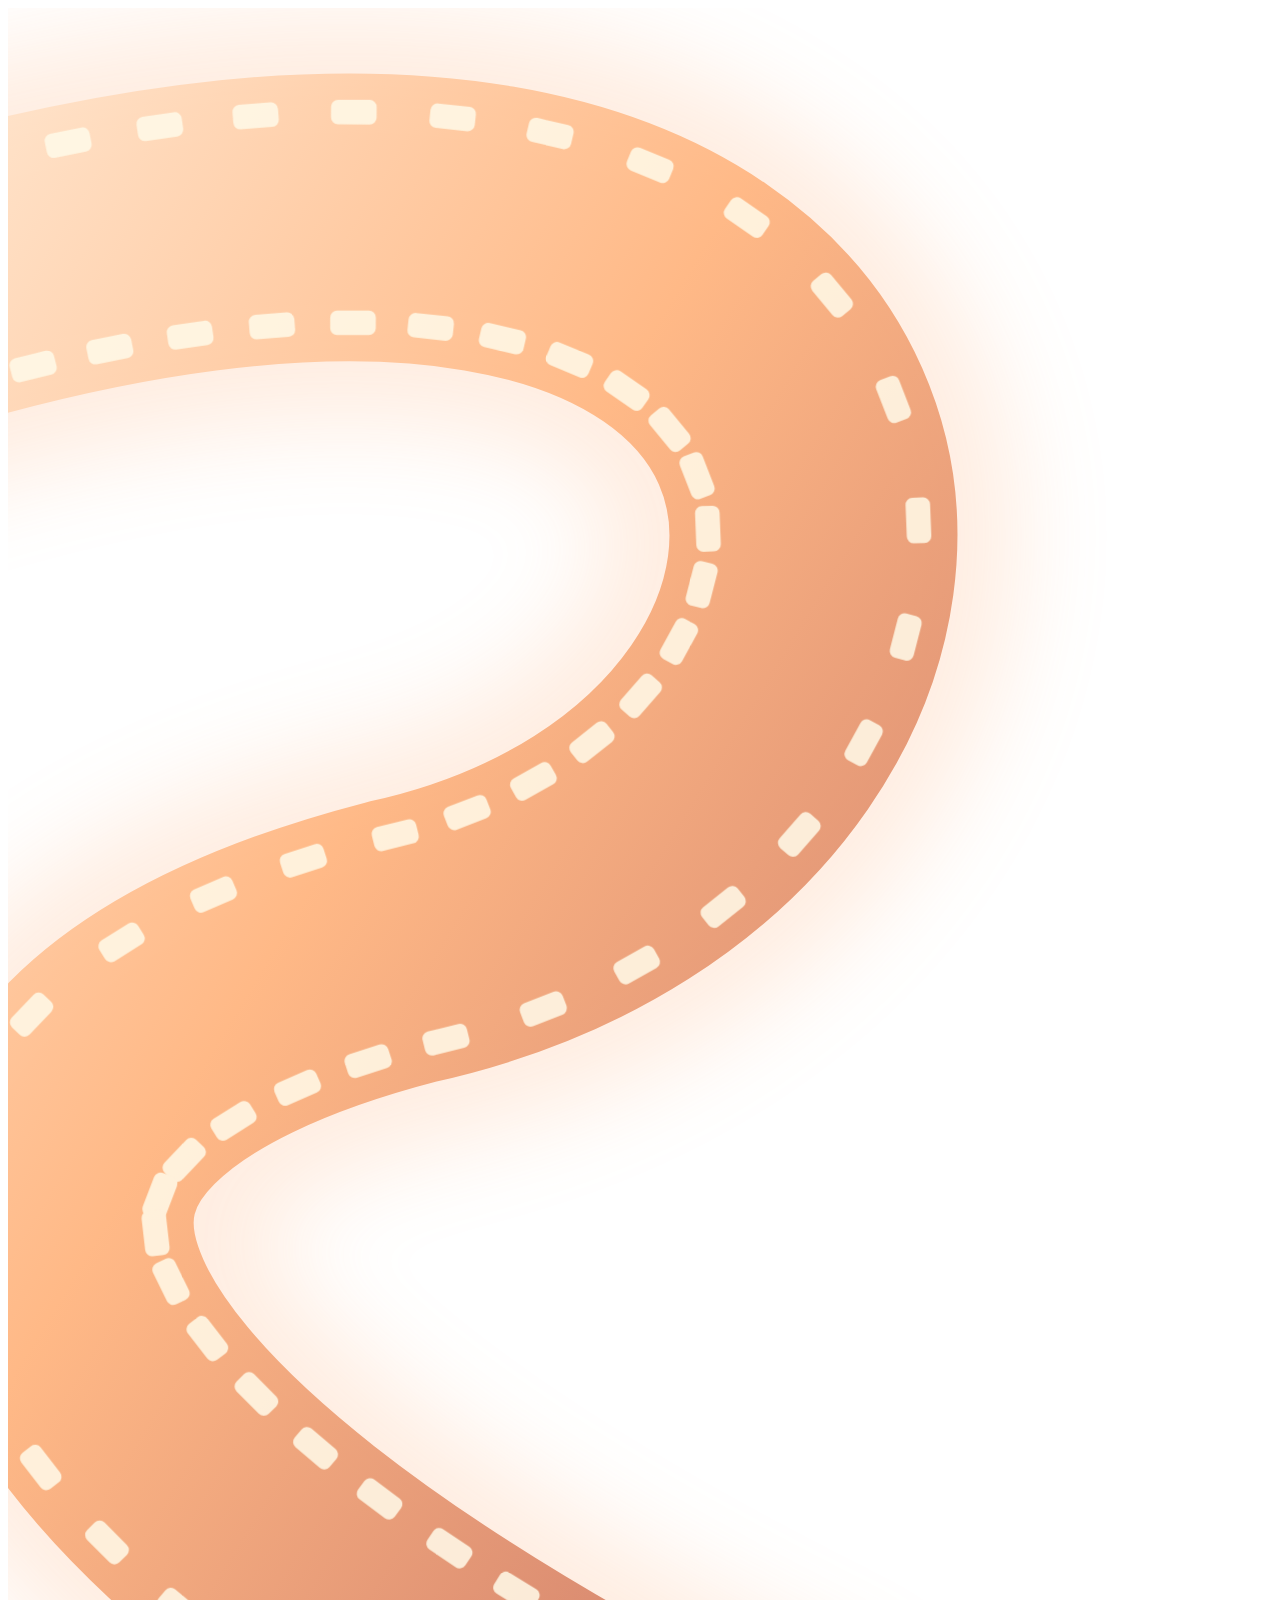
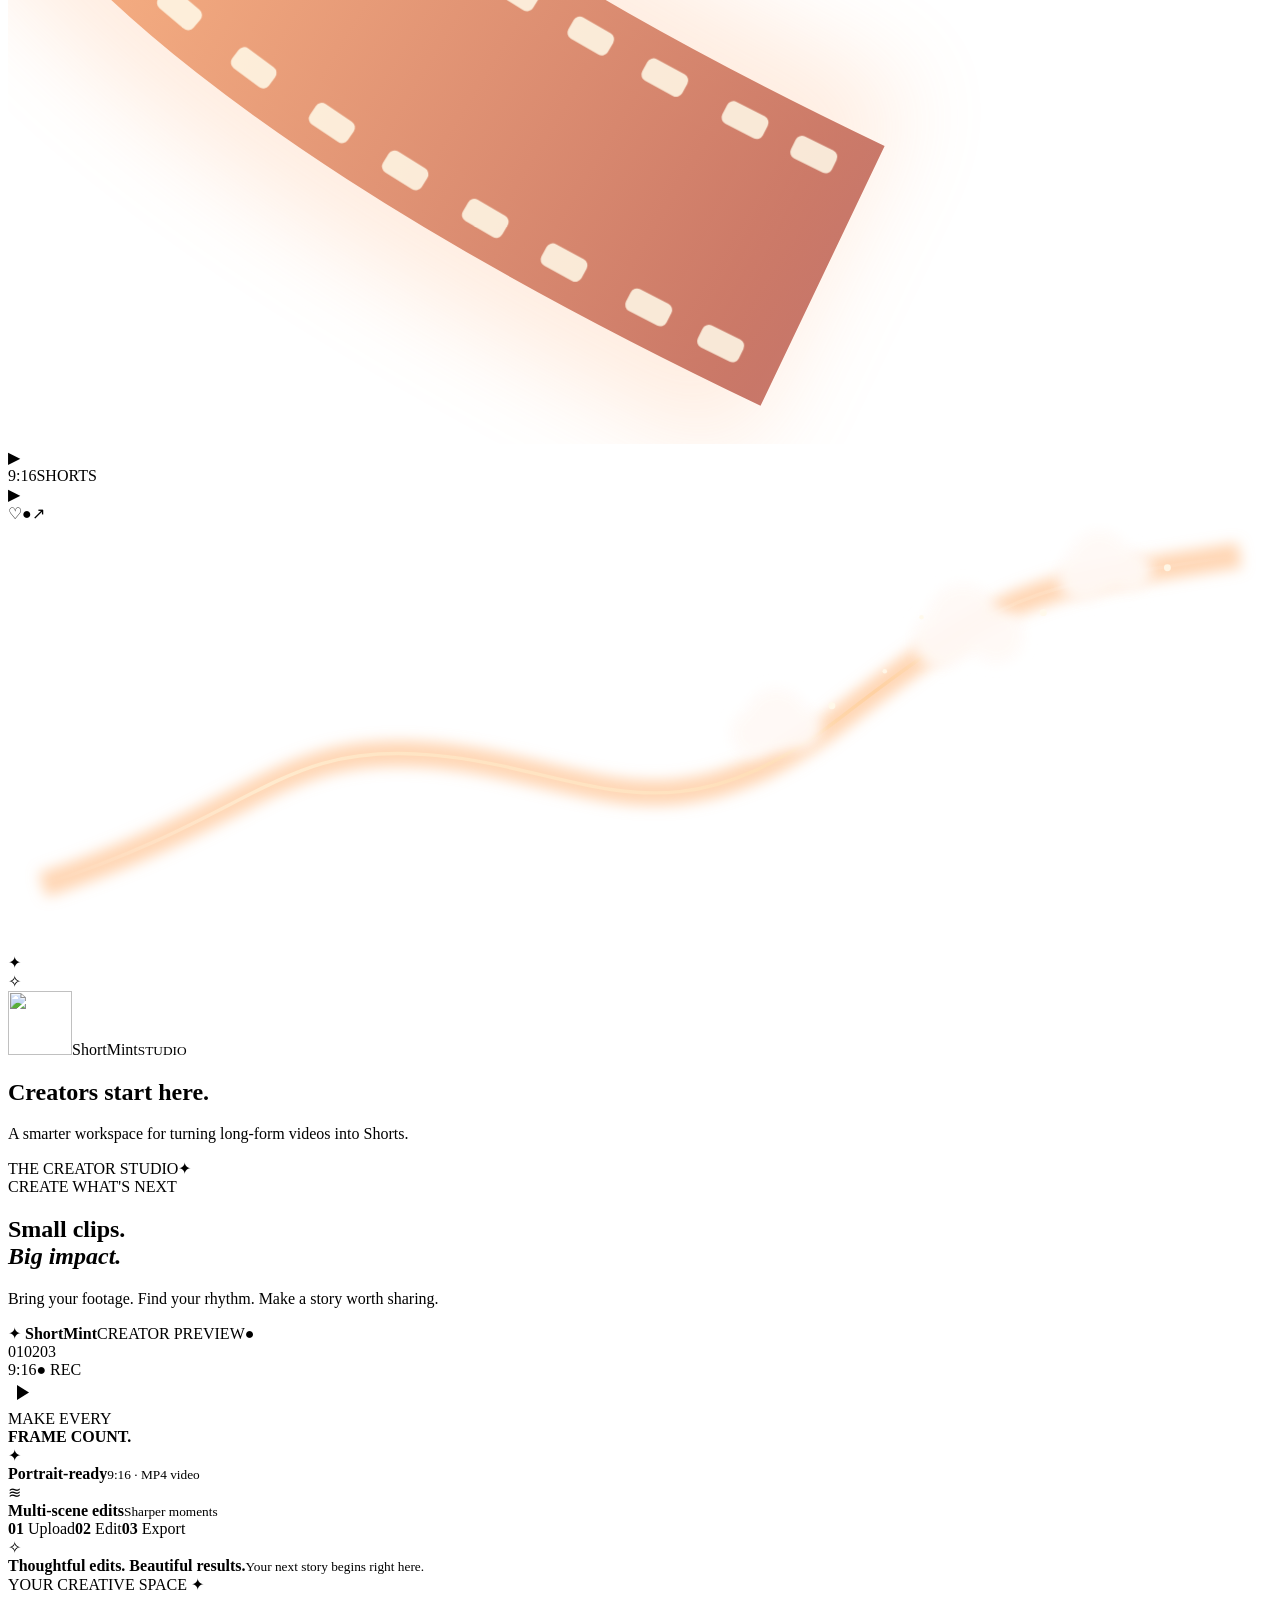
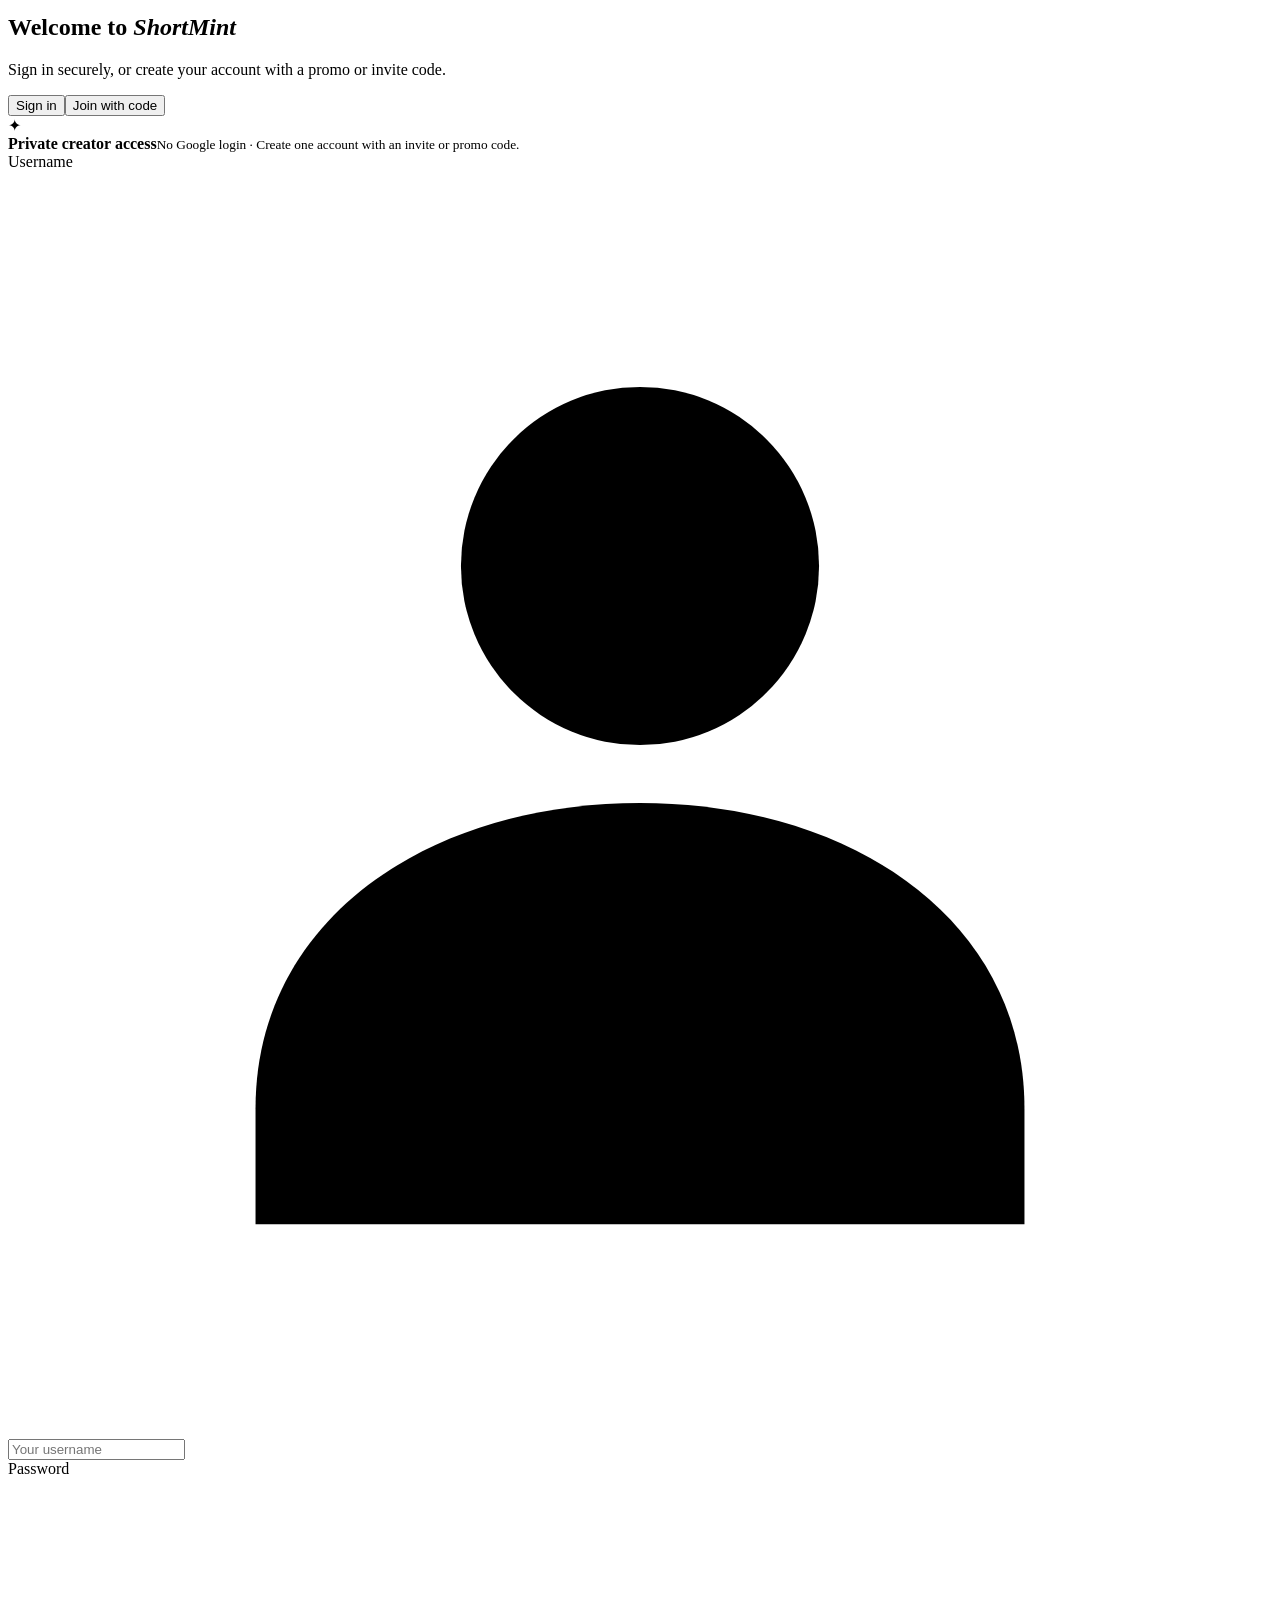
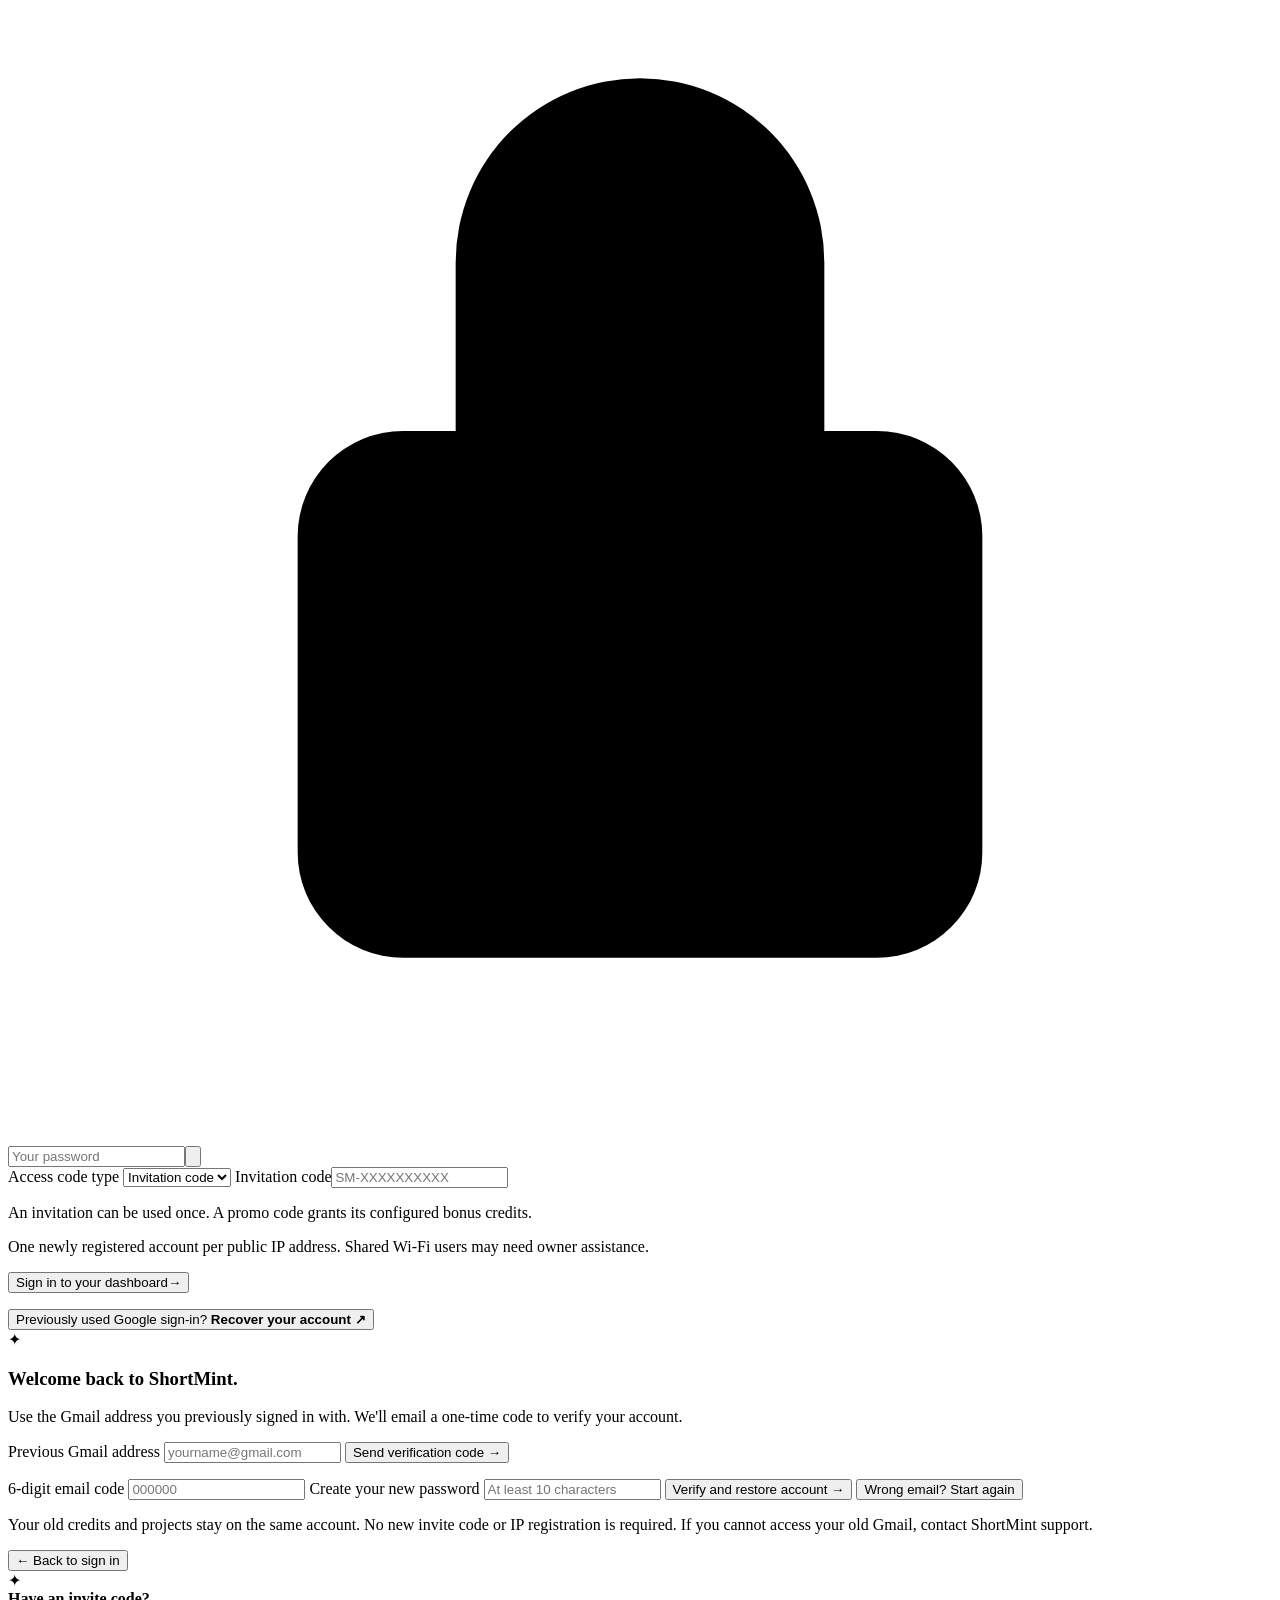
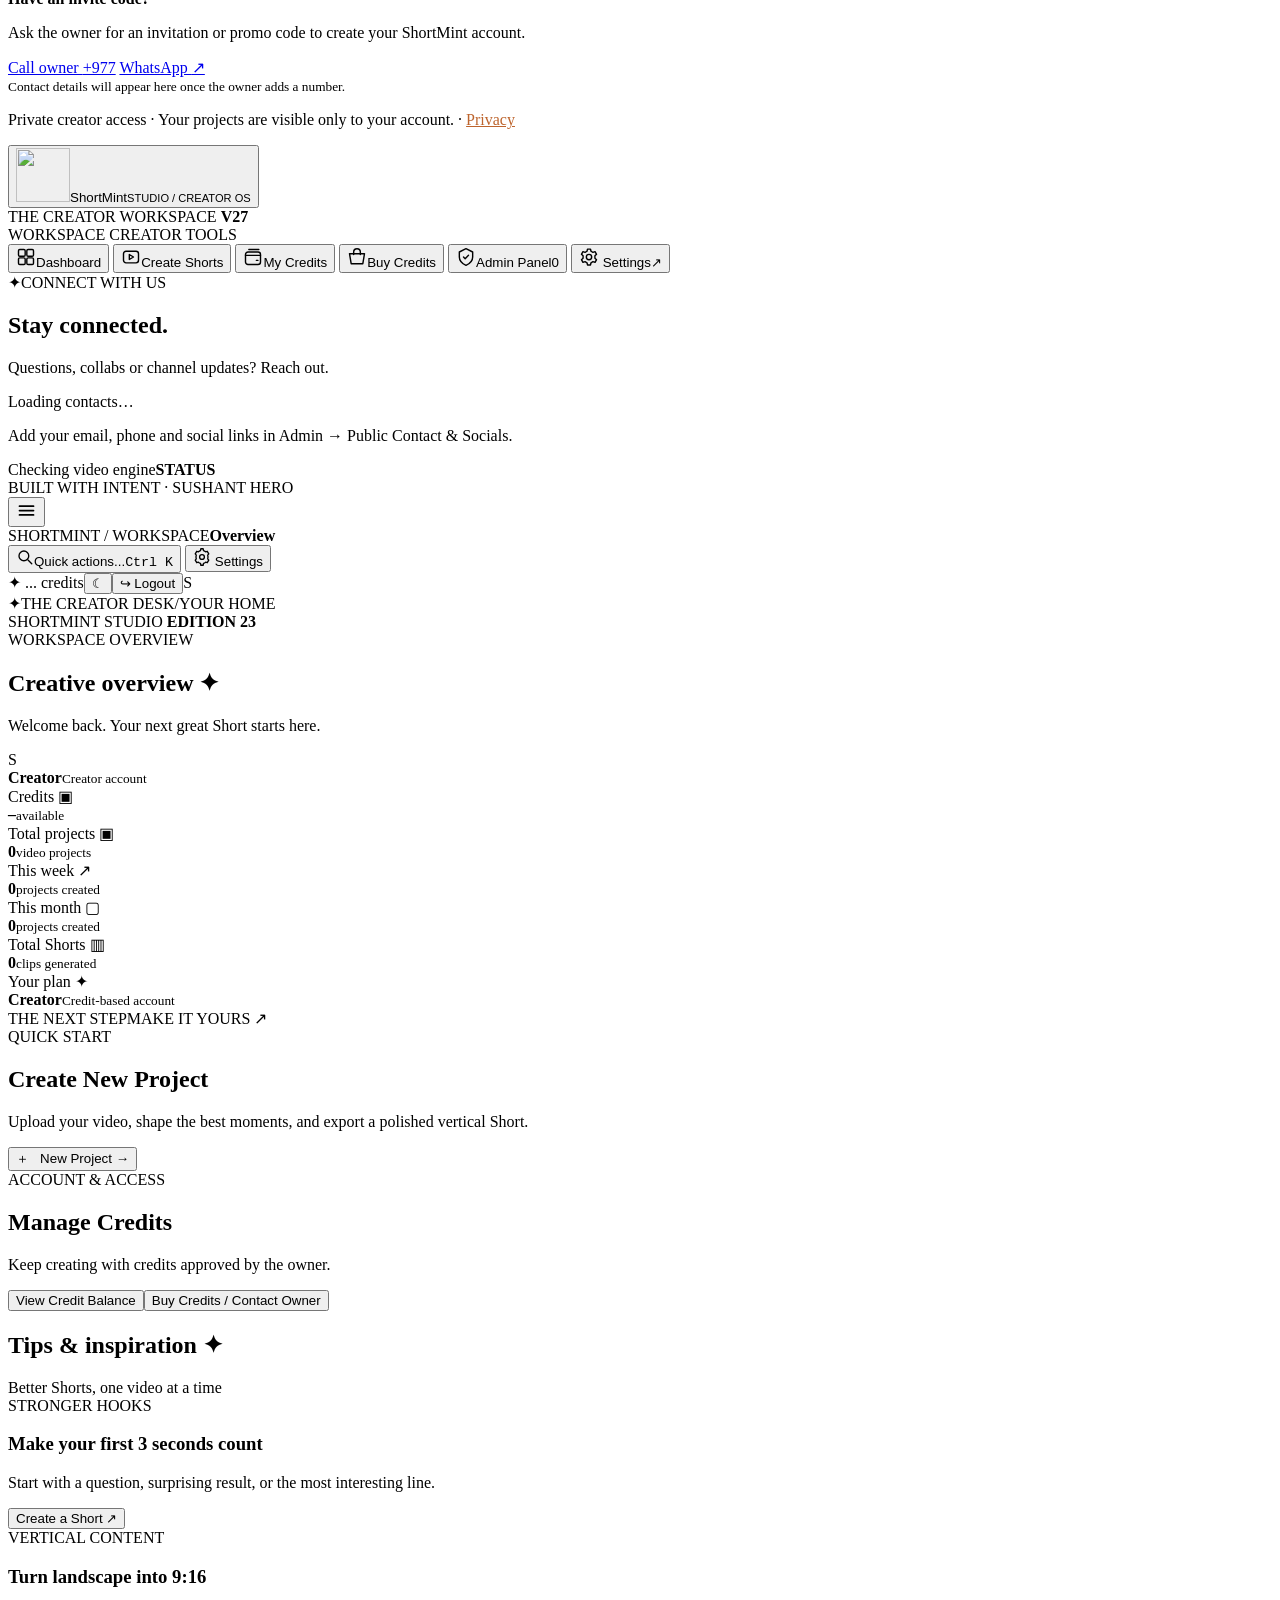
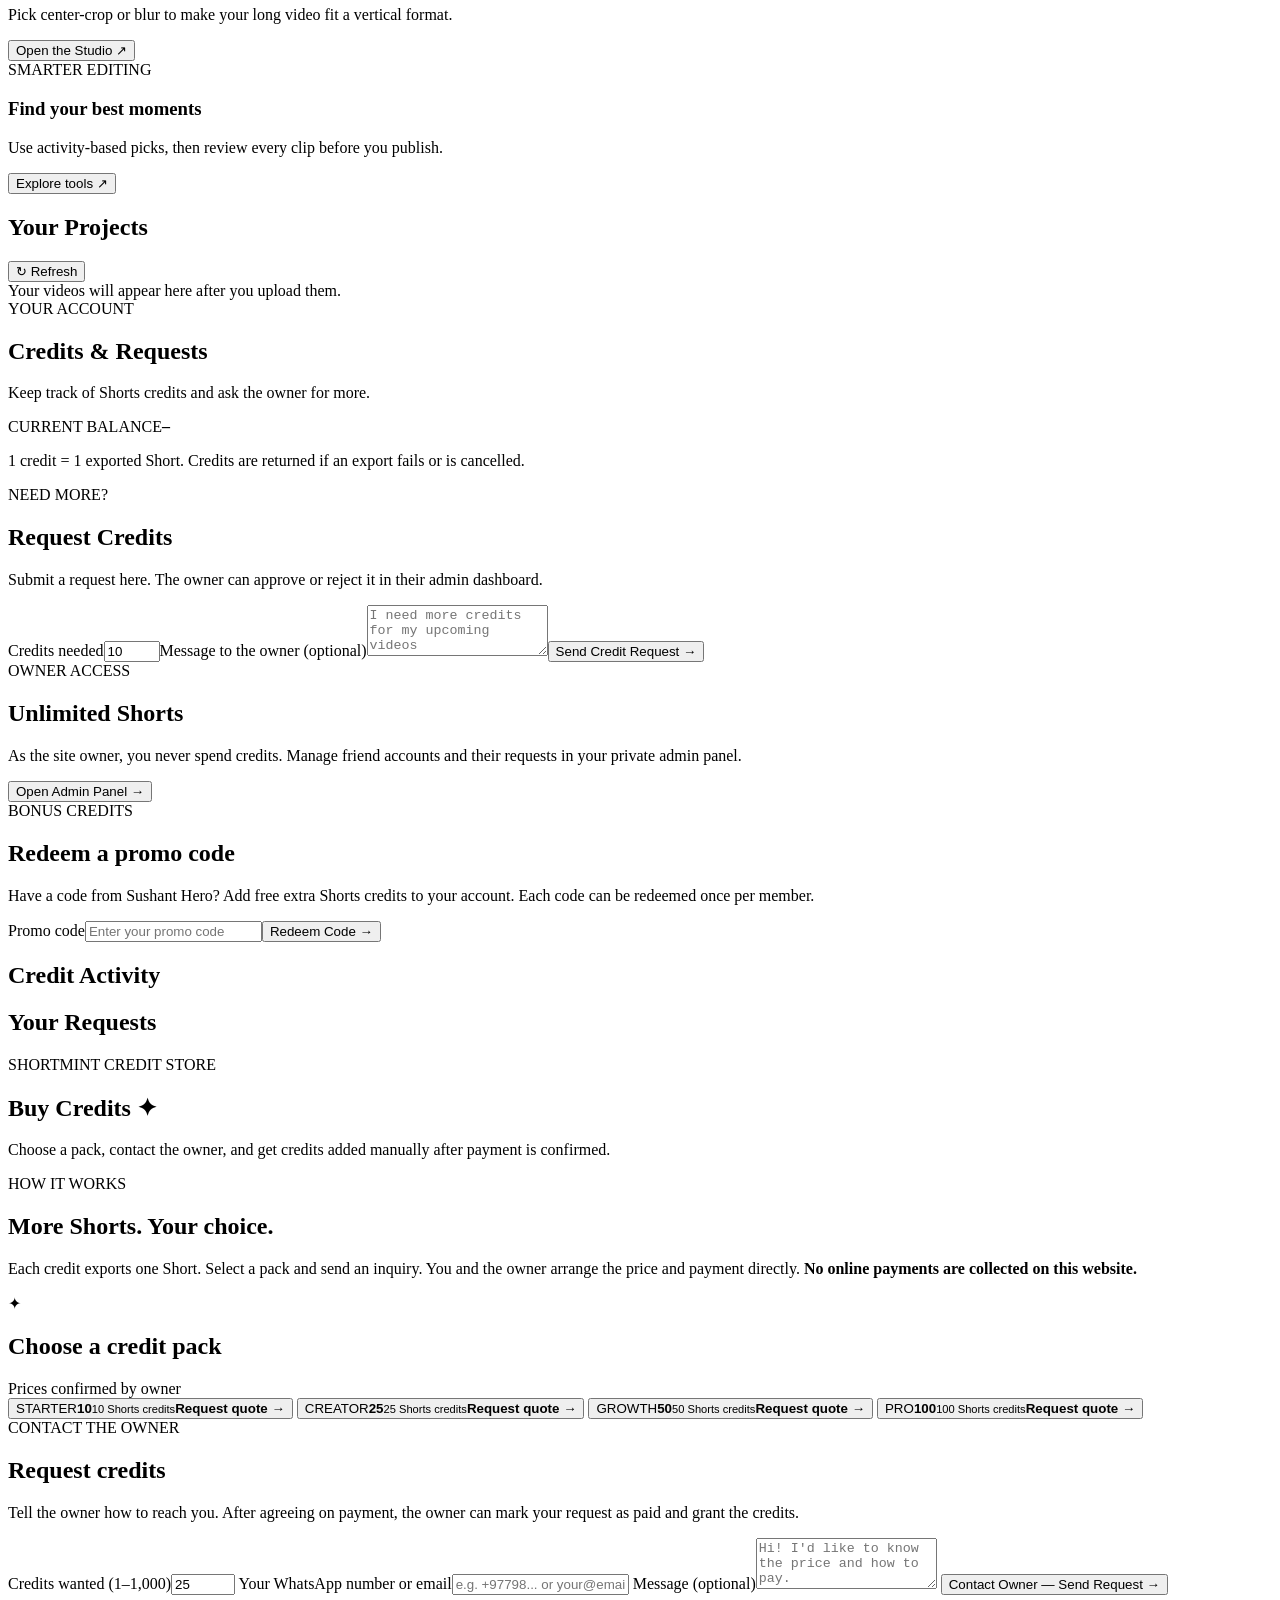
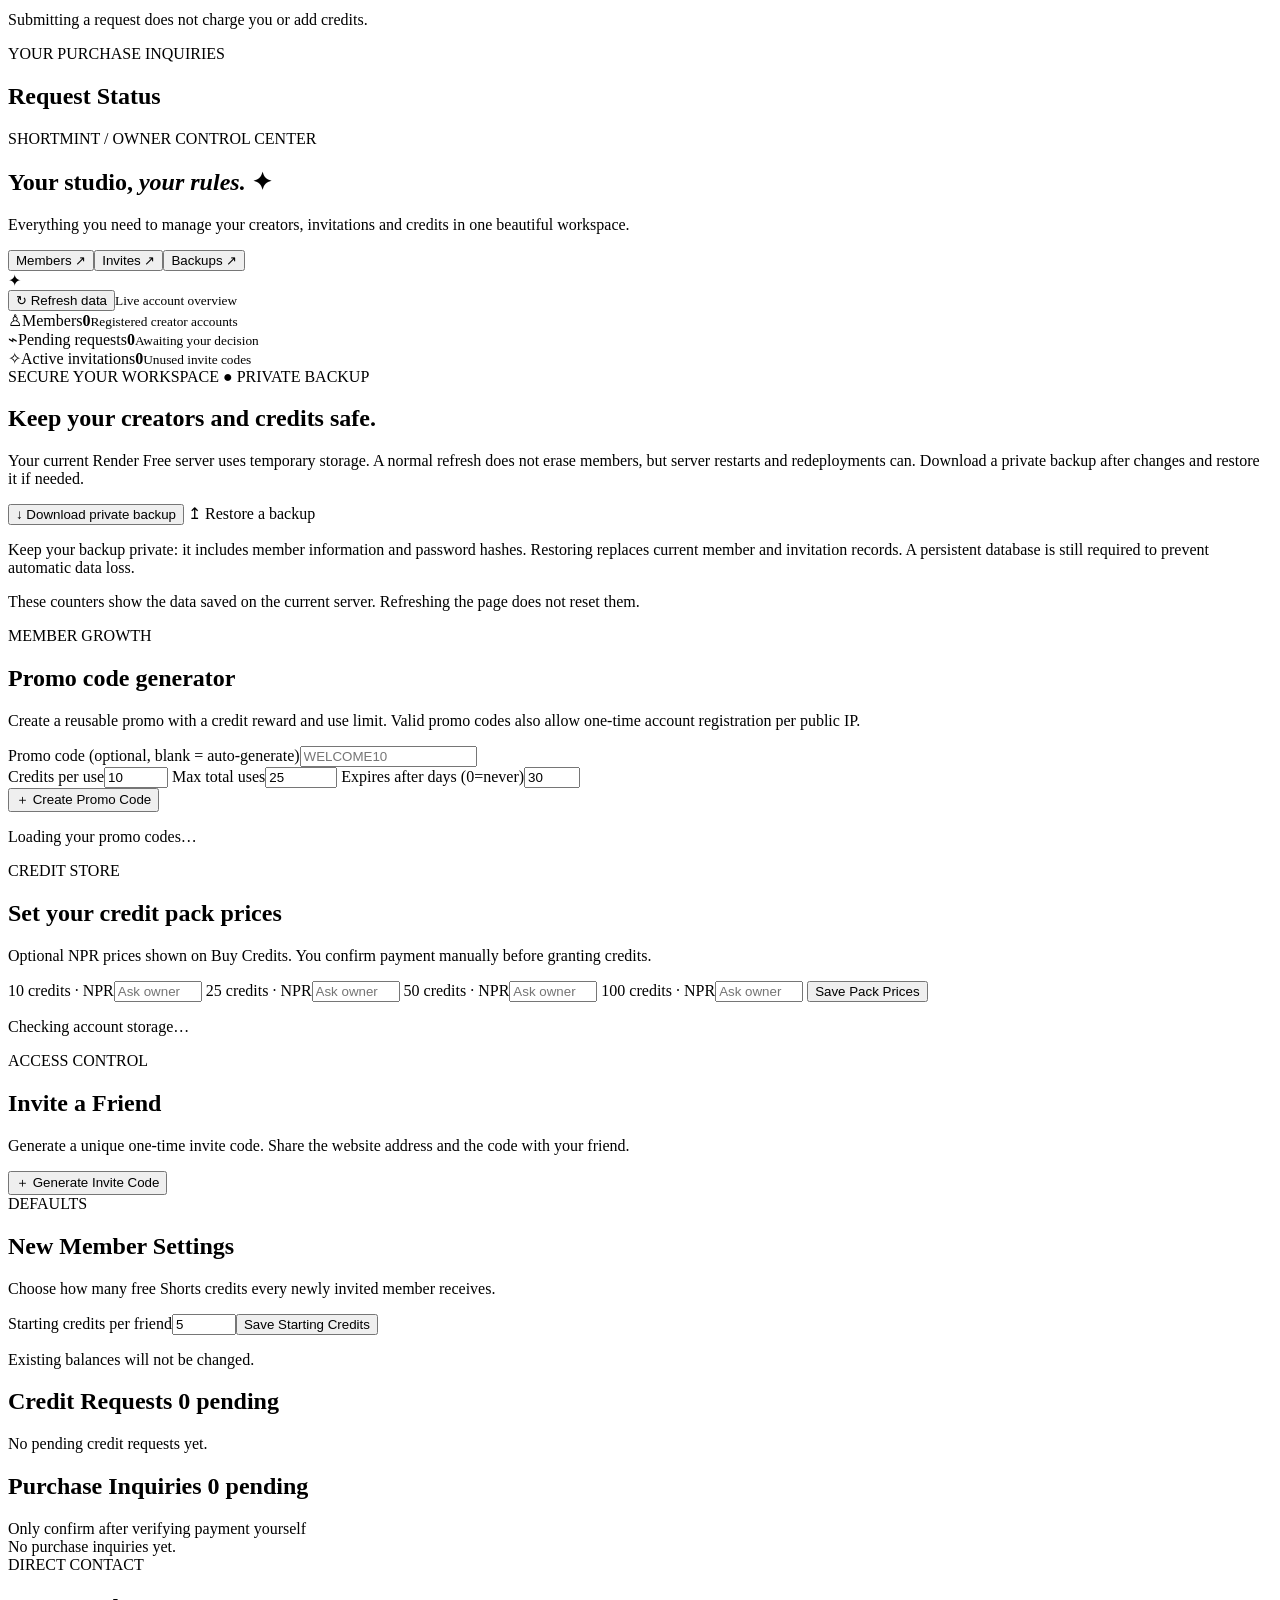
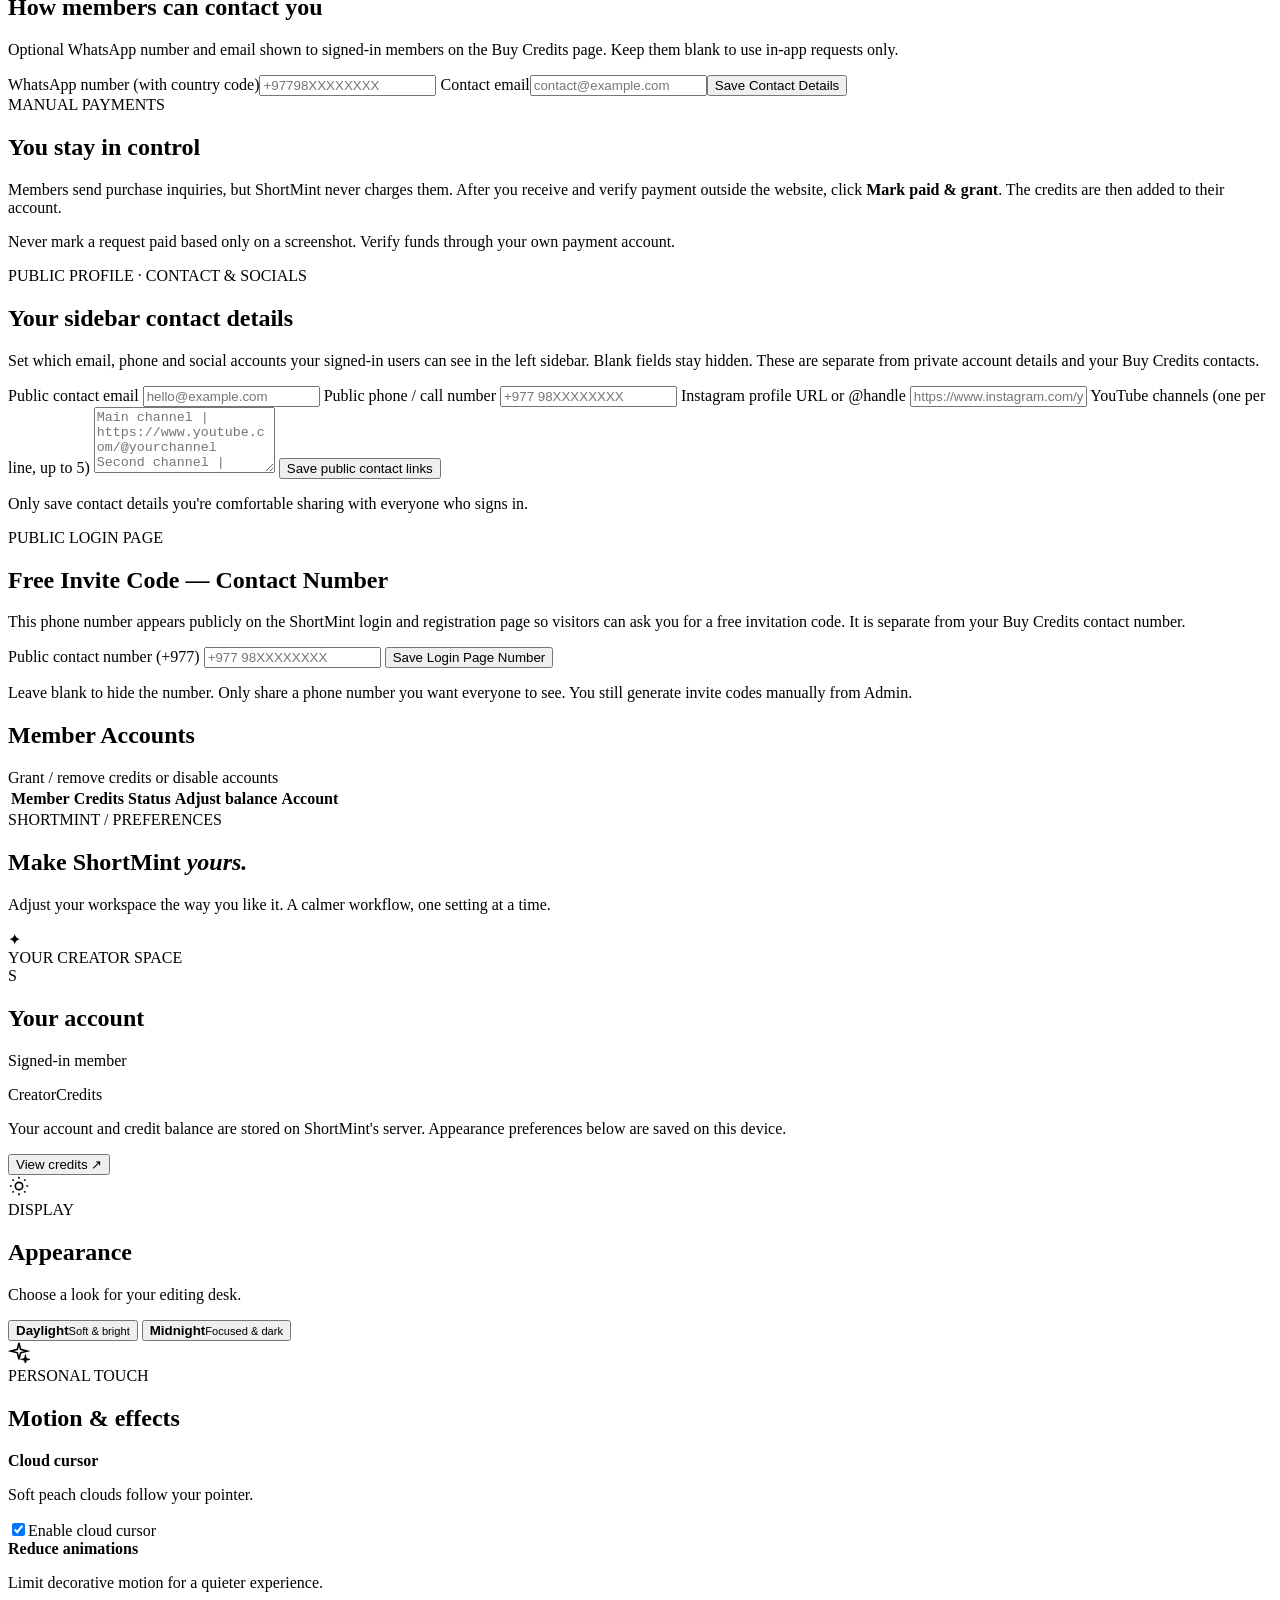
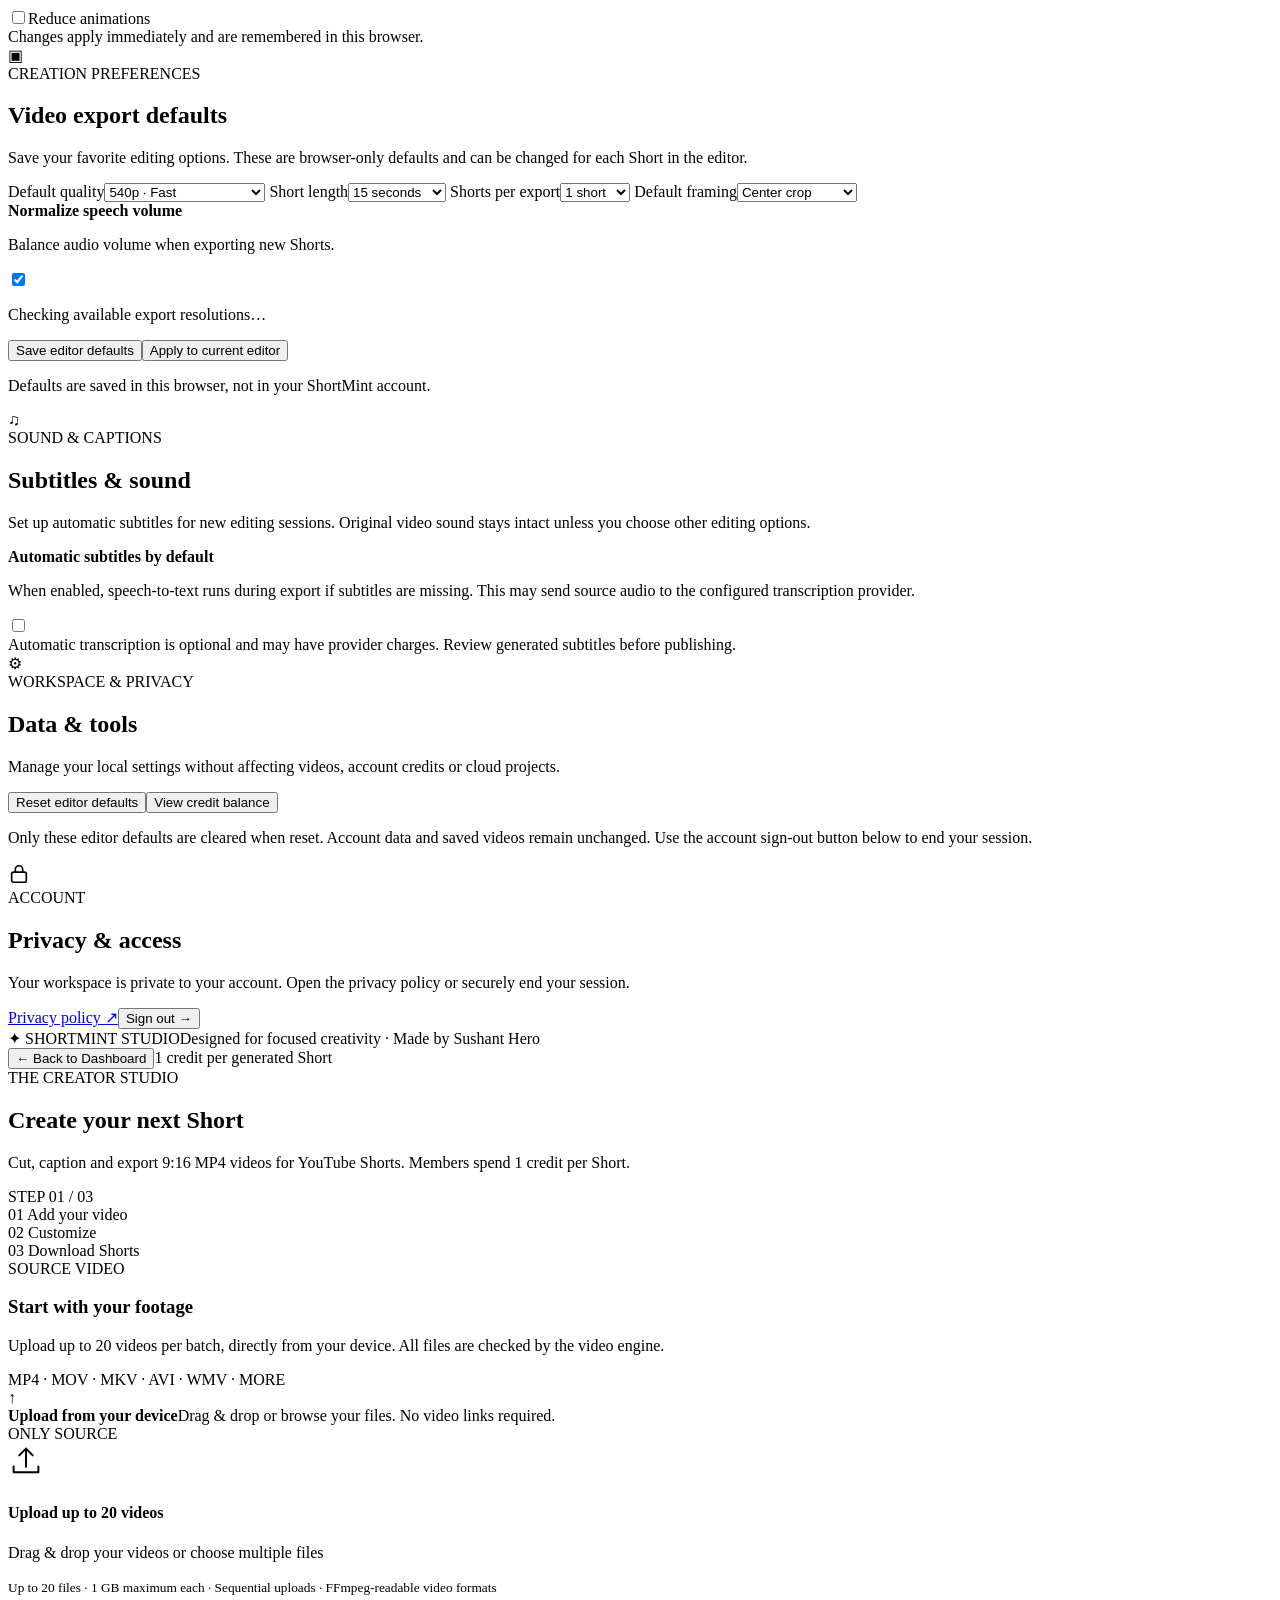
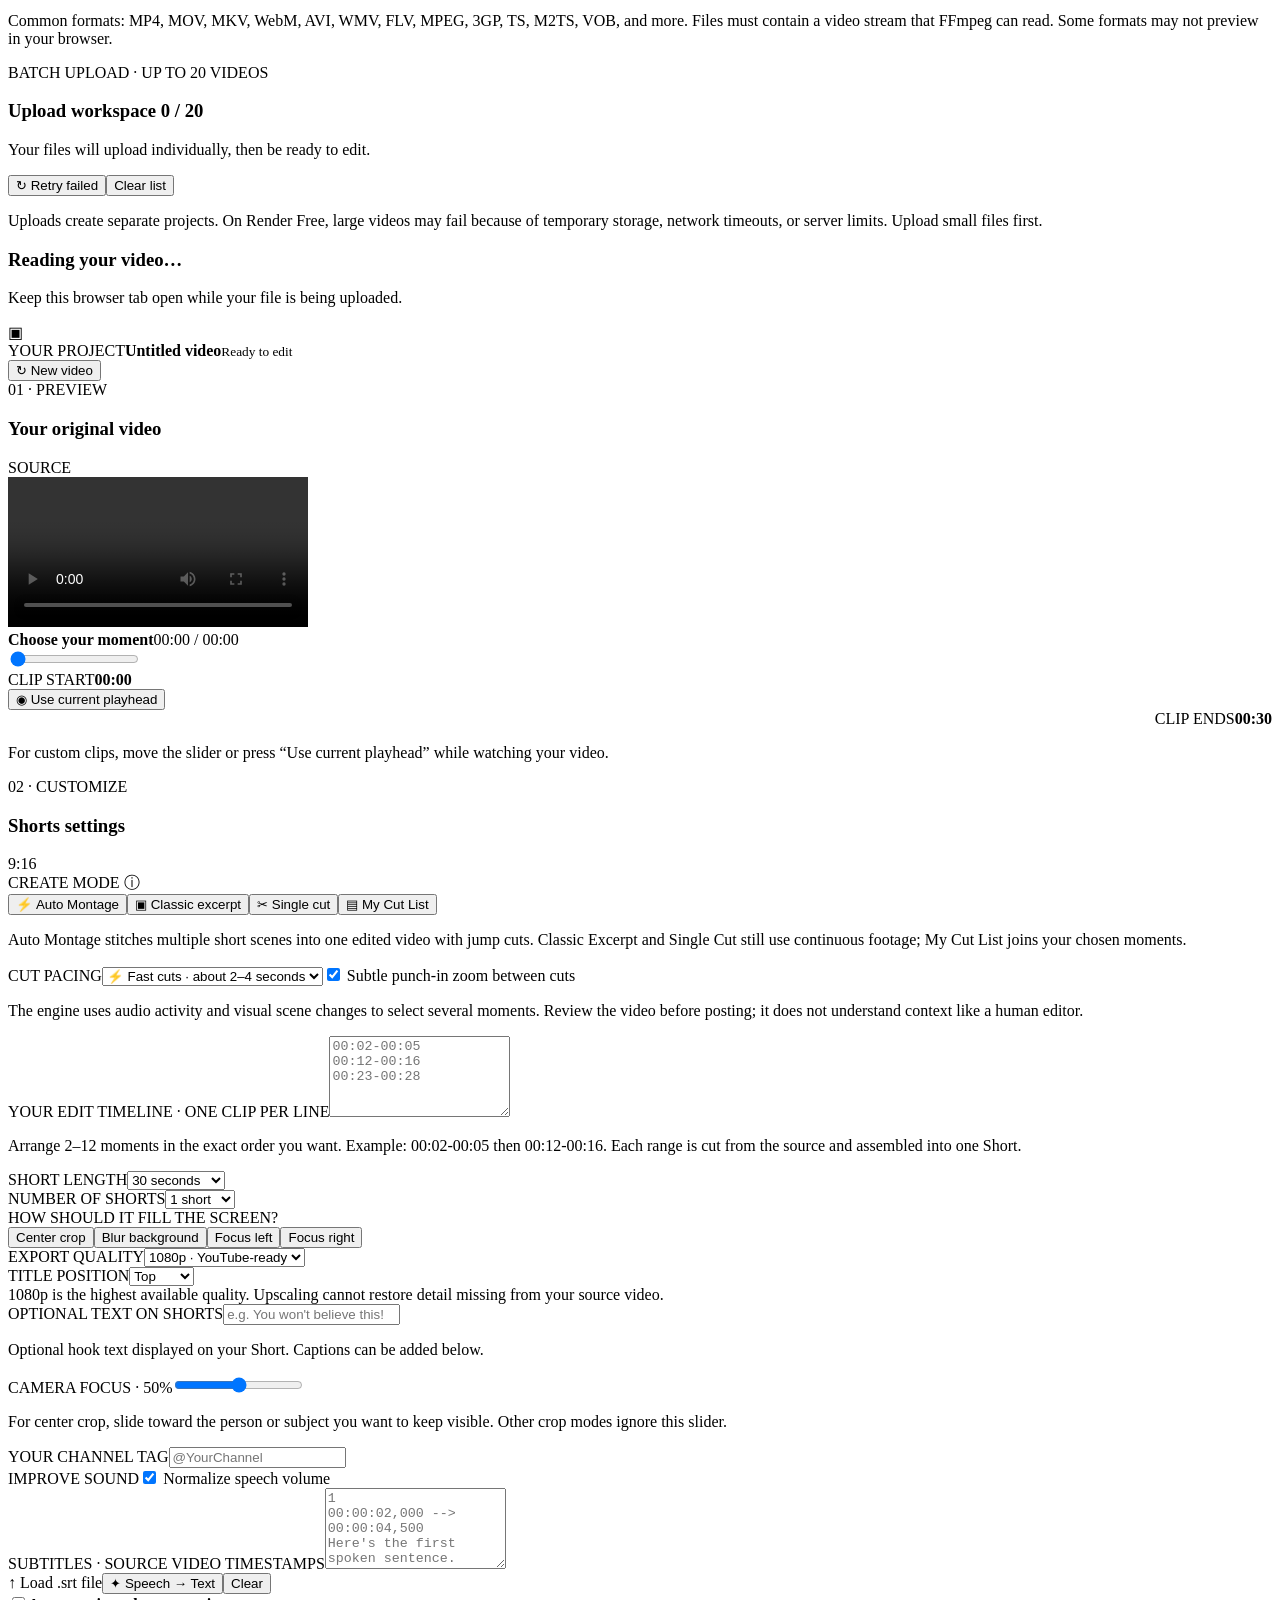
==== static/index.html @ 7ed2ffd0 "Add files via upload" ====
<!doctype html>
<html lang="en">
<head>
  <meta charset="utf-8"><meta name="viewport" content="width=device-width, initial-scale=1">
  <meta name="theme-color" content="#0a0d17">
  <meta name="description" content="ShortMint Studio: share a video-to-shorts workspace with friends, credit requests and private admin controls.">
  <title>ShortMint Studio — Create with clarity</title>
  <link rel="icon" type="image/png" href="/shortmint-spark-logo.png?v=37.0.0">
  <link rel="apple-touch-icon" href="/shortmint-touch-icon.png?v=37.0.0">
  <link rel="stylesheet" href="/styles.css?v=9.0.1"><link rel="stylesheet" href="/dashboard.css?v=9.0.1">
  <link rel="stylesheet" href="/premium.css?v=9.0.1"><link rel="stylesheet" href="/source-studio.css?v=12.0.0">
  <link rel="stylesheet" href="/import-fixes.css?v=9.0.1"><link rel="stylesheet" href="/multi-upload.css?v=12.0.0">
  <link rel="stylesheet" href="/montage.css?v=13">
  <link rel="stylesheet" href="/spacious.css?v=20.0.0">
  <link rel="stylesheet" href="/creator-experience-v21.css?v=22.0.0">
  <link rel="stylesheet" href="/creator-dashboard-v23.css?v=31.0.0">
  <link rel="stylesheet" href="/sidebar-contact-v25.css?v=25.0.0">
  <link rel="stylesheet" href="/shortmint-cloud-v24.css?v=24.0.1">
  <link rel="stylesheet" href="/shortmint-login-cinema-v26.css?v=26.0.0">
  <link rel="stylesheet" href="/growth-v27.css?v=27.0.0">
  <link rel="stylesheet" href="/shortmint-code-access-v39.css?v=39.0.0">
  <link rel="stylesheet" href="/shortmint-cinematic-v28.css?v=28.0.0">
  <link rel="stylesheet" href="/shortmint-inner-v29.css?v=29.1.0">
  <link rel="stylesheet" href="/shortmint-settings-v30.css?v=32.0.0">
  <link rel="stylesheet" href="/shortmint-processing-v38.css?v=40.0.0">
  <link rel="stylesheet" href="/shortmint-export-v34.css?v=34.0.0">
  <link rel="stylesheet" href="/shortmint-brand-v37.css?v=37.0.0">
  <link rel="stylesheet" href="/shortmint-google-migration-v41.css?v=41.0.0">
</head>
<body>
  <section id="auth-view" class="auth-screen hidden" aria-label="ShortMint Studio sign in">
    <div class="sm26-wave sm26-wave-top" aria-hidden="true"></div>
    <div class="sm26-wave sm26-wave-bottom" aria-hidden="true"></div>
    <div class="sm26-ambient sm26-ambient-left" aria-hidden="true"></div>
    <div class="sm26-ambient sm26-ambient-right" aria-hidden="true"></div>
    <div class="sm26-film" aria-hidden="true">
      <svg viewBox="0 0 360 580" xmlns="http://www.w3.org/2000/svg" role="presentation">
        <defs><linearGradient id="sm26FilmGrad" x1="0" y1="0" x2="1" y2="1"><stop stop-color="#FFE7CE"/><stop offset=".45" stop-color="#FFA869"/><stop offset="1" stop-color="#B64D3C"/></linearGradient><filter id="sm26FilmGlow" x="-50%" y="-50%" width="200%" height="200%"><feGaussianBlur stdDeviation="14"/></filter></defs>
        <path d="M-57 90 C278 -26 298 225 112 266 C-38 305 -36 404 232 532" stroke="#ff9b58" stroke-width="116" fill="none" opacity=".18" filter="url(#sm26FilmGlow)"/>
        <path d="M-57 90 C278 -26 298 225 112 266 C-38 305 -36 404 232 532" stroke="url(#sm26FilmGrad)" stroke-width="82" fill="none" opacity=".75"/>
        <g fill="#fffae8" opacity=".87"><rect x="-62.96" y="54.65" width="13" height="7" rx="2" transform="rotate(-18.30 -56.46 58.15)"/><rect x="-44.12" y="111.61" width="13" height="7" rx="2" transform="rotate(-18.30 -37.62 115.11)"/><rect x="-39.49" y="47.32" width="13" height="7" rx="2" transform="rotate(-16.35 -32.99 50.82)"/><rect x="-22.60" y="104.89" width="13" height="7" rx="2" transform="rotate(-16.35 -16.10 108.39)"/><rect x="-13.82" y="40.35" width="13" height="7" rx="2" transform="rotate(-13.97 -7.32 43.85)"/><rect x="0.66" y="98.57" width="13" height="7" rx="2" transform="rotate(-13.97 7.16 102.07)"/><rect x="10.64" y="34.83" width="13" height="7" rx="2" transform="rotate(-11.40 17.14 38.33)"/><rect x="22.50" y="93.64" width="13" height="7" rx="2" transform="rotate(-11.40 29.00 97.14)"/><rect x="36.75" y="30.28" width="13" height="7" rx="2" transform="rotate(-8.27 43.25 33.78)"/><rect x="45.38" y="89.66" width="13" height="7" rx="2" transform="rotate(-8.27 51.88 93.16)"/><rect x="64.03" y="27.22" width="13" height="7" rx="2" transform="rotate(-4.44 70.53 30.72)"/><rect x="68.68" y="87.03" width="13" height="7" rx="2" transform="rotate(-4.44 75.18 90.53)"/><rect x="92.00" y="26.15" width="13" height="7" rx="2" transform="rotate(0.24 98.50 29.65)"/><rect x="91.76" y="86.15" width="13" height="7" rx="2" transform="rotate(0.24 98.26 89.65)"/><rect x="120.14" y="27.63" width="13" height="7" rx="2" transform="rotate(5.98 126.64 31.13)"/><rect x="113.89" y="87.30" width="13" height="7" rx="2" transform="rotate(5.98 120.39 90.80)"/><rect x="147.89" y="32.22" width="13" height="7" rx="2" transform="rotate(13.07 154.39 35.72)"/><rect x="134.32" y="90.67" width="13" height="7" rx="2" transform="rotate(13.07 140.82 94.17)"/><rect x="176.37" y="41.25" width="13" height="7" rx="2" transform="rotate(22.47 182.87 44.75)"/><rect x="153.44" y="96.70" width="13" height="7" rx="2" transform="rotate(22.47 159.94 100.20)"/><rect x="203.92" y="56.15" width="13" height="7" rx="2" transform="rotate(34.79 210.42 59.65)"/><rect x="169.69" y="105.43" width="13" height="7" rx="2" transform="rotate(34.79 176.19 108.93)"/><rect x="228.14" y="78.24" width="13" height="7" rx="2" transform="rotate(50.36 234.64 81.74)"/><rect x="181.93" y="116.52" width="13" height="7" rx="2" transform="rotate(50.36 188.43 120.02)"/><rect x="245.68" y="107.99" width="13" height="7" rx="2" transform="rotate(68.77 252.18 111.49)"/><rect x="189.75" y="129.71" width="13" height="7" rx="2" transform="rotate(68.77 196.25 133.21)"/><rect x="252.80" y="142.43" width="13" height="7" rx="2" transform="rotate(87.73 259.30 145.93)"/><rect x="192.85" y="144.80" width="13" height="7" rx="2" transform="rotate(87.73 199.35 148.30)"/><rect x="249.19" y="175.64" width="13" height="7" rx="2" transform="rotate(104.39 255.69 179.14)"/><rect x="191.07" y="160.73" width="13" height="7" rx="2" transform="rotate(104.39 197.57 164.23)"/><rect x="237.21" y="205.75" width="13" height="7" rx="2" transform="rotate(118.71 243.71 209.25)"/><rect x="184.58" y="176.92" width="13" height="7" rx="2" transform="rotate(118.71 191.08 180.42)"/><rect x="218.88" y="231.88" width="13" height="7" rx="2" transform="rotate(131.13 225.38 235.38)"/><rect x="173.68" y="192.41" width="13" height="7" rx="2" transform="rotate(131.13 180.18 195.91)"/><rect x="197.20" y="252.52" width="13" height="7" rx="2" transform="rotate(141.46 203.70 256.02)"/><rect x="159.82" y="205.59" width="13" height="7" rx="2" transform="rotate(141.46 166.32 209.09)"/><rect x="172.57" y="269.06" width="13" height="7" rx="2" transform="rotate(150.63 179.07 272.56)"/><rect x="143.14" y="216.77" width="13" height="7" rx="2" transform="rotate(150.63 149.64 220.27)"/><rect x="145.96" y="281.58" width="13" height="7" rx="2" transform="rotate(158.80 152.46 285.08)"/><rect x="124.27" y="225.64" width="13" height="7" rx="2" transform="rotate(158.80 130.77 229.14)"/><rect x="118.25" y="290.32" width="13" height="7" rx="2" transform="rotate(166.06 124.75 293.82)"/><rect x="103.79" y="232.09" width="13" height="7" rx="2" transform="rotate(166.06 110.29 235.59)"/><rect x="96.09" y="296.45" width="13" height="7" rx="2" transform="rotate(162.09 102.59 299.95)"/><rect x="77.64" y="239.36" width="13" height="7" rx="2" transform="rotate(162.09 84.14 242.86)"/><rect x="75.96" y="303.99" width="13" height="7" rx="2" transform="rotate(156.49 82.46 307.49)"/><rect x="52.03" y="248.97" width="13" height="7" rx="2" transform="rotate(156.49 58.53 252.47)"/><rect x="57.73" y="313.44" width="13" height="7" rx="2" transform="rotate(147.91 64.23 316.94)"/><rect x="25.86" y="262.61" width="13" height="7" rx="2" transform="rotate(147.91 32.36 266.11)"/><rect x="43.70" y="324.54" width="13" height="7" rx="2" transform="rotate(133.57 50.20 328.04)"/><rect x="0.23" y="283.19" width="13" height="7" rx="2" transform="rotate(133.57 6.73 286.69)"/><rect x="36.76" y="334.92" width="13" height="7" rx="2" transform="rotate(111.00 43.26 338.42)"/><rect x="-19.26" y="313.42" width="13" height="7" rx="2" transform="rotate(111.00 -12.76 316.92)"/><rect x="35.54" y="345.38" width="13" height="7" rx="2" transform="rotate(83.50 42.04 348.88)"/><rect x="-24.08" y="352.17" width="13" height="7" rx="2" transform="rotate(83.50 -17.58 355.67)"/><rect x="39.93" y="359.21" width="13" height="7" rx="2" transform="rotate(64.05 46.43 362.71)"/><rect x="-14.02" y="385.47" width="13" height="7" rx="2" transform="rotate(64.05 -7.52 388.97)"/><rect x="50.28" y="375.46" width="13" height="7" rx="2" transform="rotate(52.28 56.78 378.96)"/><rect x="2.82" y="412.17" width="13" height="7" rx="2" transform="rotate(52.28 9.32 415.67)"/><rect x="64.26" y="391.22" width="13" height="7" rx="2" transform="rotate(45.17 70.76 394.72)"/><rect x="21.71" y="433.52" width="13" height="7" rx="2" transform="rotate(45.17 28.21 437.02)"/><rect x="81.10" y="406.67" width="13" height="7" rx="2" transform="rotate(40.23 87.60 410.17)"/><rect x="42.35" y="452.48" width="13" height="7" rx="2" transform="rotate(40.23 48.85 455.98)"/><rect x="99.33" y="421.10" width="13" height="7" rx="2" transform="rotate(36.69 105.83 424.60)"/><rect x="63.48" y="469.22" width="13" height="7" rx="2" transform="rotate(36.69 69.98 472.72)"/><rect x="119.22" y="435.16" width="13" height="7" rx="2" transform="rotate(33.92 125.72 438.66)"/><rect x="85.75" y="484.95" width="13" height="7" rx="2" transform="rotate(33.92 92.25 488.45)"/><rect x="138.31" y="447.48" width="13" height="7" rx="2" transform="rotate(31.87 144.81 450.98)"/><rect x="106.63" y="498.44" width="13" height="7" rx="2" transform="rotate(31.87 113.13 501.94)"/><rect x="159.49" y="460.18" width="13" height="7" rx="2" transform="rotate(30.05 165.99 463.68)"/><rect x="129.44" y="512.11" width="13" height="7" rx="2" transform="rotate(30.05 135.94 515.61)"/><rect x="180.58" y="472.01" width="13" height="7" rx="2" transform="rotate(28.57 187.08 475.51)"/><rect x="151.88" y="524.70" width="13" height="7" rx="2" transform="rotate(28.57 158.38 528.20)"/><rect x="203.43" y="484.10" width="13" height="7" rx="2" transform="rotate(27.22 209.93 487.60)"/><rect x="175.98" y="537.45" width="13" height="7" rx="2" transform="rotate(27.22 182.48 540.95)"/><rect x="223.00" y="493.94" width="13" height="7" rx="2" transform="rotate(26.23 229.50 497.44)"/><rect x="196.48" y="547.77" width="13" height="7" rx="2" transform="rotate(26.23 202.98 551.27)"/></g>
      </svg>
      <span class="sm26-film-play">▶</span>
    </div>
    <div class="sm26-video-card" aria-hidden="true">
      <div class="sm26-video-top"><span>9:16</span><span>SHORTS</span></div>
      <div class="sm26-video-sun"></div><div class="sm26-video-mountain-one"></div><div class="sm26-video-mountain-two"></div>
      <div class="sm26-video-play">▶</div>
      <div class="sm26-video-social"><span>♡</span><span>●</span><span>↗</span></div>
      <div class="sm26-video-progress"></div>
    </div>
    <div class="sm26-specks" aria-hidden="true"><i></i><i></i><i></i><i></i><i></i><i></i></div>
    <!-- v28: cinematic scalable visual layer; decorative only. Authentication elements below are unchanged. -->
    <div class="sm28-scene" aria-hidden="true">
      <div class="sm28-luminous-ribbon sm28-ribbon-a"></div>
      <div class="sm28-luminous-ribbon sm28-ribbon-b"></div>
      <div class="sm28-luminous-ribbon sm28-ribbon-c"></div>
      <div class="sm28-arc sm28-arc-top"></div>
      <div class="sm28-arc sm28-arc-bottom"></div>
      <div class="sm28-halo"></div>
      <div class="sm28-orbit">
        <svg viewBox="0 0 1100 370" preserveAspectRatio="xMidYMid meet" xmlns="http://www.w3.org/2000/svg">
          <defs><linearGradient id="sm28Trail" x1="0" y1="1" x2="1" y2="0"><stop stop-color="#fff3dc" stop-opacity="0"/><stop offset=".25" stop-color="#fff0d4" stop-opacity=".78"/><stop offset=".64" stop-color="#ffd1a2"/><stop offset="1" stop-color="#fff4e8" stop-opacity="0"/></linearGradient><filter id="sm28Glow"><feGaussianBlur stdDeviation="6"/></filter></defs>
          <path d="M30 315C222 252 236 190 370 202S574 286 725 169 898 55 1072 28" fill="none" stroke="#ffb77b" stroke-opacity=".56" stroke-width="22" filter="url(#sm28Glow)"/>
          <path d="M30 315C222 252 236 190 370 202S574 286 725 169 898 55 1072 28" fill="none" stroke="url(#sm28Trail)" stroke-width="3"/>
        <g opacity=".95" fill="#fff9f6" filter="url(#sm28Glow)">
          <circle cx="650" cy="183" r="21"/><circle cx="669" cy="172" r="28"/><circle cx="689" cy="179" r="19"/>
          <circle cx="812" cy="102" r="25"/><circle cx="831" cy="84" r="31"/><circle cx="860" cy="98" r="24"/>
          <circle cx="936" cy="46" r="23"/><circle cx="950" cy="35" r="28"/><circle cx="977" cy="42" r="19"/>
        </g>
        <g fill="#fff9ea" opacity=".9">
          <circle cx="717" cy="159" r="3"/><circle cx="763" cy="129" r="2"/><circle cx="901" cy="78" r="3"/>
          <circle cx="1009" cy="39" r="3"/><circle cx="795" cy="82" r="2"/>
        </g>
        </svg>
        <div class="sm28-cloudlet sm28-cloudlet-a"></div><div class="sm28-cloudlet sm28-cloudlet-b"></div>
        <div class="sm28-cloudlet sm28-cloudlet-c"></div><div class="sm28-cloudlet sm28-cloudlet-d"></div>
        <div class="sm28-star sm28-star-one">✦</div><div class="sm28-star sm28-star-two">✧</div>
      </div>
      <div class="sm28-bottom-cloud sm28-cloud-left"></div><div class="sm28-bottom-cloud sm28-cloud-right"></div>
    </div>
    <div class="sm26-auth-content">
      <header class="sm26-auth-hero">
        <div class="auth-heading"><img class="sm-auth-brand-icon" src="/shortmint-spark-logo.png?v=37.0.0" alt="" width="64" height="64" decoding="async"><span>Short<span>Mint</span><small>STUDIO</small></span></div>
        <h1>Creators start here<span class="sm-auth-dot">.</span></h1>
        <div class="sm26-underline" aria-hidden="true"></div>
        <p>A smarter workspace for turning long-form videos into Shorts.</p>
      </header>
      <div class="auth-card sm29-auth-card">
        <div class="sm29-inside-layout">
          <aside class="sm29-showcase" aria-label="ShortMint features">
            <div class="sm29-showcase-head"><span class="sm29-live-dot"></span><span>THE CREATOR STUDIO</span><span class="sm29-spark" aria-hidden="true">✦</span></div>
            <div class="sm29-showcase-title"><span>CREATE WHAT'S NEXT</span><h2>Small clips.<br><em>Big impact.</em></h2><p>Bring your footage. Find your rhythm. Make a story worth sharing.</p></div>
            <div class="sm29-editor-art" aria-hidden="true">
              <div class="sm29-editor-toolbar"><span class="sm29-toolbar-brand">✦ <b>Short<span>Mint</span></b></span><span>CREATOR PREVIEW</span><span class="sm29-toolbar-circle">●</span></div>
              <div class="sm29-art-main">
                <div class="sm29-art-ghost"><span>01</span><span>02</span><span>03</span></div>
                <div class="sm29-art-phone">
                  <div class="sm29-art-phone-top"><span>9:16</span><span>● REC</span></div>
                  <div class="sm29-art-sun"></div>
                  <div class="sm29-art-mountain sm29-art-mountain-back"></div>
                  <div class="sm29-art-mountain sm29-art-mountain-front"></div>
                  <div class="sm29-art-play"><svg viewBox="0 0 24 24" width="27" height="27" fill="currentColor"><path d="M8 5.4v13.2L18.7 12z"/></svg></div>
                  <div class="sm29-art-phone-caption">MAKE EVERY<br><strong>FRAME COUNT.</strong></div>
                </div>
                <div class="sm29-preview-chip sm29-preview-chip-top"><span>✦</span><div><b>Portrait-ready</b><small>9:16 · MP4 video</small></div></div>
                <div class="sm29-preview-chip sm29-preview-chip-bottom"><span>≋</span><div><b>Multi-scene edits</b><small>Sharper moments</small></div></div>
              </div>
              <div class="sm29-art-timeline"><div class="sm29-art-waveform"><i></i><i></i><i></i><i></i><i></i><i></i><i></i><i></i><i></i><i></i><i></i><i></i><i></i><i></i><i></i></div><div class="sm29-art-clips"><span></span><span></span><span></span><span></span><span></span></div></div>
            </div>
            <div class="sm29-feature-line"><span><b>01</b> Upload</span><i></i><span><b>02</b> Edit</span><i></i><span><b>03</b> Export</span></div>
            <div class="sm29-showcase-footer"><span aria-hidden="true">✧</span><div><strong>Thoughtful edits. Beautiful results.</strong><small>Your next story begins right here.</small></div></div>
          </aside>
          <div class="sm29-login-side">
            <div class="sm29-access-heading"><div class="sm29-access-overline">YOUR CREATIVE SPACE <span>✦</span></div><h2>Welcome to <em>ShortMint</em></h2><p>Sign in securely, or create your account with a promo or invite code.</p></div>
        <div class="auth-switch" role="group" aria-label="Account access"><button id="auth-login-tab" type="button" class="active">Sign in</button><button id="auth-register-tab" type="button">Join with code</button></div>
        <section class="sm39-access-banner" aria-label="Private code-based access">
          <span class="sm39-access-mark" aria-hidden="true">✦</span>
          <div><strong>Private creator access</strong><small>No Google login · Create one account with an invite or promo code.</small></div>
        </section>
        <form id="auth-form" class="stack-form">
          <label for="auth-username">Username</label>
          <div class="sm-auth-field"><svg viewBox="0 0 24 24" aria-hidden="true"><circle cx="12" cy="7.5" r="3.4"/><path d="M4.7 20v-2.2c0-3.6 3.3-5.8 7.3-5.8s7.3 2.2 7.3 5.8V20"/></svg><input id="auth-username" autocomplete="username" required minlength="3" maxlength="24" placeholder="Your username"></div>
          <label for="auth-password">Password</label>
          <div class="sm-auth-field sm-auth-password"><svg viewBox="0 0 24 24" aria-hidden="true"><rect x="5.5" y="10.5" width="13" height="10" rx="2"/><path d="M8.5 10.5V7.3a3.5 3.5 0 0 1 7 0v3.2"/></svg><input id="auth-password" type="password" autocomplete="current-password" required minlength="10" placeholder="Your password"><button type="button" id="sm-auth-reveal" aria-label="Show password" aria-pressed="false" class="sm-auth-reveal"><svg viewBox="0 0 24 24" aria-hidden="true"><path d="M2.7 12S6 6.7 12 6.7s9.3 5.3 9.3 5.3S18 17.3 12 17.3 2.7 12 2.7 12Z"/><circle cx="12" cy="12" r="2.5"/></svg></button></div>
          <div id="auth-invite-wrap" class="hidden">
            <label for="auth-access-type">Access code type</label>
            <select id="auth-access-type" class="sm39-code-type" aria-label="Choose your code type"><option value="invite">Invitation code</option><option value="promo">Promo code</option></select>
            <label for="auth-invite" id="sm39-code-label">Invitation code</label><input id="auth-invite" maxlength="60" placeholder="SM-XXXXXXXXXX" autocomplete="off">
            <p class="helper" id="sm39-code-helper">An invitation can be used once. A promo code grants its configured bonus credits.</p>
            <p class="sm39-ip-note">One newly registered account per public IP address. Shared Wi-Fi users may need owner assistance.</p>
          </div>
          <button id="auth-submit" type="submit" class="orange-btn wide"><span>Sign in to your dashboard</span><span class="sm-auth-arr" aria-hidden="true">→</span></button>
        </form>
        <p id="auth-message" class="auth-message" aria-live="polite"></p>
        <div class="sm41-migration-entry" id="sm41-migration-entry">
          <button type="button" id="sm41-migrate-open" class="sm41-migrate-link">Previously used Google sign-in? <strong>Recover your account ↗</strong></button>
        </div>
        <section class="sm41-migration-panel hidden" id="sm41-migration-panel" aria-label="Recover a previous Google account">
          <div class="sm41-migration-icon" aria-hidden="true">✦</div>
          <h3>Welcome back to ShortMint.</h3>
          <p>Use the Gmail address you previously signed in with. We'll email a one-time code to verify your account.</p>
          <form id="sm41-migration-request" class="stack-form">
            <label for="sm41-migration-email">Previous Gmail address</label>
            <input type="email" id="sm41-migration-email" autocomplete="email" maxlength="254" placeholder="yourname@gmail.com" required>
            <button class="orange-btn wide" type="submit" id="sm41-request-btn">Send verification code →</button>
          </form>
          <form id="sm41-migration-confirm" class="stack-form hidden">
            <p id="sm41-migration-destination" class="sm41-migration-destination"></p>
            <label for="sm41-migration-code">6-digit email code</label>
            <input type="text" id="sm41-migration-code" inputmode="numeric" pattern="[0-9]{6}" maxlength="6" autocomplete="one-time-code" placeholder="000000" required>
            <label for="sm41-migration-password">Create your new password</label>
            <input type="password" id="sm41-migration-password" minlength="10" maxlength="128" autocomplete="new-password" placeholder="At least 10 characters" required>
            <button class="orange-btn wide" type="submit" id="sm41-confirm-btn">Verify and restore account →</button>
            <button class="sm41-change-email" type="button" id="sm41-migration-change">Wrong email? Start again</button>
          </form>
          <p class="sm41-migration-message" id="sm41-migration-message" aria-live="polite"></p>
          <p class="sm41-migration-note">Your old credits and projects stay on the same account. No new invite code or IP registration is required. If you cannot access your old Gmail, contact ShortMint support.</p>
          <button type="button" id="sm41-migration-back" class="sm41-migration-back">← Back to sign in</button>
        </section>
        <div id="invite-contact-box" class="invite-contact-box" aria-label="Free invite code contact">
          <span class="invite-contact-spark" aria-hidden="true">✦</span>
          <div class="invite-contact-content">
            <strong>Have an invite code?</strong>
            <p id="invite-contact-copy">Ask the owner for an invitation or promo code to create your ShortMint account.</p>
            <div class="invite-contact-actions hidden" id="invite-contact-actions">
              <a id="invite-contact-number" class="invite-contact-number" href="#" aria-label="Call ShortMint owner">Call owner <span id="invite-contact-phone">+977</span></a>
              <a id="invite-contact-whatsapp" class="invite-contact-whatsapp" href="#" target="_blank" rel="noopener noreferrer" aria-label="Message ShortMint owner on WhatsApp">WhatsApp <span aria-hidden="true">↗</span></a>
            </div>
            <small class="invite-contact-unset" id="invite-contact-unset">Contact details will appear here once the owner adds a number.</small>
          </div>
        </div>
        <p class="auth-foot">Private creator access · Your projects are visible only to your account. · <a href="/privacy.html" target="_blank" rel="noopener noreferrer" style="color:#bd642d;text-decoration:underline">Privacy</a></p>
          </div>
        </div>
      </div>
    </div>
  </section>
  <div id="app-view" class="hidden">
    <aside id="sm-sidebar" class="sm-sidebar" aria-label="Workspace navigation">
      <div class="sm-side-top">
        <button class="brand dashboard-brand" type="button" data-view="dashboard" aria-label="Go to ShortMint dashboard"><img class="sm-logo" src="/shortmint-spark-logo.png?v=37.0.0" alt="" width="54" height="54" decoding="async"><span class="sm-brand-type">Short<span class="brand-accent">Mint</span><small>STUDIO / CREATOR OS</small></span></button>
        <div class="sm-side-edition"><span class="sm-edition-dot"></span> THE CREATOR WORKSPACE <b>V27</b></div>
      </div>
      <div class="sm-side-label">WORKSPACE <span>CREATOR TOOLS</span></div>
      <nav class="header-nav" aria-label="Primary navigation">
          <button class="nav-link active"  data-view="dashboard"><svg class="sm-nav-icon" width="20" height="20" viewBox="0 0 24 24" fill="none" stroke="currentColor" stroke-width="1.7" stroke-linecap="round" stroke-linejoin="round" aria-hidden="true"><rect x="3" y="3" width="8" height="8" rx="1.5"/><rect x="13" y="3" width="8" height="8" rx="1.5"/><rect x="3" y="13" width="8" height="8" rx="1.5"/><rect x="13" y="13" width="8" height="8" rx="1.5"/></svg><span>Dashboard</span></button>
          <button class="nav-link"  data-view="studio"><svg class="sm-nav-icon" width="20" height="20" viewBox="0 0 24 24" fill="none" stroke="currentColor" stroke-width="1.7" stroke-linecap="round" stroke-linejoin="round" aria-hidden="true"><rect x="3" y="5" width="18" height="14" rx="3"/><path d="m10 9 5 3-5 3V9Z"/></svg><span>Create Shorts</span></button>
          <button class="nav-link"  data-view="credits"><svg class="sm-nav-icon" width="20" height="20" viewBox="0 0 24 24" fill="none" stroke="currentColor" stroke-width="1.7" stroke-linecap="round" stroke-linejoin="round" aria-hidden="true"><rect x="3" y="6" width="18" height="15" rx="3"/><path d="M3 10h18M16 16h2M7 3h12"/></svg><span>My Credits</span></button>
          <button class="nav-link" id="buy-nav" data-view="buy"><svg class="sm-nav-icon" width="20" height="20" viewBox="0 0 24 24" fill="none" stroke="currentColor" stroke-width="1.7" stroke-linecap="round" stroke-linejoin="round" aria-hidden="true"><path d="M3 8h18l-2 12H5L3 8Z"/><path d="M8 9V6a4 4 0 0 1 8 0v3"/></svg><span>Buy Credits</span></button>
          <button class="nav-link hidden" id="admin-nav" data-view="admin"><svg class="sm-nav-icon" width="20" height="20" viewBox="0 0 24 24" fill="none" stroke="currentColor" stroke-width="1.7" stroke-linecap="round" stroke-linejoin="round" aria-hidden="true"><path d="M12 2 20 6v6c0 5-3.5 8-8 10-4.5-2-8-5-8-10V6l8-4Z"/><path d="m9 12 2 2 4-4"/></svg><span>Admin Panel</span><span id="nav-request-count" class="mini-alert hidden">0</span></button>
          <button class="nav-link sm30-settings-nav" type="button" data-view="settings" aria-label="Open workspace settings">
            <svg class="sm-nav-icon" width="20" height="20" viewBox="0 0 24 24" fill="none" stroke="currentColor" stroke-width="1.7" stroke-linecap="round" stroke-linejoin="round" aria-hidden="true"><circle cx="12" cy="12" r="3.2"/><path d="M10.2 2.5h3.6l.6 2.6 2.3 1.3 2.55-.8 1.8 3.15-1.94 1.86v2.8l1.94 1.86-1.8 3.15-2.55-.8-2.3 1.3-.6 2.6h-3.6l-.6-2.6-2.3-1.3-2.55.8-1.8-3.15 1.94-1.86v-2.8L2.95 8.75l1.8-3.15 2.55.8 2.3-1.3.6-2.6Z"/></svg>
            <span>Settings</span><span class="sm30-nav-tail">↗</span></button>
      </nav>
      <div class="sm-side-bottom">
        <section class="sm-side-contact" aria-label="ShortMint creator contact details">
          <div class="sm25-contact-top"><span class="sm25-contact-orb" aria-hidden="true">✦</span><span>CONNECT WITH US</span></div>
          <h2>Stay connected<span>.</span></h2>
          <p class="sm25-contact-intro">Questions, collabs or channel updates? Reach out.</p>
          <div id="sm25-contact-links" class="sm25-contact-links" aria-live="polite"><span class="sm25-contact-empty">Loading contacts…</span></div>
          <p id="sm25-contact-owner-tip" class="sm25-contact-tip hidden">Add your email, phone and social links in Admin → Public Contact &amp; Socials.</p>
        </section>
        <div id="sm-engine-status" class="sm-engine-status" role="status"><i class="sm-engine-light"></i><span>Checking video engine</span><b>STATUS</b></div>
        <div class="sm-side-credit">BUILT WITH INTENT <span>·</span> SUSHANT HERO</div>
      </div>
    </aside>
    <div class="sm-mobile-scrim" id="sm-mobile-scrim" hidden></div>
    <header class="site-header">
      <div class="shell header-inner">
        <button id="sm-menu-toggle" class="sm-icon-control sm-menu-toggle" type="button" aria-label="Open navigation" aria-controls="sm-sidebar" aria-expanded="false"><svg width="21" height="21" viewBox="0 0 24 24" fill="none" stroke="currentColor" stroke-width="2" stroke-linecap="round"><path d="M4 7h16M4 12h16M4 17h16"/></svg></button>
        <div class="sm-location"><span>SHORTMINT / WORKSPACE</span><strong id="sm-current-page">Overview</strong></div>
        <button class="sm-command-launch" id="sm-command-open" type="button" aria-haspopup="dialog" aria-controls="sm-command-dialog"><svg viewBox="0 0 24 24" width="18" height="18" fill="none" stroke="currentColor" stroke-width="1.8" stroke-linecap="round"><circle cx="10.5" cy="10.5" r="6.5"/><path d="m16 16 5 5"/></svg><span>Quick actions...</span><kbd>Ctrl K</kbd></button>
        <button class="sm30-settings-shortcut" type="button" data-view="settings" aria-label="Open Settings">
          <svg width="18" height="18" viewBox="0 0 24 24" fill="none" stroke="currentColor" stroke-width="1.8" stroke-linecap="round" stroke-linejoin="round" aria-hidden="true"><circle cx="12" cy="12" r="3.2"/><path d="M4 12a8 8 0 0 1 .4-2.5l-1.4-1.7 2-3.4 2.2.7A8 8 0 0 1 10 3.5L10.5 1h3l.5 2.5a8 8 0 0 1 2.8 1.6l2.2-.7 2 3.4-1.4 1.7a8 8 0 0 1 0 5l1.4 1.7-2 3.4-2.2-.7a8 8 0 0 1-2.8 1.6L13.5 23h-3l-.5-2.5a8 8 0 0 1-2.8-1.6l-2.2.7-2-3.4 1.4-1.7A8 8 0 0 1 4 12Z"/></svg>
          <span>Settings</span>
        </button>
        <div class="header-actions"><span id="header-credit-chip" class="credit-chip">✦ ... credits</span><button id="theme-toggle" title="Toggle theme" aria-label="Toggle theme" class="icon-button">☾</button><button id="logout-button" type="button" class="logout-btn" title="Sign out">↪ <span>Logout</span></button><span id="header-avatar" class="avatar">S</span></div>
      </div>
    </header>
    <main class="shell main-shell">
      <section id="dashboard-view" class="app-page">
      <div class="sm23-intro-row">
        <div><span class="sm23-intro-orbit">✦</span><span class="sm23-intro-label">THE CREATOR DESK</span><span class="sm23-intro-slash">/</span><span class="sm23-intro-label sm23-intro-muted">YOUR HOME</span></div>
        <div class="sm23-live"><span></span> SHORTMINT STUDIO <b>EDITION 23</b></div>
      </div>
        <div class="page-heading"><div><span class="overline">WORKSPACE OVERVIEW</span><h1>Creative overview <span class="wave">✦</span></h1><p id="welcome-copy">Welcome back. Your next great Short starts here.</p></div><div class="header-person"><span class="avatar large" id="welcome-avatar">S</span><div><b id="welcome-user">Creator</b><small id="welcome-role">Creator account</small></div></div></div>
        <div id="metric-grid" class="metric-grid" aria-label="Account statistics">
          <div class="metric-card"><div class="metric-label">Credits <span class="metric-glyph">▣</span></div><strong id="metric-credits">–</strong><small id="metric-credits-desc">available</small></div>
          <div class="metric-card"><div class="metric-label">Total projects <span class="metric-glyph">▣</span></div><strong id="metric-projects">0</strong><small>video projects</small></div>
          <div class="metric-card"><div class="metric-label">This week <span class="metric-glyph mint">↗</span></div><strong id="metric-week">0</strong><small>projects created</small></div>
          <div class="metric-card"><div class="metric-label">This month <span class="metric-glyph sky">▢</span></div><strong id="metric-month">0</strong><small>projects created</small></div>
          <div class="metric-card"><div class="metric-label">Total Shorts <span class="metric-glyph purple">▥</span></div><strong id="metric-shorts">0</strong><small>clips generated</small></div>
          <div class="metric-card"><div class="metric-label">Your plan <span class="metric-glyph orange">✦</span></div><strong id="metric-plan">Creator</strong><small id="metric-plan-desc">Credit-based account</small></div>
        </div>
        <div class="sm23-section-kicker"><span>THE NEXT STEP</span><span>MAKE IT YOURS ↗</span></div>
        <div class="primary-grid">
          <article class="dashboard-panel highlight-panel"><div><span class="card-kicker">QUICK START</span><h2>Create New Project</h2><p>Upload your video, shape the best moments, and export a polished vertical Short.</p></div><button id="dashboard-new-project" type="button" class="orange-btn wide">＋ &nbsp; New Project <span>→</span></button></article>
          <article class="dashboard-panel"><div><span class="card-kicker muted-orange">ACCOUNT & ACCESS</span><h2 id="access-heading">Manage Credits</h2><p id="access-description">Keep creating with credits approved by the owner.</p></div><div class="panel-actions"><button id="dashboard-manage-credits" class="secondary-btn wide">View Credit Balance</button><button id="dashboard-secondary-action" class="gray-btn wide">Buy Credits / Contact Owner</button></div></article>
        </div>
        <div class="section-title-row"><h2>Tips & inspiration <span class="little-flare">✦</span></h2><span>Better Shorts, one video at a time</span></div>
        <div class="tips-grid"><article class="tip-card"><span>STRONGER HOOKS</span><h3>Make your first 3 seconds count</h3><p>Start with a question, surprising result, or the most interesting line.</p><button type="button" data-view="studio">Create a Short ↗</button></article><article class="tip-card"><span>VERTICAL CONTENT</span><h3>Turn landscape into 9:16</h3><p>Pick center-crop or blur to make your long video fit a vertical format.</p><button type="button" data-view="studio">Open the Studio ↗</button></article><article class="tip-card"><span>SMARTER EDITING</span><h3>Find your best moments</h3><p>Use activity-based picks, then review every clip before you publish.</p><button type="button" data-view="studio">Explore tools ↗</button></article></div>
        <div class="sm23-project-section"><div class="section-title-row project-heading"><h2>Your Projects</h2><button type="button" class="text-btn" id="refresh-projects">↻ Refresh</button></div>
        <div id="project-list" class="project-list"><div class="empty-list">Your videos will appear here after you upload them.</div></div></div>
      </section>
      <section id="credits-view" class="app-page hidden">
        <div class="page-heading"><div><span class="overline">YOUR ACCOUNT</span><h1>Credits & Requests</h1><p>Keep track of Shorts credits and ask the owner for more.</p></div></div>
        <div class="credits-layout"><article class="dashboard-panel balance-card"><span class="card-kicker">CURRENT BALANCE</span><strong id="big-credit-count">–</strong><p id="balance-info">1 credit = 1 exported Short. Credits are returned if an export fails or is cancelled.</p></article><article id="request-credit-panel" class="dashboard-panel"><span class="card-kicker">NEED MORE?</span><h2>Request Credits</h2><p>Submit a request here. The owner can approve or reject it in their admin dashboard.</p><form id="request-credit-form" class="stack-form"><label for="request-amount">Credits needed</label><input id="request-amount" type="number" min="1" max="500" value="10" required><label for="request-message">Message to the owner (optional)</label><textarea id="request-message" maxlength="300" rows="3" placeholder="I need more credits for my upcoming videos"></textarea><button type="submit" class="orange-btn">Send Credit Request →</button></form></article><article id="owner-info-panel" class="dashboard-panel hidden"><span class="card-kicker">OWNER ACCESS</span><h2>Unlimited Shorts</h2><p>As the site owner, you never spend credits. Manage friend accounts and their requests in your private admin panel.</p><button type="button" class="orange-btn" data-view="admin">Open Admin Panel →</button></article></div>
        <article class="dashboard-panel sm27-redeem-card">
          <div><span class="card-kicker">BONUS CREDITS</span><h2>Redeem a promo code</h2><p>Have a code from Sushant Hero? Add free extra Shorts credits to your account. Each code can be redeemed once per member.</p></div>
          <form id="sm27-redeem-form"><label for="sm27-redeem-code" class="sr-only">Promo code</label><input id="sm27-redeem-code" type="text" placeholder="Enter your promo code" maxlength="32" required autocomplete="off"><button class="orange-btn" type="submit">Redeem Code →</button></form>
        </article>
        <div class="history-grid"><article class="dashboard-panel"><h2>Credit Activity</h2><div id="credit-history" class="history-list"></div></article><article class="dashboard-panel"><h2>Your Requests</h2><div id="my-requests" class="history-list"></div></article></div>
      </section>
      <section id="buy-view" class="app-page hidden">
        <div class="page-heading"><div><span class="overline">SHORTMINT CREDIT STORE</span><h1>Buy Credits <span class="wave">✦</span></h1><p>Choose a pack, contact the owner, and get credits added manually after payment is confirmed.</p></div></div>
        <div class="shop-hero dashboard-panel"><div><span class="card-kicker">HOW IT WORKS</span><h2>More Shorts. Your choice.</h2><p>Each credit exports one Short. Select a pack and send an inquiry. You and the owner arrange the price and payment directly. <strong>No online payments are collected on this website.</strong></p></div><div class="shop-hero-icon">✦</div></div>
        <div class="section-title-row"><h2>Choose a credit pack</h2><span>Prices confirmed by owner</span></div>
        <div class="shop-packs" id="shop-packs">
          <button type="button" class="shop-pack" data-buy-pack="10"><span>STARTER</span><strong>10</strong><small>10 Shorts credits</small><b>Request quote →</b></button>
          <button type="button" class="shop-pack" data-buy-pack="25"><span>CREATOR</span><strong>25</strong><small>25 Shorts credits</small><b>Request quote →</b></button>
          <button type="button" class="shop-pack" data-buy-pack="50"><span>GROWTH</span><strong>50</strong><small>50 Shorts credits</small><b>Request quote →</b></button>
          <button type="button" class="shop-pack" data-buy-pack="100"><span>PRO</span><strong>100</strong><small>100 Shorts credits</small><b>Request quote →</b></button>
        </div>
        <div class="shop-bottom-grid">
          <article class="dashboard-panel"><span class="card-kicker">CONTACT THE OWNER</span><h2>Request credits</h2><p>Tell the owner how to reach you. After agreeing on payment, the owner can mark your request as paid and grant the credits.</p>
            <form id="purchase-form" class="stack-form"><label for="buy-amount">Credits wanted (1–1,000)</label><input type="number" id="buy-amount" min="1" max="1000" value="25" required>
              <label for="buy-contact">Your WhatsApp number or email</label><input id="buy-contact" type="text" minlength="5" maxlength="120" placeholder="e.g. +97798... or your@email.com" required>
              <label for="buy-note">Message (optional)</label><textarea id="buy-note" maxlength="300" rows="3" placeholder="Hi! I'd like to know the price and how to pay."></textarea>
              <button type="submit" class="orange-btn">Contact Owner — Send Request →</button>
            </form><p class="mini-caption">Submitting a request does not charge you or add credits.</p><div id="owner-contact-links" class="shop-direct-links hidden"></div>
          </article>
          <article class="dashboard-panel"><span class="card-kicker">YOUR PURCHASE INQUIRIES</span><h2>Request Status</h2><div id="purchase-history" class="history-list"></div></article>
        </div>
      </section>
      <section id="admin-view" class="app-page hidden">
        <div class="page-heading sm-admin-hero"><div class="sm-admin-hero-copy"><span class="sm-admin-status"><span class="sm-admin-dot"></span> SHORTMINT / OWNER CONTROL CENTER</span><h1>Your studio, <em>your rules.</em> <span class="wave" aria-hidden="true">✦</span></h1><p>Everything you need to manage your creators, invitations and credits in one beautiful workspace.</p><div class="sm-admin-shortcuts"><button class="sm-admin-jump" type="button" data-sm-jump="sm-admin-members-section">Members <span>↗</span></button><button class="sm-admin-jump" type="button" data-sm-jump="sm-admin-invites-section">Invites <span>↗</span></button><button class="sm-admin-jump" type="button" data-sm-jump="sm-admin-safety-section">Backups <span>↗</span></button></div></div><div class="sm-admin-hero-action"><div class="sm-admin-hero-icon" aria-hidden="true">✦</div><button id="admin-refresh" class="outline-btn">↻ Refresh data</button><small id="sm-admin-sync" aria-live="polite">Live account overview</small></div></div>
        <div class="admin-summary sm-admin-metrics"><div><span class="sm-stat-icon">♙</span><span>Members</span><strong id="admin-members">0</strong><small>Registered creator accounts</small></div><div><span class="sm-stat-icon">⌁</span><span>Pending requests</span><strong id="admin-pending">0</strong><small>Awaiting your decision</small></div><div><span class="sm-stat-icon">✧</span><span>Active invitations</span><strong id="admin-invites">0</strong><small>Unused invite codes</small></div></div>
        <article id="sm-admin-safety-section" class="dashboard-panel sm-data-safety-panel" aria-label="Back up your member data">
          <span class="card-kicker">SECURE YOUR WORKSPACE <span class="sm-security-indicator">● PRIVATE BACKUP</span></span><h2>Keep your creators and credits safe.</h2>
          <p>Your current Render Free server uses temporary storage. A normal refresh does not erase members, but server restarts and redeployments can. Download a private backup after changes and restore it if needed.</p>
          <div class="sm-backup-actions"><button class="secondary-btn" type="button" id="sm-download-backup">↓ Download private backup</button>
          <label for="sm-restore-file" class="sm-restore-label">↥ Restore a backup</label><input id="sm-restore-file" type="file" accept=".sqlite3,.db,application/octet-stream" hidden></div>
          <p class="mini-caption" id="sm-backup-message">Keep your backup private: it includes member information and password hashes. Restoring replaces current member and invitation records. A persistent database is still required to prevent automatic data loss.</p>
        </article>
        <p class="sm-data-explain">These counters show the data saved on the current server. Refreshing the page does not reset them.</p>
        <div class="sm27-admin-growth-grid">
          <article id="sm27-promos-panel" class="dashboard-panel sm27-promo-admin">
            <span class="card-kicker">MEMBER GROWTH</span><h2>Promo code generator</h2><p>Create a reusable promo with a credit reward and use limit. Valid promo codes also allow one-time account registration per public IP.</p>
            <form id="sm27-create-promo" class="stack-form">
              <label for="sm27-promo-name">Promo code (optional, blank = auto-generate)</label><input id="sm27-promo-name" maxlength="32" placeholder="WELCOME10">
              <div class="sm27-admin-fields">
                <label>Credits per use<input id="sm27-promo-credits" type="number" min="1" max="1000" value="10" required></label>
                <label>Max total uses<input id="sm27-promo-limit" type="number" min="1" max="10000" value="25" required></label>
                <label>Expires after days (0=never)<input id="sm27-promo-days" type="number" min="0" max="365" value="30" required></label>
              </div><button type="submit" class="orange-btn">＋ Create Promo Code</button>
            </form>
            <div id="sm27-promo-list" class="sm27-promo-list"><p class="mini-caption">Loading your promo codes…</p></div>
          </article>
          <article class="dashboard-panel sm27-prices-admin">
            <span class="card-kicker">CREDIT STORE</span><h2>Set your credit pack prices</h2>
            <p>Optional NPR prices shown on Buy Credits. You confirm payment manually before granting credits.</p>
            <form id="sm27-prices-form" class="stack-form">
              <label>10 credits · NPR<input id="sm27-price-10" type="number" min="1" max="1000000" placeholder="Ask owner"></label>
              <label>25 credits · NPR<input id="sm27-price-25" type="number" min="1" max="1000000" placeholder="Ask owner"></label>
              <label>50 credits · NPR<input id="sm27-price-50" type="number" min="1" max="1000000" placeholder="Ask owner"></label>
              <label>100 credits · NPR<input id="sm27-price-100" type="number" min="1" max="1000000" placeholder="Ask owner"></label>
              <button type="submit" class="secondary-btn">Save Pack Prices</button>
            </form>
          </article>
        </div>
        <p class="sm27-storage-notice" id="sm27-storage-note" role="status">Checking account storage…</p>
        <div class="admin-main-grid"><article id="sm-admin-invites-section" class="dashboard-panel"><div class="admin-panel-heading"><div><span class="card-kicker">ACCESS CONTROL</span><h2>Invite a Friend</h2></div></div><p>Generate a unique one-time invite code. Share the website address and the code with your friend.</p><button id="create-invite" class="orange-btn">＋ Generate Invite Code</button><div id="invite-list" class="history-list spaced"></div></article>
        <article class="dashboard-panel"><span class="card-kicker">DEFAULTS</span><h2>New Member Settings</h2><p>Choose how many free Shorts credits every newly invited member receives.</p><form id="starting-credit-form" class="stack-form"><label for="starting-credits">Starting credits per friend</label><input id="starting-credits" type="number" min="0" max="1000" value="5" required><button class="secondary-btn" type="submit">Save Starting Credits</button></form><p class="mini-caption">Existing balances will not be changed.</p></article></div>
        <div class="section-title-row"><h2>Credit Requests <span id="request-heading-count" class="count-pill">0 pending</span></h2></div>
        <div id="admin-requests" class="admin-list"><div class="empty-list">No pending credit requests yet.</div></div>
        <div class="section-title-row"><h2>Purchase Inquiries <span id="purchase-heading-count" class="count-pill">0 pending</span></h2><span>Only confirm after verifying payment yourself</span></div>
        <div id="admin-purchases" class="admin-list"><div class="empty-list">No purchase inquiries yet.</div></div>
        <div class="admin-main-grid shop-admin-grid">
          <article class="dashboard-panel"><span class="card-kicker">DIRECT CONTACT</span><h2>How members can contact you</h2><p>Optional WhatsApp number and email shown to signed-in members on the Buy Credits page. Keep them blank to use in-app requests only.</p>
            <form id="owner-contact-form" class="stack-form"><label for="owner-whatsapp">WhatsApp number (with country code)</label><input type="tel" id="owner-whatsapp" placeholder="+97798XXXXXXXX" maxlength="25">
              <label for="owner-email">Contact email</label><input type="email" id="owner-email" maxlength="120" placeholder="contact@example.com"><button type="submit" class="secondary-btn">Save Contact Details</button></form>
          </article>
          <article class="dashboard-panel"><span class="card-kicker">MANUAL PAYMENTS</span><h2>You stay in control</h2><p>Members send purchase inquiries, but ShortMint never charges them. After you receive and verify payment outside the website, click <strong>Mark paid & grant</strong>. The credits are then added to their account.</p><p class="mini-caption">Never mark a request paid based only on a screenshot. Verify funds through your own payment account.</p></article>
        </div>
        <article class="dashboard-panel sm25-public-contact-settings" id="sm25-public-contact-settings">
          <span class="card-kicker">PUBLIC PROFILE · CONTACT &amp; SOCIALS</span>
          <h2>Your sidebar contact details</h2>
          <p>Set which email, phone and social accounts your signed-in users can see in the left sidebar. Blank fields stay hidden. These are separate from private account details and your Buy Credits contacts.</p>
          <form id="sm25-public-contact-form" class="stack-form">
            <label for="sm25-public-email">Public contact email</label>
            <input id="sm25-public-email" type="email" maxlength="120" placeholder="hello@example.com" autocomplete="off">
            <label for="sm25-public-phone">Public phone / call number</label>
            <input id="sm25-public-phone" type="tel" maxlength="28" placeholder="+977 98XXXXXXXX" autocomplete="off">
            <label for="sm25-public-instagram">Instagram profile URL or @handle</label>
            <input id="sm25-public-instagram" type="text" maxlength="250" placeholder="https://www.instagram.com/yourhandle/" autocomplete="off">
            <label for="sm25-public-youtube">YouTube channels (one per line, up to 5)</label>
            <textarea id="sm25-public-youtube" rows="4" maxlength="1600" placeholder="Main channel | https://www.youtube.com/@yourchannel
Second channel | https://www.youtube.com/@secondchannel"></textarea>
            <button class="secondary-btn" type="submit">Save public contact links</button>
          </form>
          <p class="mini-caption" id="sm25-contact-form-note" role="status">Only save contact details you're comfortable sharing with everyone who signs in.</p>
        </article>
        <article class="dashboard-panel invite-phone-admin-panel">
          <span class="card-kicker">PUBLIC LOGIN PAGE</span>
          <h2>Free Invite Code — Contact Number</h2>
          <p>This phone number appears publicly on the ShortMint login and registration page so visitors can ask you for a free invitation code. It is separate from your Buy Credits contact number.</p>
          <form id="invite-phone-form" class="stack-form">
            <label for="invite-phone">Public contact number (+977)</label>
            <input id="invite-phone" type="tel" inputmode="tel" maxlength="28" autocomplete="tel" placeholder="+977 98XXXXXXXX">
            <button class="secondary-btn" type="submit">Save Login Page Number</button>
          </form>
          <p class="mini-caption">Leave blank to hide the number. Only share a phone number you want everyone to see. You still generate invite codes manually from Admin.</p>
        </article>
        <div class="section-title-row" id="sm-admin-members-section"><h2>Member Accounts</h2><span>Grant / remove credits or disable accounts</span></div>
        <div class="dashboard-panel table-wrap"><table class="members-table"><thead><tr><th>Member</th><th>Credits</th><th>Status</th><th>Adjust balance</th><th>Account</th></tr></thead><tbody id="admin-users"></tbody></table></div>
      </section>
      <section id="settings-view" class="app-page hidden" aria-labelledby="sm30-settings-heading">
        <div class="sm30-settings-layout">
          <div class="sm30-page-heading">
            <div class="sm30-overline"><span class="sm30-mini-pulse"></span> SHORTMINT / PREFERENCES</div>
            <div class="sm30-heading-flex">
              <div><h1 id="sm30-settings-heading">Make ShortMint <em>yours.</em></h1><p>Adjust your workspace the way you like it. A calmer workflow, one setting at a time.</p></div>
              <span class="sm30-heading-symbol" aria-hidden="true">✦</span>
            </div>
          </div>
          <div class="sm30-content-grid">
            <section class="sm30-profile-card" aria-labelledby="sm30-profile-title">
              <div class="sm30-card-kicker">YOUR CREATOR SPACE</div>
              <div class="sm30-profile-top"><div class="sm30-profile-avatar" id="sm30-avatar" aria-hidden="true">S</div><div><h2 id="sm30-profile-title">Your account</h2><p id="sm30-username">Signed-in member</p></div></div>
              <div class="sm30-profile-chips"><span id="sm30-role" class="sm30-chip">Creator</span><span id="sm30-balance" class="sm30-chip sm30-chip-glow">Credits</span></div>
              <p class="sm30-profile-help">Your account and credit balance are stored on ShortMint's server. Appearance preferences below are saved on this device.</p>
              <button type="button" class="sm30-profile-action" data-view="credits">View credits <span aria-hidden="true">↗</span></button>
            </section>
            <div class="sm30-settings-cards">
              <section class="sm30-panel" aria-labelledby="sm30-appearance-title">
                <div class="sm30-panel-heading"><span class="sm30-panel-icon" aria-hidden="true"><svg viewBox="0 0 24 24" width="22" height="22" fill="none" stroke="currentColor" stroke-width="1.8"><circle cx="12" cy="12" r="4"/><path d="M12 2v2m0 16v2M4.9 4.9l1.4 1.4m11.4 11.4 1.4 1.4M2 12h2m16 0h2M4.9 19.1l1.4-1.4M17.7 6.3l1.4-1.4"/></svg></span><div><span class="sm30-card-kicker">DISPLAY</span><h2 id="sm30-appearance-title">Appearance</h2></div></div>
                <p>Choose a look for your editing desk.</p>
                <div class="sm30-theme-options" role="group" aria-label="Color theme">
                  <button type="button" id="sm30-theme-day" class="sm30-theme-choice" aria-pressed="true"><span class="sm30-theme-preview sm30-day-preview"><i></i><i></i><i></i></span><strong>Daylight</strong><small>Soft &amp; bright</small></button>
                  <button type="button" id="sm30-theme-night" class="sm30-theme-choice" aria-pressed="false"><span class="sm30-theme-preview sm30-night-preview"><i></i><i></i><i></i></span><strong>Midnight</strong><small>Focused &amp; dark</small></button>
                </div>
              </section>
              <section class="sm30-panel" aria-labelledby="sm30-effects-title">
                <div class="sm30-panel-heading"><span class="sm30-panel-icon" aria-hidden="true"><svg viewBox="0 0 24 24" width="22" height="22" fill="none" stroke="currentColor" stroke-width="1.8"><path d="m12 2 1.8 7.1L21 11l-7.2 1.9L12 20l-1.8-7.1L3 11l7.2-1.9L12 2Z"/><path d="m19 17 .65 2.35L22 20l-2.35.65L19 23l-.65-2.35L16 20l2.35-.65L19 17Z"/></svg></span><div><span class="sm30-card-kicker">PERSONAL TOUCH</span><h2 id="sm30-effects-title">Motion &amp; effects</h2></div></div>
                <div class="sm30-toggle-line"><div><strong>Cloud cursor</strong><p>Soft peach clouds follow your pointer.</p></div><label class="sm30-switch"><input id="sm30-cloud-enabled" type="checkbox" checked><span class="sm30-track"></span><span class="sr-only">Enable cloud cursor</span></label></div>
                <div class="sm30-toggle-line"><div><strong>Reduce animations</strong><p>Limit decorative motion for a quieter experience.</p></div><label class="sm30-switch"><input id="sm30-reduce-motion" type="checkbox"><span class="sm30-track"></span><span class="sr-only">Reduce animations</span></label></div>
                <div class="sm30-note">Changes apply immediately and are remembered in this browser.</div>
              </section>
              <section class="sm30-panel sm34-editor-panel" aria-labelledby="sm34-export-title">
                <div class="sm30-panel-heading"><span class="sm30-panel-icon" aria-hidden="true">▣</span><div><span class="sm30-card-kicker">CREATION PREFERENCES</span><h2 id="sm34-export-title">Video export defaults</h2></div></div>
                <p>Save your favorite editing options. These are browser-only defaults and can be changed for each Short in the editor.</p>
                <div class="sm34-preference-grid">
                  <label class="sm34-field" for="sm34-quality">Default quality<select id="sm34-quality"><option value="540">540p · Fast</option><option value="720">720p · Quick</option><option value="1080">1080p · Recommended</option></select></label>
                  <label class="sm34-field" for="sm34-length">Short length<select id="sm34-length"><option value="15">15 seconds</option><option value="30">30 seconds</option><option value="45">45 seconds</option><option value="60">60 seconds</option><option value="90">90 seconds</option><option value="120">120 seconds</option><option value="180">180 seconds</option></select></label>
                  <label class="sm34-field" for="sm34-count">Shorts per export<select id="sm34-count"><option value="1">1 short</option><option value="2">2 shorts</option><option value="3">3 shorts</option><option value="4">4 shorts</option><option value="5">5 shorts</option><option value="6">6 shorts</option><option value="8">8 shorts</option></select></label>
                  <label class="sm34-field" for="sm34-crop">Default framing<select id="sm34-crop"><option value="center">Center crop</option><option value="blur">Blur background</option><option value="left">Focus left</option><option value="right">Focus right</option></select></label>
                </div>
                <div class="sm30-toggle-line"><div><strong>Normalize speech volume</strong><p>Balance audio volume when exporting new Shorts.</p></div><label class="sm30-switch"><input id="sm34-normalize" type="checkbox" checked><span class="sm30-track"></span></label></div>
                <p class="sm34-quality-warning" id="sm34-server-note" role="status">Checking available export resolutions…</p>
                <div class="sm34-actions"><button type="button" id="sm34-save" class="sm34-primary-action">Save editor defaults</button><button type="button" id="sm34-apply" class="sm34-outline-action">Apply to current editor</button></div>
                <p id="sm34-prefs-status" class="sm34-status" role="status">Defaults are saved in this browser, not in your ShortMint account.</p>
              </section>
              <section class="sm30-panel sm34-editor-panel" aria-labelledby="sm34-audio-title">
                <div class="sm30-panel-heading"><span class="sm30-panel-icon" aria-hidden="true">♫</span><div><span class="sm30-card-kicker">SOUND &amp; CAPTIONS</span><h2 id="sm34-audio-title">Subtitles &amp; sound</h2></div></div>
                <p>Set up automatic subtitles for new editing sessions. Original video sound stays intact unless you choose other editing options.</p>
                <div class="sm30-toggle-line"><div><strong>Automatic subtitles by default</strong><p>When enabled, speech-to-text runs during export if subtitles are missing. This may send source audio to the configured transcription provider.</p></div><label class="sm30-switch"><input id="sm34-captions" type="checkbox"><span class="sm30-track"></span></label></div>
                <div class="sm34-quality-warning">Automatic transcription is optional and may have provider charges. Review generated subtitles before publishing.</div>
              </section>
              <section class="sm30-panel sm34-editor-panel" aria-labelledby="sm34-tools-title">
                <div class="sm30-panel-heading"><span class="sm30-panel-icon" aria-hidden="true">⚙</span><div><span class="sm30-card-kicker">WORKSPACE &amp; PRIVACY</span><h2 id="sm34-tools-title">Data &amp; tools</h2></div></div>
                <p>Manage your local settings without affecting videos, account credits or cloud projects.</p>
                <div class="sm34-actions"><button type="button" id="sm34-reset" class="sm34-outline-action">Reset editor defaults</button><button type="button" id="sm34-credits" class="sm34-outline-action">View credit balance</button></div>
                <p class="sm34-small-note">Only these editor defaults are cleared when reset. Account data and saved videos remain unchanged. Use the account sign-out button below to end your session.</p>
              </section>
              <section class="sm30-panel sm30-access-panel" aria-labelledby="sm30-access-title">
                <div class="sm30-panel-heading"><span class="sm30-panel-icon" aria-hidden="true"><svg viewBox="0 0 24 24" width="22" height="22" fill="none" stroke="currentColor" stroke-width="1.8"><rect x="4" y="10" width="16" height="11" rx="2"/><path d="M8 10V7a4 4 0 0 1 8 0v3"/></svg></span><div><span class="sm30-card-kicker">ACCOUNT</span><h2 id="sm30-access-title">Privacy &amp; access</h2></div></div>
                <p>Your workspace is private to your account. Open the privacy policy or securely end your session.</p>
                <div class="sm30-access-actions"><a href="/privacy.html" target="_blank" rel="noopener noreferrer" class="sm30-secondary-action">Privacy policy <span aria-hidden="true">↗</span></a><button id="sm30-signout" type="button" class="sm30-danger-action">Sign out <span aria-hidden="true">→</span></button></div>
              </section>
            </div>
          </div>
          <div class="sm30-settings-footer"><span>✦ SHORTMINT STUDIO</span><span>Designed for focused creativity · Made by Sushant Hero</span></div>
        </div>
      </section>
      <div id="editor-view" class="app-page hidden"><div class="editor-back"><button type="button" class="outline-btn" data-view="dashboard">← Back to Dashboard</button><span id="editor-credit-note">1 credit per generated Short</span></div>
    <section class="studio" id="workspace">
      <div class="section-heading"><div><div class="eyebrow small">THE CREATOR STUDIO</div><h2>Create your next Short</h2><p>Cut, caption and export 9:16 MP4 videos for YouTube Shorts. Members spend 1 credit per Short.</p></div><span class="step-counter" id="step-counter">STEP 01 / 03</span></div>
      <div class="steps"><div class="step active" data-step="1"><span>01</span> Add your video</div><div class="step-line"></div><div class="step" data-step="2"><span>02</span> Customize</div><div class="step-line"></div><div class="step" data-step="3"><span>03</span> Download Shorts</div></div>
      <div class="upload-panel" id="upload-panel">
        <div class="upload-header"><div><div class="panel-label">SOURCE VIDEO</div><h3>Start with your footage</h3><p>Upload up to 20 videos per batch, directly from your device. All files are checked by the video engine.</p></div><div class="supported">MP4 · MOV · MKV · AVI · WMV · MORE</div></div>
        <div class="sm-upload-focus"><span class="sm-upload-focus-icon" aria-hidden="true">↑</span><div><strong>Upload from your device</strong><span>Drag & drop or browse your files. No video links required.</span></div><span class="sm-upload-focus-label">ONLY SOURCE</span></div>
        <div class="source-content" id="file-source">
          <div id="dropzone" class="dropzone" tabindex="0" role="button" aria-label="Select a video file">
            <div class="upload-symbol"><svg viewBox="0 0 32 32" width="36" height="36" fill="none" stroke="currentColor" stroke-width="1.8" stroke-linecap="round" stroke-linejoin="round"><path d="M16 21V5m-6 6 6-6 6 6"/><path d="M5 21v5h22v-5"/></svg></div>
            <h4>Upload up to 20 videos</h4><p>Drag & drop your videos or <span>choose multiple files</span></p><small>Up to 20 files · 1 GB maximum each · Sequential uploads · FFmpeg-readable video formats</small>
          </div><input id="file-input" type="file" multiple hidden>
        </div>
        <p class="sm-supported-file-types">Common formats: MP4, MOV, MKV, WebM, AVI, WMV, FLV, MPEG, 3GP, TS, M2TS, VOB, and more. Files must contain a video stream that FFmpeg can read. Some formats may not preview in your browser.</p>
      </div>

      <section class="sm-upload-queue hidden" id="sm-upload-queue" aria-label="Multiple video uploads" aria-live="polite">
        <div class="sm-queue-head"><div><span class="sm-queue-eyebrow">BATCH UPLOAD · UP TO 20 VIDEOS</span><h3>Upload workspace <span id="sm-queue-counter">0 / 20</span></h3><p id="sm-queue-summary">Your files will upload individually, then be ready to edit.</p></div><div class="sm-queue-buttons"><button id="sm-queue-retry" type="button" class="sm-queue-action sm-queue-retry hidden">↻ Retry failed</button><button id="sm-queue-clear" type="button" class="sm-queue-action">Clear list</button></div></div>
        <div class="sm-queue-meter"><span id="sm-queue-meter-fill" style="width:0%"></span></div>
        <div id="sm-queue-list" class="sm-queue-list"></div>
        <p class="sm-queue-warning">Uploads create separate projects. On Render Free, large videos may fail because of temporary storage, network timeouts, or server limits. Upload small files first.</p>
      </section>
      <div class="busy-panel hidden" id="upload-busy" role="status"><div class="busy-spinner"></div><div><h3 id="upload-busy-title">Reading your video…</h3><p id="upload-busy-text">Keep this browser tab open while your file is being uploaded.</p><div class="upload-progress"><span id="upload-progress-fill"></span></div></div></div>

      <div id="editing-area" class="hidden">
        <div class="project-bar"><div class="project-icon">▣</div><div class="project-info"><span>YOUR PROJECT</span><strong id="project-filename">Untitled video</strong><small id="project-metadata">Ready to edit</small></div><button id="new-project" class="subtle-button" type="button">↻ New video</button></div>
        <div class="editor-grid">
          <article class="panel preview-panel"><div class="panel-head"><div><div class="panel-label">01 · PREVIEW</div><h3>Your original video</h3></div><span class="feature-pill">SOURCE</span></div><div class="source-preview"><video id="source-video" controls playsinline preload="metadata"></video></div><div class="timeline-heading"><strong>Choose your moment</strong><span id="time-display">00:00 / 00:00</span></div><input id="start-range" class="time-range" type="range" min="0" max="1" step="0.1" value="0"><div class="timeline-actions"><div class="time-value"><span>CLIP START</span><strong id="start-value">00:00</strong></div><button id="playhead-button" class="use-playhead" type="button">◉ Use current playhead</button><div class="time-value" style="text-align:right"><span>CLIP ENDS</span><strong id="end-value">00:30</strong></div></div><p class="hint-text">For custom clips, move the slider or press “Use current playhead” while watching your video.</p></article>
          <article class="panel settings-panel"><div class="panel-head"><div><div class="panel-label">02 · CUSTOMIZE</div><h3>Shorts settings</h3></div><span class="feature-pill secondary">9:16</span></div>
            <div class="setting-group"><label>CREATE MODE <span class="info-dot" title="Smart mode finds active-audio moments; it does not understand speech meaning.">ⓘ</span></label><div class="choice-row" id="mode-choices"><button type="button" class="choice active" data-value="montage">⚡ Auto Montage</button><button type="button" class="choice" data-value="auto">▣ Classic excerpt</button><button type="button" class="choice" data-value="manual">✂ Single cut</button><button type="button" class="choice" data-value="cutlist">▤ My Cut List</button></div><p class="field-note" id="mode-note">Auto Montage stitches multiple short scenes into one edited video with jump cuts. Classic Excerpt and Single Cut still use continuous footage; My Cut List joins your chosen moments.</p></div>
            <div class="setting-group sm-montage-settings" id="sm-montage-settings"><label for="sm-edit-pace">CUT PACING</label><select id="sm-edit-pace"><option value="fast" selected>⚡ Fast cuts · about 2–4 seconds</option><option value="balanced">◈ Balanced · about 4–6 seconds</option><option value="story">▣ Story flow · about 6–9 seconds</option></select><label class="sm-punch-toggle"><input id="sm-punch-zoom" type="checkbox" checked> Subtle punch-in zoom between cuts</label><p class="field-note">The engine uses audio activity and visual scene changes to select several moments. Review the video before posting; it does not understand context like a human editor.</p></div>
            <div class="setting-group sm-cutlist-settings hidden" id="sm-cutlist-settings"><label for="sm-cuts-text">YOUR EDIT TIMELINE · ONE CLIP PER LINE</label><textarea id="sm-cuts-text" rows="5" placeholder="00:02-00:05&#10;00:12-00:16&#10;00:23-00:28"></textarea><p class="field-note">Arrange 2–12 moments in the exact order you want. Example: 00:02-00:05 then 00:12-00:16. Each range is cut from the source and assembled into one Short.</p></div>
            <div class="settings-divider"></div>
            <div class="two-settings"><div class="setting-group"><label for="clip-length">SHORT LENGTH</label><select id="clip-length"><option value="15">15 seconds</option><option value="30" selected>30 seconds</option><option value="45">45 seconds</option><option value="60">60 seconds</option><option value="90">90 seconds</option><option value="120">120 seconds</option><option value="180">180 seconds</option></select></div><div class="setting-group" id="count-group"><label for="clip-count">NUMBER OF SHORTS</label><select id="clip-count"><option value="1" selected>1 short</option><option value="2">2 shorts</option><option value="3">3 shorts</option><option value="4">4 shorts</option><option value="5">5 shorts</option><option value="6">6 shorts</option><option value="8">8 shorts</option></select></div></div>
            <div class="settings-divider"></div>
            <div class="setting-group"><label>HOW SHOULD IT FILL THE SCREEN?</label><div class="crop-grid" id="crop-choices"><button type="button" class="crop-choice active" data-value="center"><span class="crop-illustration crop-center"><i></i></span>Center crop</button><button type="button" class="crop-choice" data-value="blur"><span class="crop-illustration crop-blur"><i></i></span>Blur background</button><button type="button" class="crop-choice" data-value="left"><span class="crop-illustration crop-left"><i></i></span>Focus left</button><button type="button" class="crop-choice" data-value="right"><span class="crop-illustration crop-right"><i></i></span>Focus right</button></div></div>
            <div class="settings-divider"></div>
            <div class="two-settings"><div class="setting-group"><label for="resolution">EXPORT QUALITY</label><select id="resolution"><option value="540">540p · Faster</option><option value="720">720p · Faster</option><option value="1080" selected>1080p · YouTube-ready</option></select></div><div class="setting-group"><label for="title-position">TITLE POSITION</label><select id="title-position"><option value="top" selected>Top</option><option value="middle">Middle</option><option value="bottom">Bottom</option></select></div></div>
            <div class="sm34-quality-hint" id="sm34-quality-hint" role="status">1080p is the highest available quality. Upscaling cannot restore detail missing from your source video.</div>
            <div class="setting-group title-group"><label for="overlay-title">OPTIONAL TEXT ON SHORTS</label><input id="overlay-title" type="text" placeholder="e.g. You won't believe this!" maxlength="120"><p class="field-note">Optional hook text displayed on your Short. Captions can be added below.</p></div>
            <div class="settings-divider"></div>
            <div class="setting-group"><label for="focus-x">CAMERA FOCUS · <span id="focus-percent">50%</span></label><input id="focus-x" class="time-range" type="range" min="0" max="100" step="5" value="50"><p class="field-note">For center crop, slide toward the person or subject you want to keep visible. Other crop modes ignore this slider.</p></div>
            <div class="two-settings"><div class="setting-group"><label for="watermark">YOUR CHANNEL TAG</label><input id="watermark" type="text" maxlength="36" placeholder="@YourChannel"></div><div class="setting-group"><label>IMPROVE SOUND</label><label class="checkbox-label"><input id="normalize-audio" type="checkbox" checked> Normalize speech volume</label></div></div>
            <div class="settings-divider"></div>
            <div class="setting-group"><label for="caption-srt">SUBTITLES · SOURCE VIDEO TIMESTAMPS</label><textarea id="caption-srt" rows="5" maxlength="150000" spellcheck="false" placeholder="1&#10;00:00:02,000 --> 00:00:04,500&#10;Here's the first spoken sentence.&#10;&#10;2&#10;00:00:04,500 --> 00:00:06,800&#10;Here's the next sentence."></textarea>
              <div class="subtitle-actions"><label class="small-btn subtitle-file-label" for="subtitle-file">↑ Load .srt file</label><input id="subtitle-file" type="file" accept=".srt,text/plain" hidden><button id="auto-caption-btn" class="small-btn" type="button">✦ Speech → Text</button><button id="clear-captions" class="small-btn" type="button">Clear</button></div>
              <label class="sm33-auto-caption-toggle"><input id="sm33-auto-captions-export" type="checkbox"><span><strong>Auto-caption when exporting</strong><small>Optional · converts spoken video audio into subtitles; online mode sends audio to the transcription provider</small></span></label>
              <p class="field-note" id="caption-note">Automatic speech-to-text follows the speech in your uploaded video. Review the words and timings; auto-transcription needs a configured speech engine or API key.</p>
            </div>
            <div class="settings-divider"></div>
            <button id="generate-button" type="button" class="generate-button"><span class="button-spark">✦</span><span id="generate-text">Generate 1 Edited Short</span><span class="button-arrow">↗</span></button><label class="sm40-auto-download-toggle"><input id="sm40-auto-download" type="checkbox" checked><span><strong>Automatically download when ready</strong><small>One Short downloads as MP4; multiple Shorts download as a single ZIP.</small></span></label><p class="generation-footnote">Export: 9:16 • H.264 MP4 • AAC audio • 30 fps • up to 3 minutes. Maximum resolution: 1080p. Lower-res sources are upscaled, not enhanced.</p>
          </article>
        </div>
        <section class="export-panel hidden" id="export-panel"><div class="export-heading"><div class="export-spinner"></div><div><h3 id="export-title">Creating your Shorts</h3><p id="export-message">Selecting moments…</p></div><strong id="export-percent">0%</strong></div><div class="export-progress"><span id="export-progress-fill"></span></div><div class="sm38-processing-notice" role="note" aria-label="Processing reminder"><span class="sm38-processing-icon" aria-hidden="true">!</span><div><strong>Recommended not to leave this site during processing.</strong><small>Keep this tab open until your Shorts are ready to download.</small></div></div><button id="cancel-button" class="cancel-button" type="button">Cancel export</button></section>
        <section class="results-area hidden" id="results-area"><div class="results-top"><div><div class="eyebrow small">YOUR CREATIONS</div><h2>Fresh Shorts, ready to go <span>✦</span></h2><p>Preview and download YouTube-ready vertical MP4 files. Upload them manually in YouTube Studio.</p></div><div class="result-top-actions"><a class="download-all youtube-outline" href="https://studio.youtube.com/" target="_blank" rel="noopener noreferrer">↗ Open YouTube Studio</a><a id="download-all" class="download-all" href="#">↓ Download all ZIP</a></div></div><div id="sm40-download-status" class="sm40-download-status hidden" role="status" aria-live="polite"><span id="sm40-download-message"></span><a id="sm40-download-retry" class="sm40-download-retry" href="#">Download this batch manually</a></div><div id="results-grid" class="results-grid"></div></section>
      </div>
    </section>
</div>
    </main>
    <footer class="shell site-footer"><span><b>✦ Short<span class="brand-accent">Mint</span></b> Studio</span><span>Thoughtful edits. Beautiful results.</span><span>© 2026 ShortMint · Made by <strong style="color:#ff9d65;font-weight:800">Sushant Hero</strong></span></footer>
  </div>
  <div id="sm-command-dialog" class="sm-command-dialog hidden" role="dialog" aria-modal="true" aria-labelledby="sm-command-title">
    <div class="sm-command-shade" data-command-close="1"></div>
    <div class="sm-command-panel"><div class="sm-command-input"><svg width="23" height="23" viewBox="0 0 24 24" fill="none" stroke="currentColor" stroke-width="1.8"><circle cx="10.5" cy="10.5" r="6.5"/><path d="m16 16 5 5"/></svg><input id="sm-command-search" type="search" placeholder="Search your workspace..." autocomplete="off" aria-label="Search quick actions"><kbd>ESC</kbd></div>
      <div class="sm-command-label" id="sm-command-title">QUICK NAVIGATION</div>
      <div class="sm-command-items"><button type="button" data-view="dashboard" data-command-name="dashboard overview">Dashboard <span>↗</span></button><button type="button" data-view="studio" data-command-name="new project create shorts editor video">Create Shorts <span>↗</span></button><button type="button" data-view="credits" data-command-name="credits request balance">Credits & Requests <span>↗</span></button><button type="button" data-view="buy" data-command-name="buy credits contact owner">Buy Credits <span>↗</span></button><button type="button" data-view="admin" data-command-name="admin manage users">Admin Panel <span>↗</span></button><button type="button" data-view="settings" data-command-name="settings preferences theme cloud">Settings <span>↗</span></button></div>
      <div class="sm-command-foot">Navigate with keyboard · <kbd>Ctrl</kbd> + <kbd>K</kbd> to open</div>
    </div>
  </div>
  <div class="toast hidden" id="toast" role="alert"><span id="toast-icon">!</span><div id="toast-text"></div><button id="toast-dismiss" type="button" aria-label="Dismiss">×</button></div>
  <script src="/app.js?v=40.0.0" defer></script><script src="/dashboard.js?v=39.0.0" defer></script><script src="/shortmint-migration-v41.js?v=41.0.0" defer></script><script src="/premium.js?v=14.0.0" defer></script>
  <script src="/spacious.js?v=15.0.0" defer></script>
  <script src="/account-safety.js?v=20.0.0" defer></script>
  <script src="/creator-experience-v21.js?v=22.0.0" defer></script>
  <script src="/creator-dashboard-v23.js?v=23.0.0" defer></script>
  <script src="/shortmint-cloud-v24.js?v=25.0.0" defer></script>
  <script src="/sidebar-contact-v25.js?v=25.0.0" defer></script>
  <script src="/growth-v27.js?v=39.0.0" defer></script>
  <script src="/shortmint-settings-v30.js?v=30.0.0" defer></script>
  <script src="/shortmint-export-v34.js?v=38.0.0" defer></script>
</body>
</html>
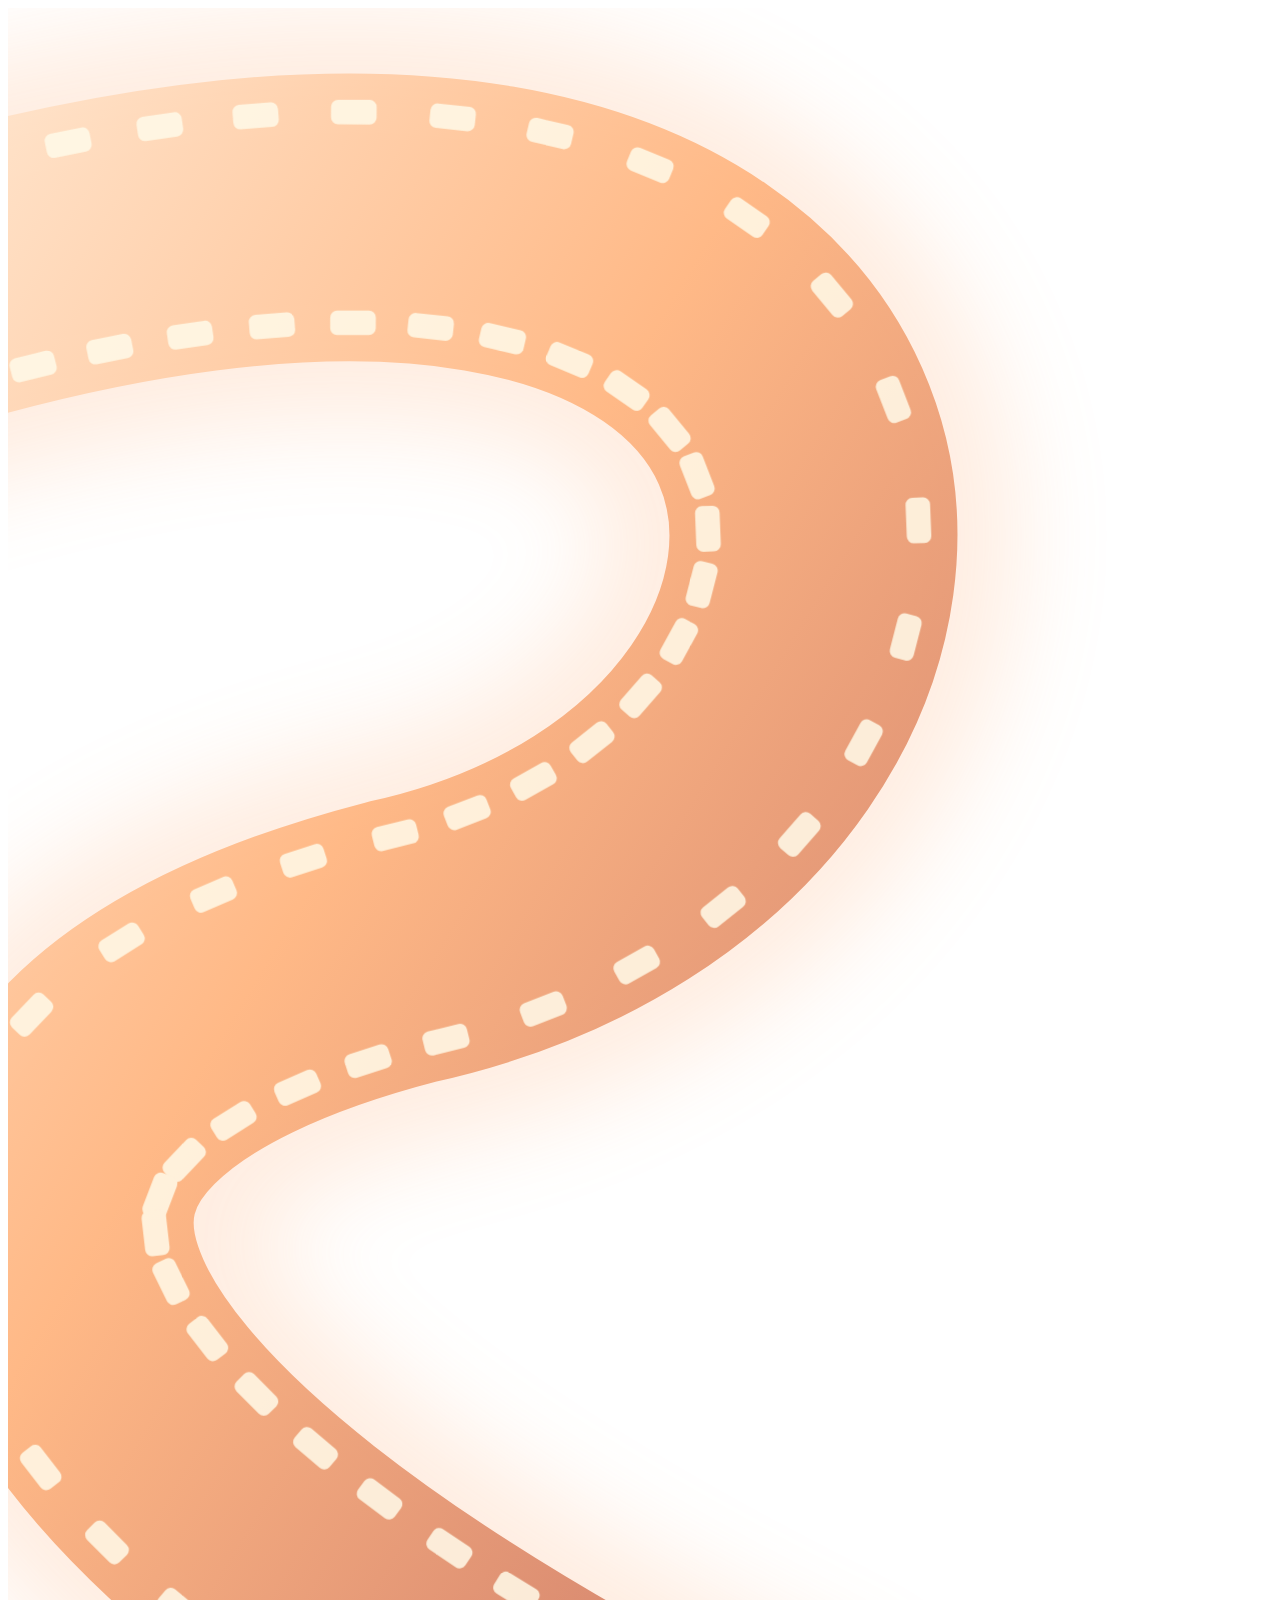
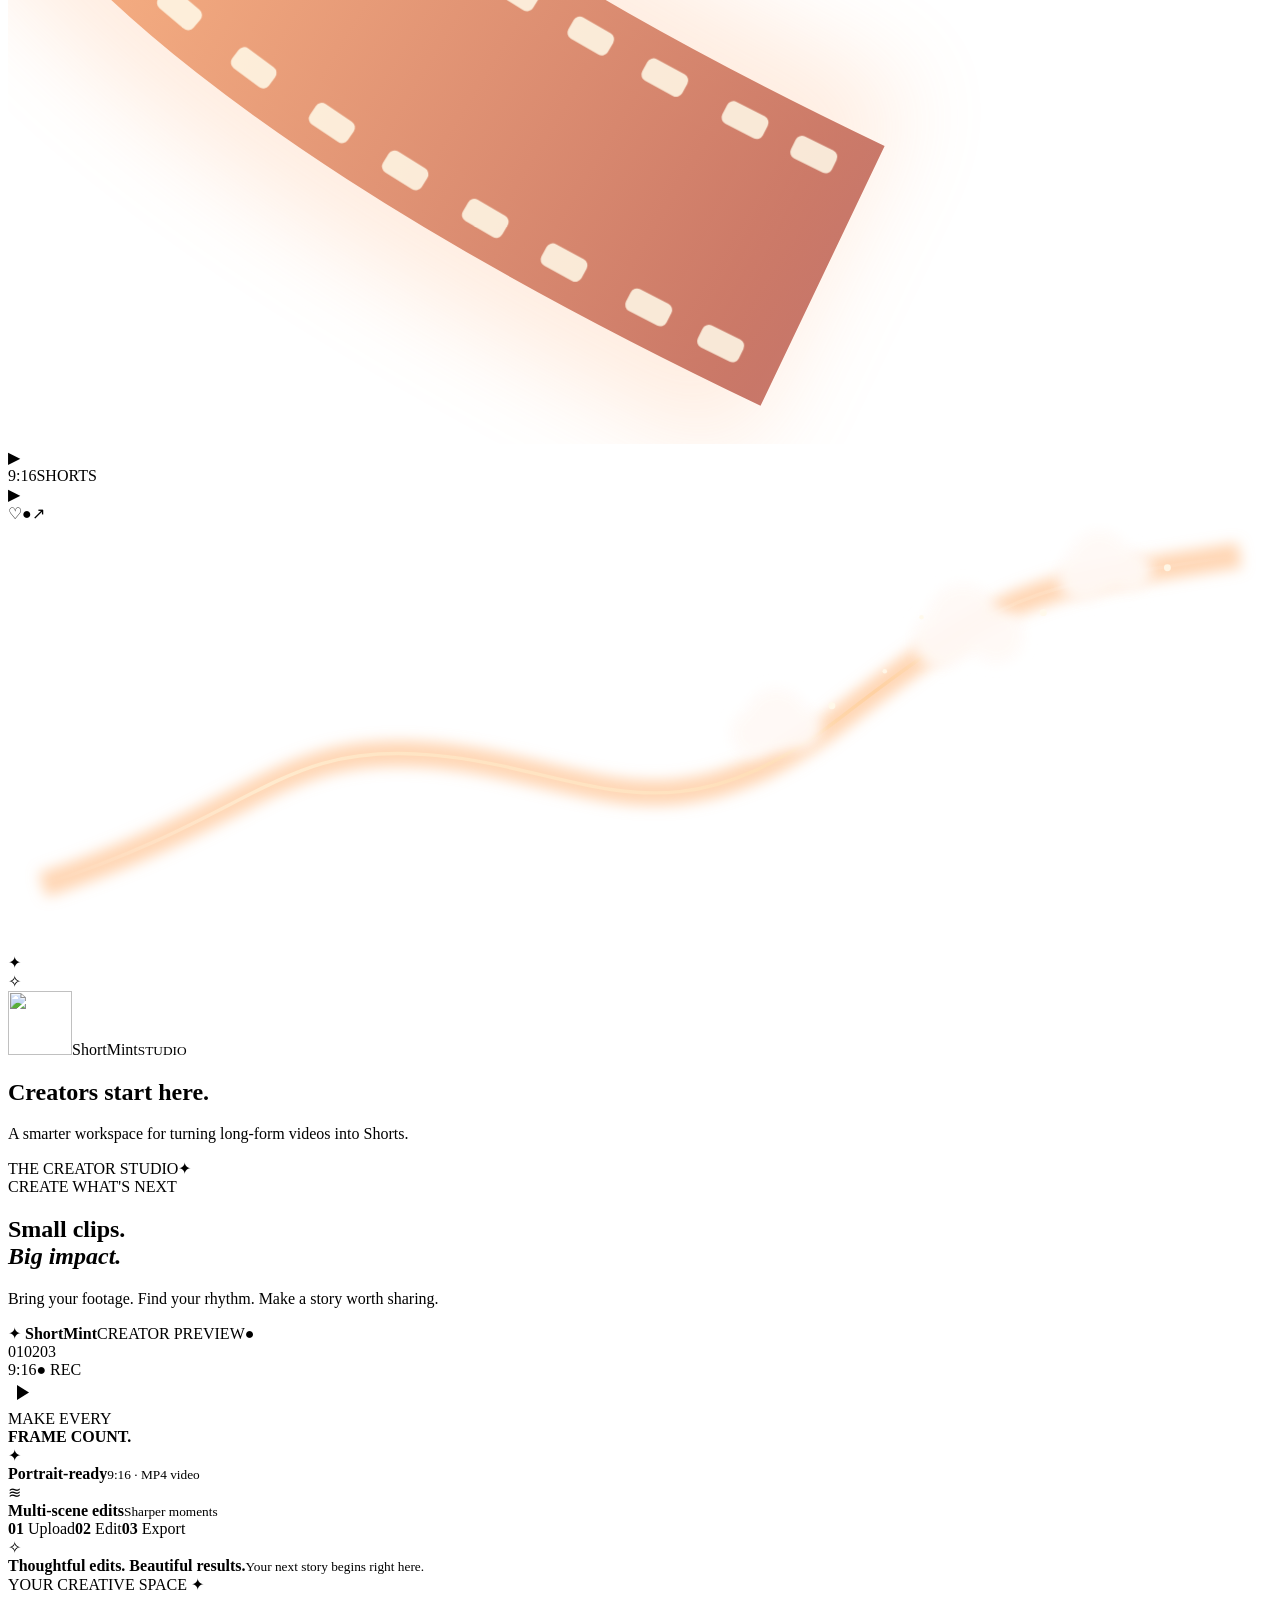
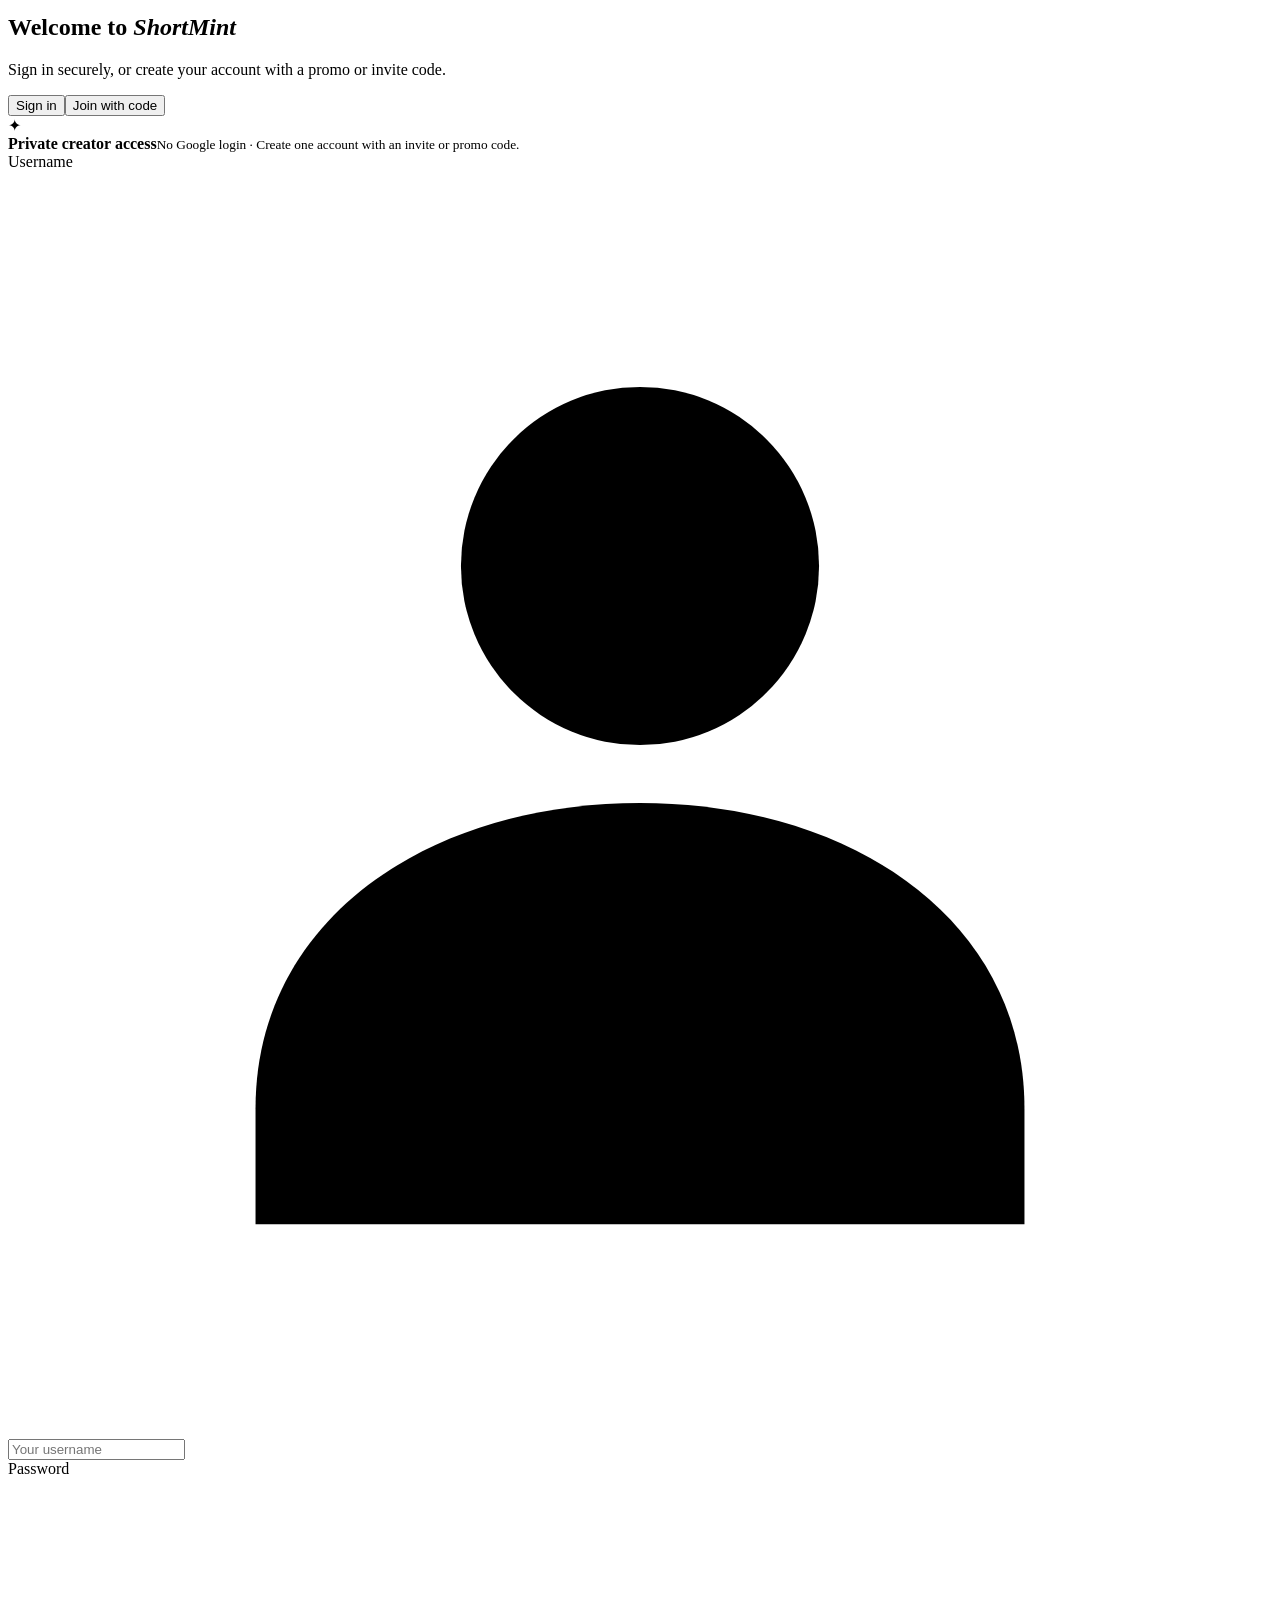
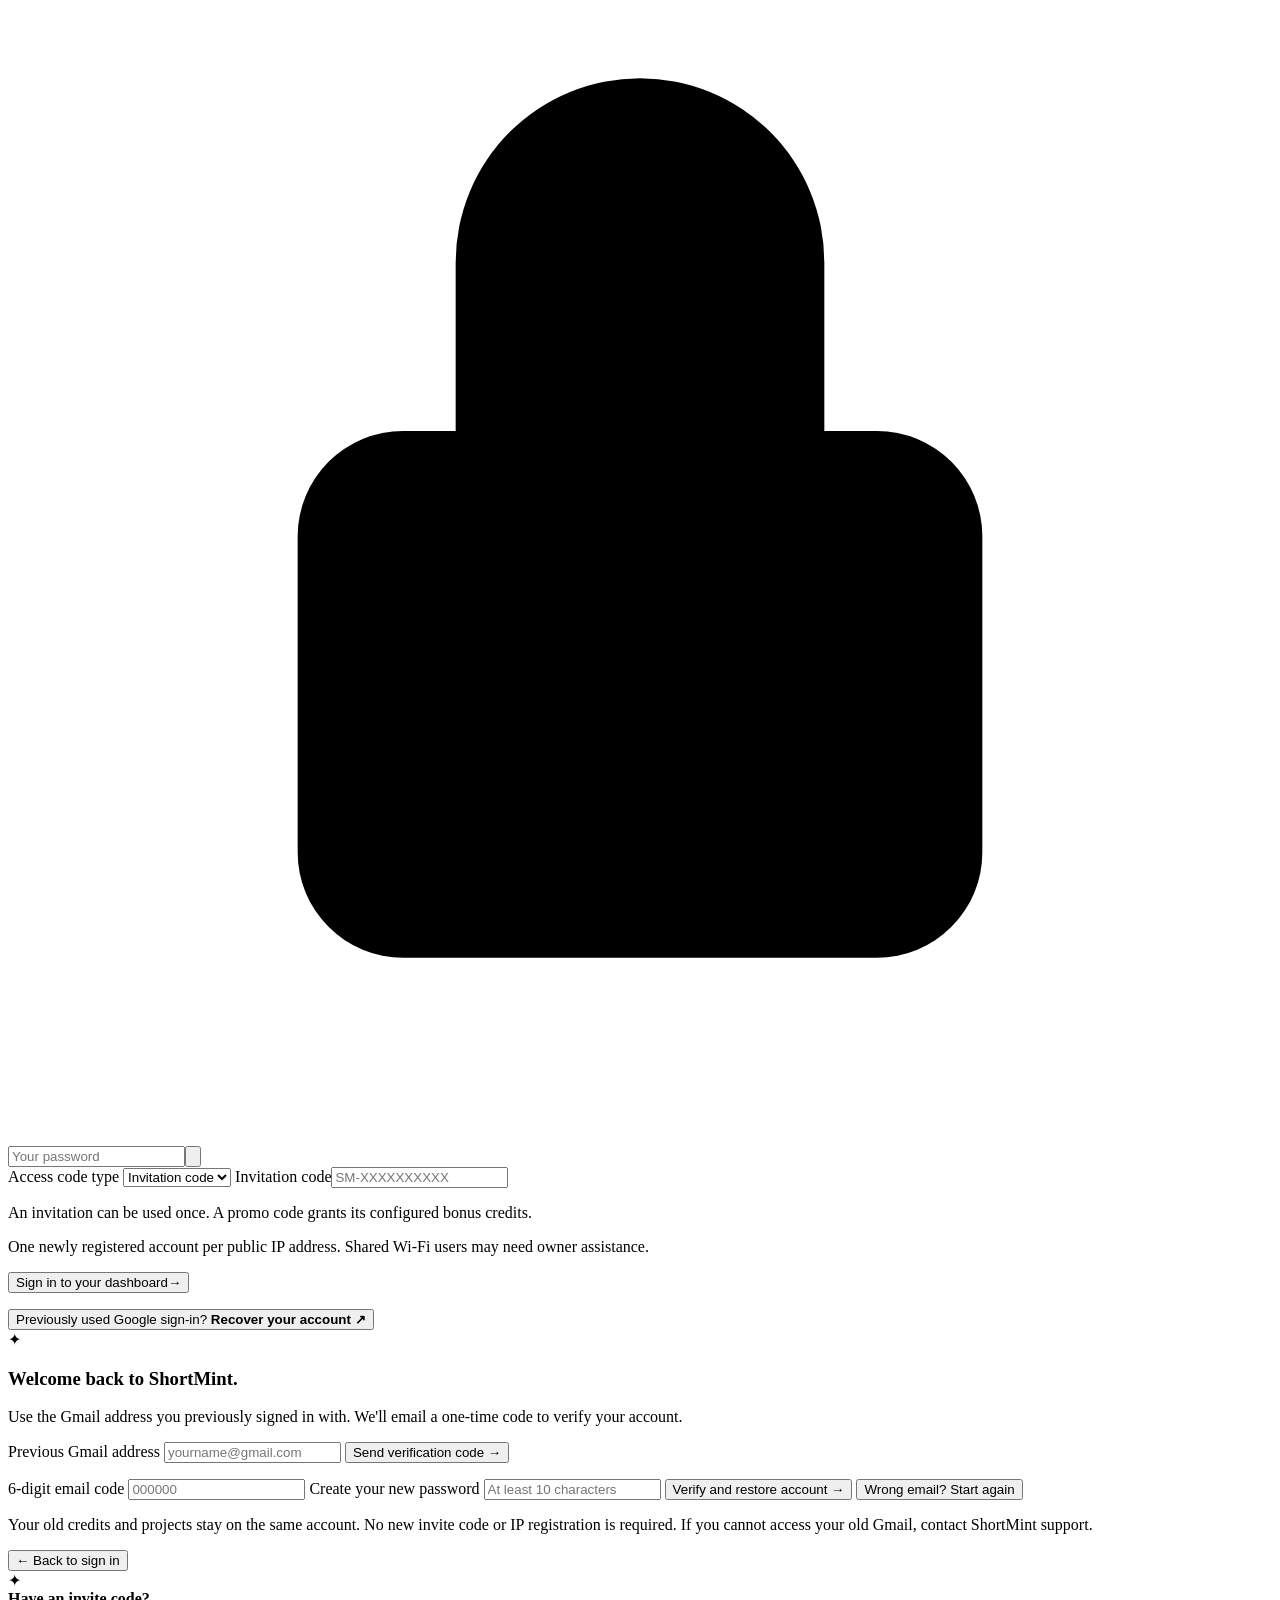
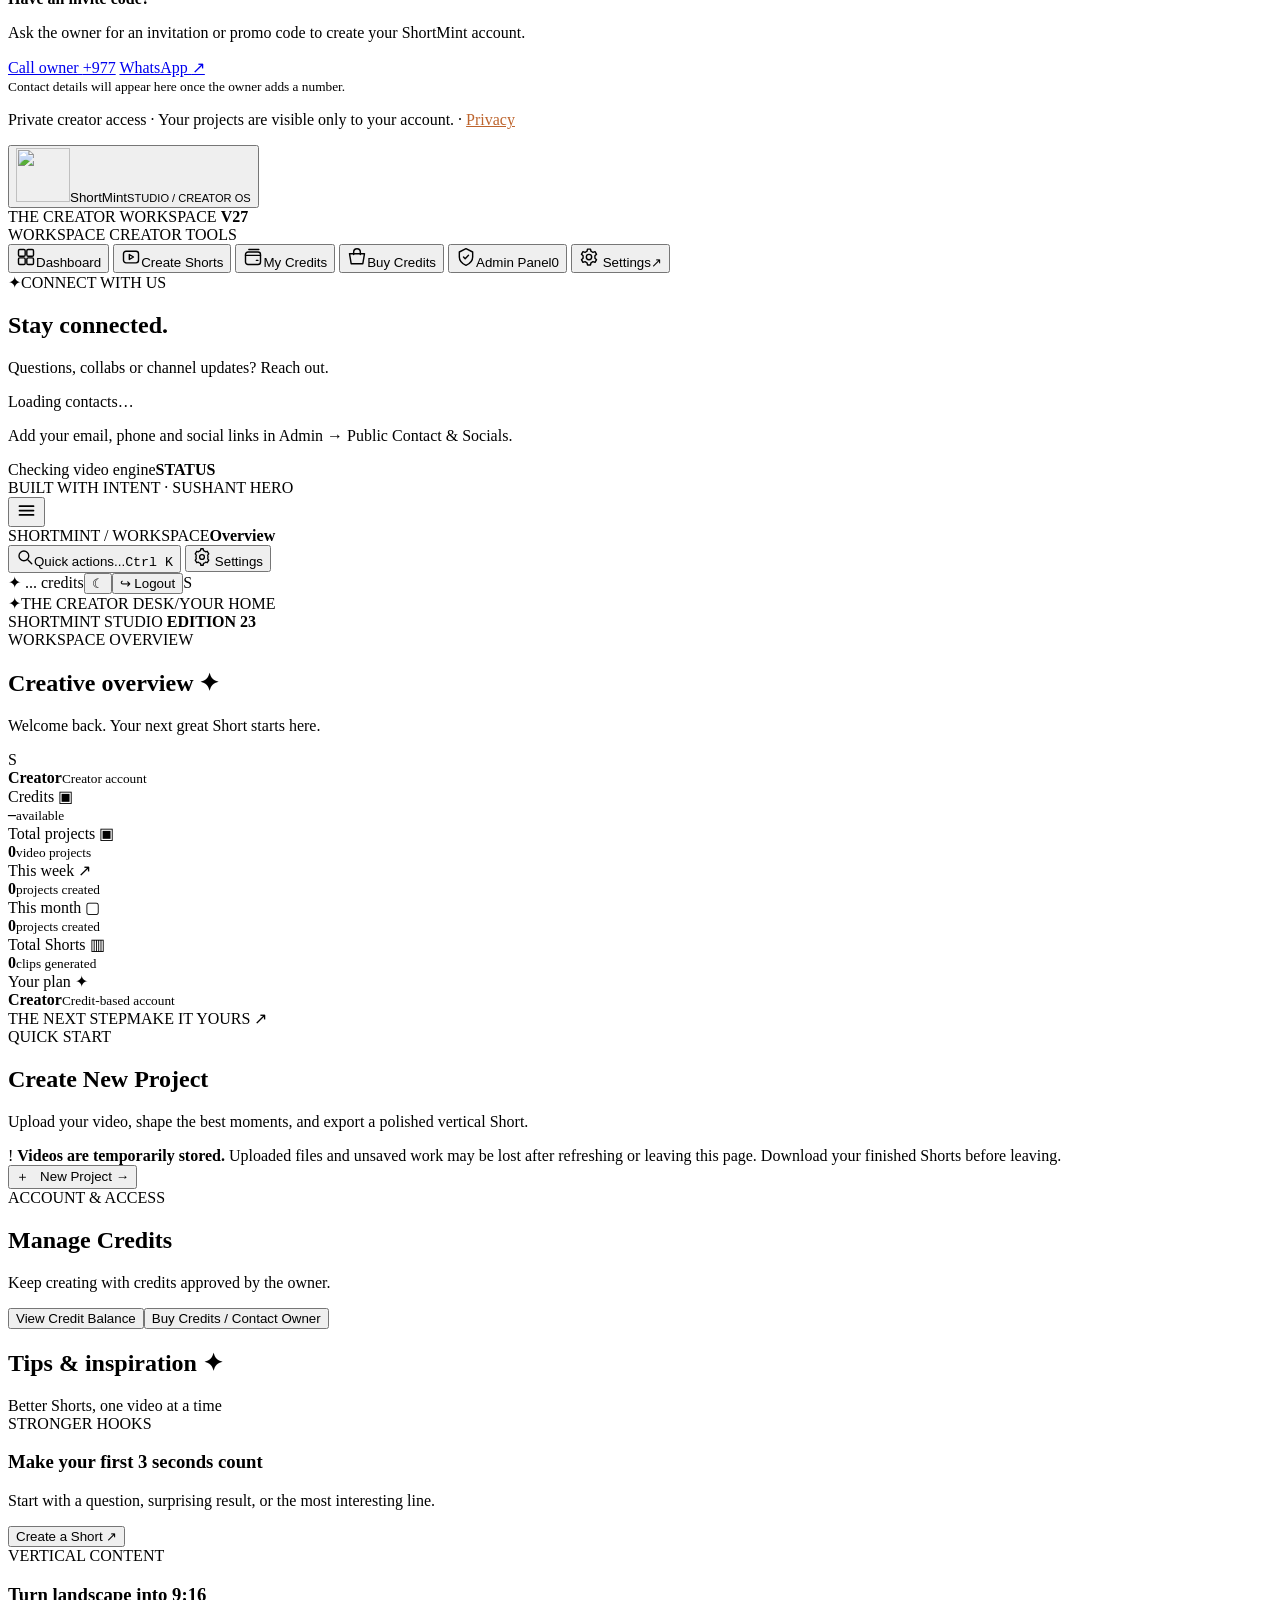
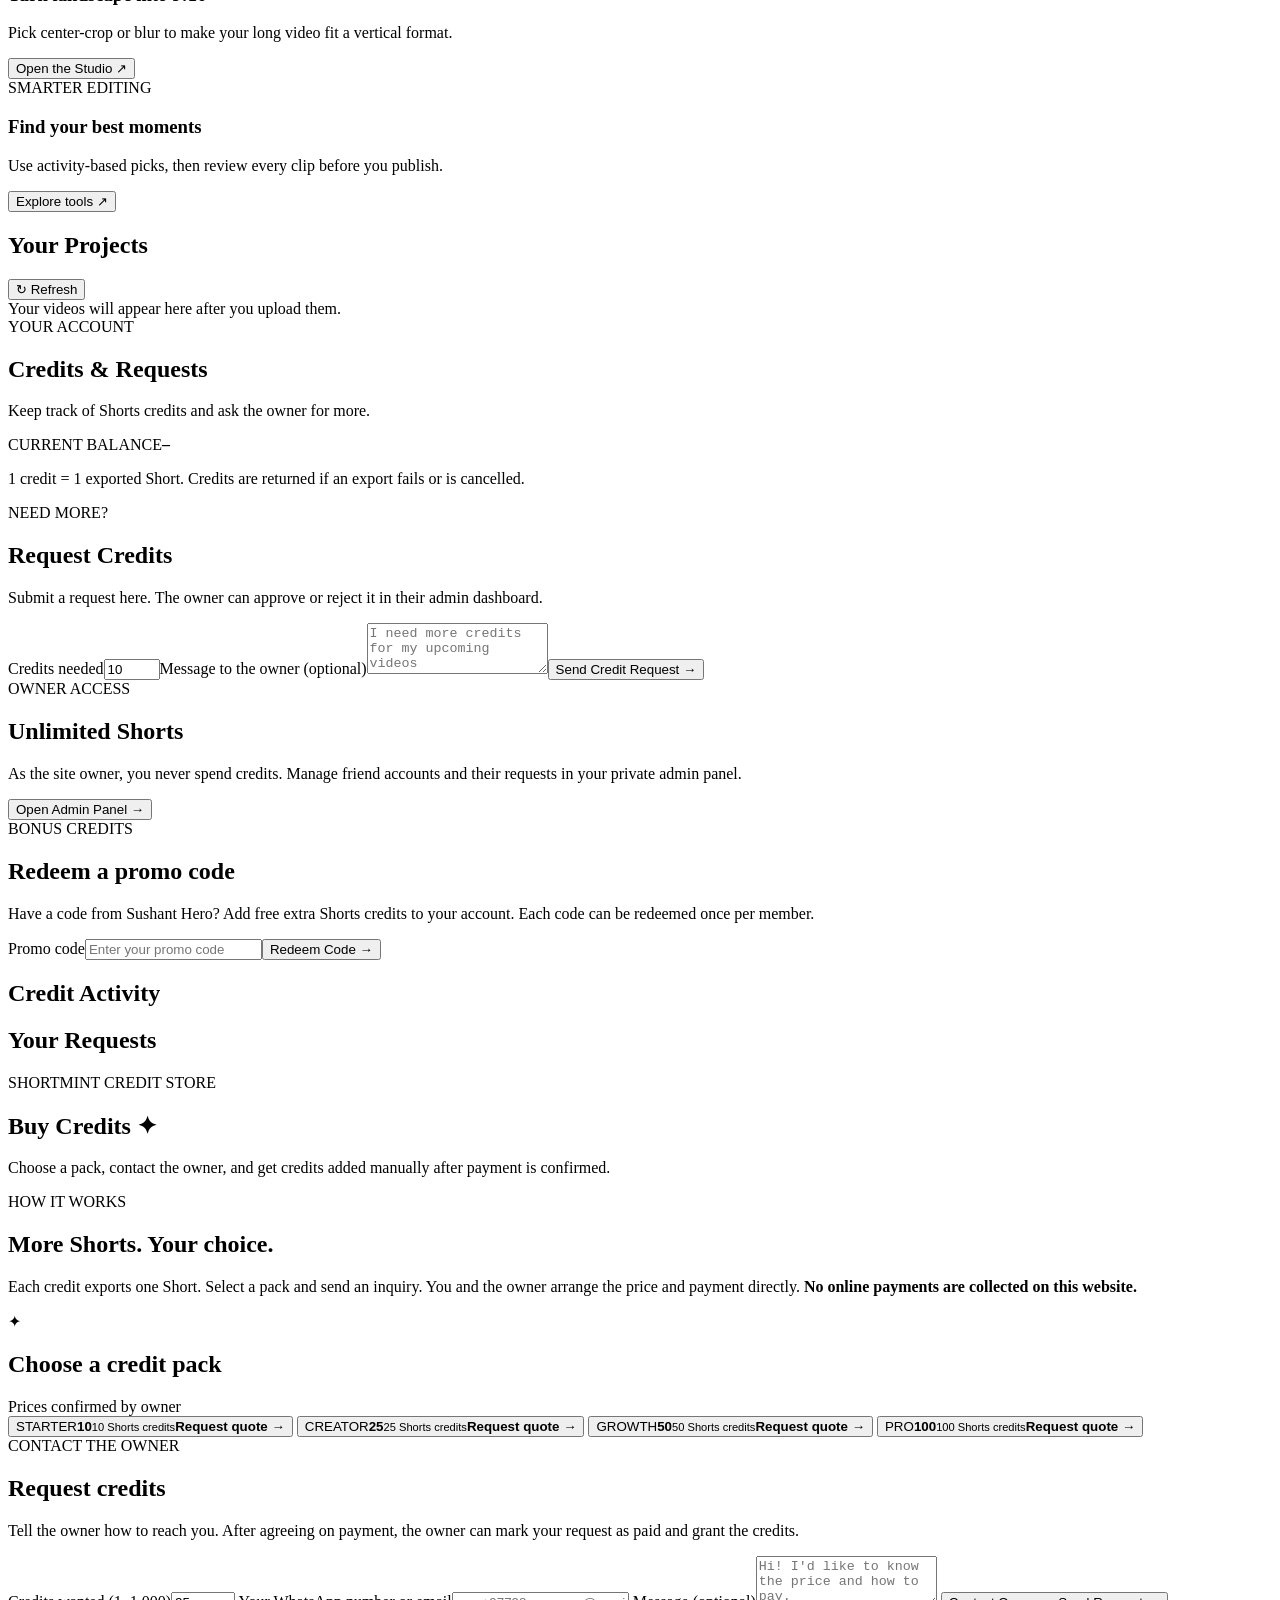
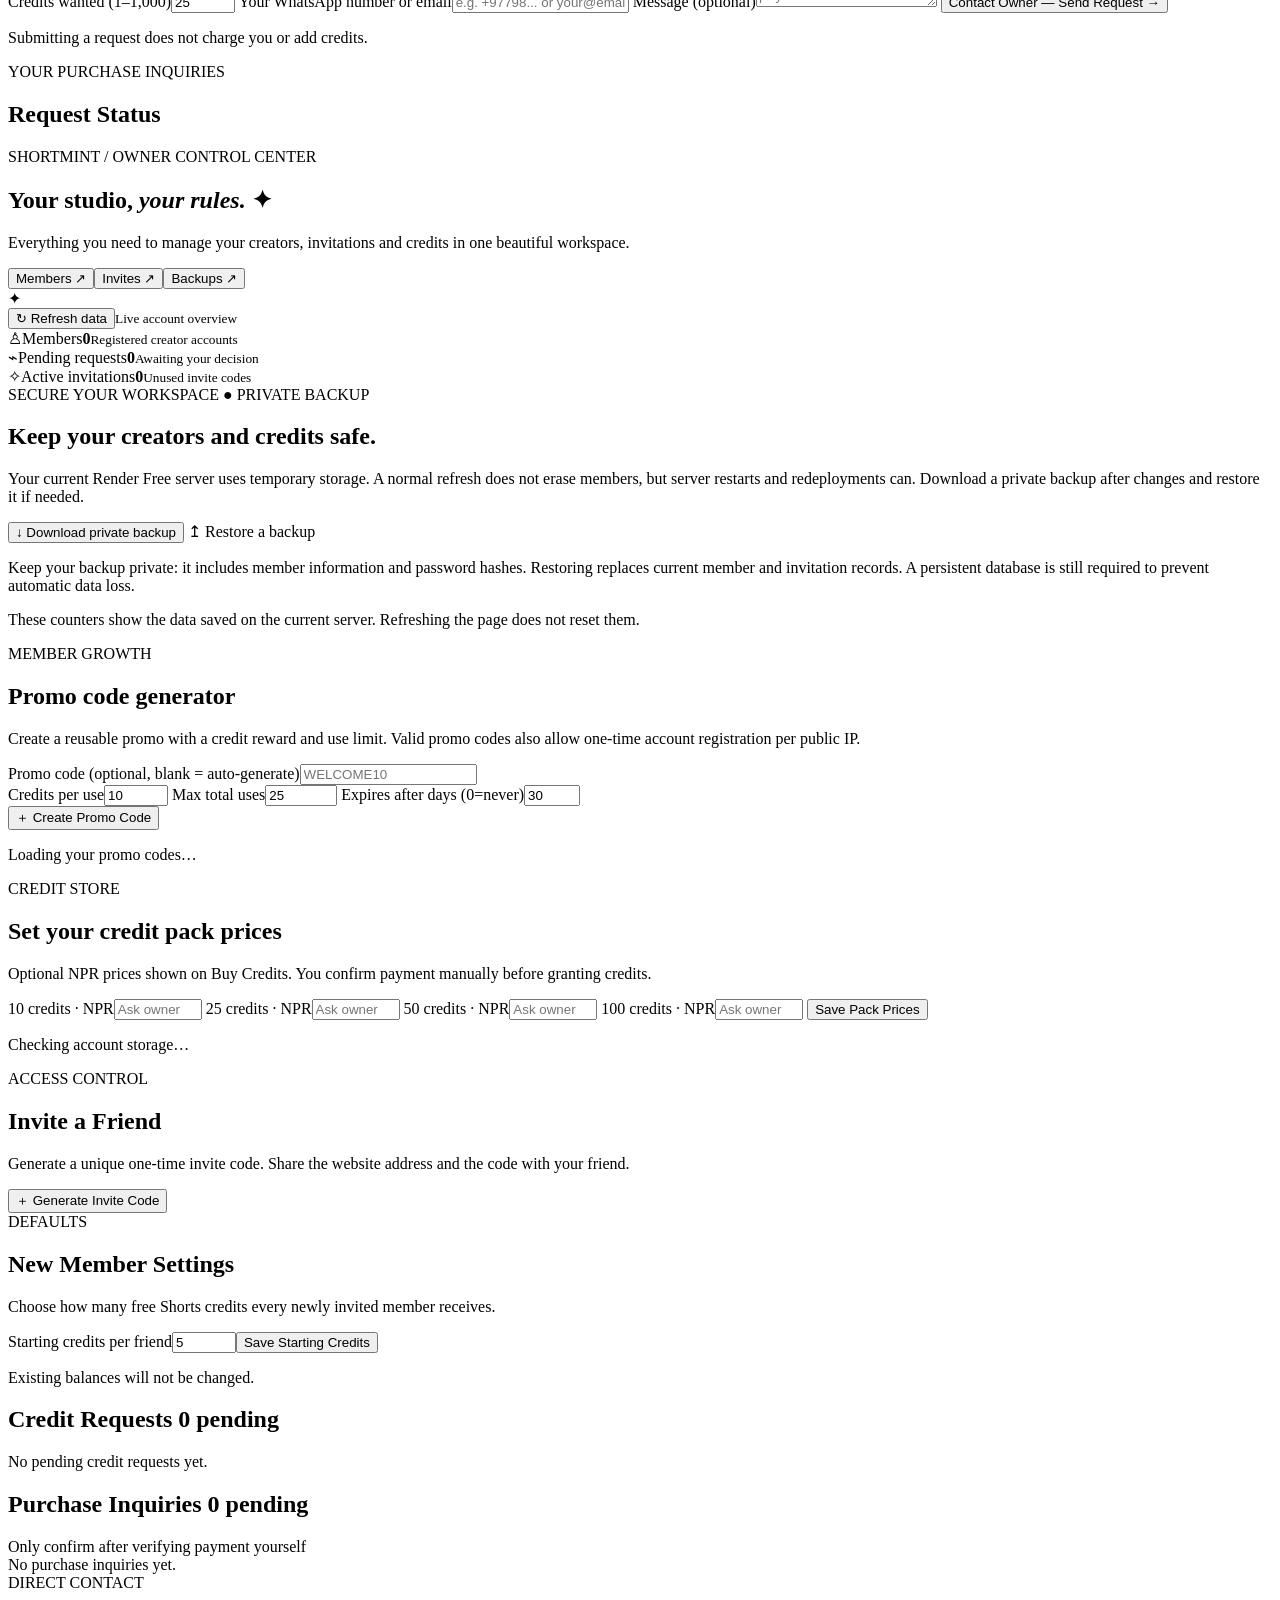
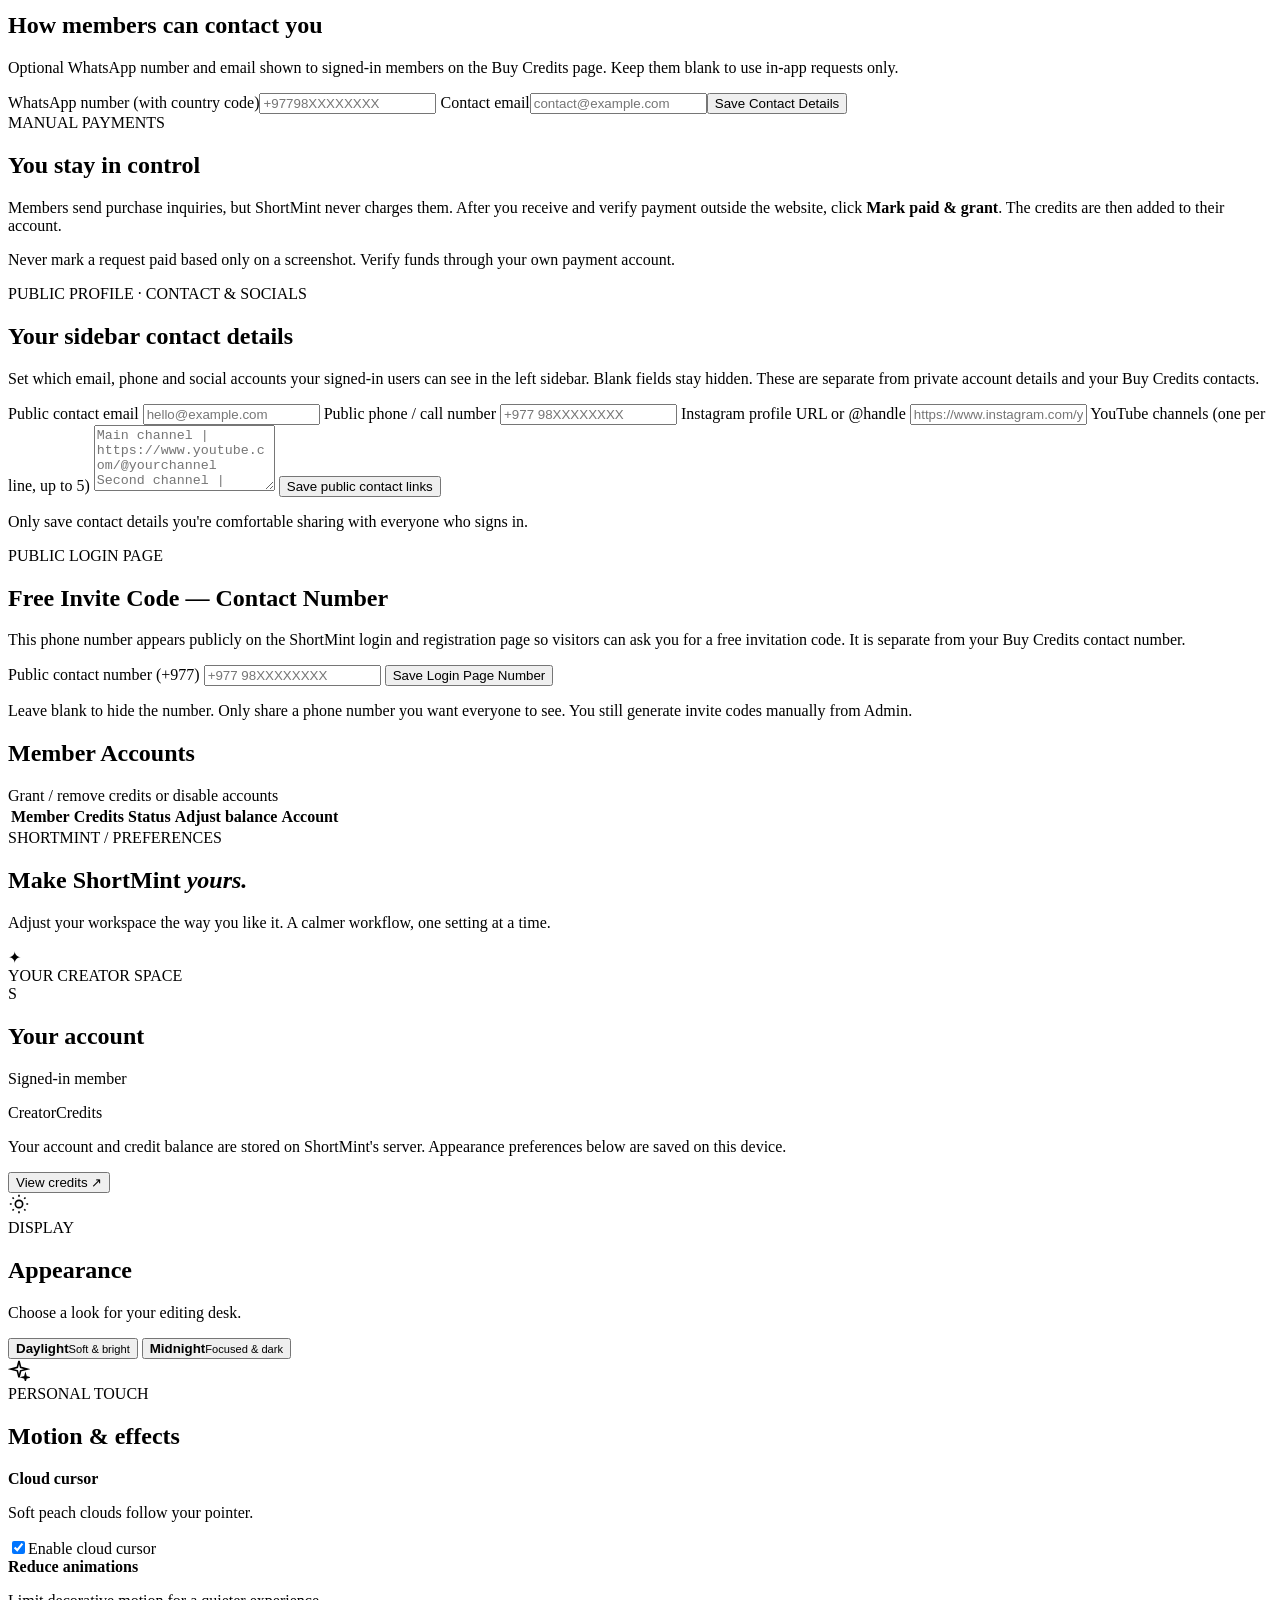
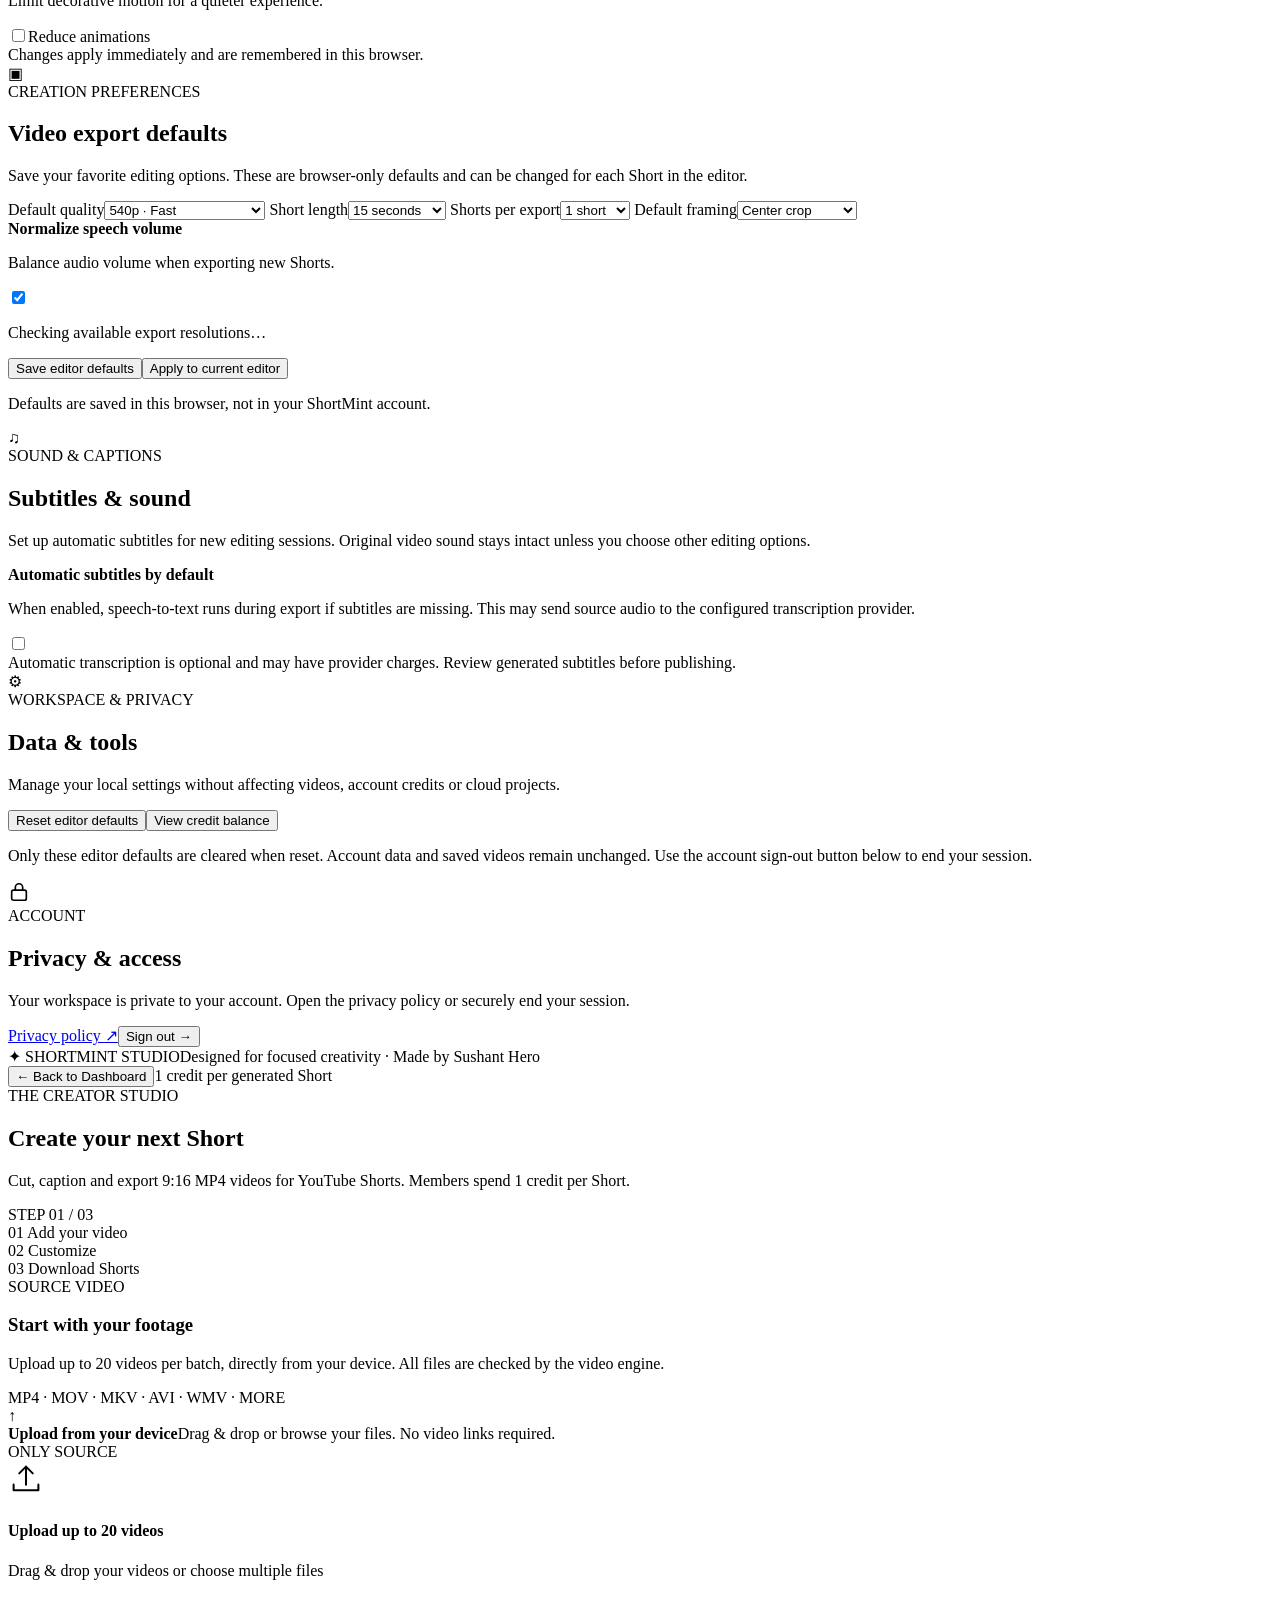
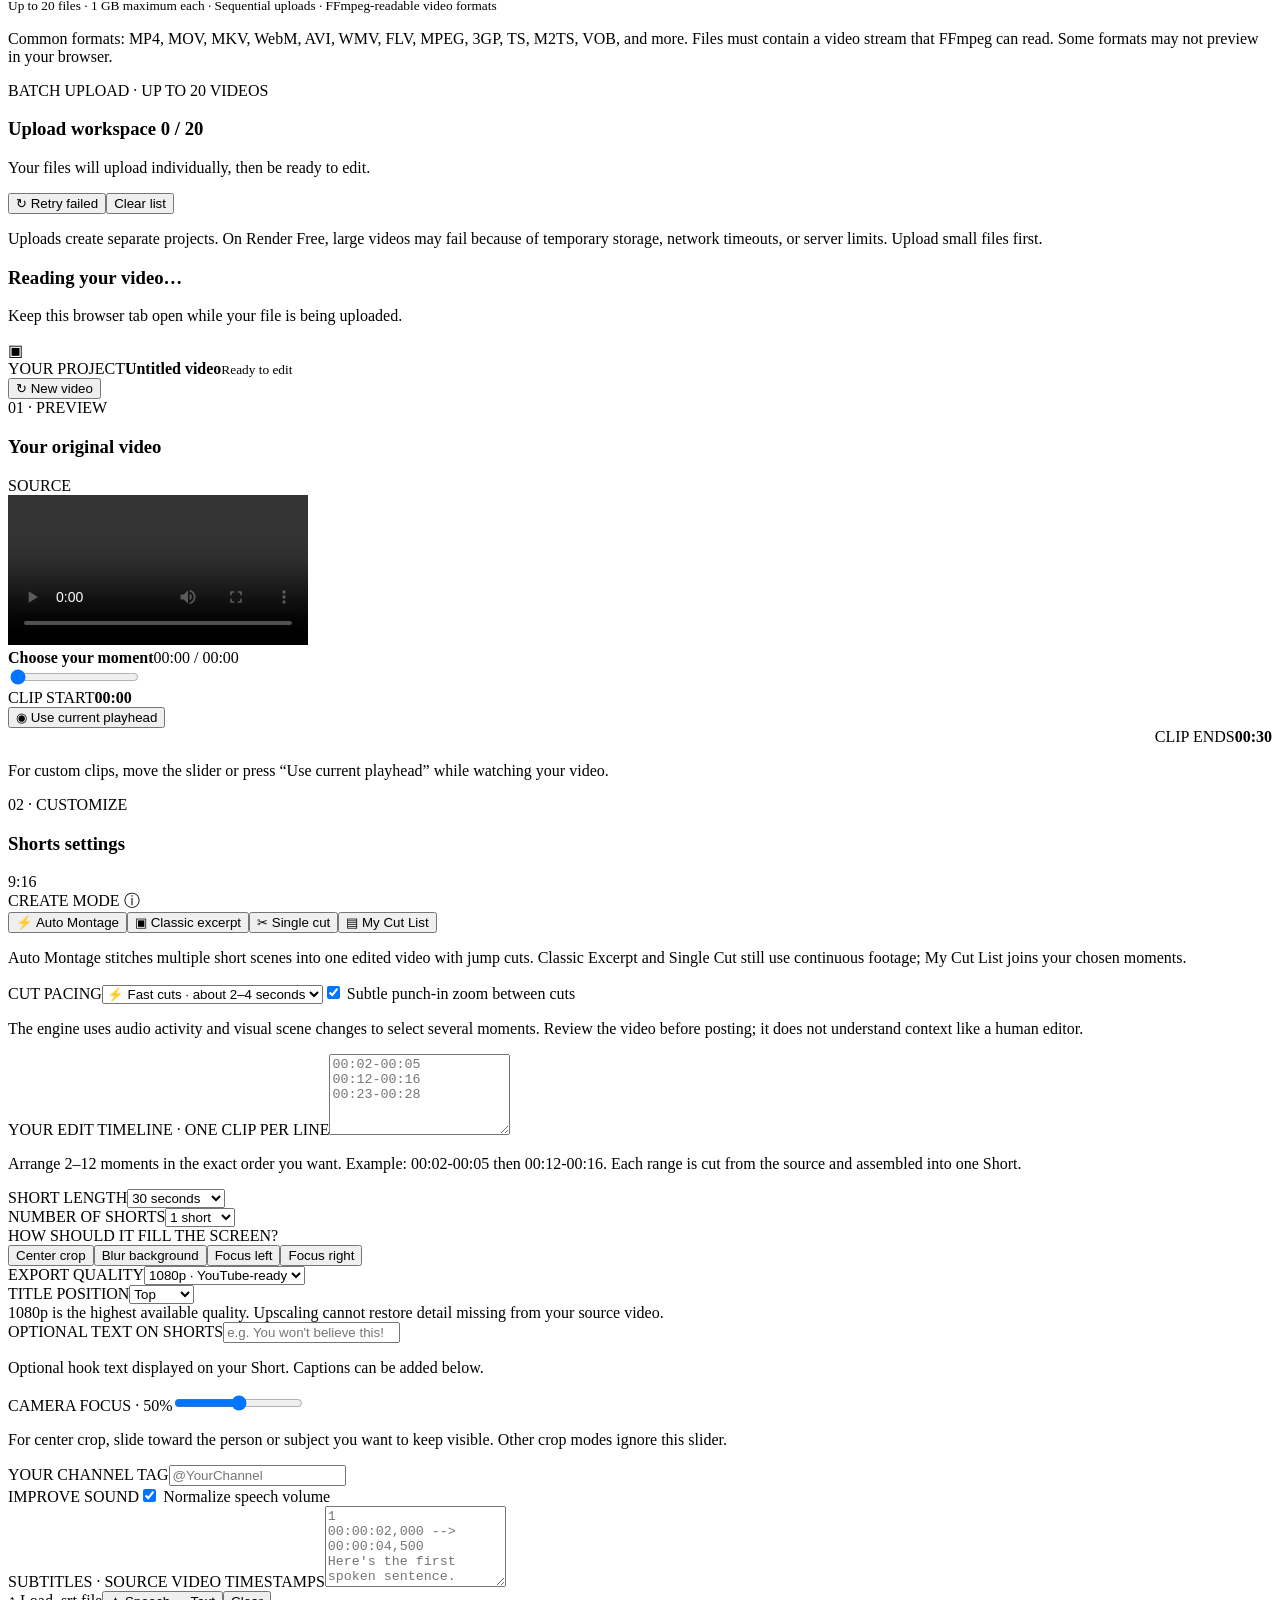
==== commit 24300026: "Add files via upload" ====
--- a/static/index.html
+++ b/static/index.html
@@ -26,6 +26,7 @@
   <link rel="stylesheet" href="/shortmint-export-v34.css?v=34.0.0">
   <link rel="stylesheet" href="/shortmint-brand-v37.css?v=37.0.0">
   <link rel="stylesheet" href="/shortmint-google-migration-v41.css?v=41.0.0">
+<link rel="stylesheet" href="/shortmint-readable-card-v42.css?v=42.0.0">
 </head>
 <body>
   <section id="auth-view" class="auth-screen hidden" aria-label="ShortMint Studio sign in">
@@ -235,7 +236,18 @@
         </div>
         <div class="sm23-section-kicker"><span>THE NEXT STEP</span><span>MAKE IT YOURS ↗</span></div>
         <div class="primary-grid">
-          <article class="dashboard-panel highlight-panel"><div><span class="card-kicker">QUICK START</span><h2>Create New Project</h2><p>Upload your video, shape the best moments, and export a polished vertical Short.</p></div><button id="dashboard-new-project" type="button" class="orange-btn wide">＋ &nbsp; New Project <span>→</span></button></article>
+          <article class="dashboard-panel highlight-panel sm42-quick-start">
+            <div class="sm42-quick-content">
+              <span class="card-kicker">QUICK START</span>
+              <h2>Create New Project</h2>
+              <p>Upload your video, shape the best moments, and export a polished vertical Short.</p>
+              <div class="sm42-refresh-notice" role="note" aria-label="Temporary video storage notice">
+                <span class="sm42-notice-icon" aria-hidden="true">!</span>
+                <span><strong>Videos are temporarily stored.</strong> Uploaded files and unsaved work may be lost after refreshing or leaving this page. Download your finished Shorts before leaving.</span>
+              </div>
+            </div>
+            <button id="dashboard-new-project" type="button" class="orange-btn wide">＋ &nbsp; New Project <span>→</span></button>
+          </article>
           <article class="dashboard-panel"><div><span class="card-kicker muted-orange">ACCOUNT & ACCESS</span><h2 id="access-heading">Manage Credits</h2><p id="access-description">Keep creating with credits approved by the owner.</p></div><div class="panel-actions"><button id="dashboard-manage-credits" class="secondary-btn wide">View Credit Balance</button><button id="dashboard-secondary-action" class="gray-btn wide">Buy Credits / Contact Owner</button></div></article>
         </div>
         <div class="section-title-row"><h2>Tips & inspiration <span class="little-flare">✦</span></h2><span>Better Shorts, one video at a time</span></div>
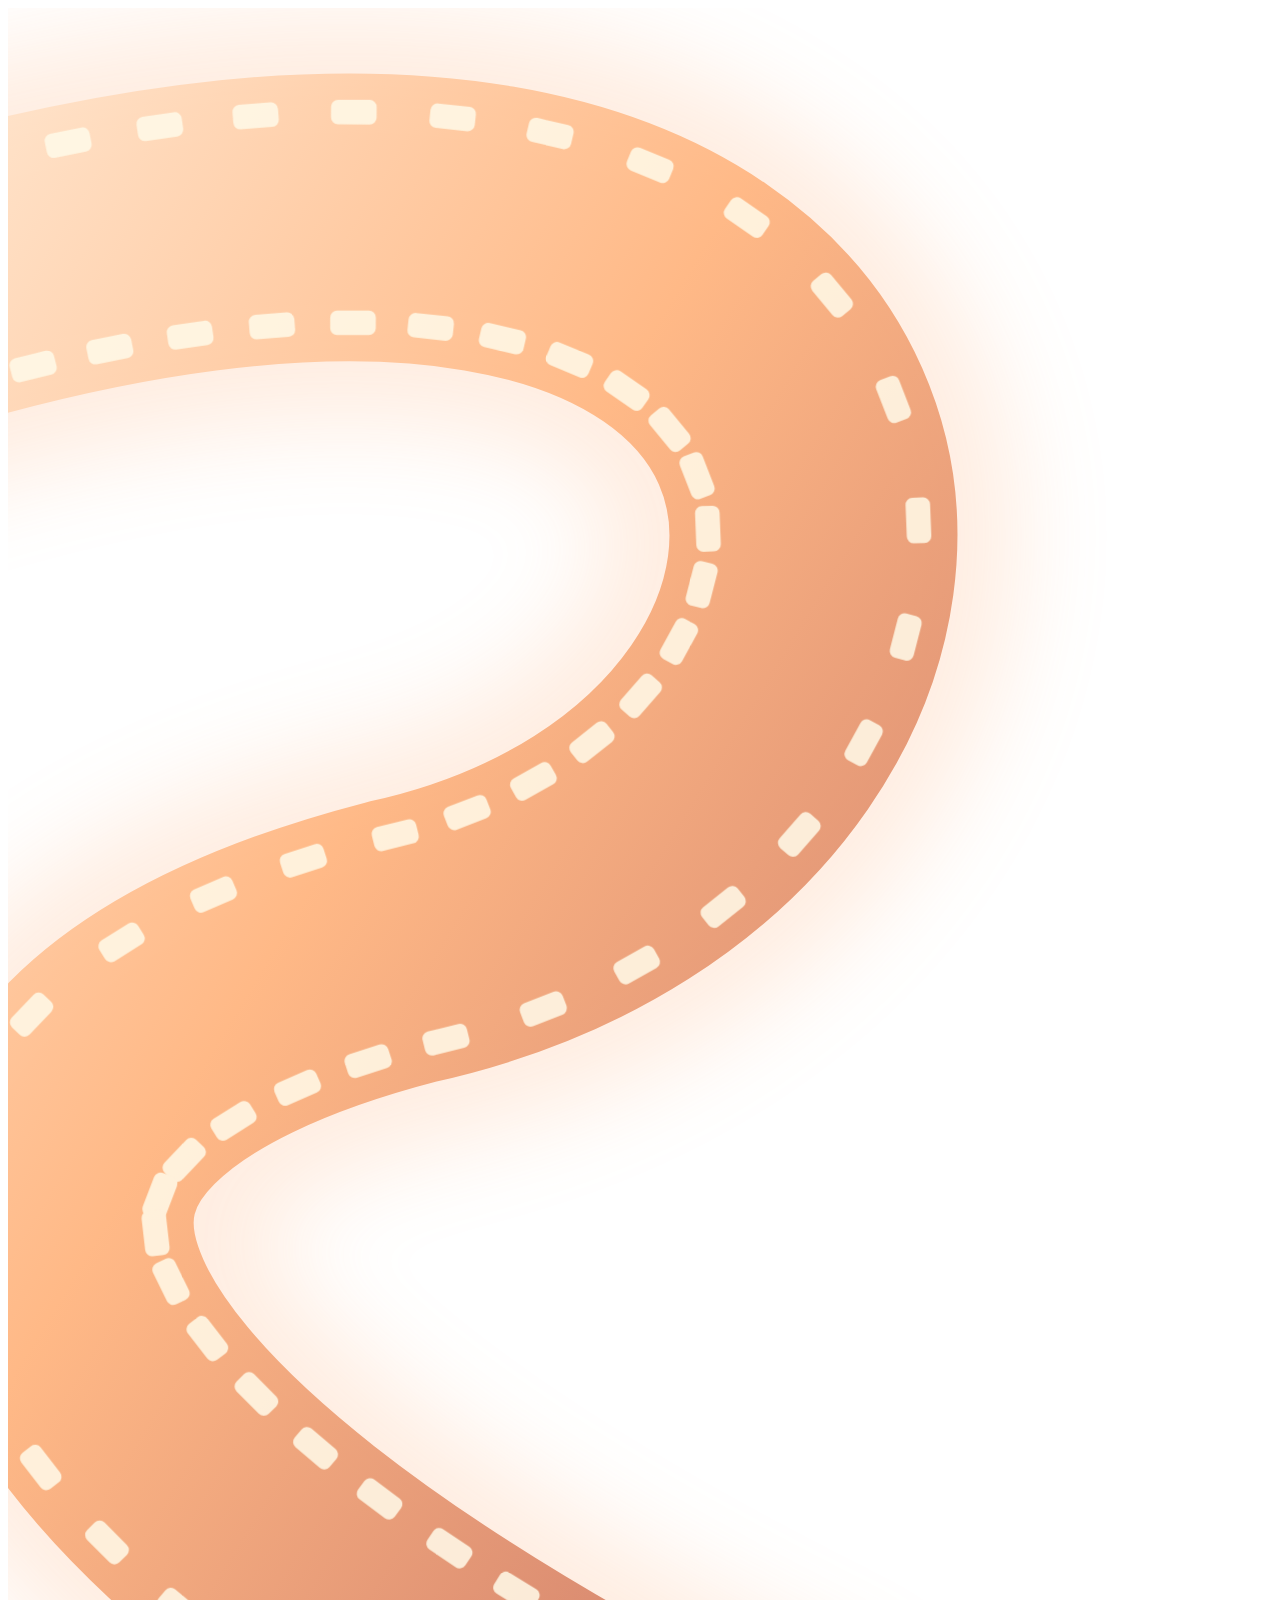
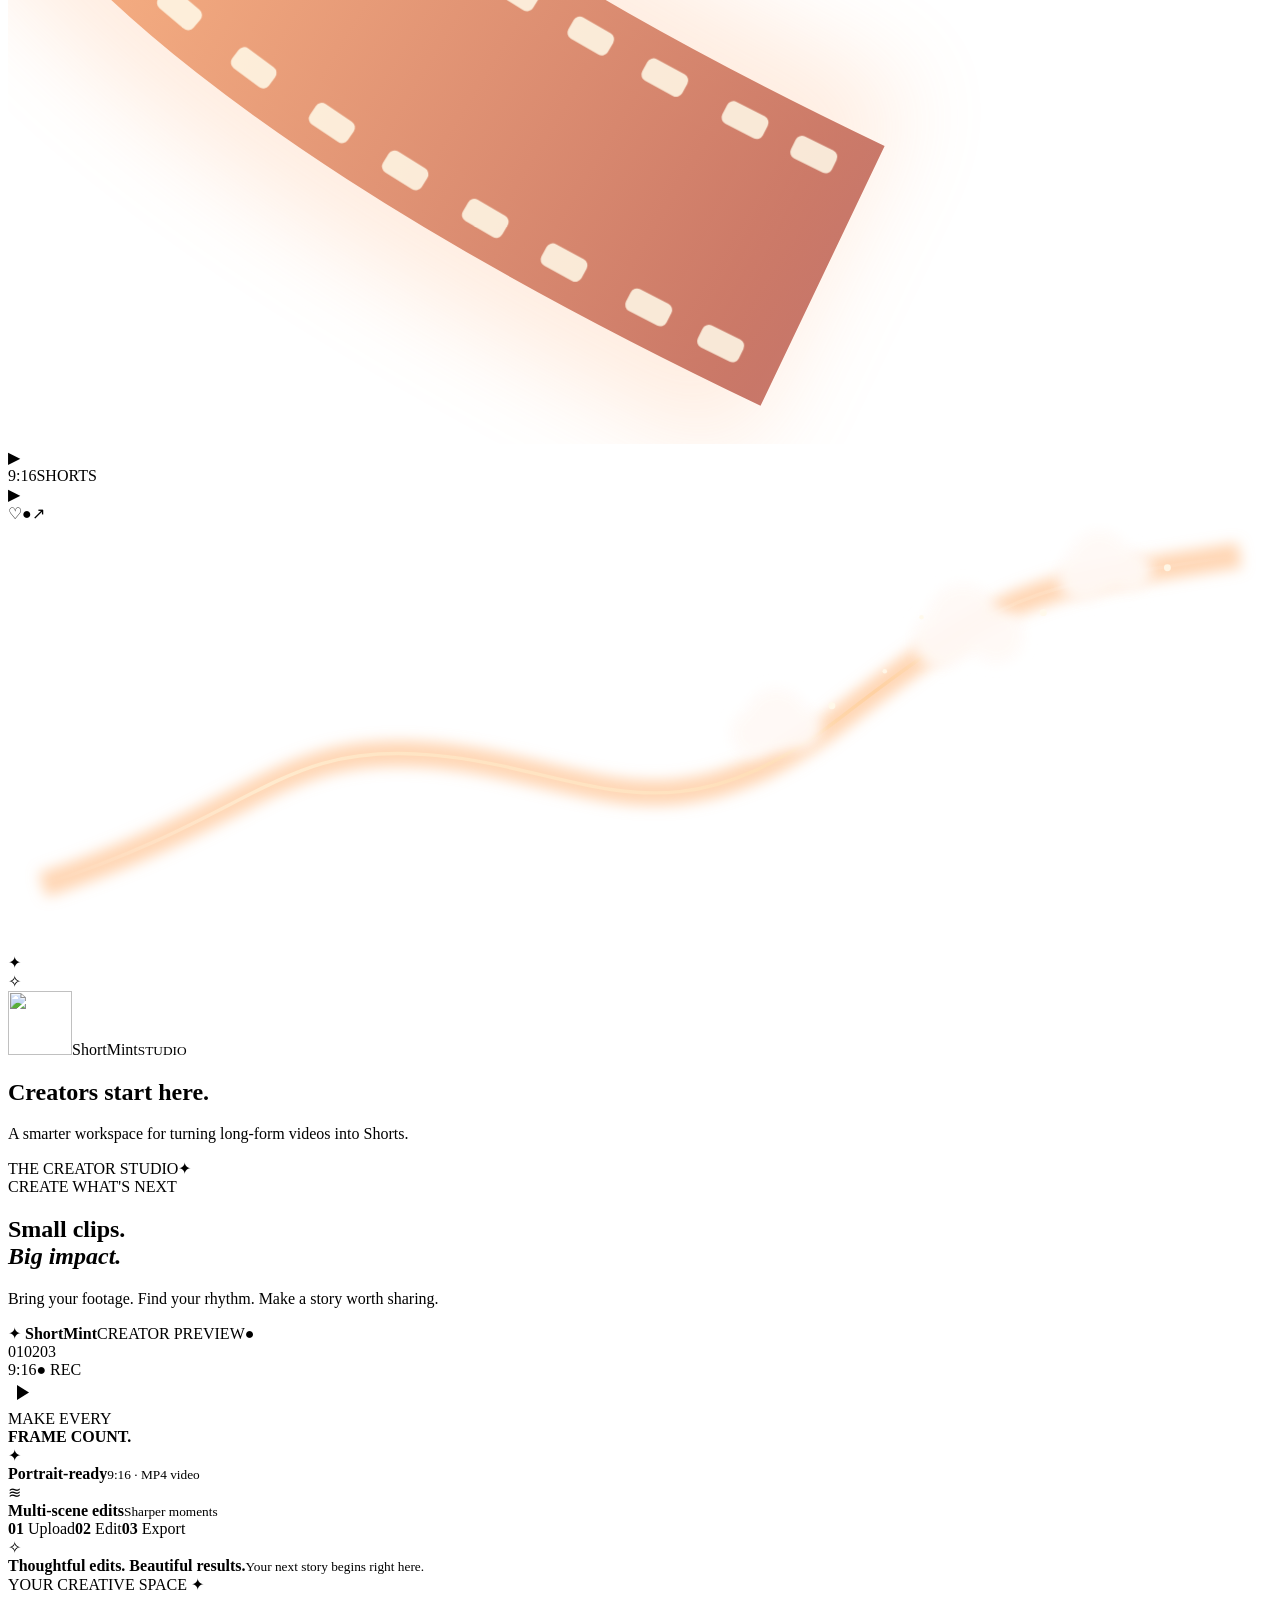
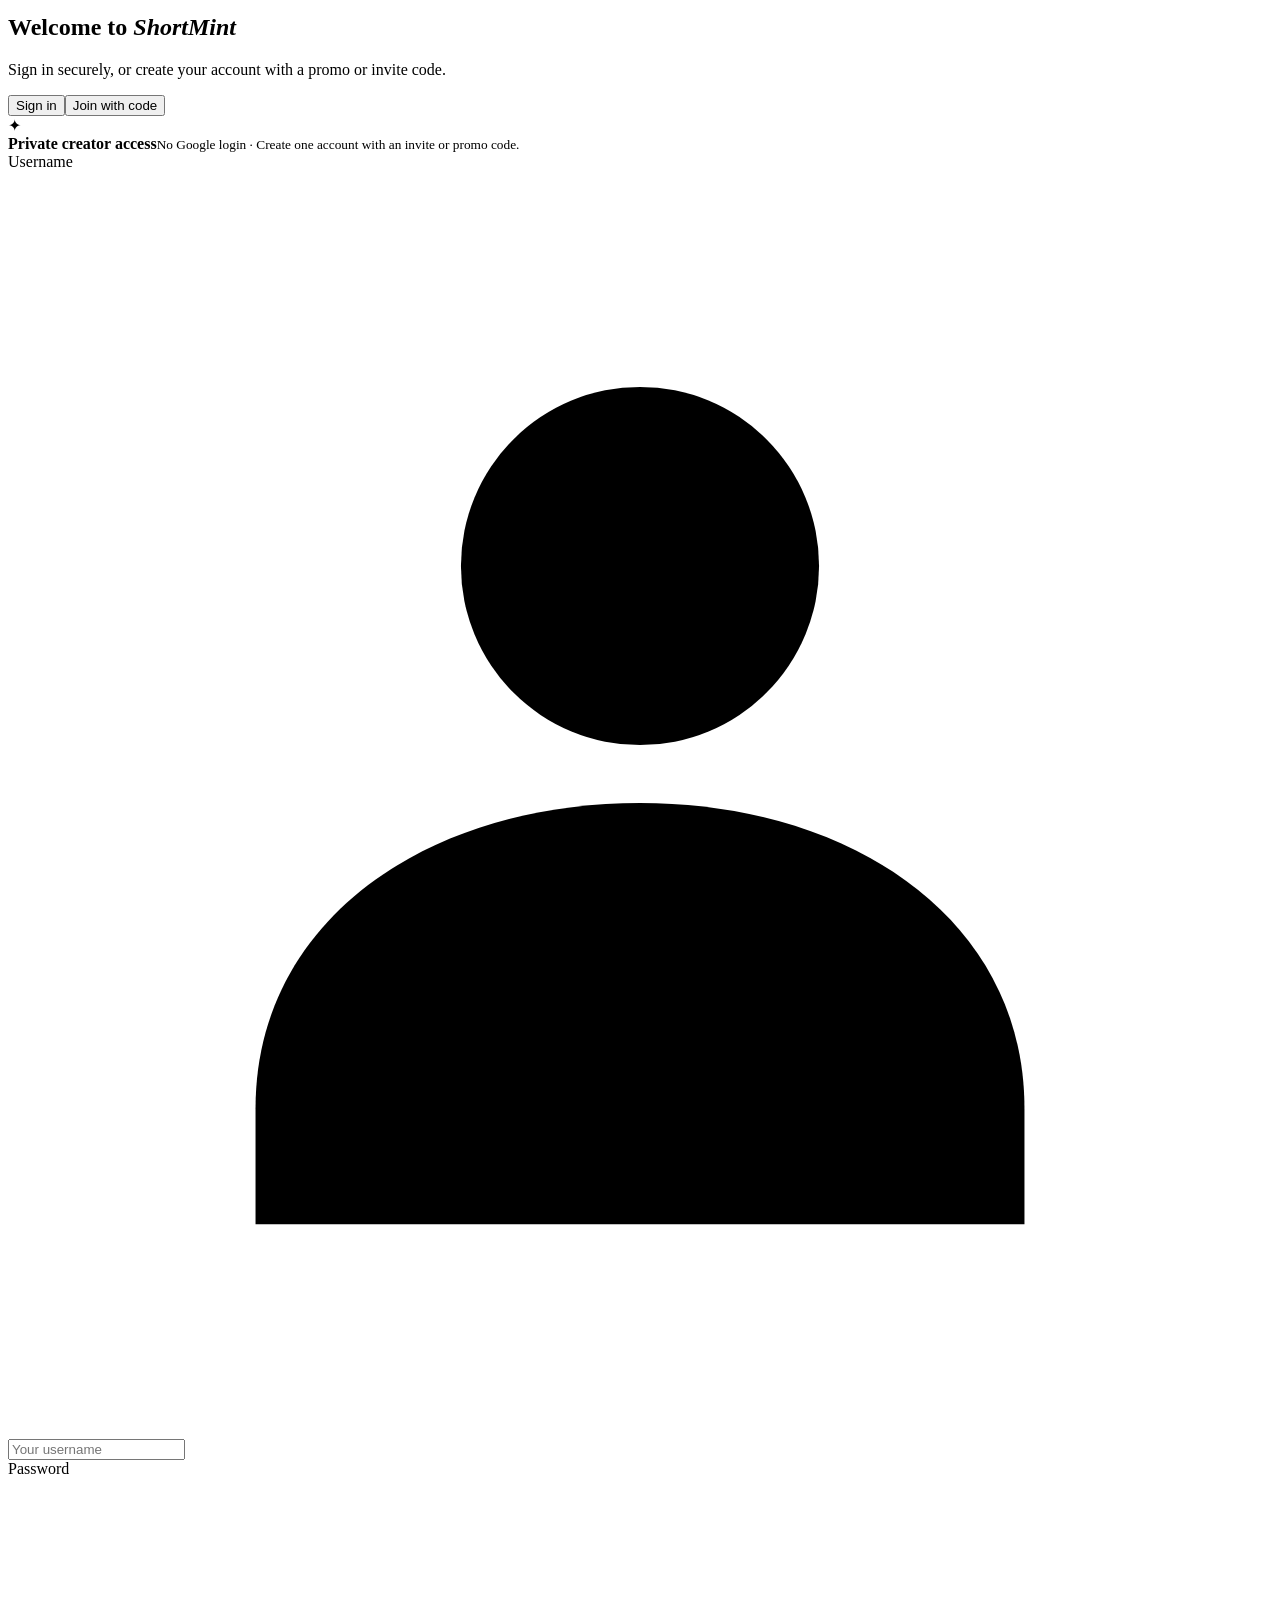
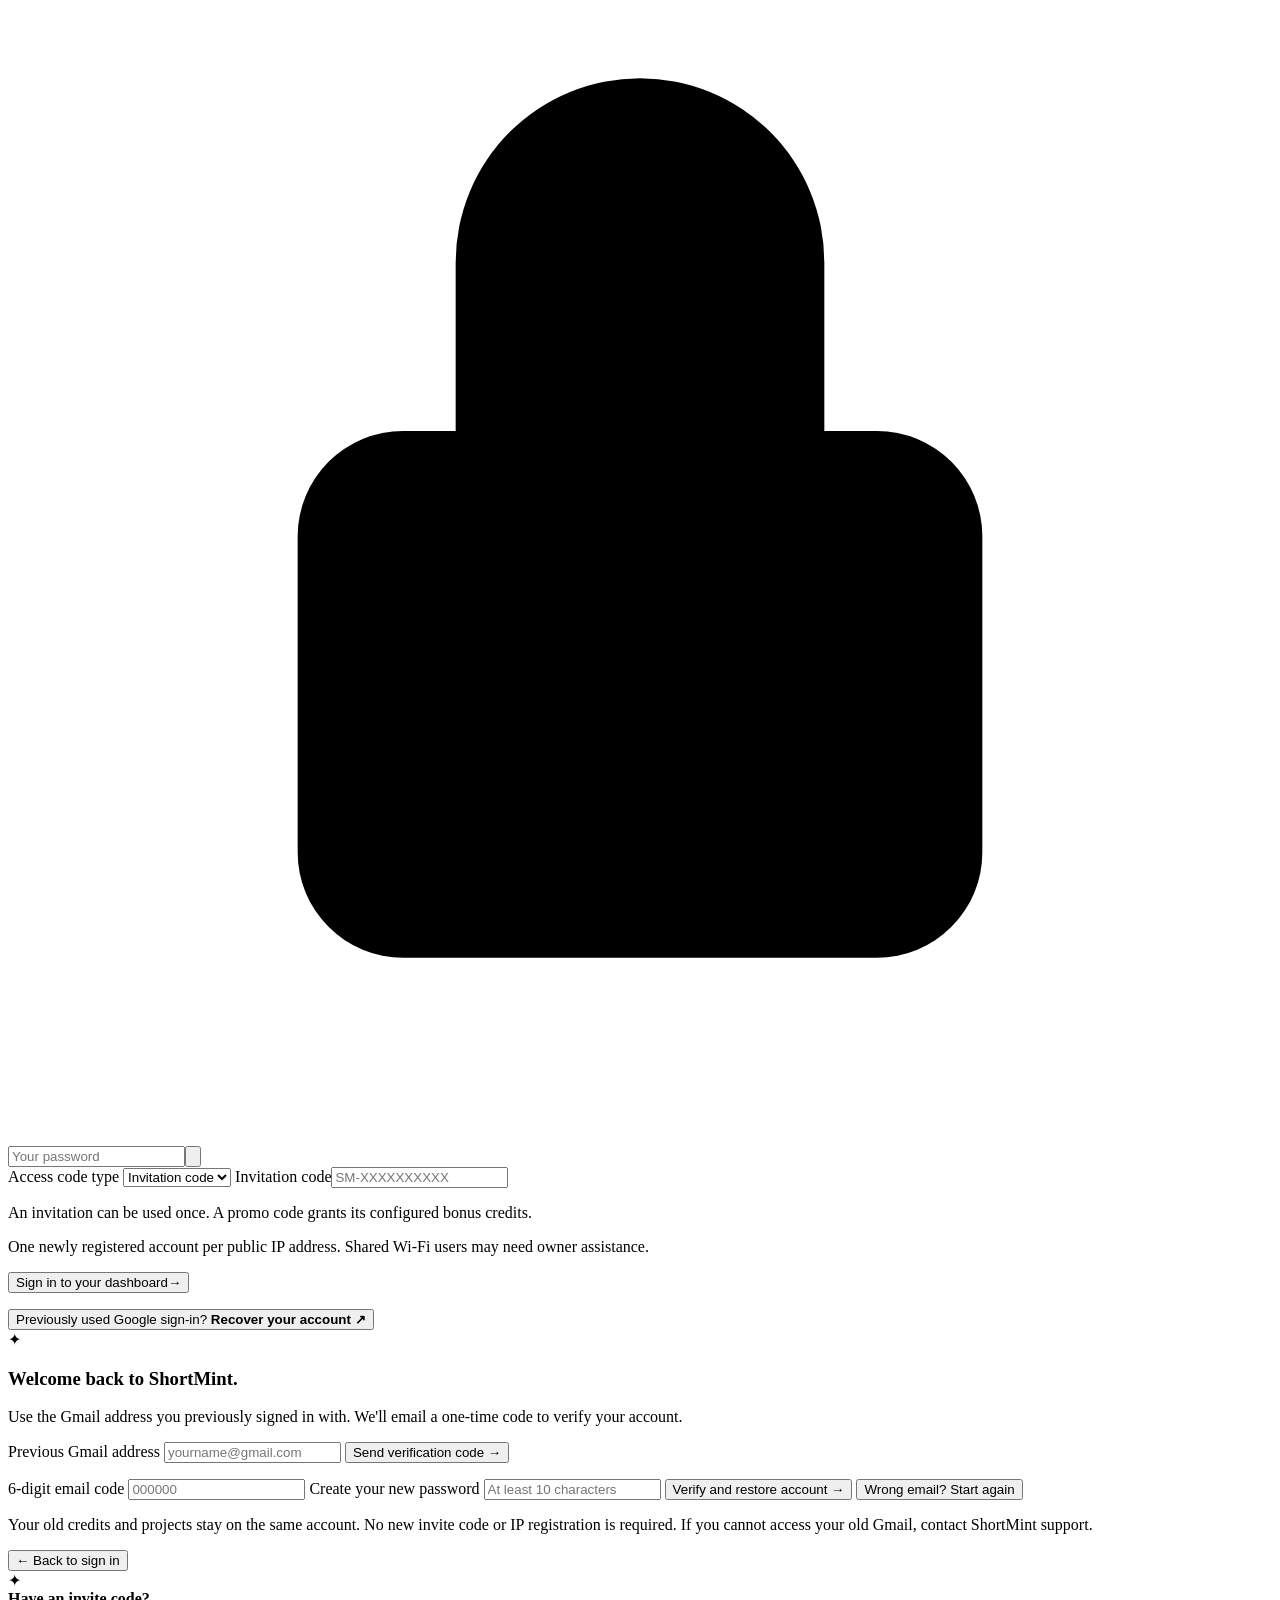
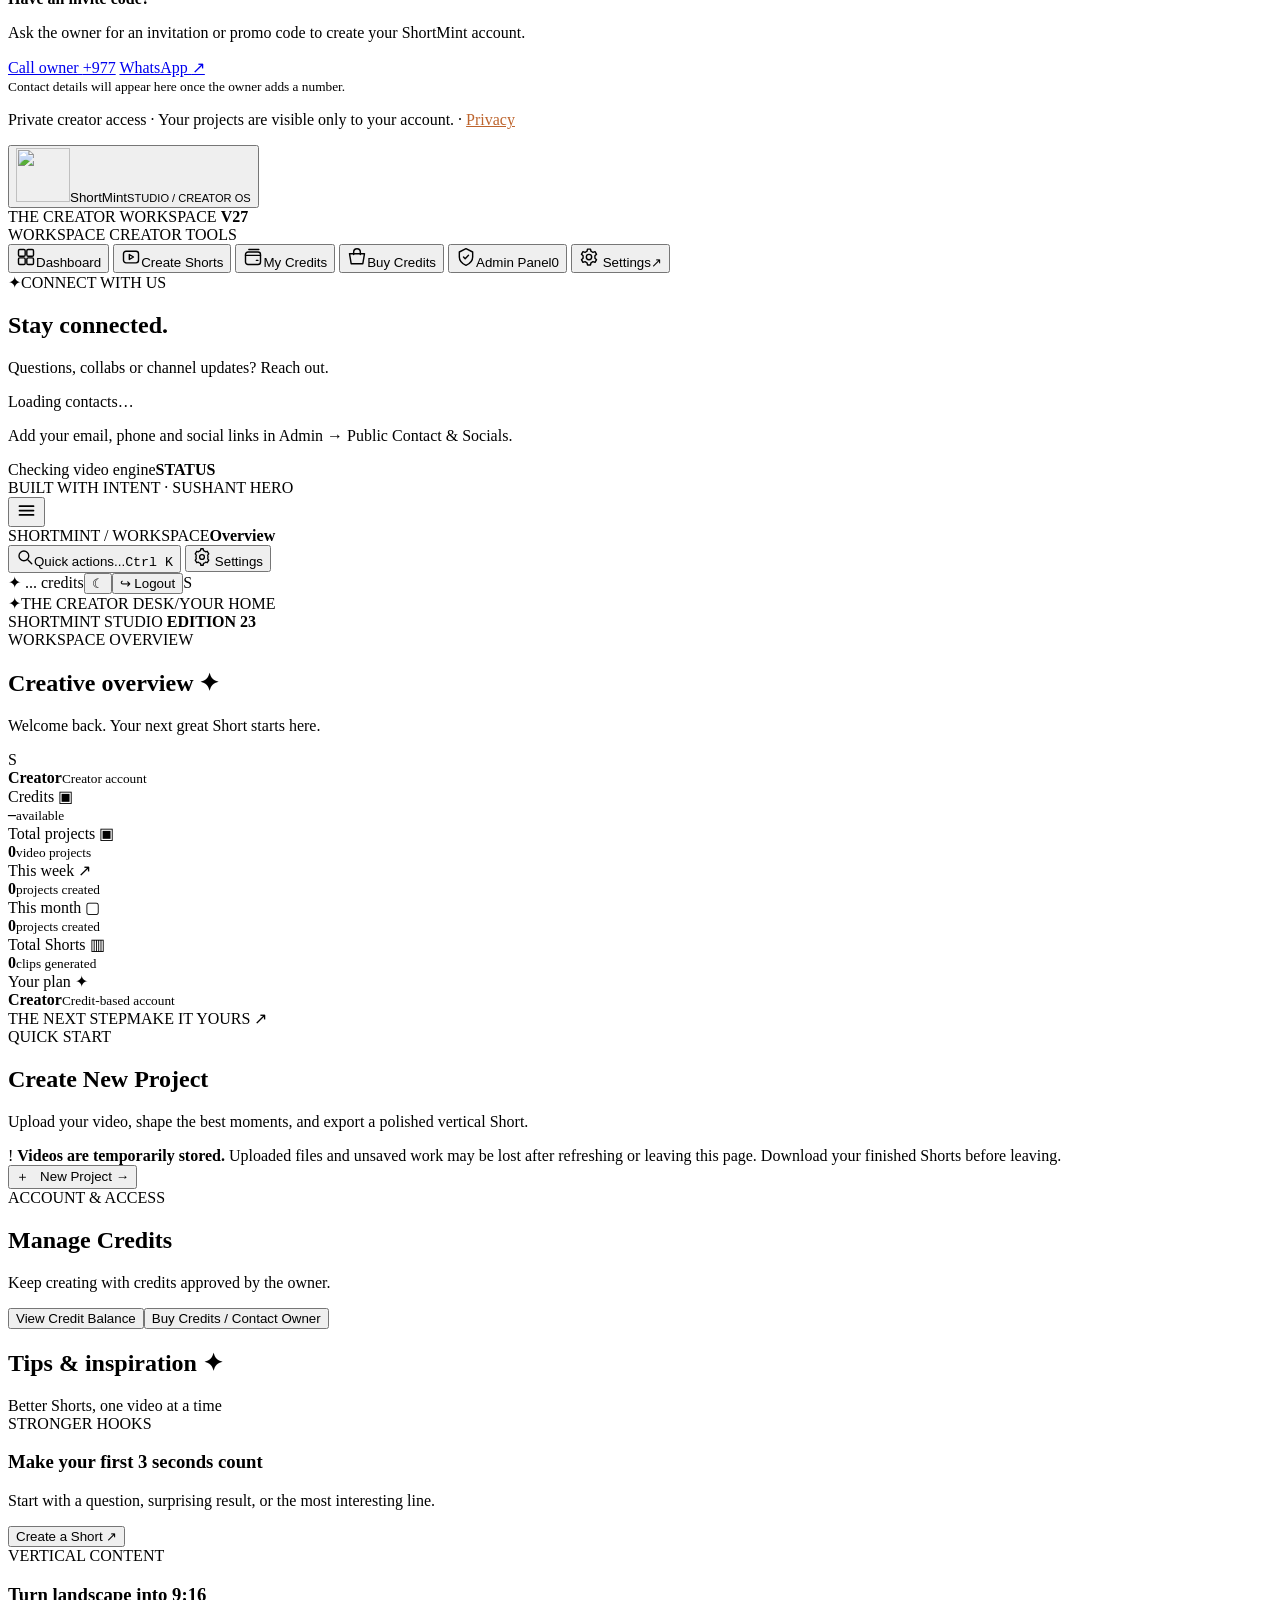
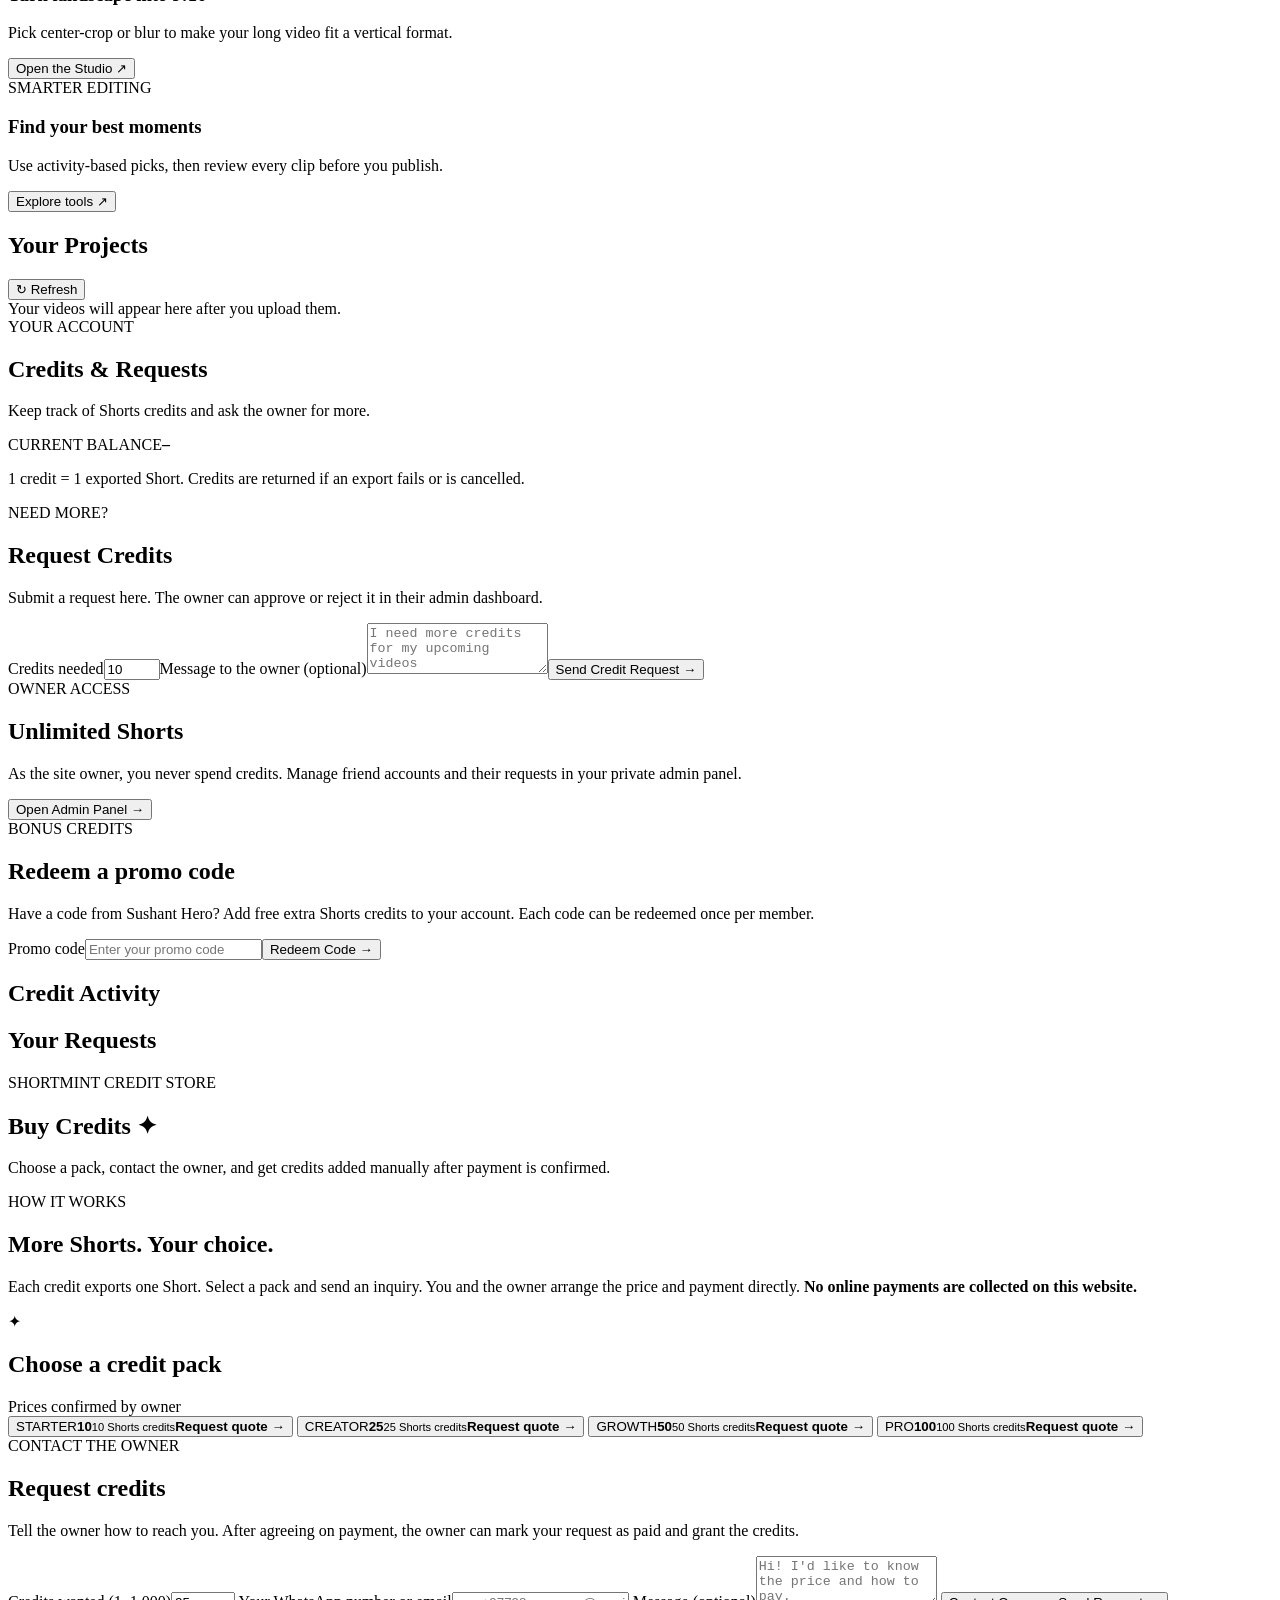
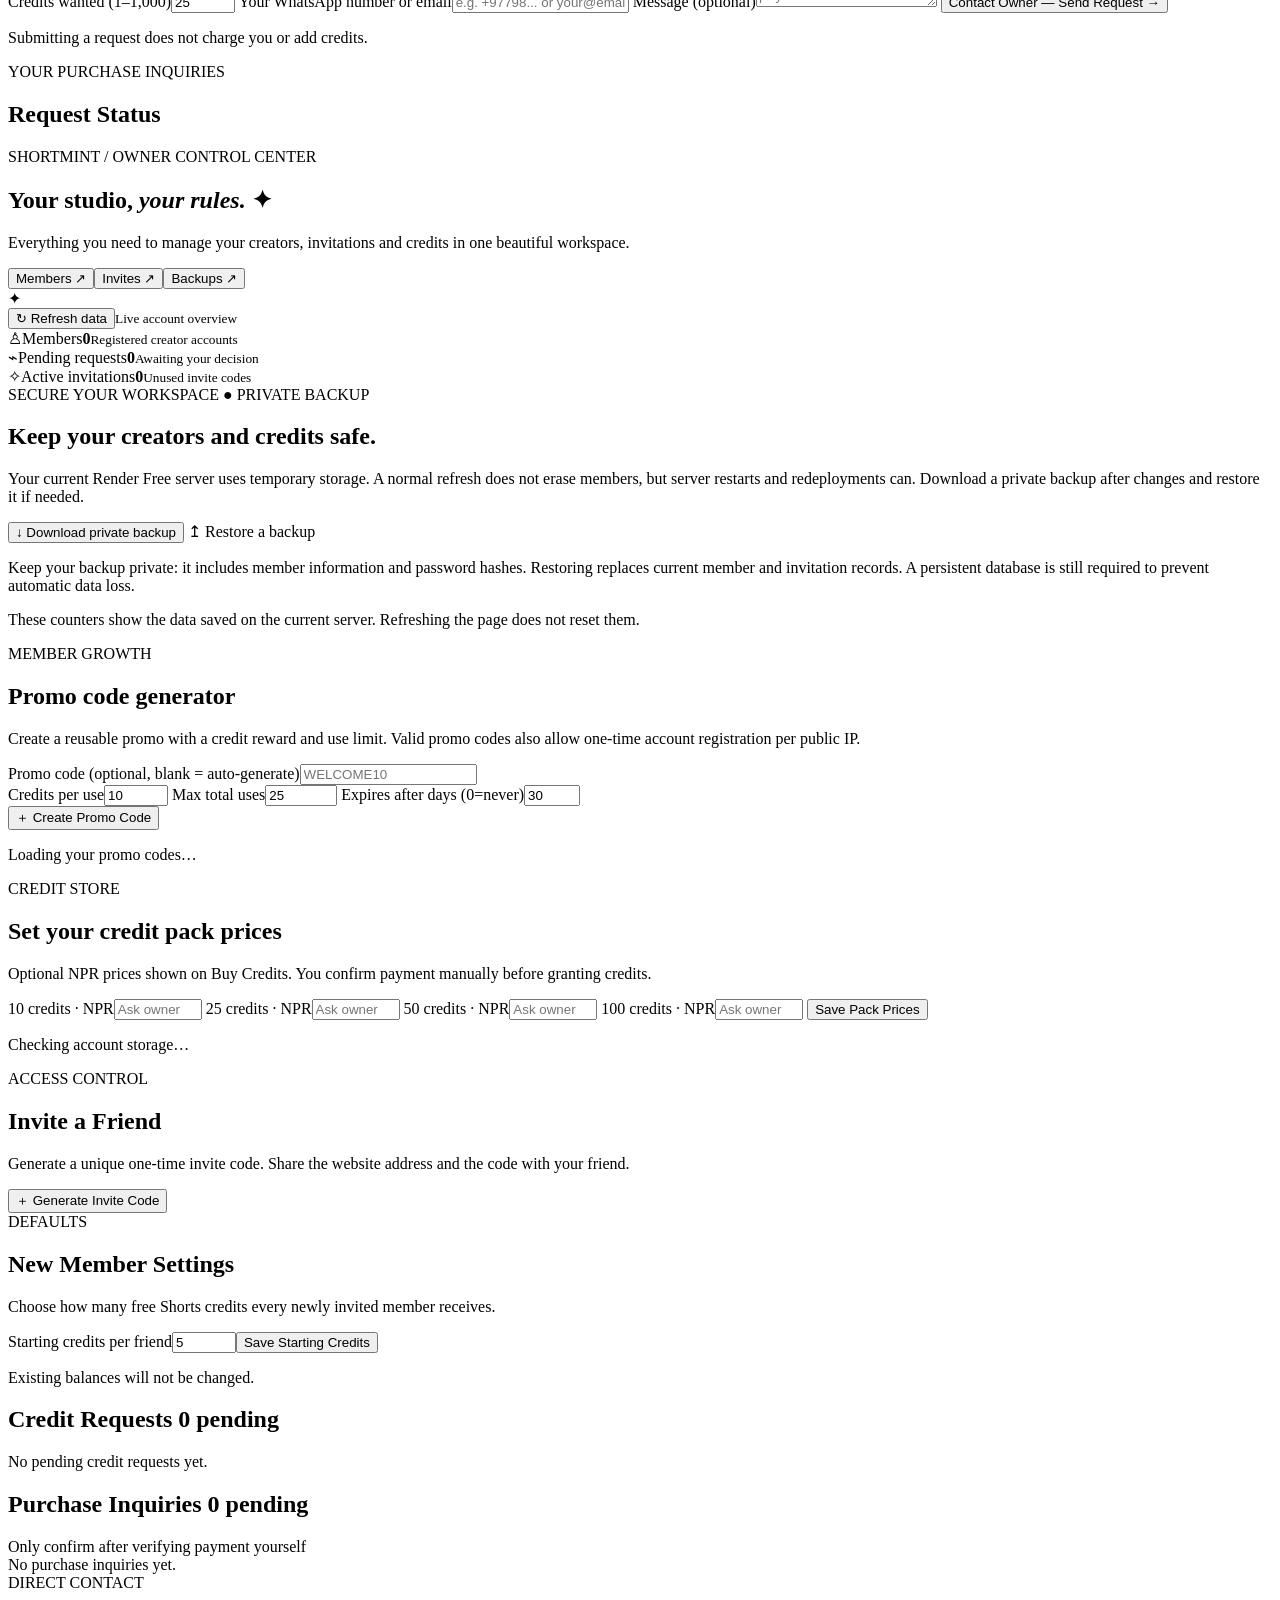
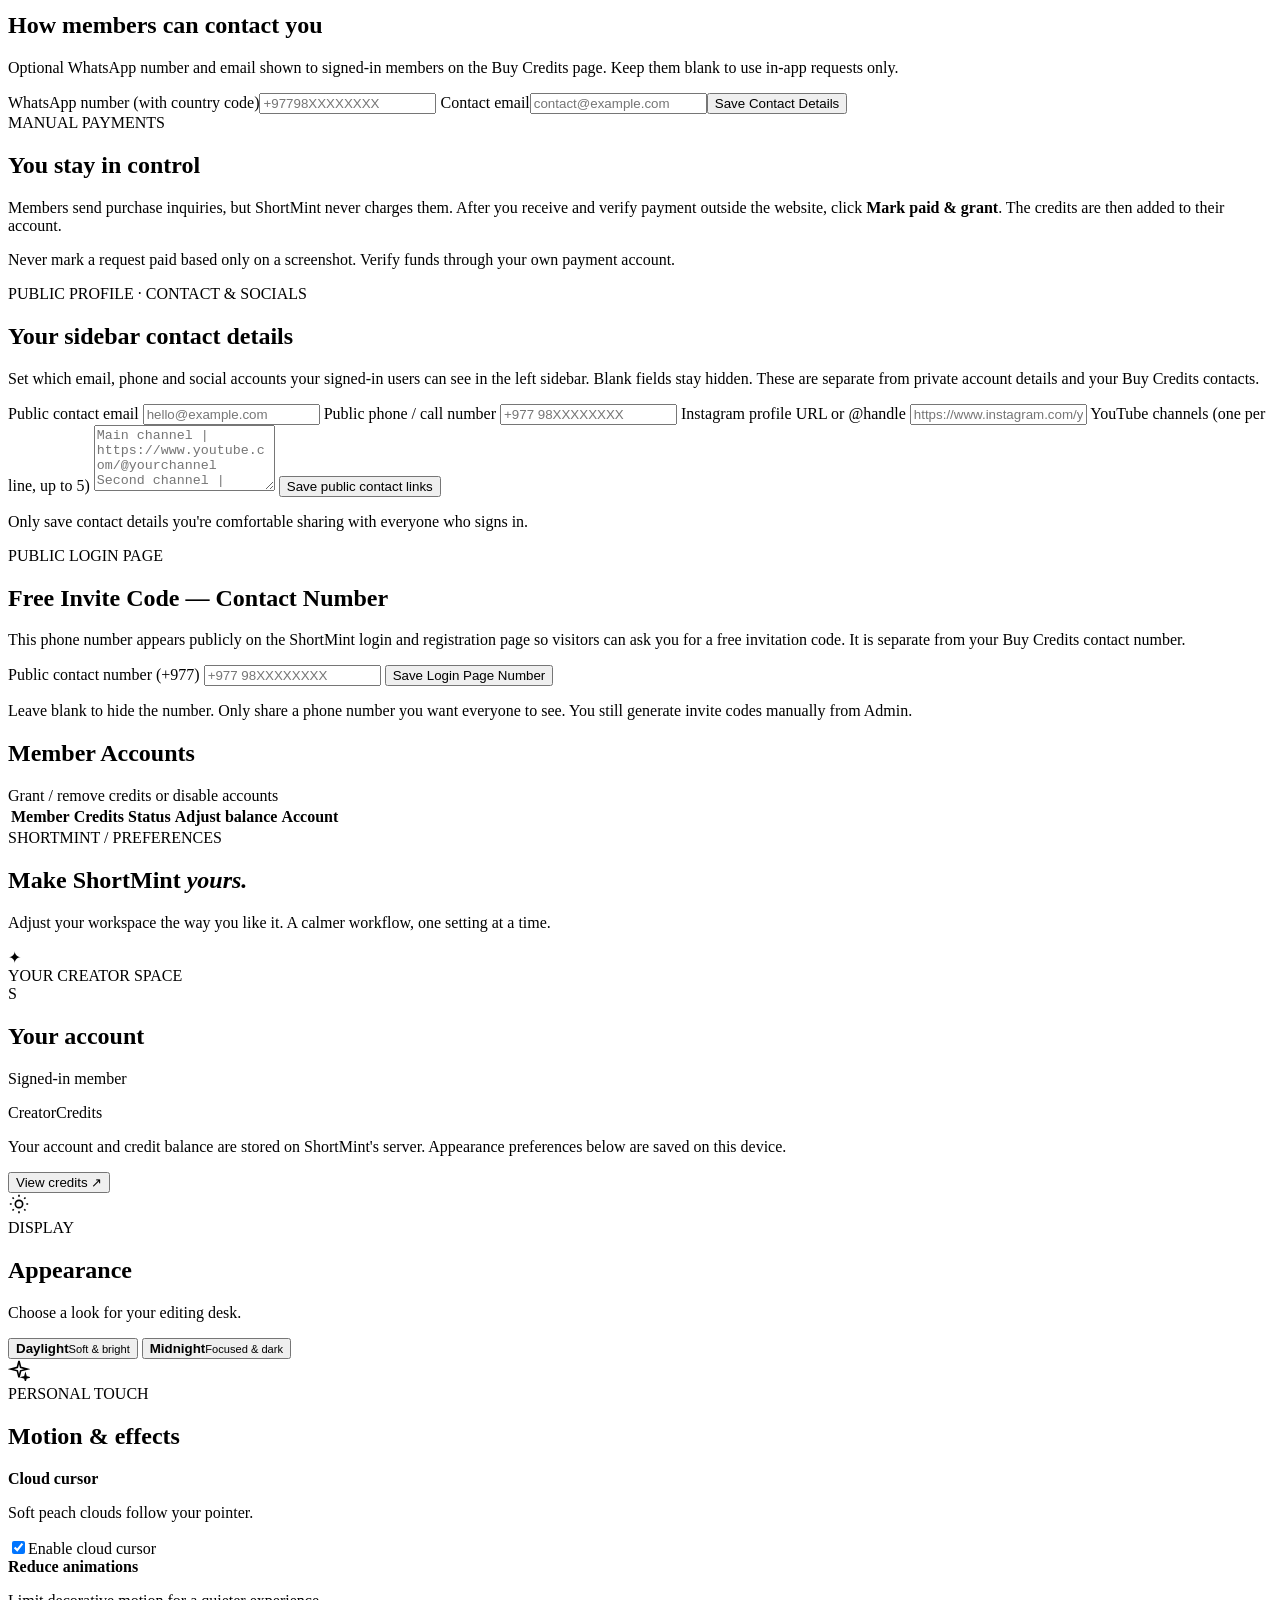
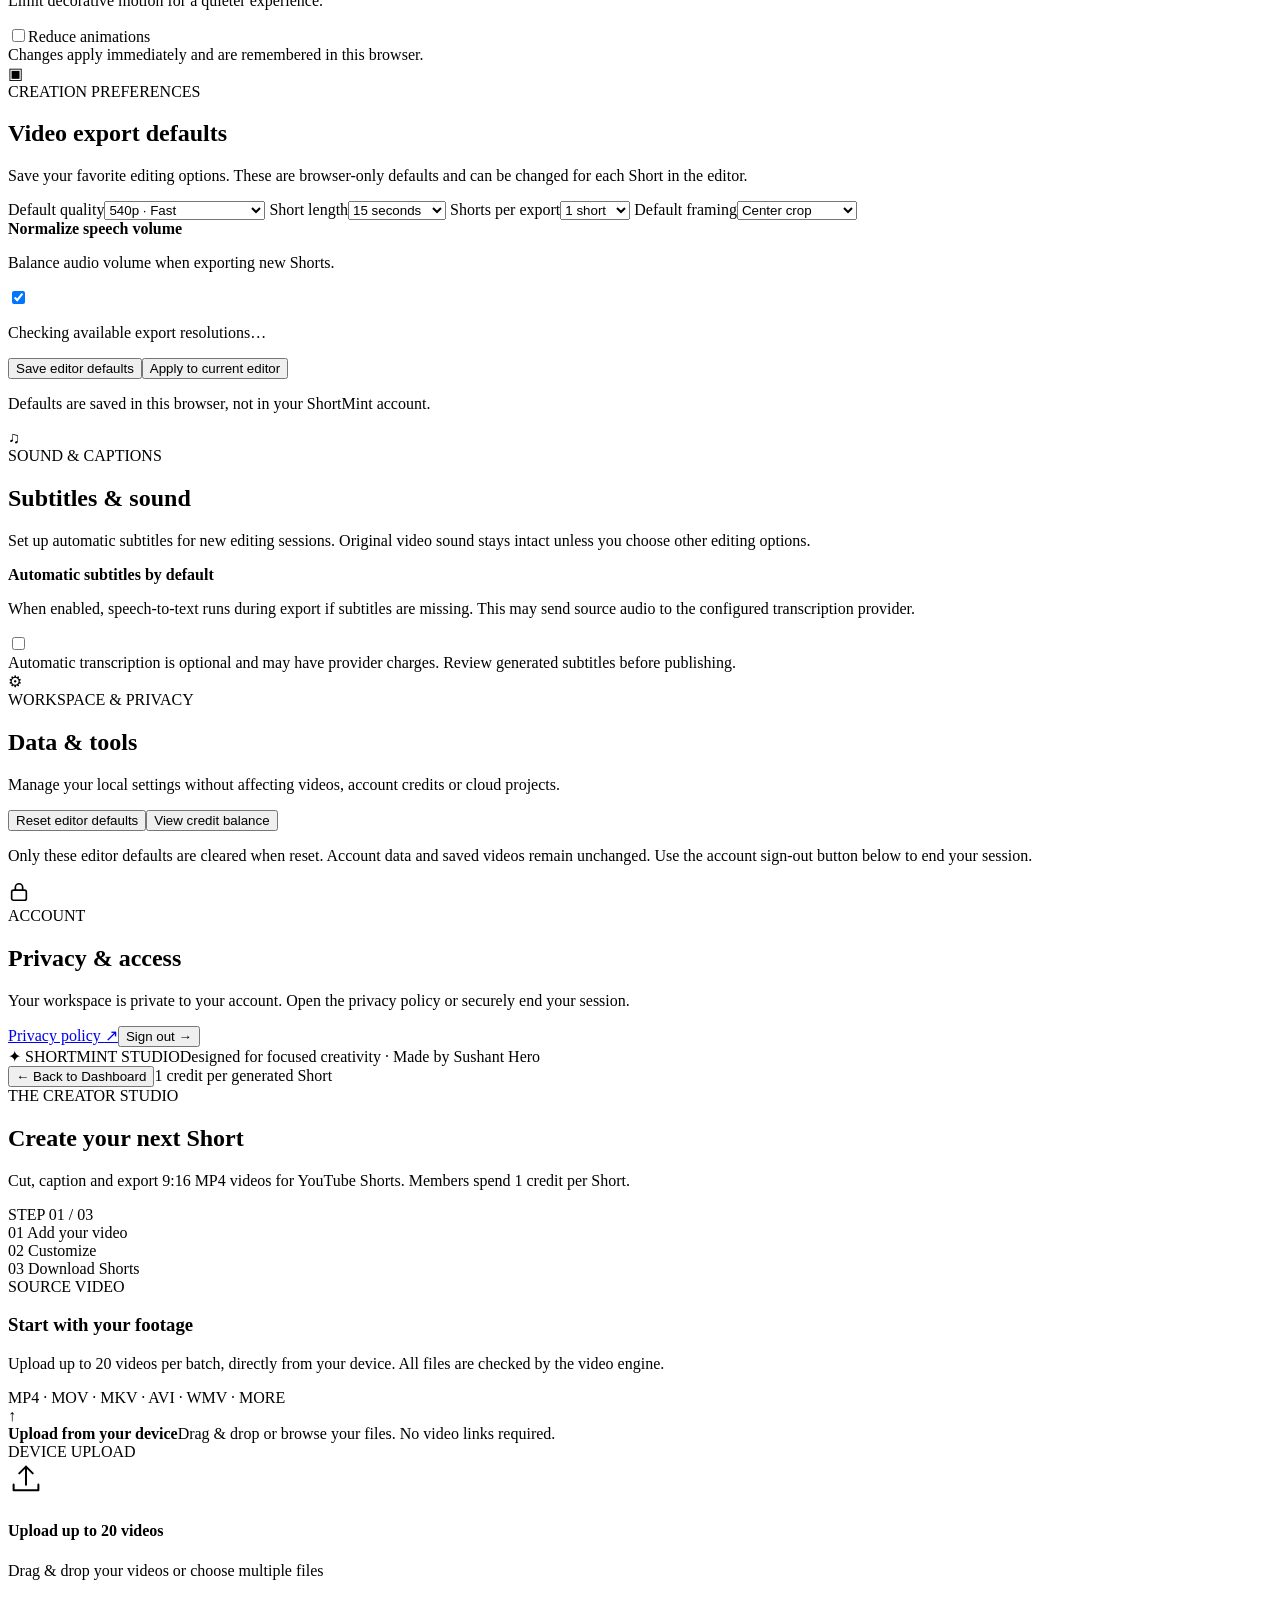
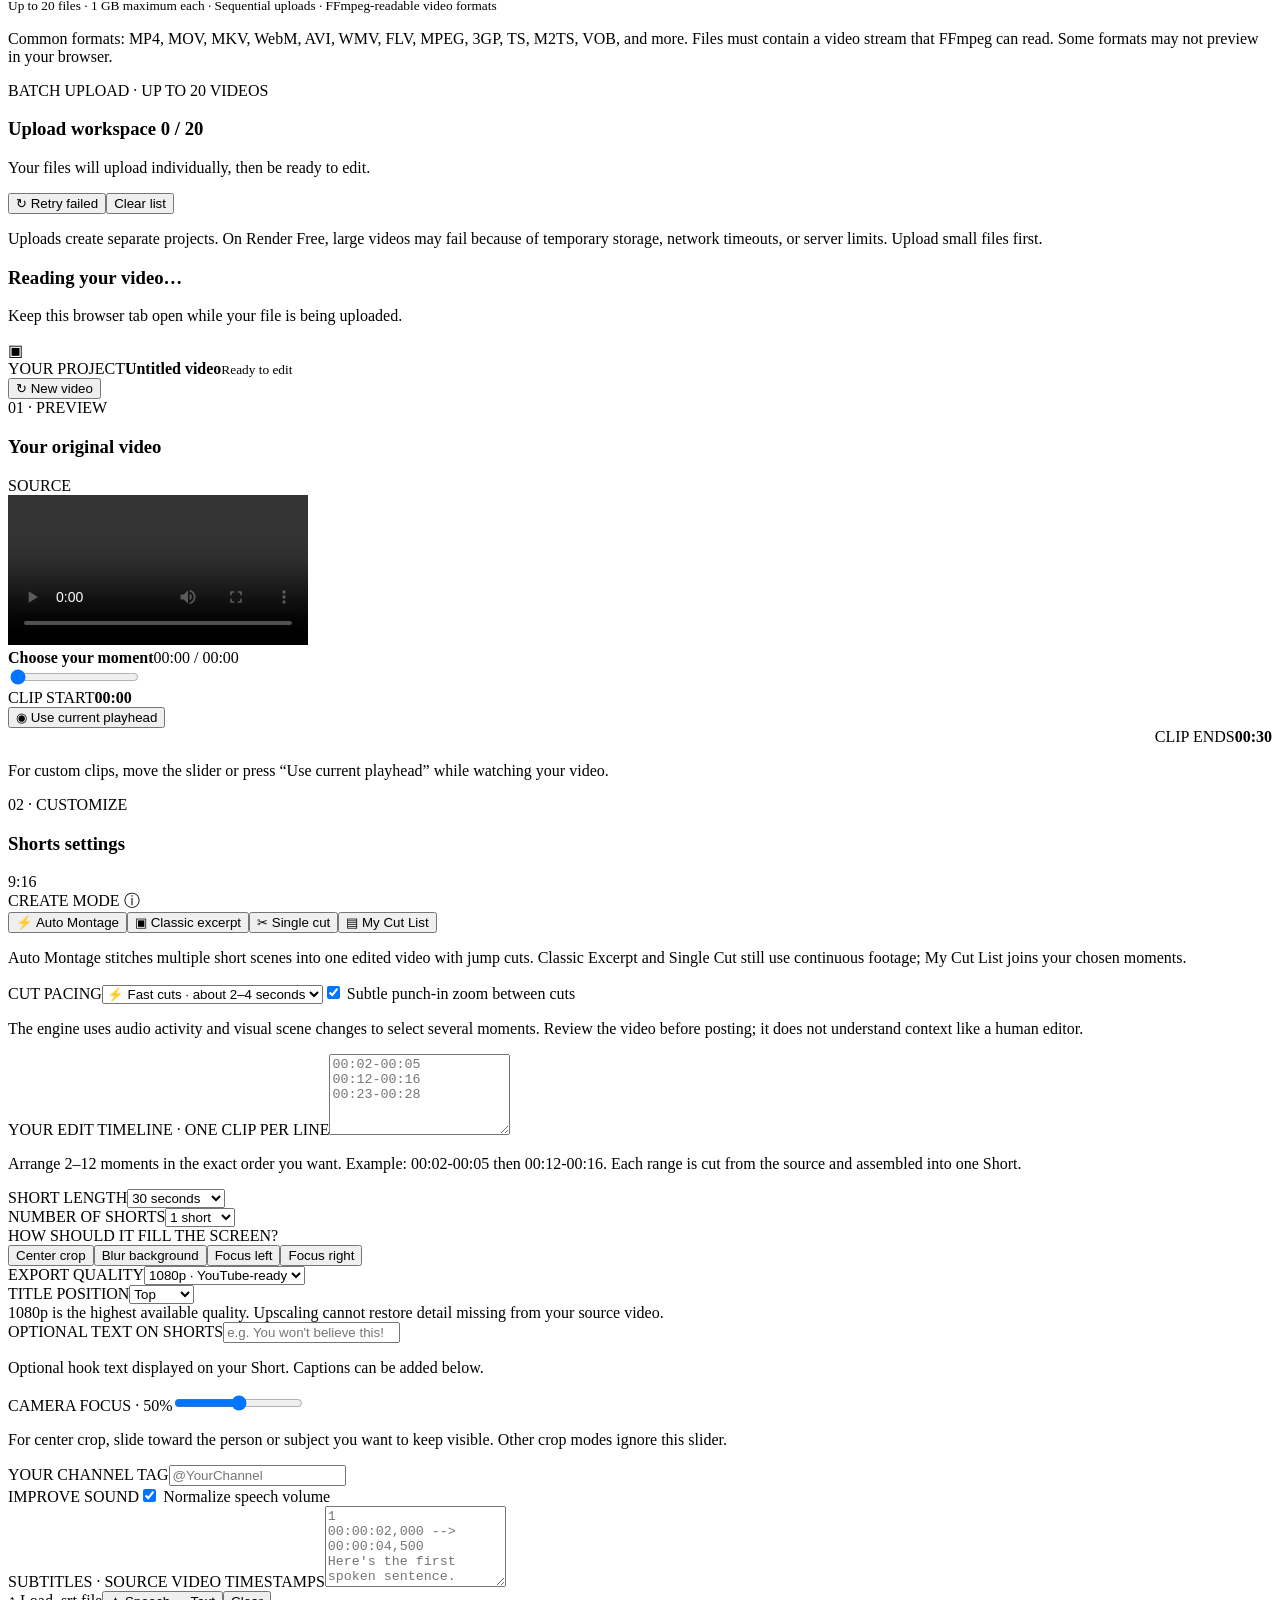
==== commit 37a74aa5: "Add files via upload" ====
--- a/static/index.html
+++ b/static/index.html
@@ -27,6 +27,7 @@
   <link rel="stylesheet" href="/shortmint-brand-v37.css?v=37.0.0">
   <link rel="stylesheet" href="/shortmint-google-migration-v41.css?v=41.0.0">
 <link rel="stylesheet" href="/shortmint-readable-card-v42.css?v=42.0.0">
+  <link rel="stylesheet" href="/shortmint-upload-contrast-v43.css?v=43.0.0">
 </head>
 <body>
   <section id="auth-view" class="auth-screen hidden" aria-label="ShortMint Studio sign in">
@@ -441,7 +442,7 @@
       <div class="steps"><div class="step active" data-step="1"><span>01</span> Add your video</div><div class="step-line"></div><div class="step" data-step="2"><span>02</span> Customize</div><div class="step-line"></div><div class="step" data-step="3"><span>03</span> Download Shorts</div></div>
       <div class="upload-panel" id="upload-panel">
         <div class="upload-header"><div><div class="panel-label">SOURCE VIDEO</div><h3>Start with your footage</h3><p>Upload up to 20 videos per batch, directly from your device. All files are checked by the video engine.</p></div><div class="supported">MP4 · MOV · MKV · AVI · WMV · MORE</div></div>
-        <div class="sm-upload-focus"><span class="sm-upload-focus-icon" aria-hidden="true">↑</span><div><strong>Upload from your device</strong><span>Drag & drop or browse your files. No video links required.</span></div><span class="sm-upload-focus-label">ONLY SOURCE</span></div>
+        <div class="sm-upload-focus"><span class="sm-upload-focus-icon" aria-hidden="true">↑</span><div><strong>Upload from your device</strong><span>Drag & drop or browse your files. No video links required.</span></div><span class="sm-upload-focus-label">DEVICE UPLOAD</span></div>
         <div class="source-content" id="file-source">
           <div id="dropzone" class="dropzone" tabindex="0" role="button" aria-label="Select a video file">
             <div class="upload-symbol"><svg viewBox="0 0 32 32" width="36" height="36" fill="none" stroke="currentColor" stroke-width="1.8" stroke-linecap="round" stroke-linejoin="round"><path d="M16 21V5m-6 6 6-6 6 6"/><path d="M5 21v5h22v-5"/></svg></div>
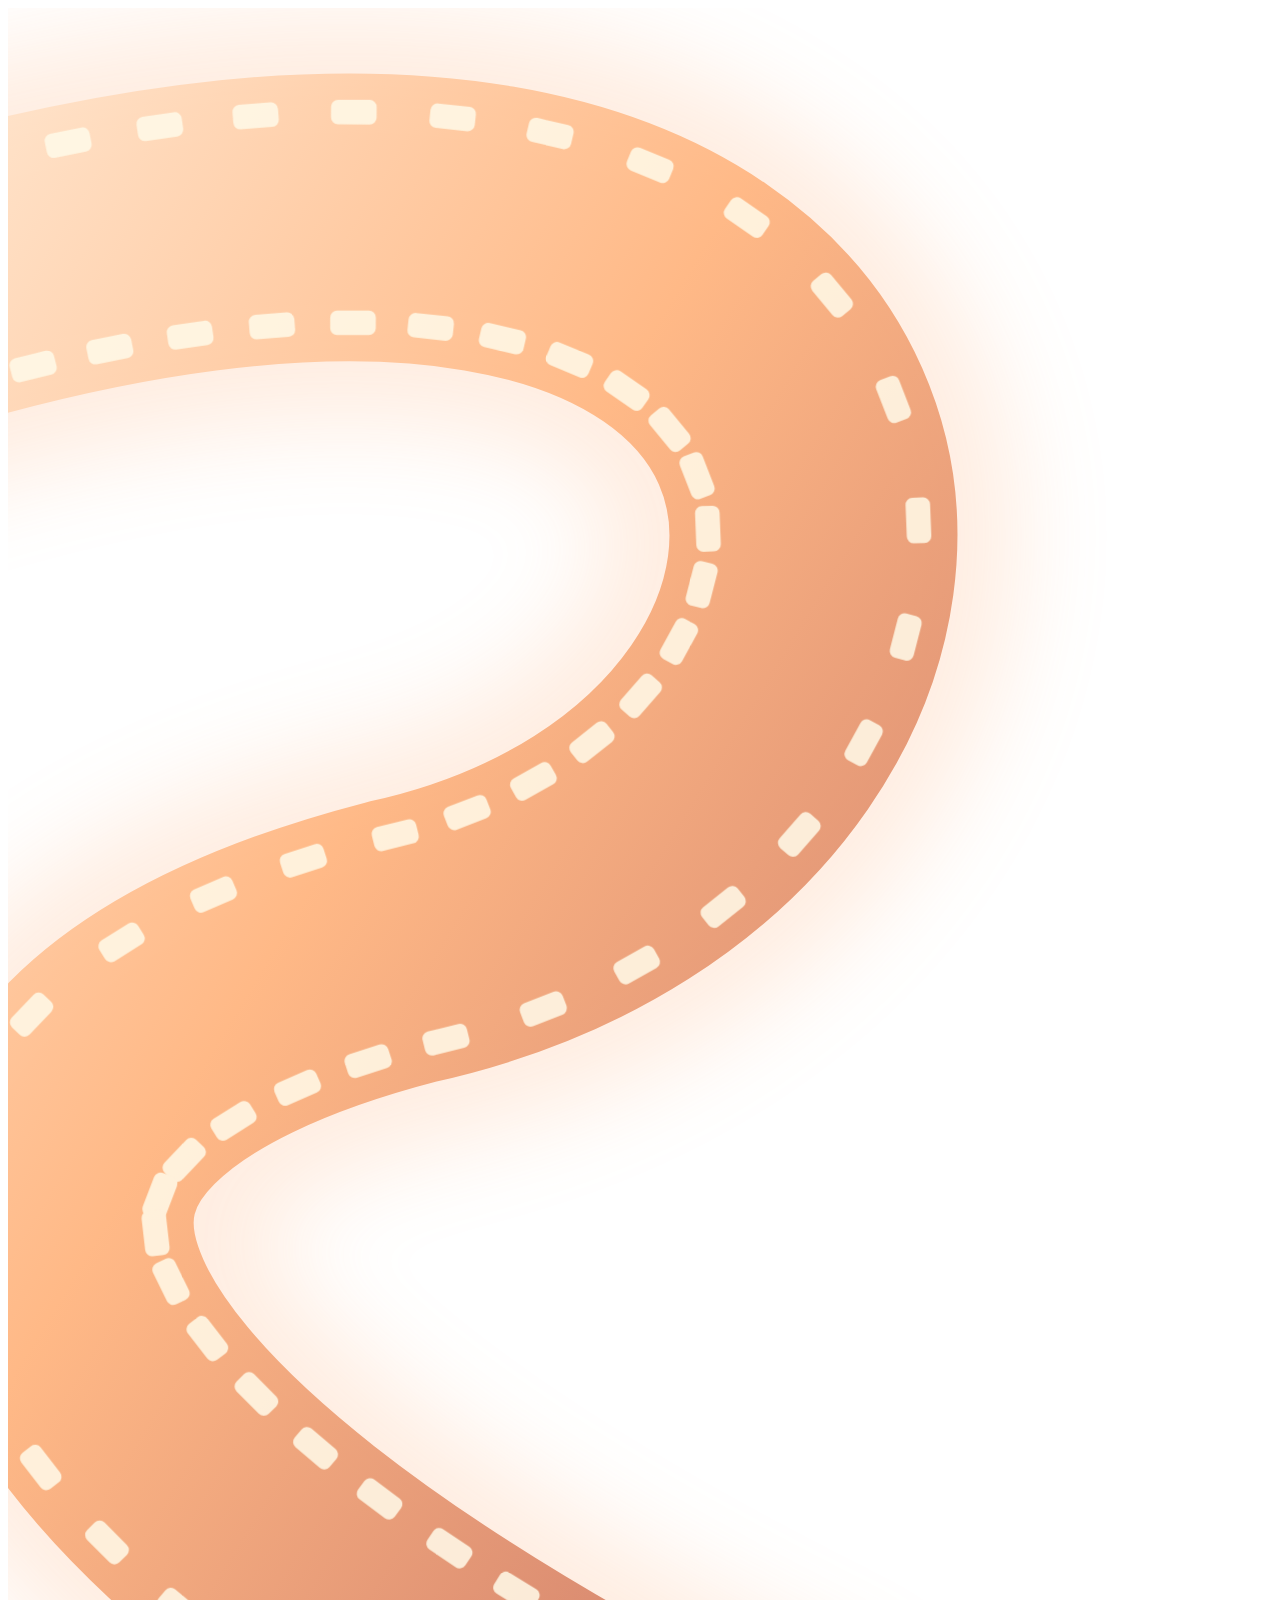
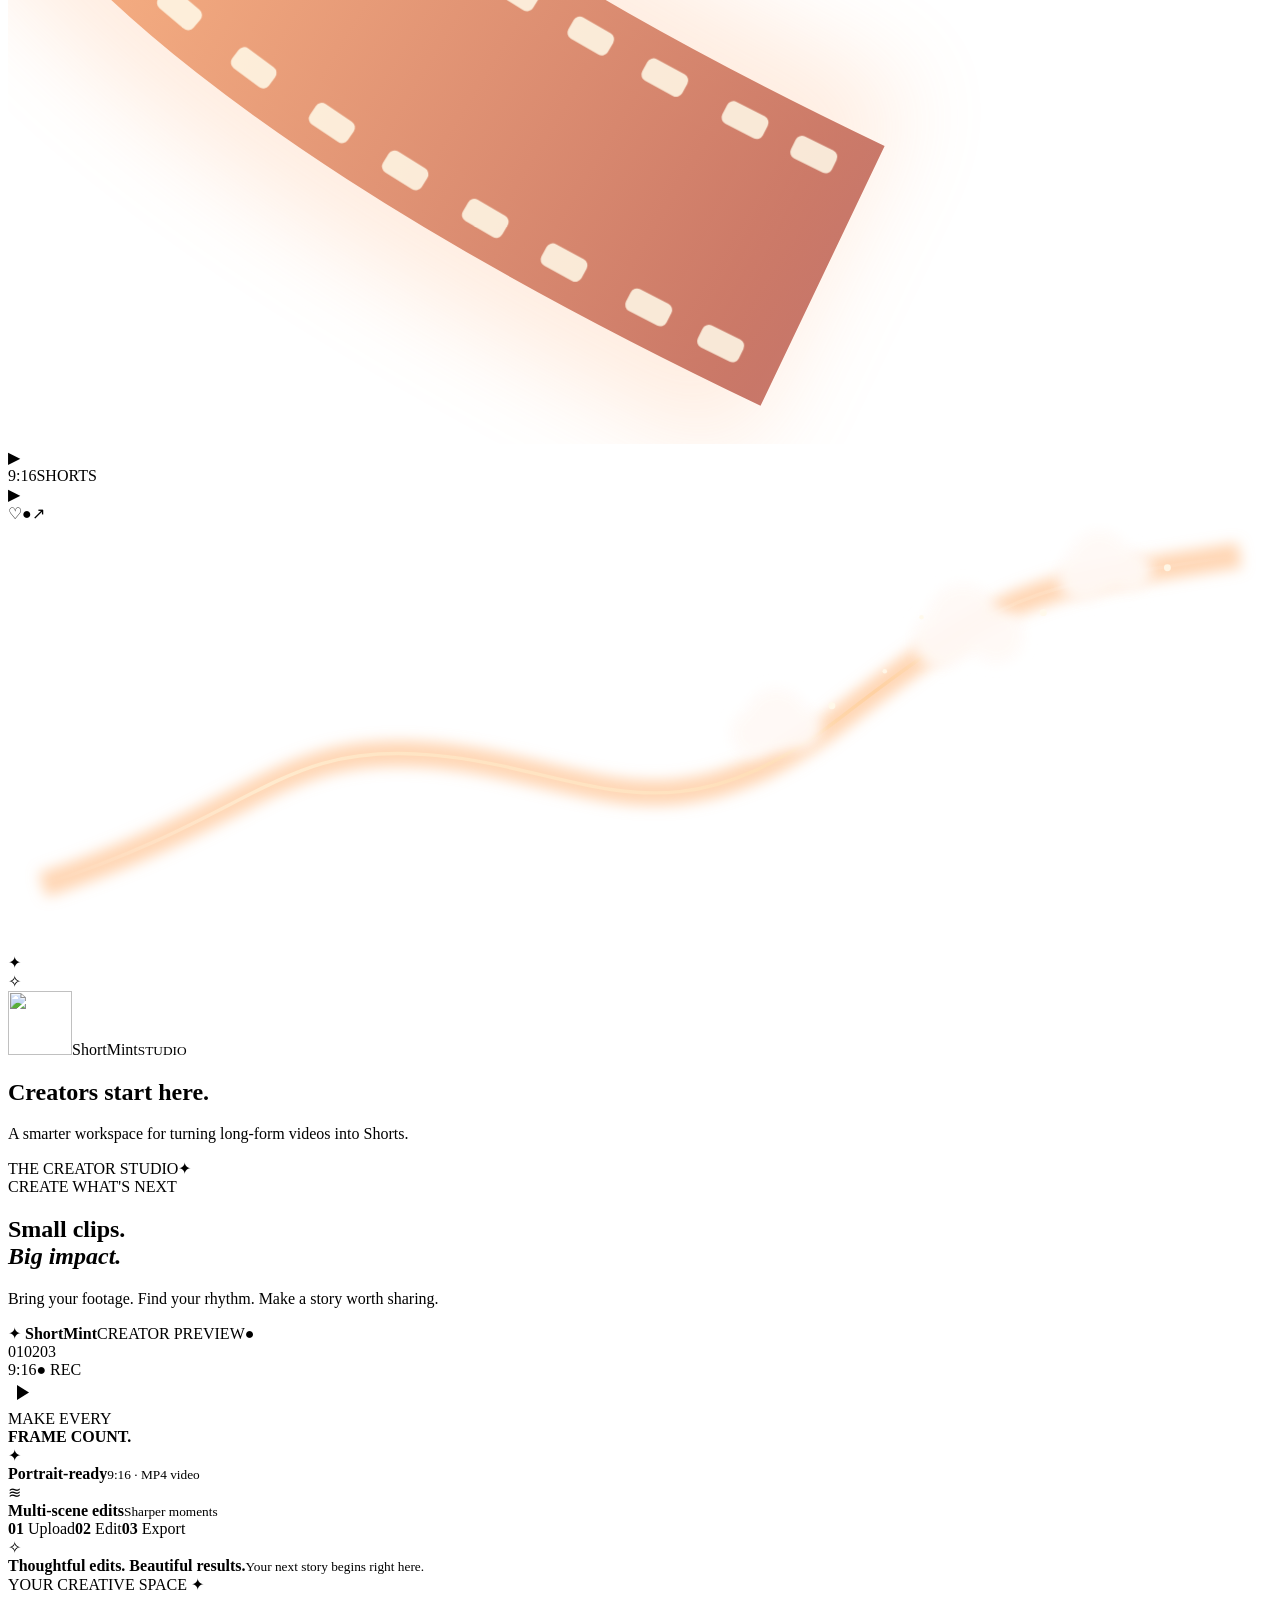
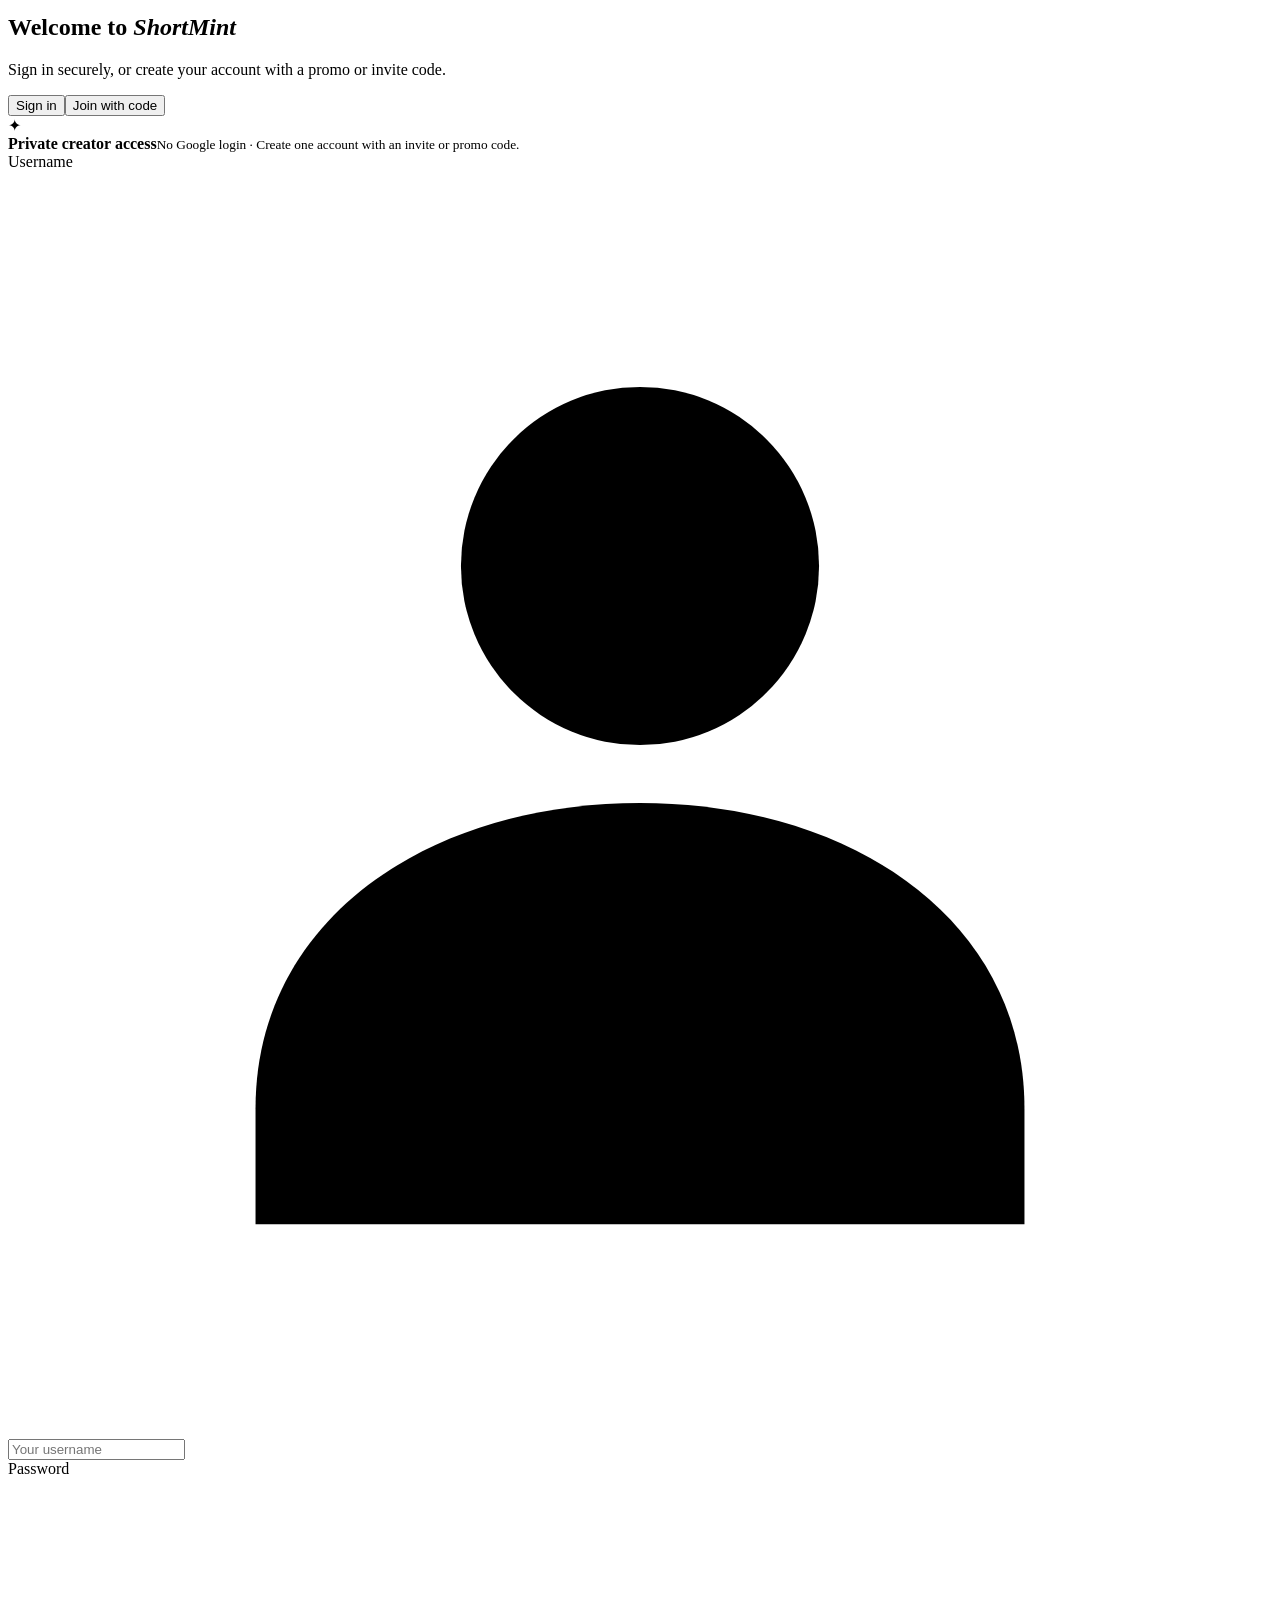
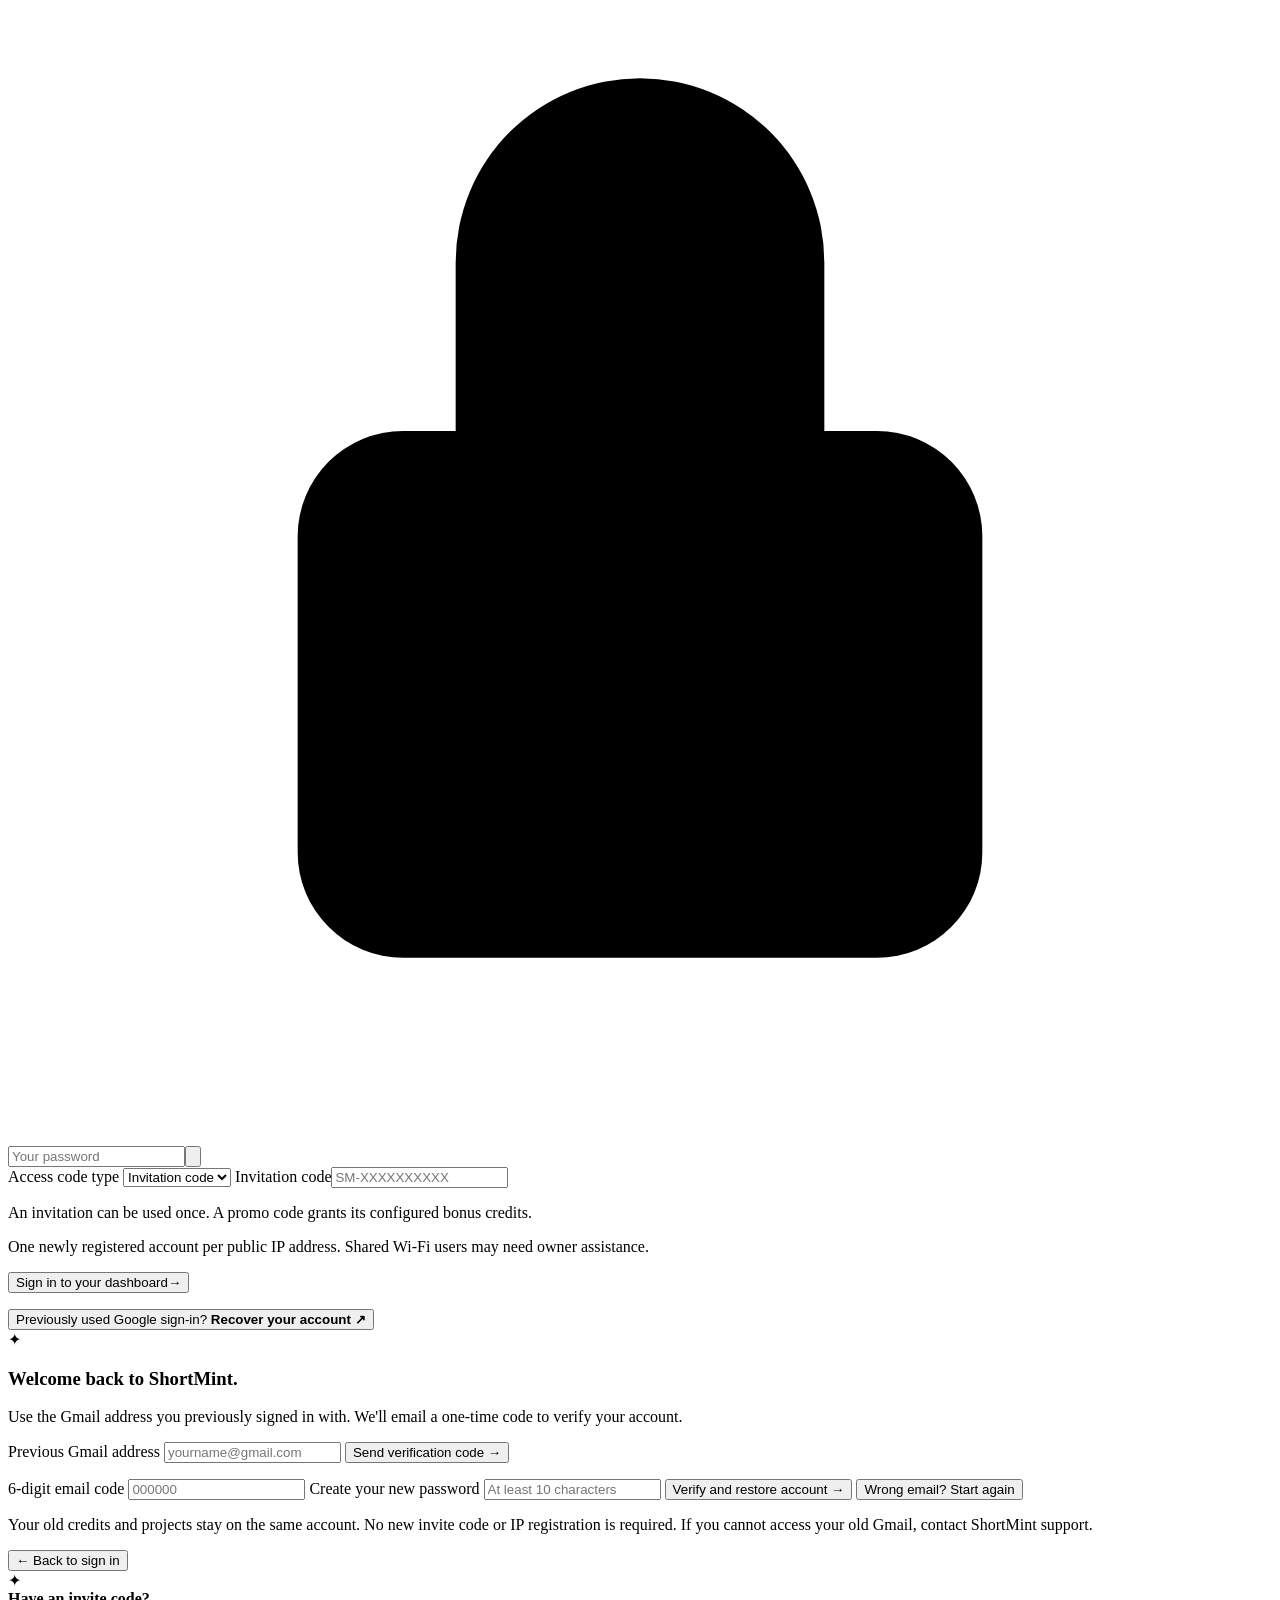
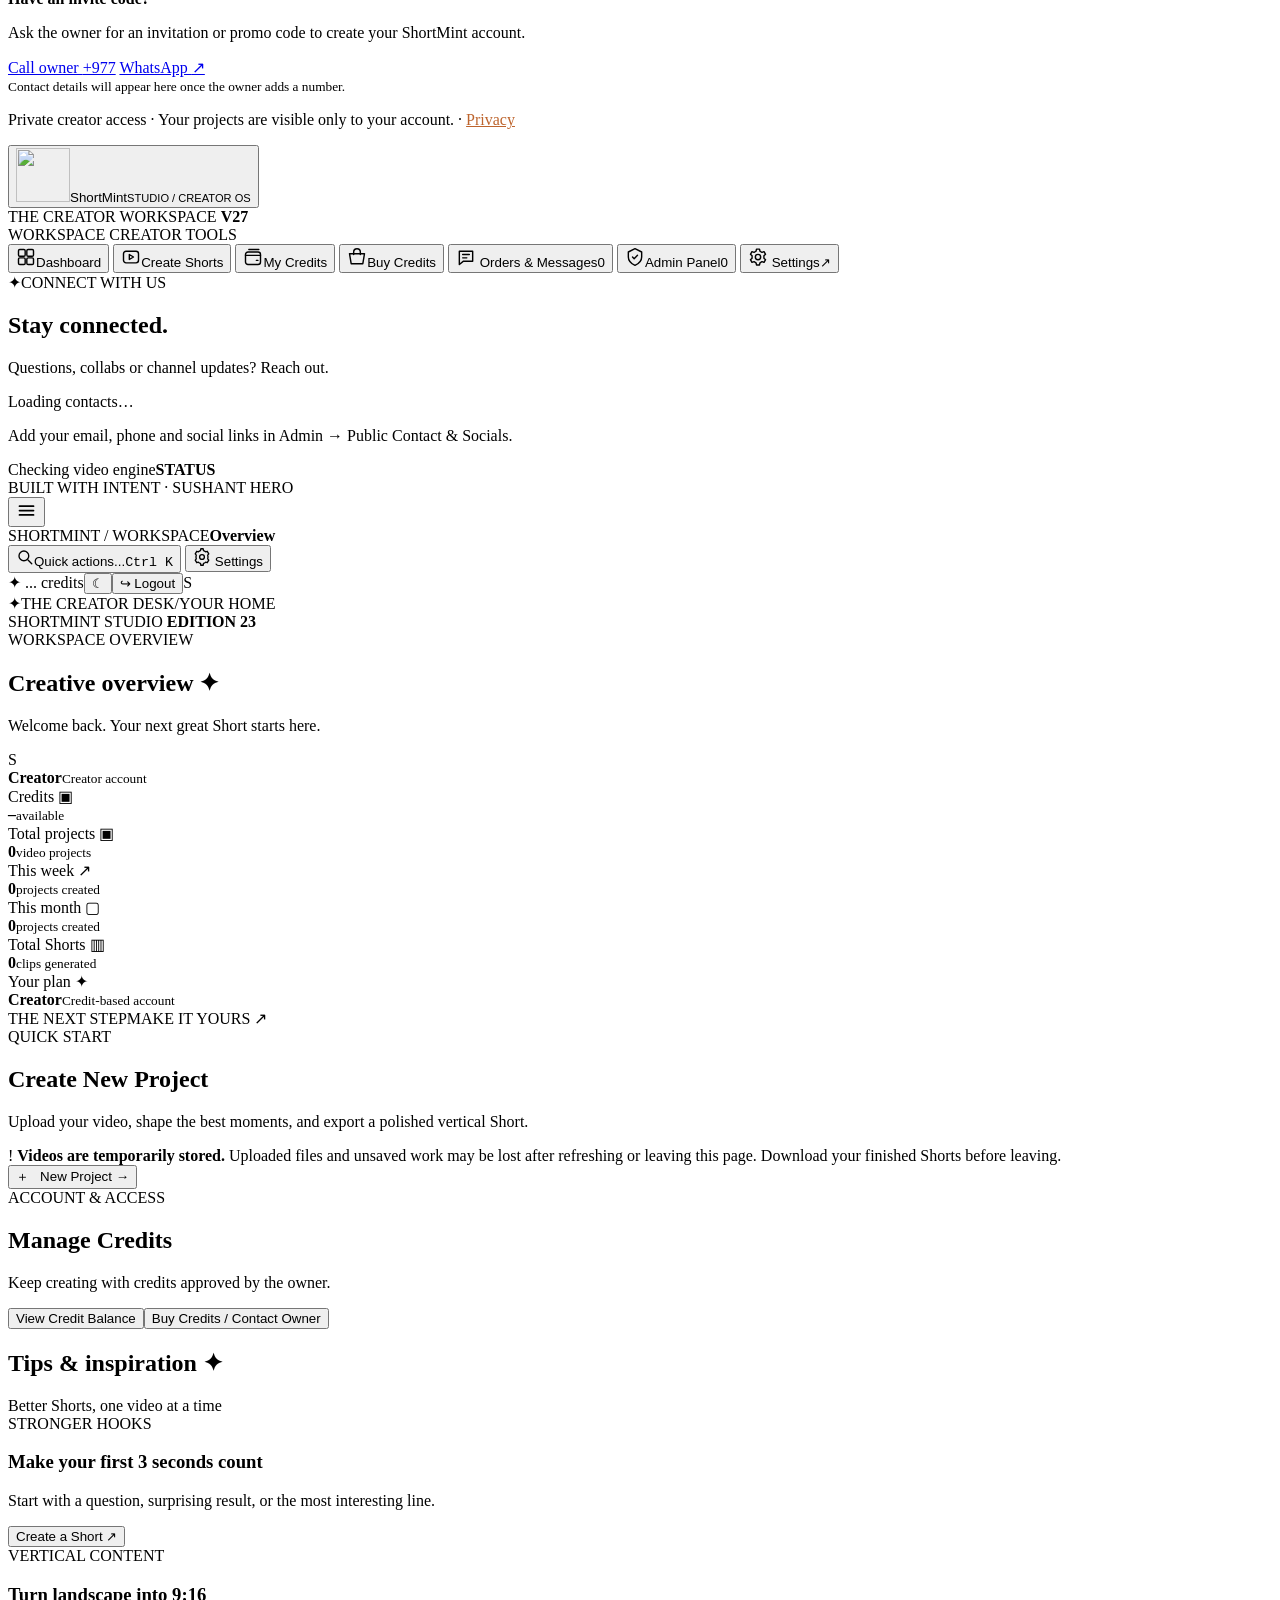
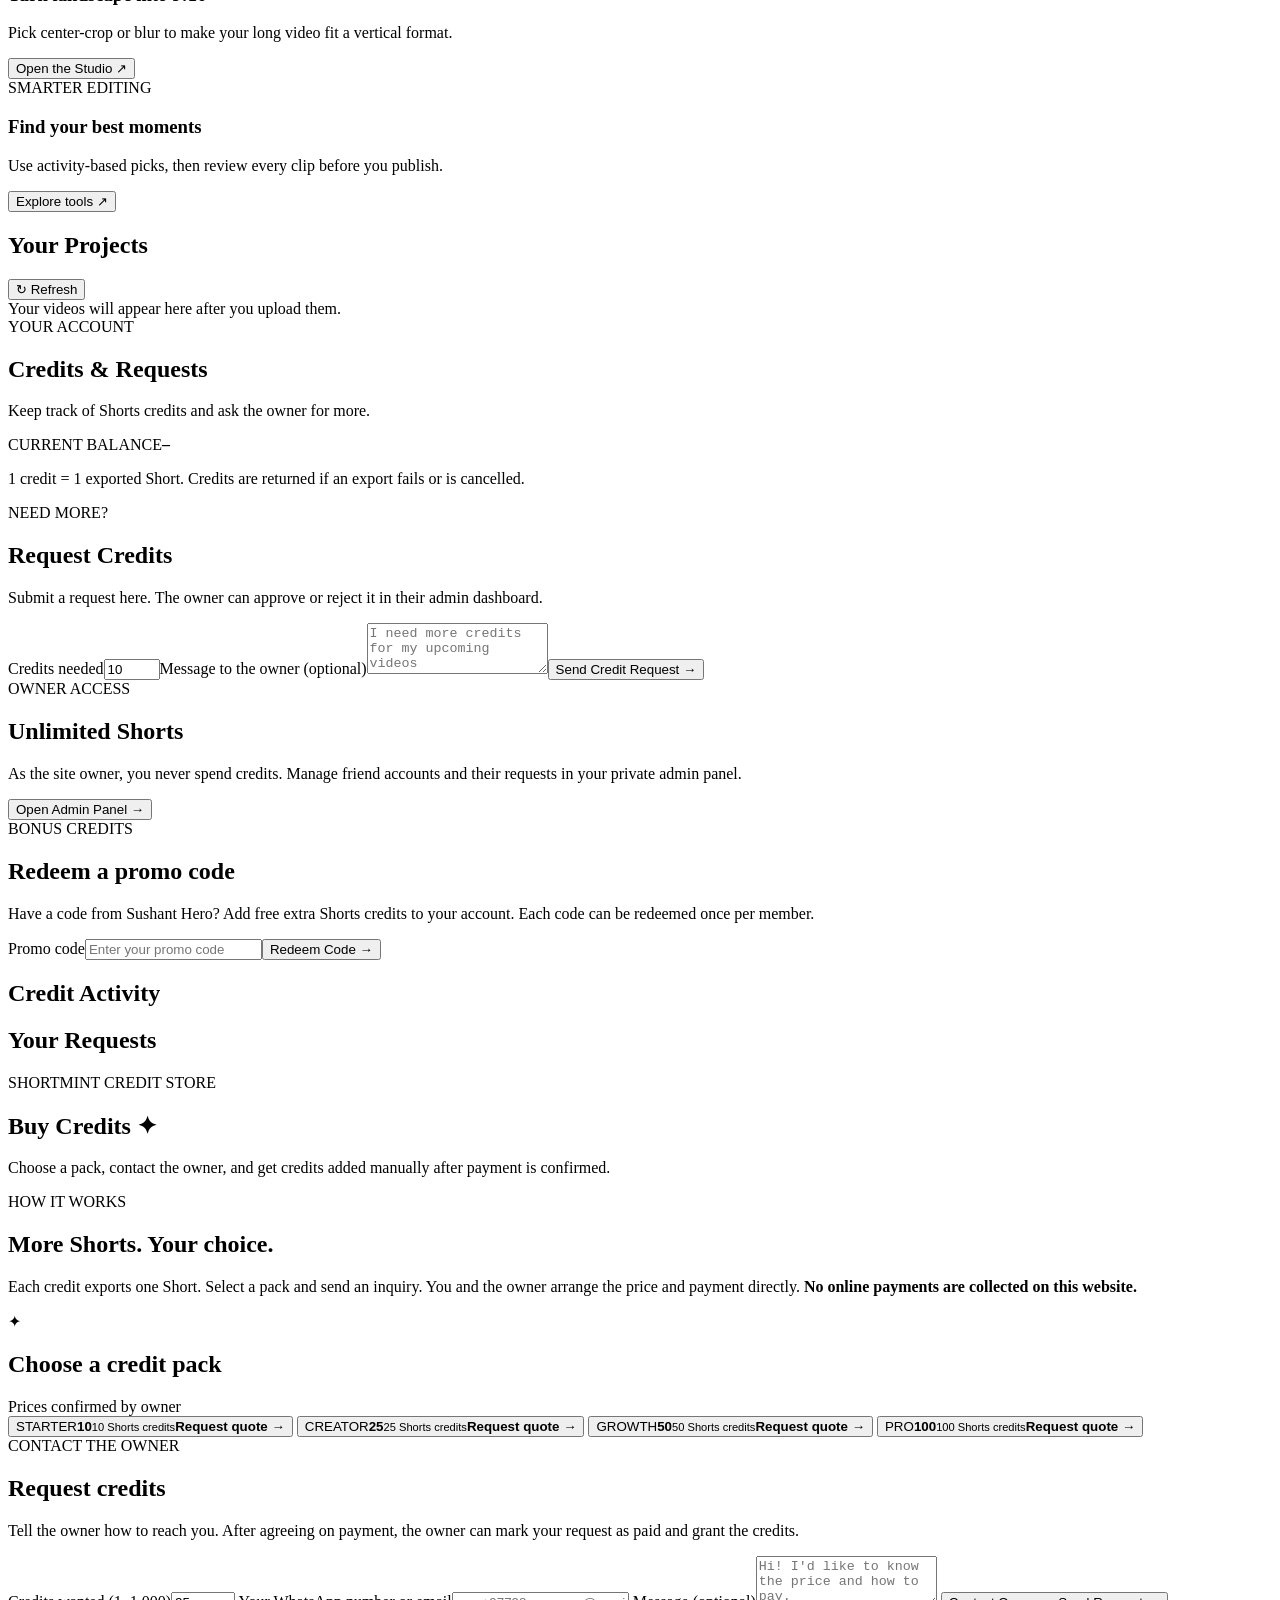
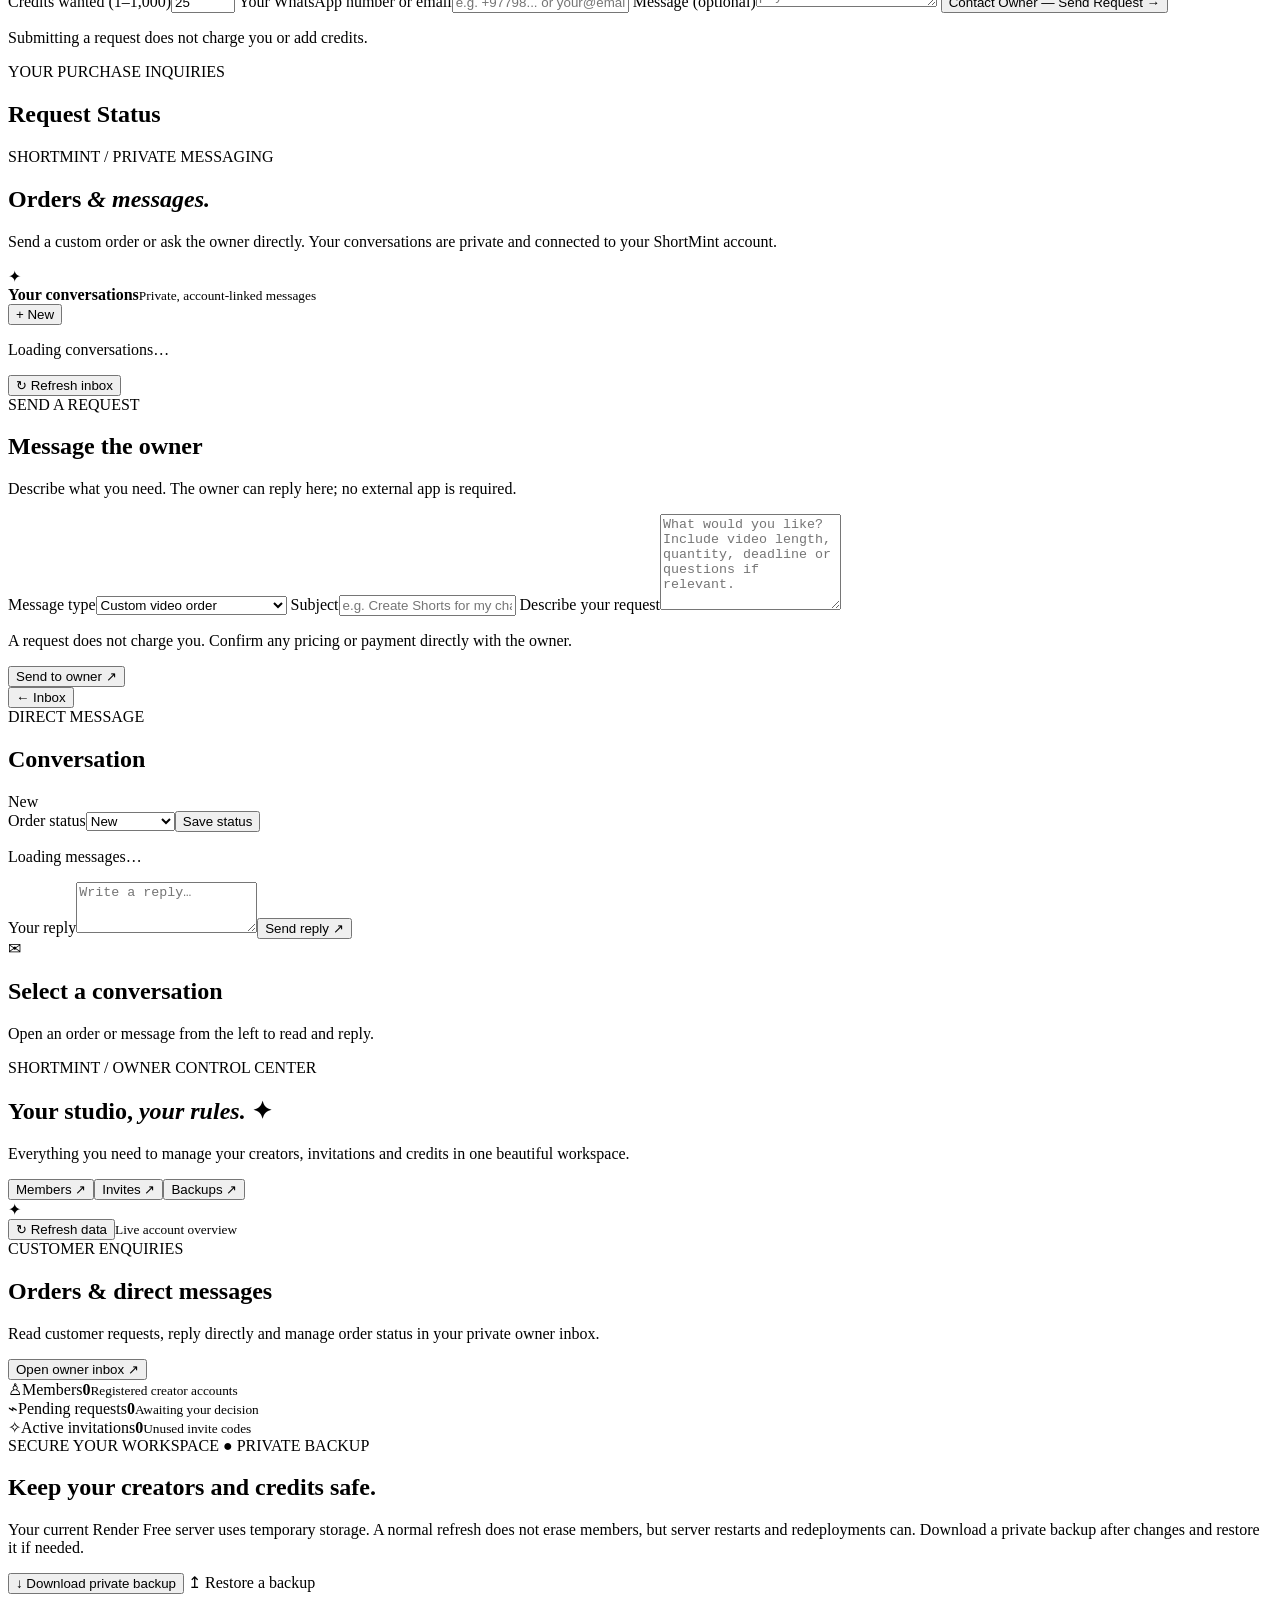
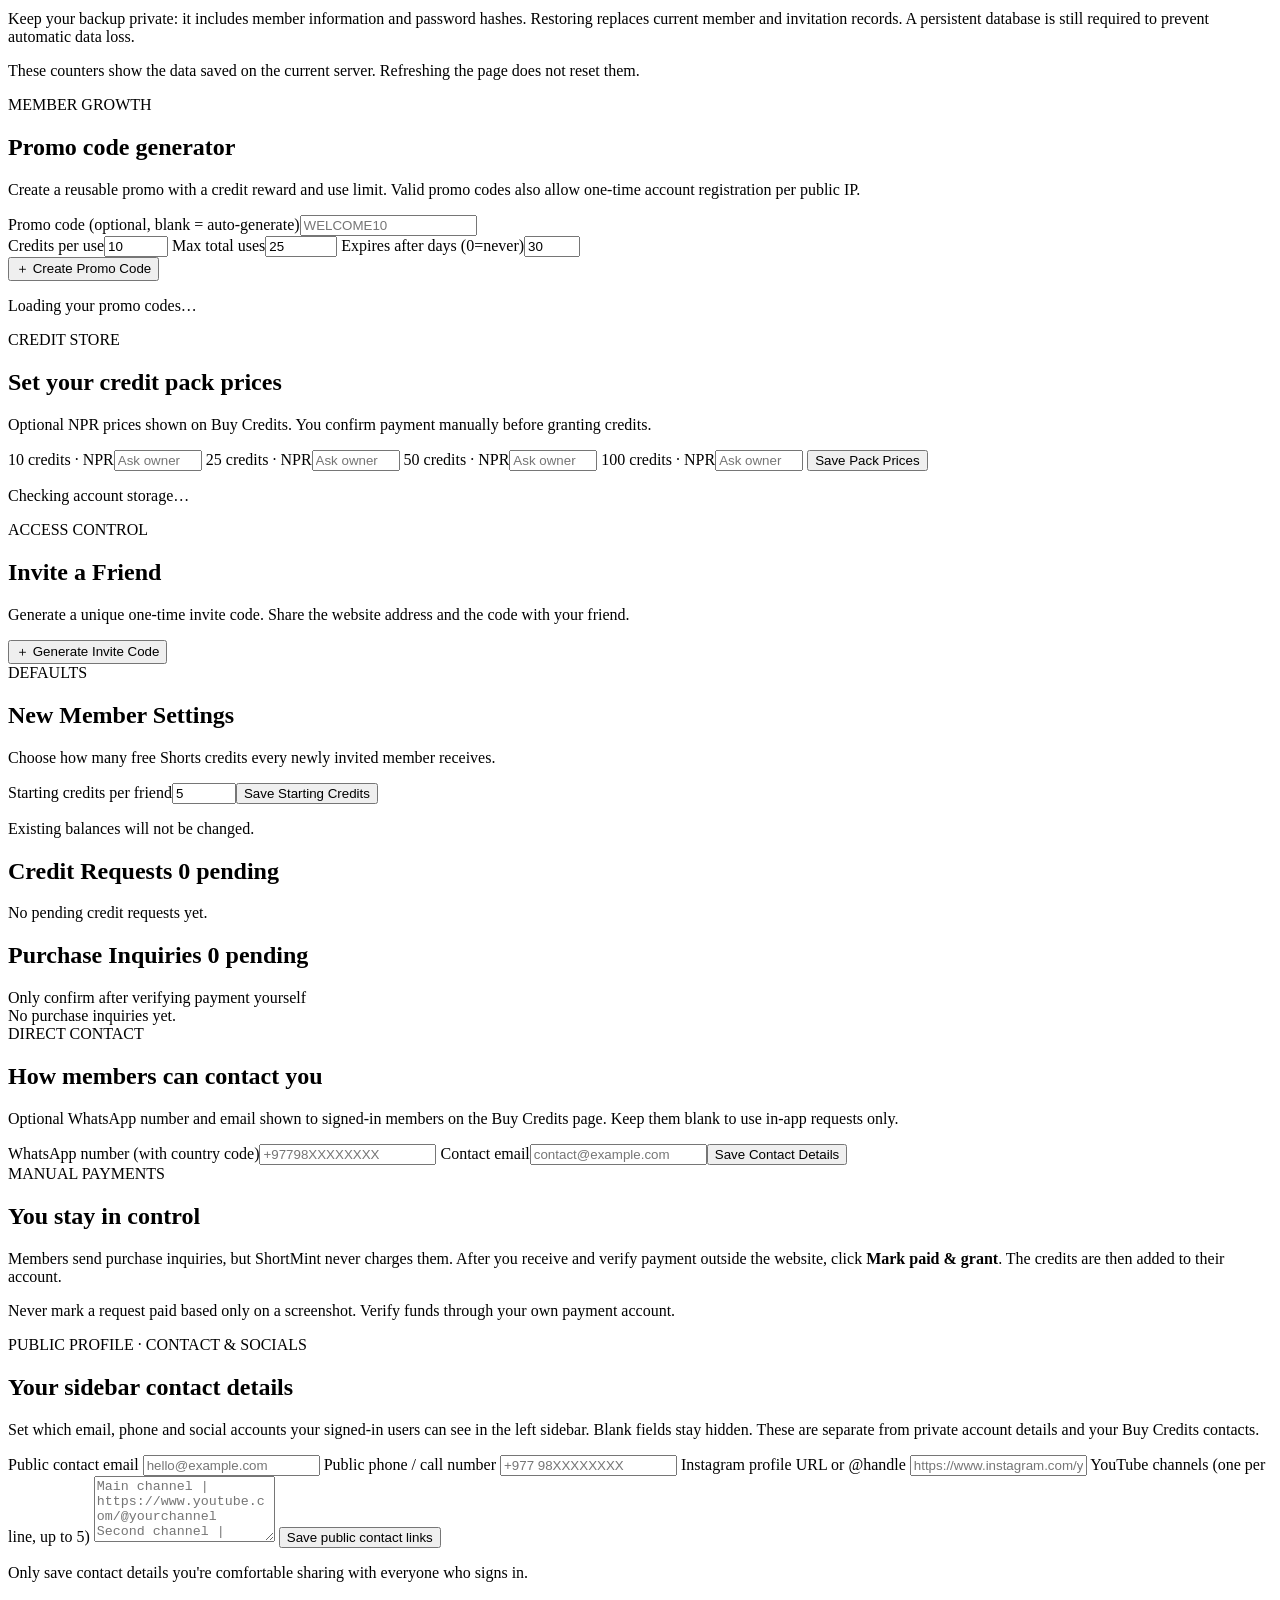
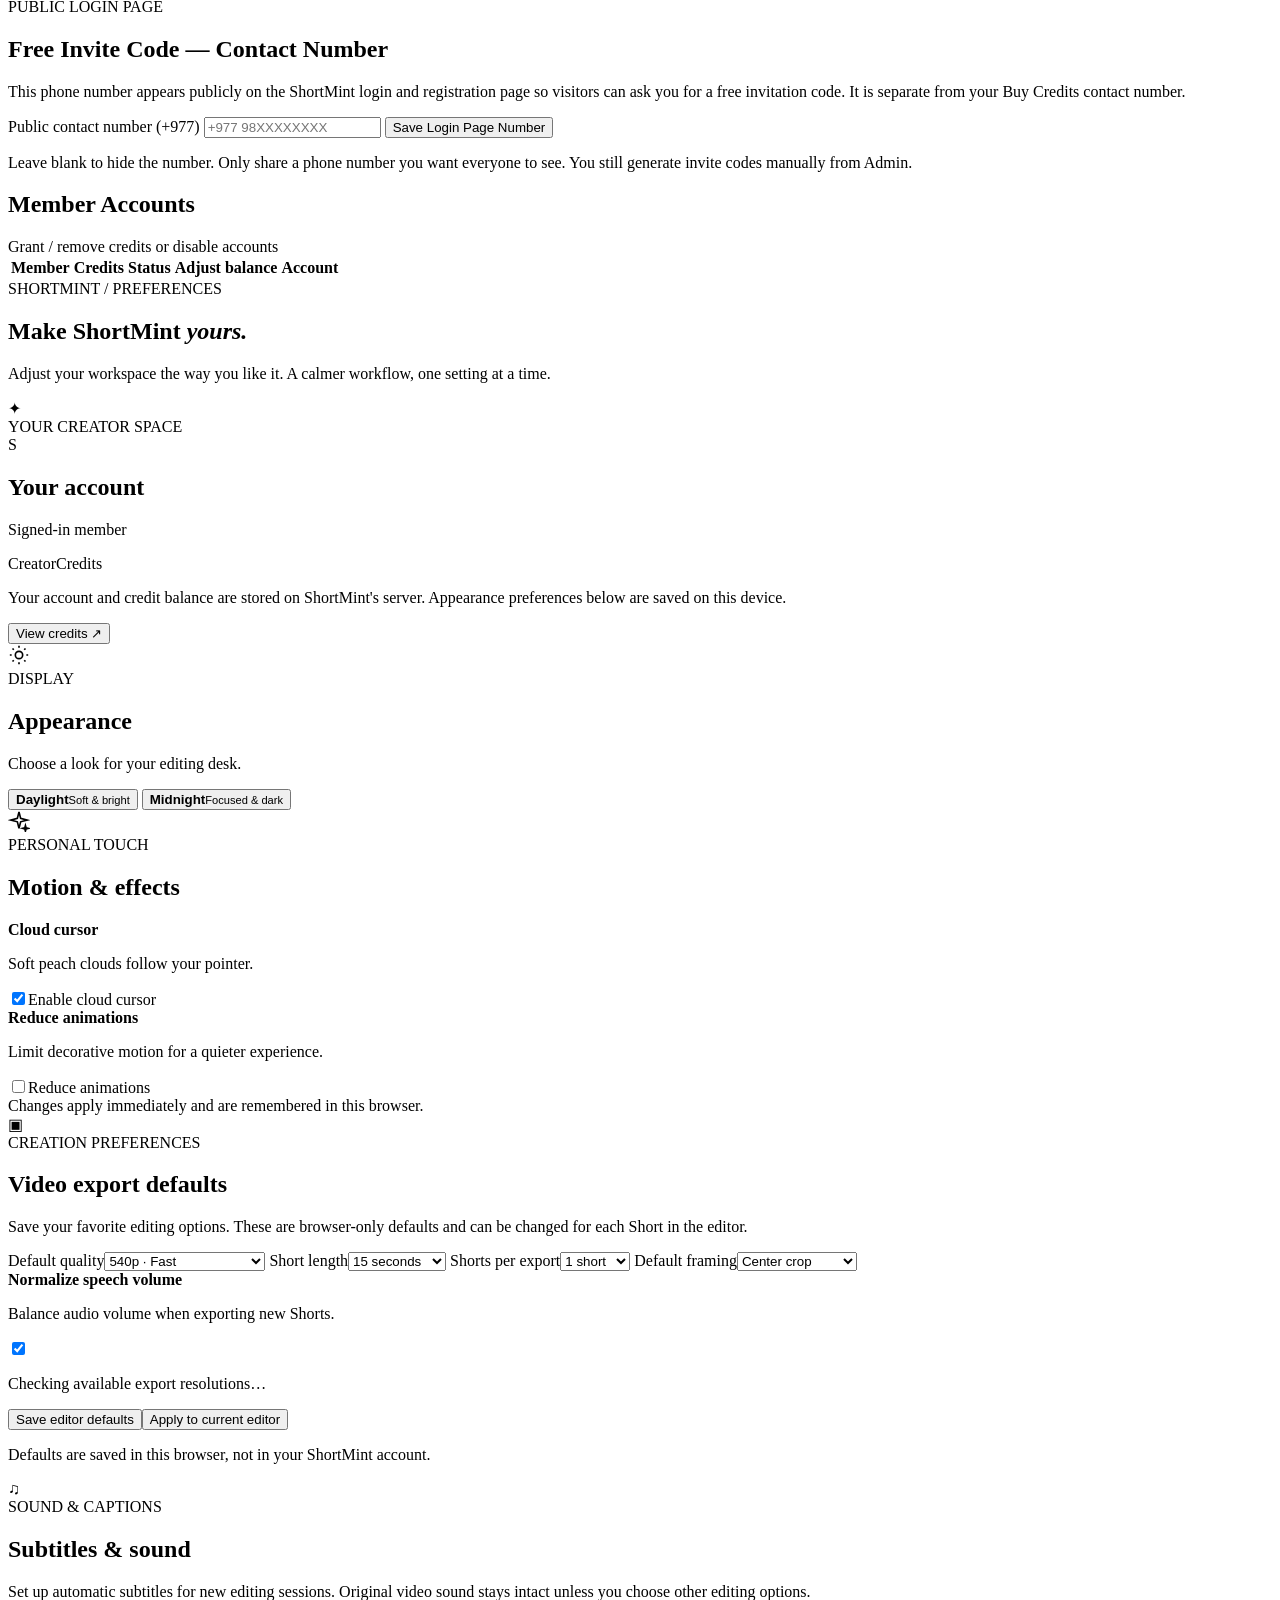
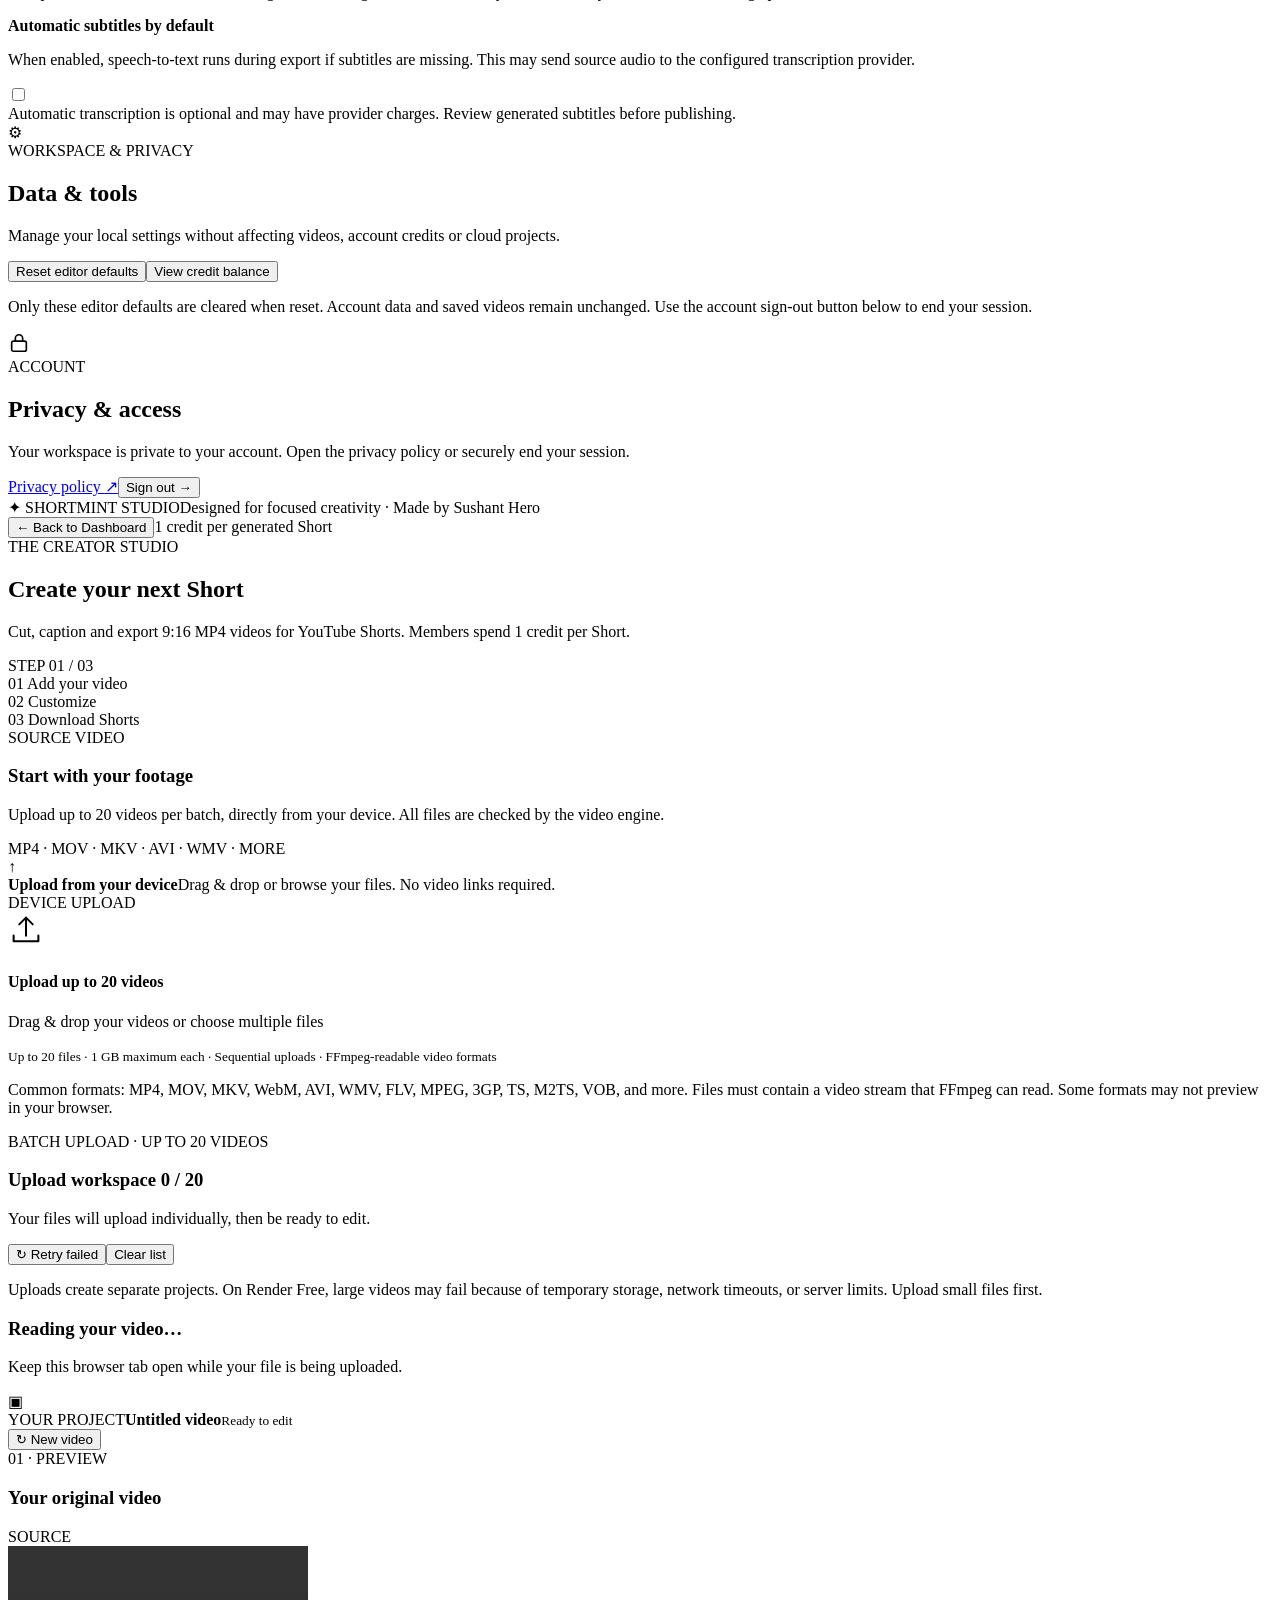
==== commit 7ea757cf: "Add files via upload" ====
--- a/static/index.html
+++ b/static/index.html
@@ -28,6 +28,7 @@
   <link rel="stylesheet" href="/shortmint-google-migration-v41.css?v=41.0.0">
 <link rel="stylesheet" href="/shortmint-readable-card-v42.css?v=42.0.0">
   <link rel="stylesheet" href="/shortmint-upload-contrast-v43.css?v=43.0.0">
+  <link rel="stylesheet" href="/shortmint-orders-v44.css?v=44.0.0">
 </head>
 <body>
   <section id="auth-view" class="auth-screen hidden" aria-label="ShortMint Studio sign in">
@@ -190,6 +191,10 @@
           <button class="nav-link"  data-view="studio"><svg class="sm-nav-icon" width="20" height="20" viewBox="0 0 24 24" fill="none" stroke="currentColor" stroke-width="1.7" stroke-linecap="round" stroke-linejoin="round" aria-hidden="true"><rect x="3" y="5" width="18" height="14" rx="3"/><path d="m10 9 5 3-5 3V9Z"/></svg><span>Create Shorts</span></button>
           <button class="nav-link"  data-view="credits"><svg class="sm-nav-icon" width="20" height="20" viewBox="0 0 24 24" fill="none" stroke="currentColor" stroke-width="1.7" stroke-linecap="round" stroke-linejoin="round" aria-hidden="true"><rect x="3" y="6" width="18" height="15" rx="3"/><path d="M3 10h18M16 16h2M7 3h12"/></svg><span>My Credits</span></button>
           <button class="nav-link" id="buy-nav" data-view="buy"><svg class="sm-nav-icon" width="20" height="20" viewBox="0 0 24 24" fill="none" stroke="currentColor" stroke-width="1.7" stroke-linecap="round" stroke-linejoin="round" aria-hidden="true"><path d="M3 8h18l-2 12H5L3 8Z"/><path d="M8 9V6a4 4 0 0 1 8 0v3"/></svg><span>Buy Credits</span></button>
+          <button class="nav-link" id="sm44-nav" data-view="orders" type="button">
+            <svg class="sm-nav-icon" width="20" height="20" viewBox="0 0 24 24" fill="none" stroke="currentColor" stroke-width="1.7" stroke-linecap="round" stroke-linejoin="round" aria-hidden="true"><path d="M4 5h16v12H9l-5 4V5Z"/><path d="M8 9h8m-8 4h5"/></svg>
+            <span>Orders &amp; Messages</span><span id="sm44-unread-badge" class="mini-alert hidden">0</span>
+          </button>
           <button class="nav-link hidden" id="admin-nav" data-view="admin"><svg class="sm-nav-icon" width="20" height="20" viewBox="0 0 24 24" fill="none" stroke="currentColor" stroke-width="1.7" stroke-linecap="round" stroke-linejoin="round" aria-hidden="true"><path d="M12 2 20 6v6c0 5-3.5 8-8 10-4.5-2-8-5-8-10V6l8-4Z"/><path d="m9 12 2 2 4-4"/></svg><span>Admin Panel</span><span id="nav-request-count" class="mini-alert hidden">0</span></button>
           <button class="nav-link sm30-settings-nav" type="button" data-view="settings" aria-label="Open workspace settings">
             <svg class="sm-nav-icon" width="20" height="20" viewBox="0 0 24 24" fill="none" stroke="currentColor" stroke-width="1.7" stroke-linecap="round" stroke-linejoin="round" aria-hidden="true"><circle cx="12" cy="12" r="3.2"/><path d="M10.2 2.5h3.6l.6 2.6 2.3 1.3 2.55-.8 1.8 3.15-1.94 1.86v2.8l1.94 1.86-1.8 3.15-2.55-.8-2.3 1.3-.6 2.6h-3.6l-.6-2.6-2.3-1.3-2.55.8-1.8-3.15 1.94-1.86v-2.8L2.95 8.75l1.8-3.15 2.55.8 2.3-1.3.6-2.6Z"/></svg>
@@ -286,8 +291,51 @@
           <article class="dashboard-panel"><span class="card-kicker">YOUR PURCHASE INQUIRIES</span><h2>Request Status</h2><div id="purchase-history" class="history-list"></div></article>
         </div>
       </section>
+      <section id="orders-view" class="app-page hidden" aria-labelledby="sm44-page-title">
+        <div class="sm44-hero">
+          <div><span class="sm44-eyebrow">SHORTMINT / PRIVATE MESSAGING</span><h1 id="sm44-page-title">Orders <em>&amp; messages.</em></h1>
+          <p>Send a custom order or ask the owner directly. Your conversations are private and connected to your ShortMint account.</p></div>
+          <div class="sm44-hero-mark" aria-hidden="true">✦</div>
+        </div>
+        <div class="sm44-layout">
+          <aside class="sm44-sidebar" aria-label="Your conversations">
+            <div class="sm44-sidebar-top"><div><strong id="sm44-inbox-title">Your conversations</strong><small id="sm44-inbox-subtitle">Private, account-linked messages</small></div><button type="button" id="sm44-new-button" class="sm44-new">+ New</button></div>
+            <div id="sm44-thread-list" class="sm44-list" role="list"><p class="sm44-muted">Loading conversations…</p></div>
+            <button id="sm44-refresh" class="sm44-refresh" type="button">↻ Refresh inbox</button>
+          </aside>
+          <div class="sm44-main">
+            <div id="sm44-new-panel" class="sm44-panel">
+              <span class="sm44-eyebrow">SEND A REQUEST</span><h2>Message the owner</h2>
+              <p>Describe what you need. The owner can reply here; no external app is required.</p>
+              <form id="sm44-new-form" class="sm44-form">
+                <label for="sm44-kind">Message type</label><select id="sm44-kind" required>
+                  <option value="order">Custom video order</option><option value="question">General question</option><option value="support">Account or technical support</option>
+                </select>
+                <label for="sm44-subject">Subject</label><input id="sm44-subject" maxlength="100" minlength="3" required placeholder="e.g. Create Shorts for my channel">
+                <label for="sm44-message">Describe your request</label><textarea id="sm44-message" rows="6" minlength="5" maxlength="2000" required placeholder="What would you like? Include video length, quantity, deadline or questions if relevant."></textarea>
+                <p class="sm44-hint">A request does not charge you. Confirm any pricing or payment directly with the owner.</p>
+                <button class="sm44-send" id="sm44-send-request" type="submit">Send to owner <span aria-hidden="true">↗</span></button>
+              </form>
+            </div>
+            <div id="sm44-chat-panel" class="sm44-panel hidden">
+              <div class="sm44-chat-head"><button id="sm44-back" type="button" class="sm44-back">← Inbox</button>
+                <div><span class="sm44-eyebrow" id="sm44-chat-type">DIRECT MESSAGE</span><h2 id="sm44-chat-title">Conversation</h2><p id="sm44-chat-meta"></p></div>
+                <span id="sm44-status-tag" class="sm44-status" data-status="new">New</span></div>
+              <div id="sm44-owner-status" class="sm44-owner-status hidden"><label for="sm44-status-select">Order status</label><select id="sm44-status-select"><option value="new">New</option><option value="in_progress">In progress</option><option value="completed">Completed</option></select><button type="button" id="sm44-update-status">Save status</button></div>
+              <div id="sm44-message-feed" class="sm44-feed" role="log" aria-live="polite"><p class="sm44-muted">Loading messages…</p></div>
+              <form id="sm44-reply-form" class="sm44-reply-form"><label class="sr-only" for="sm44-reply">Your reply</label><textarea id="sm44-reply" rows="3" maxlength="2000" required placeholder="Write a reply…"></textarea><button type="submit" id="sm44-reply-send" class="sm44-send">Send reply ↗</button></form>
+            </div>
+            <div id="sm44-empty-panel" class="sm44-panel sm44-empty hidden"><span aria-hidden="true">✉</span><h2>Select a conversation</h2><p>Open an order or message from the left to read and reply.</p></div>
+          </div>
+        </div>
+        <p id="sm44-feedback" class="sm44-feedback" role="status" aria-live="polite"></p>
+      </section>
       <section id="admin-view" class="app-page hidden">
         <div class="page-heading sm-admin-hero"><div class="sm-admin-hero-copy"><span class="sm-admin-status"><span class="sm-admin-dot"></span> SHORTMINT / OWNER CONTROL CENTER</span><h1>Your studio, <em>your rules.</em> <span class="wave" aria-hidden="true">✦</span></h1><p>Everything you need to manage your creators, invitations and credits in one beautiful workspace.</p><div class="sm-admin-shortcuts"><button class="sm-admin-jump" type="button" data-sm-jump="sm-admin-members-section">Members <span>↗</span></button><button class="sm-admin-jump" type="button" data-sm-jump="sm-admin-invites-section">Invites <span>↗</span></button><button class="sm-admin-jump" type="button" data-sm-jump="sm-admin-safety-section">Backups <span>↗</span></button></div></div><div class="sm-admin-hero-action"><div class="sm-admin-hero-icon" aria-hidden="true">✦</div><button id="admin-refresh" class="outline-btn">↻ Refresh data</button><small id="sm-admin-sync" aria-live="polite">Live account overview</small></div></div>
+        <article class="dashboard-panel sm44-admin-banner" id="sm44-admin-orders">
+          <div><span class="card-kicker">CUSTOMER ENQUIRIES</span><h2>Orders &amp; direct messages</h2><p>Read customer requests, reply directly and manage order status in your private owner inbox.</p></div>
+          <button type="button" class="sm44-send" data-view="orders">Open owner inbox <span id="sm44-admin-unread">↗</span></button>
+        </article>
         <div class="admin-summary sm-admin-metrics"><div><span class="sm-stat-icon">♙</span><span>Members</span><strong id="admin-members">0</strong><small>Registered creator accounts</small></div><div><span class="sm-stat-icon">⌁</span><span>Pending requests</span><strong id="admin-pending">0</strong><small>Awaiting your decision</small></div><div><span class="sm-stat-icon">✧</span><span>Active invitations</span><strong id="admin-invites">0</strong><small>Unused invite codes</small></div></div>
         <article id="sm-admin-safety-section" class="dashboard-panel sm-data-safety-panel" aria-label="Back up your member data">
           <span class="card-kicker">SECURE YOUR WORKSPACE <span class="sm-security-indicator">● PRIVATE BACKUP</span></span><h2>Keep your creators and credits safe.</h2>
@@ -501,11 +549,12 @@
     <div class="sm-command-shade" data-command-close="1"></div>
     <div class="sm-command-panel"><div class="sm-command-input"><svg width="23" height="23" viewBox="0 0 24 24" fill="none" stroke="currentColor" stroke-width="1.8"><circle cx="10.5" cy="10.5" r="6.5"/><path d="m16 16 5 5"/></svg><input id="sm-command-search" type="search" placeholder="Search your workspace..." autocomplete="off" aria-label="Search quick actions"><kbd>ESC</kbd></div>
       <div class="sm-command-label" id="sm-command-title">QUICK NAVIGATION</div>
-      <div class="sm-command-items"><button type="button" data-view="dashboard" data-command-name="dashboard overview">Dashboard <span>↗</span></button><button type="button" data-view="studio" data-command-name="new project create shorts editor video">Create Shorts <span>↗</span></button><button type="button" data-view="credits" data-command-name="credits request balance">Credits & Requests <span>↗</span></button><button type="button" data-view="buy" data-command-name="buy credits contact owner">Buy Credits <span>↗</span></button><button type="button" data-view="admin" data-command-name="admin manage users">Admin Panel <span>↗</span></button><button type="button" data-view="settings" data-command-name="settings preferences theme cloud">Settings <span>↗</span></button></div>
+      <div class="sm-command-items"><button type="button" data-view="dashboard" data-command-name="dashboard overview">Dashboard <span>↗</span></button><button type="button" data-view="studio" data-command-name="new project create shorts editor video">Create Shorts <span>↗</span></button><button type="button" data-view="credits" data-command-name="credits request balance">Credits & Requests <span>↗</span></button><button type="button" data-view="buy" data-command-name="buy credits contact owner">Buy Credits <span>↗</span></button><button type="button" data-view="orders" data-command-name="orders messages inbox direct contact owner custom requests">Orders &amp; Messages <span>↗</span></button><button type="button" data-view="admin" data-command-name="admin manage users">Admin Panel <span>↗</span></button><button type="button" data-view="settings" data-command-name="settings preferences theme cloud">Settings <span>↗</span></button></div>
       <div class="sm-command-foot">Navigate with keyboard · <kbd>Ctrl</kbd> + <kbd>K</kbd> to open</div>
     </div>
   </div>
   <div class="toast hidden" id="toast" role="alert"><span id="toast-icon">!</span><div id="toast-text"></div><button id="toast-dismiss" type="button" aria-label="Dismiss">×</button></div>
+  <script src="/shortmint-orders-v44.js?v=44.0.0" defer></script>
   <script src="/app.js?v=40.0.0" defer></script><script src="/dashboard.js?v=39.0.0" defer></script><script src="/shortmint-migration-v41.js?v=41.0.0" defer></script><script src="/premium.js?v=14.0.0" defer></script>
   <script src="/spacious.js?v=15.0.0" defer></script>
   <script src="/account-safety.js?v=20.0.0" defer></script>
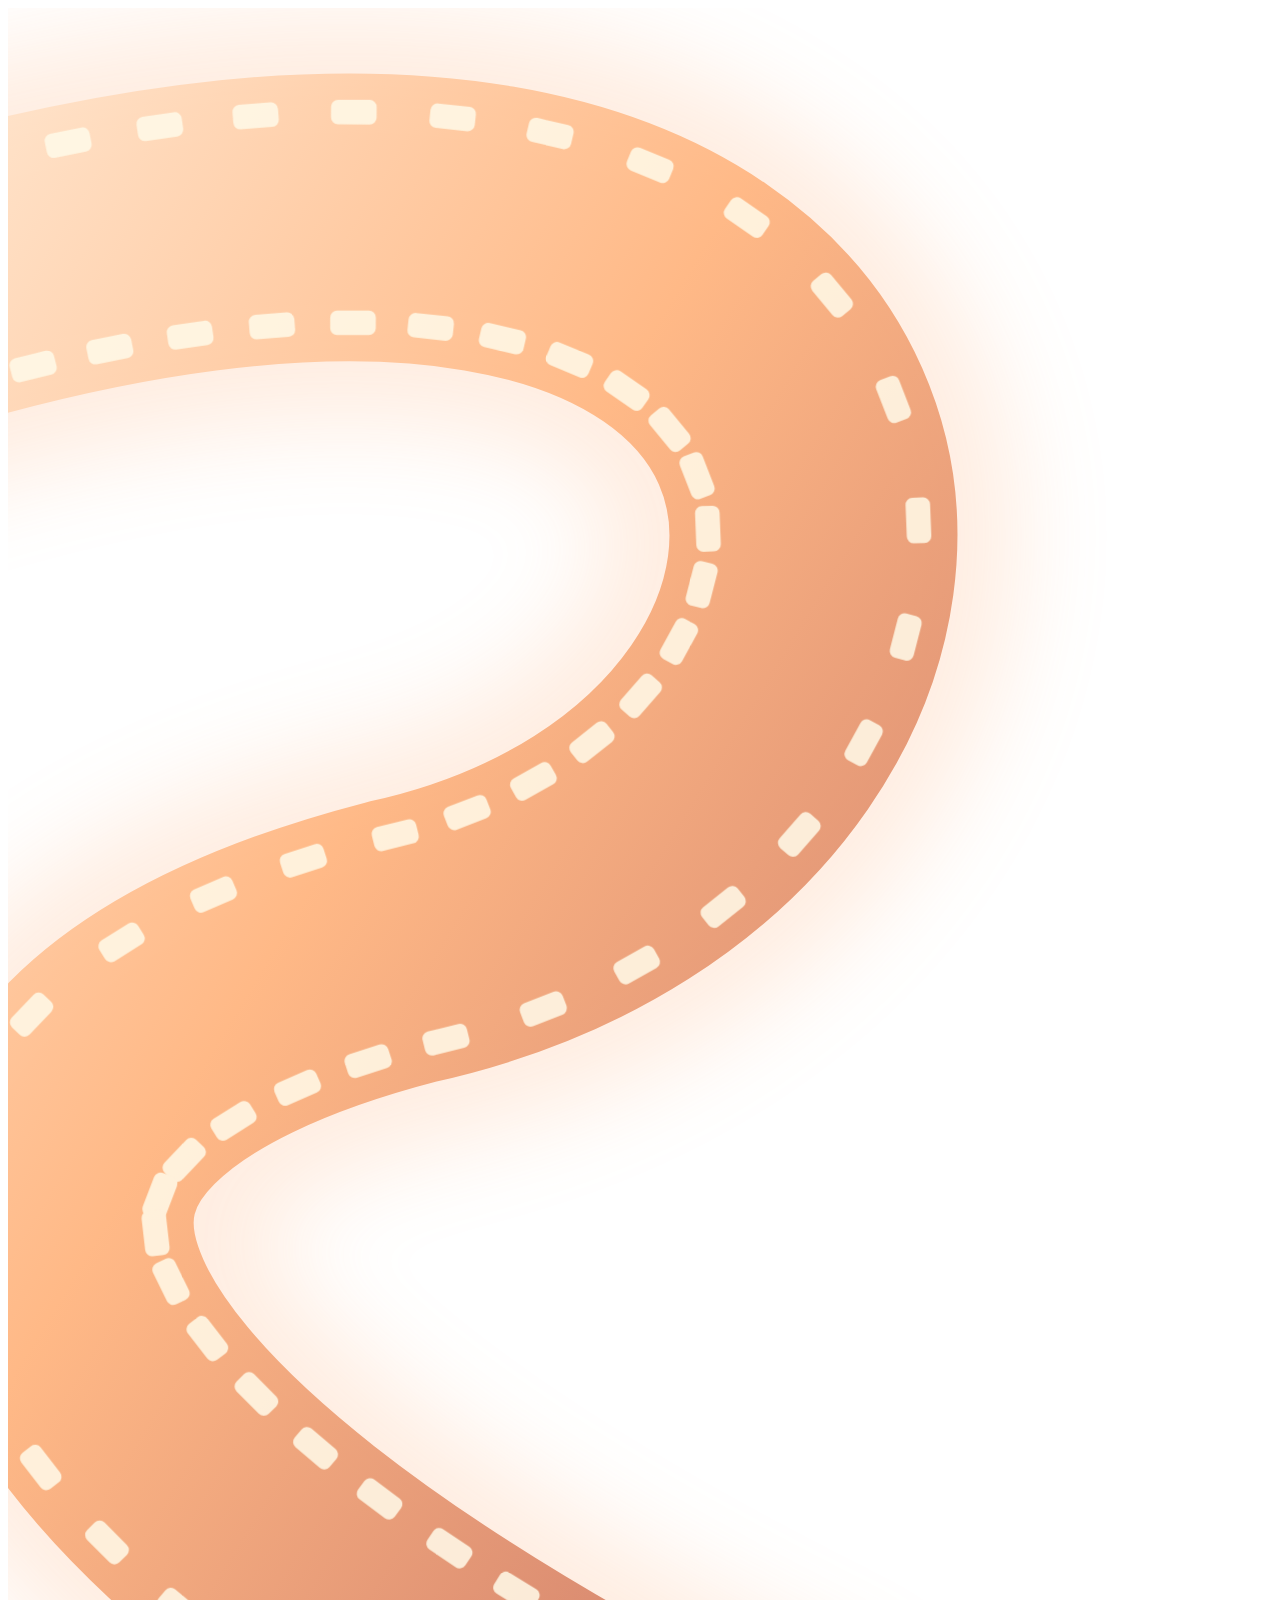
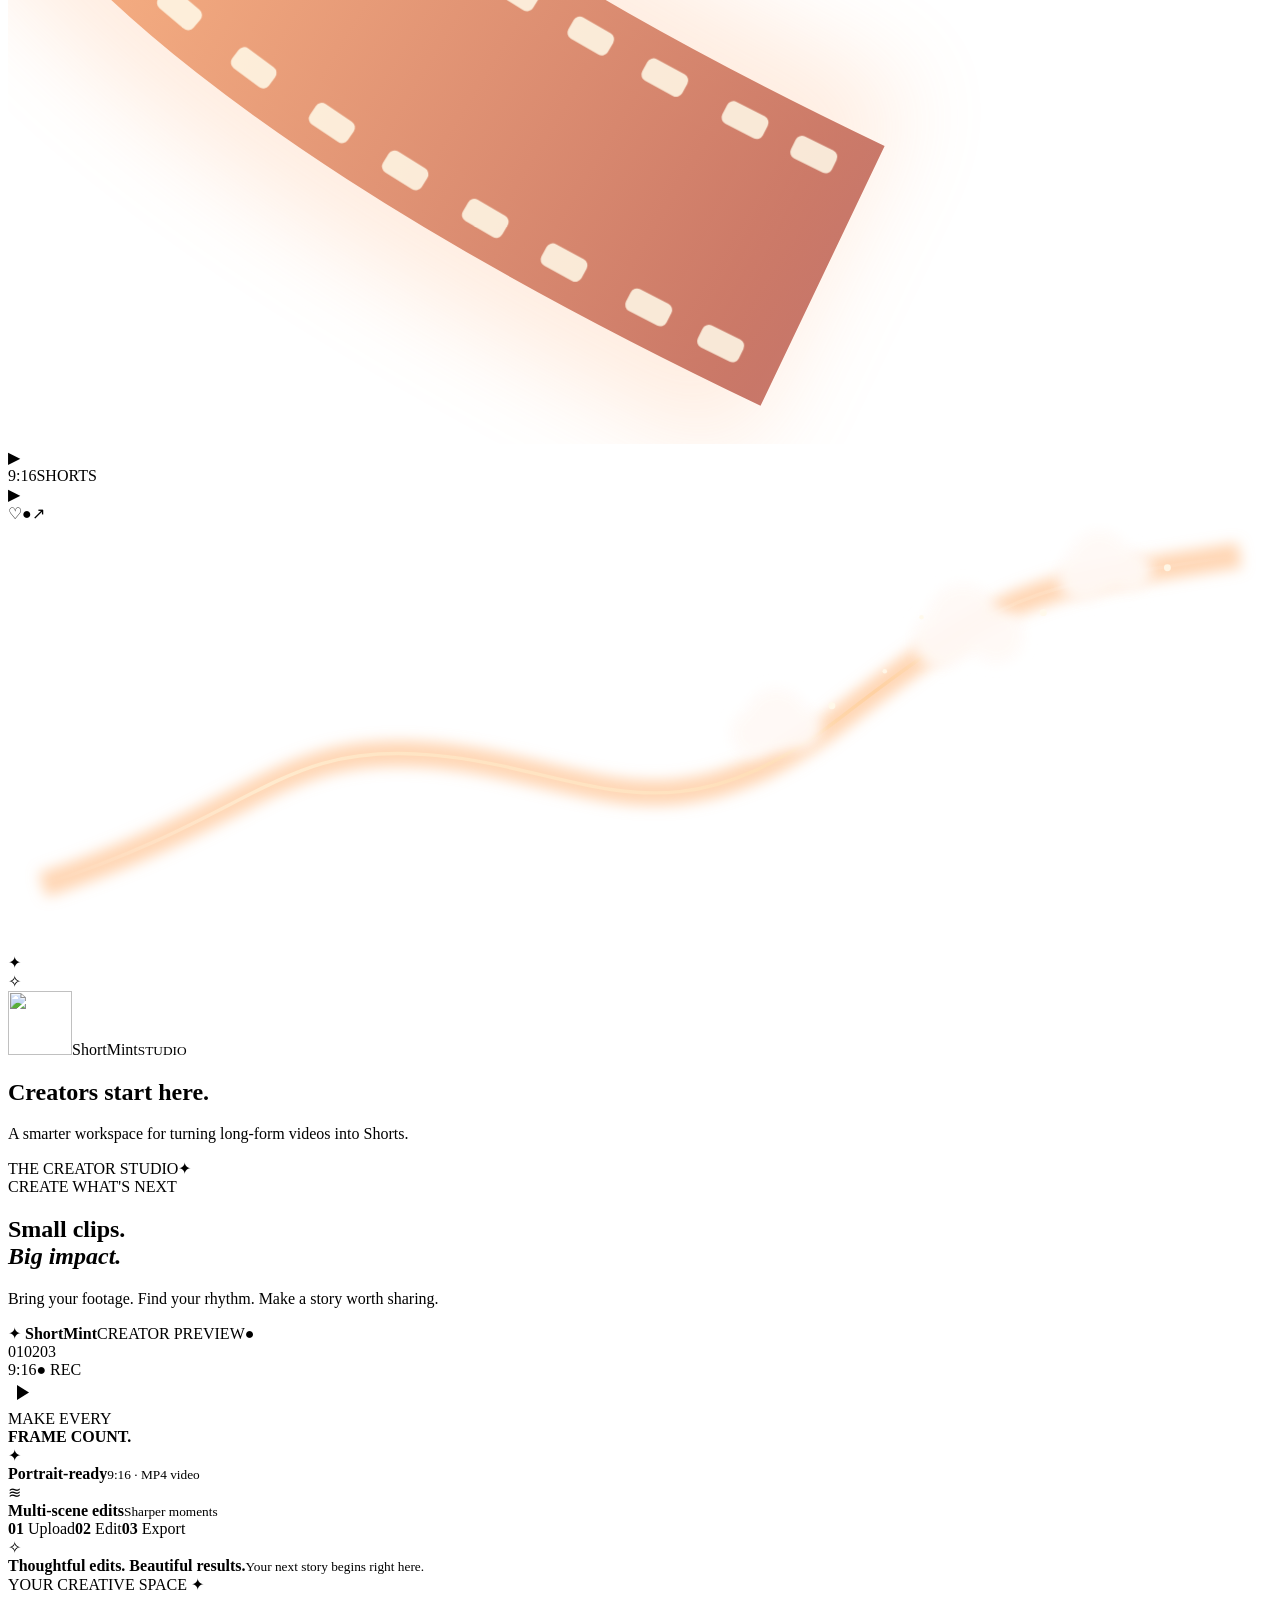
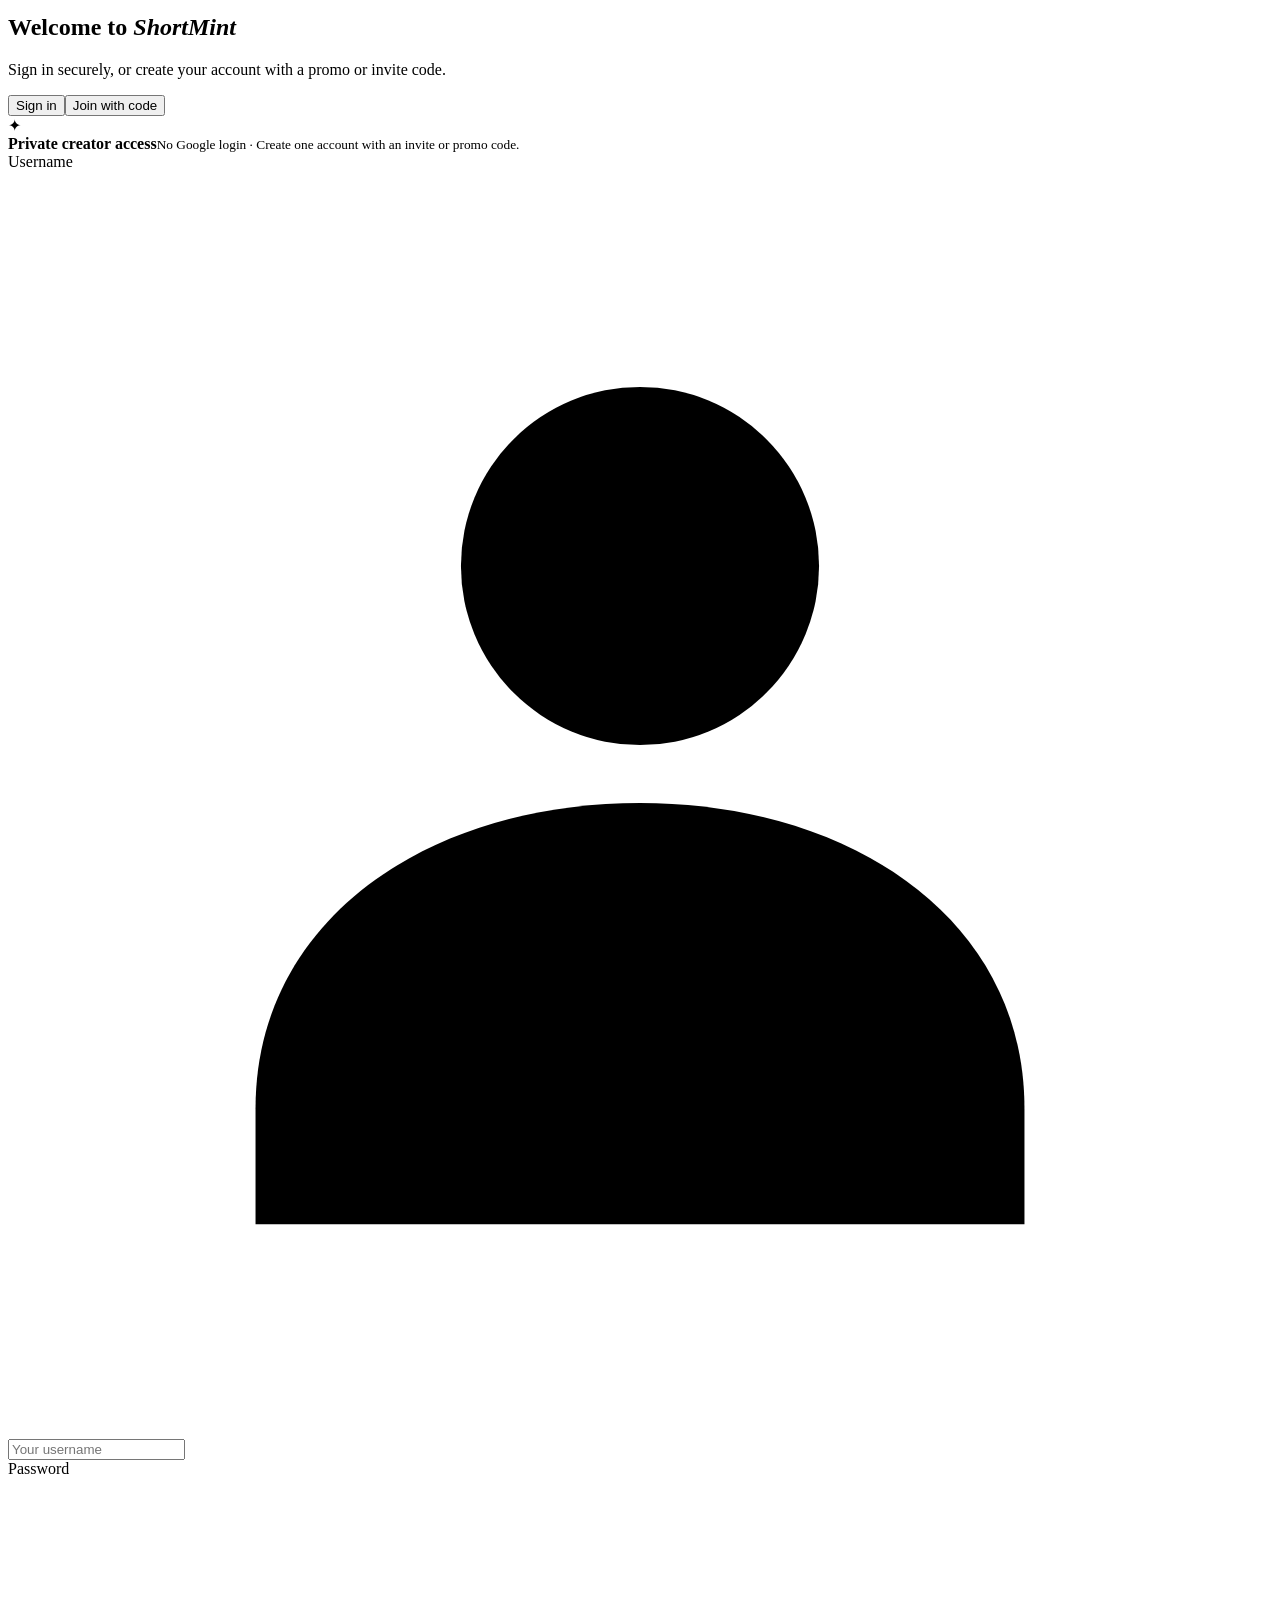
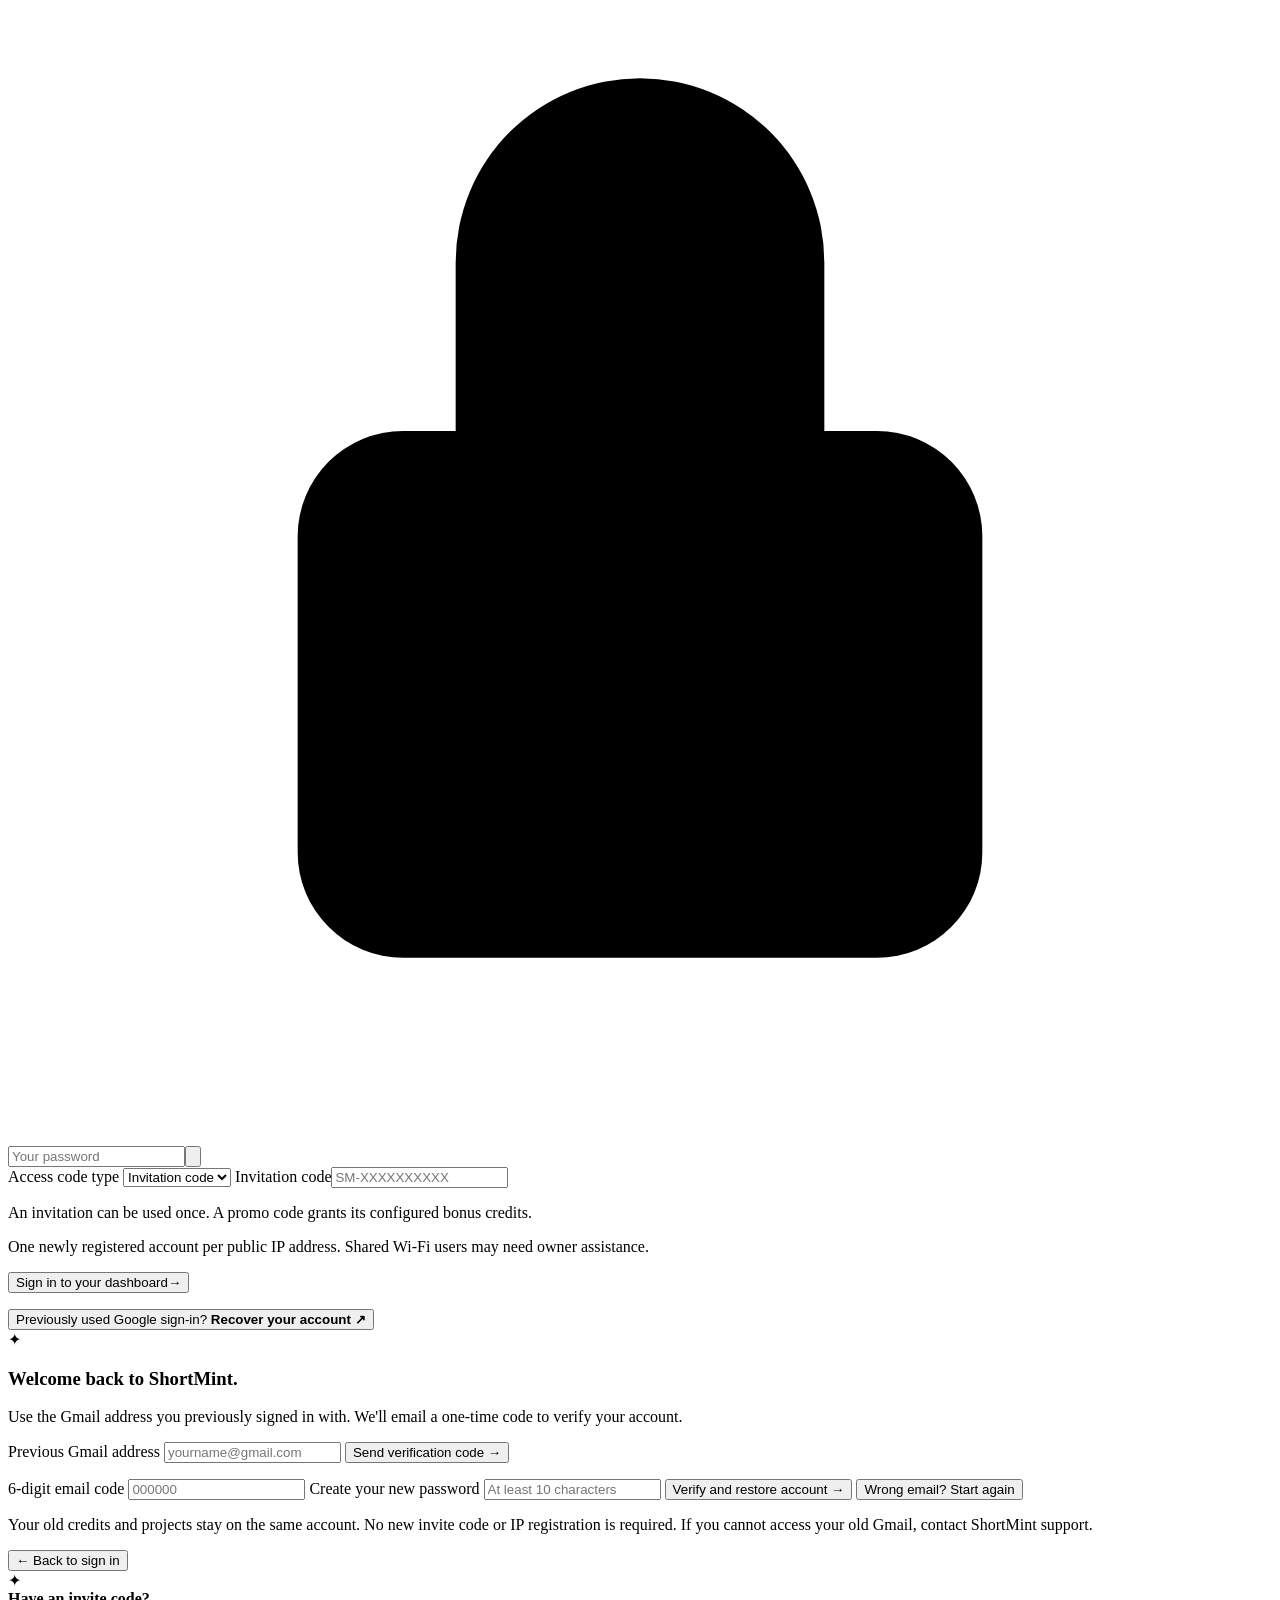
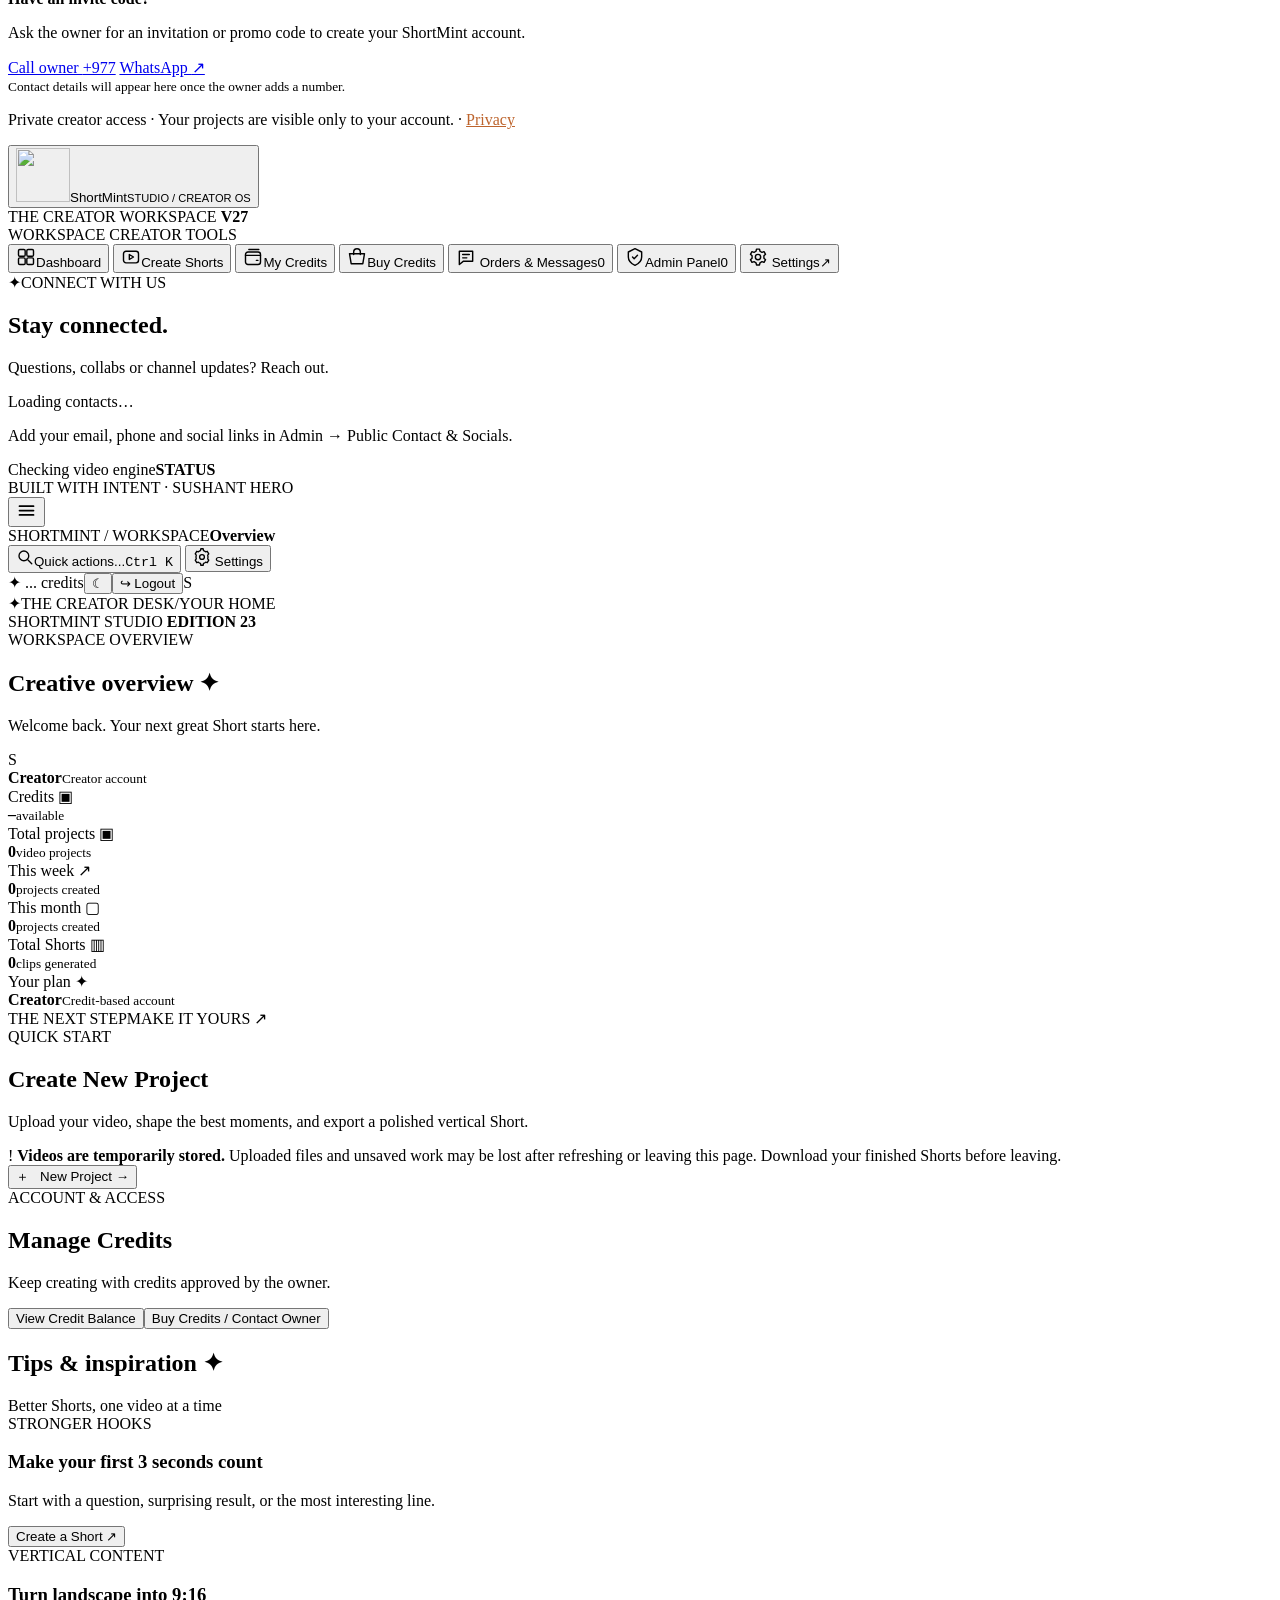
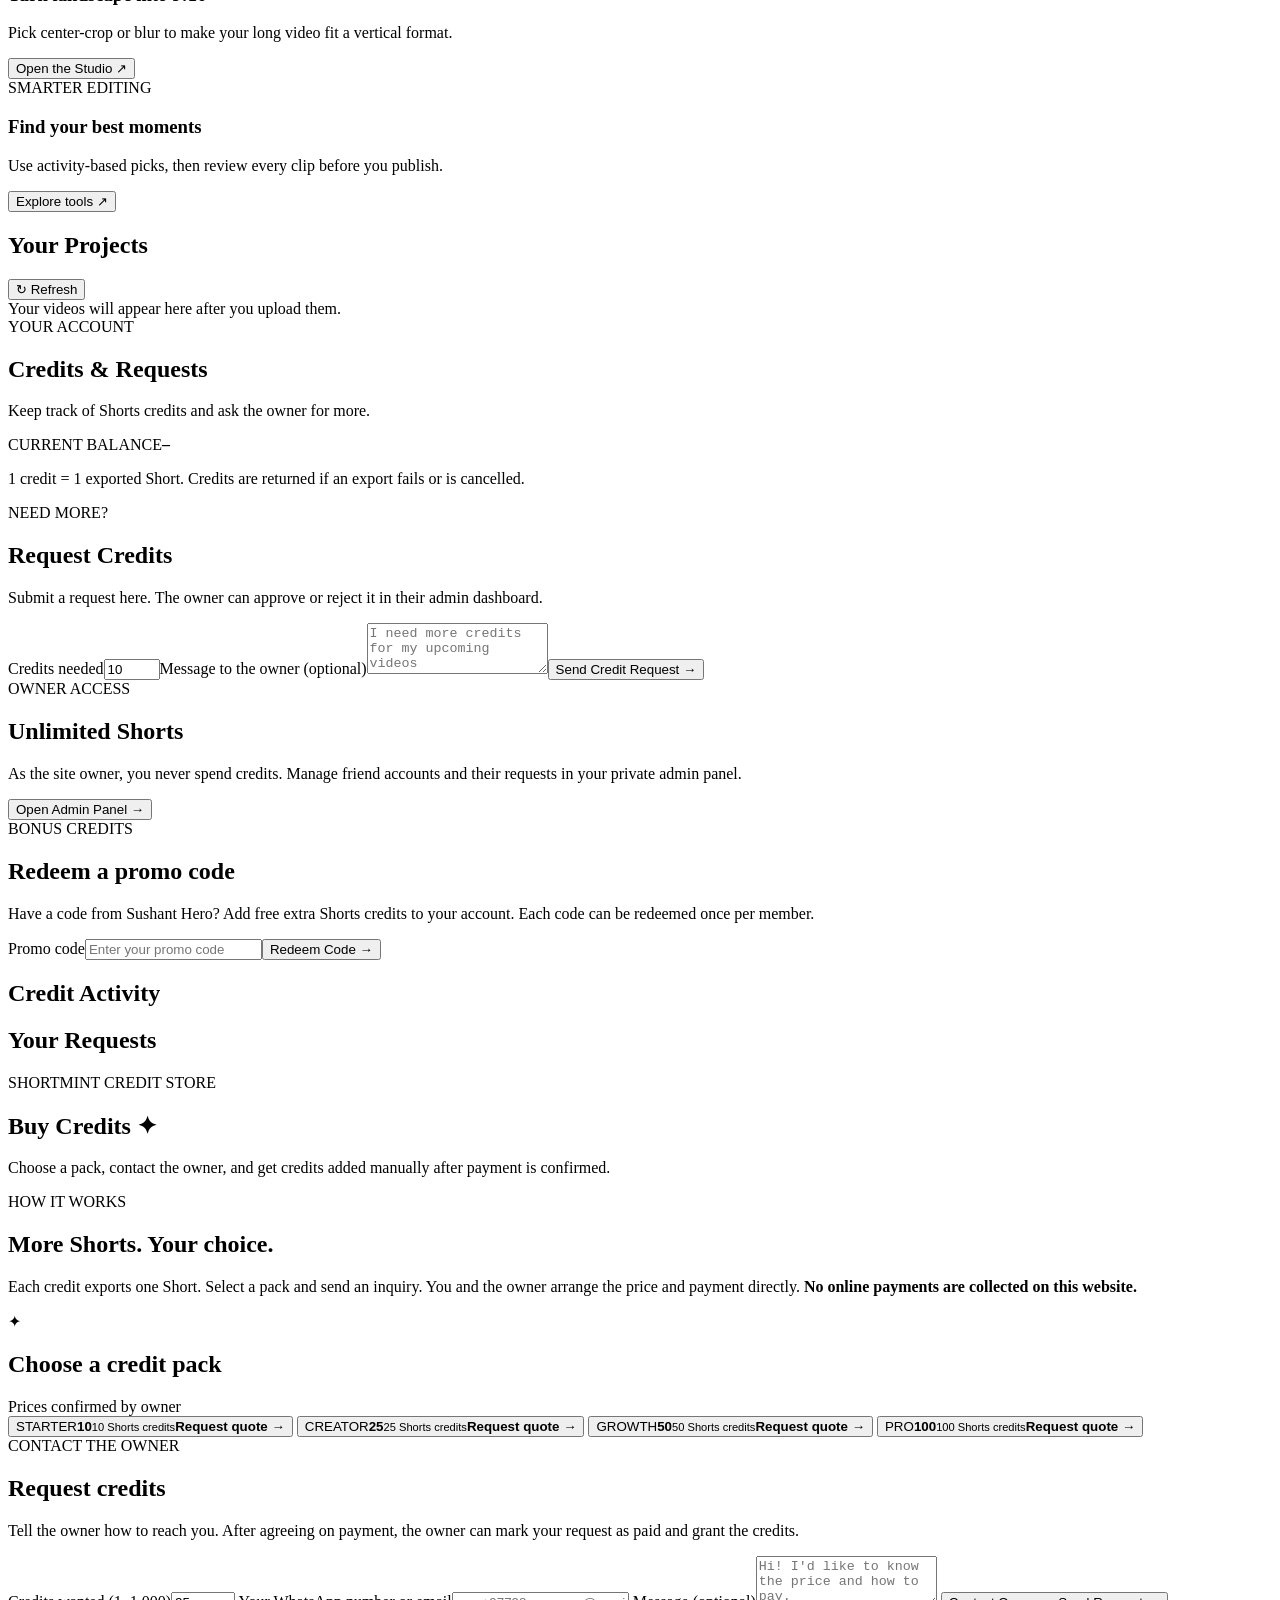
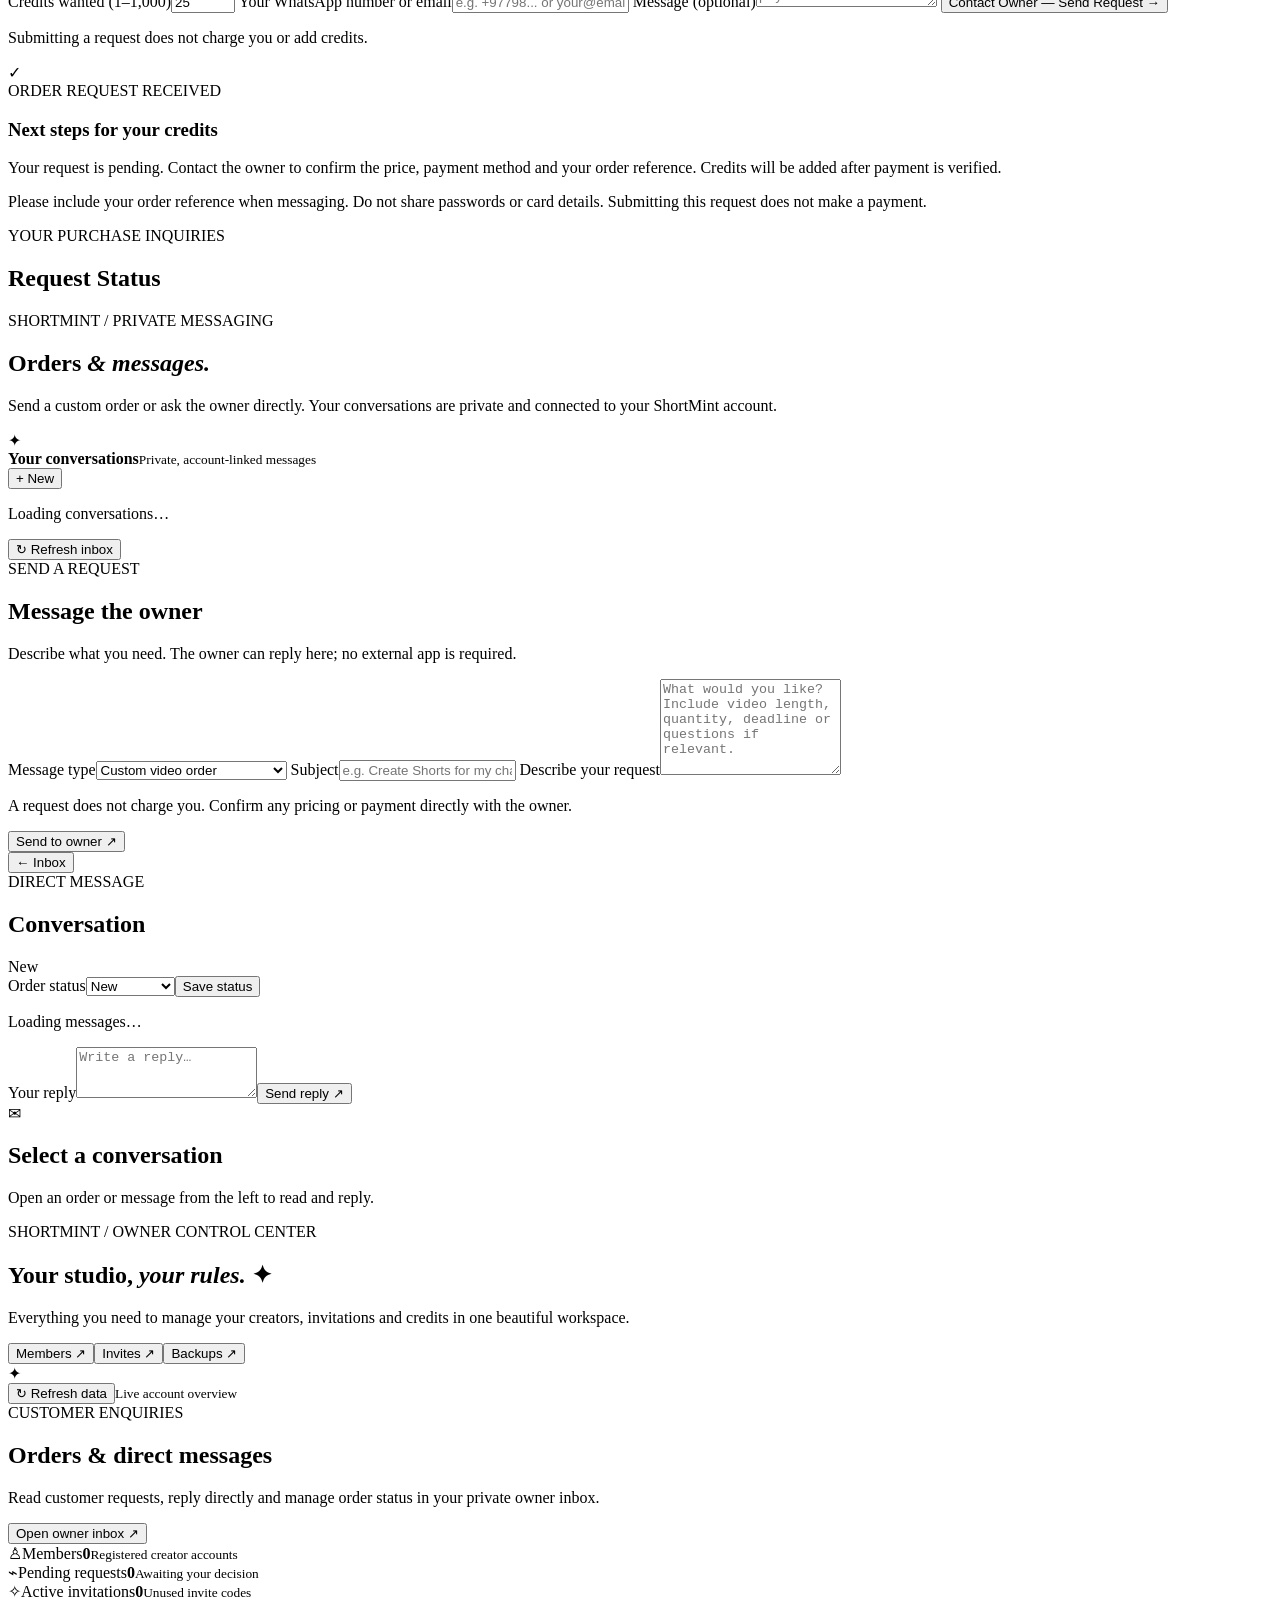
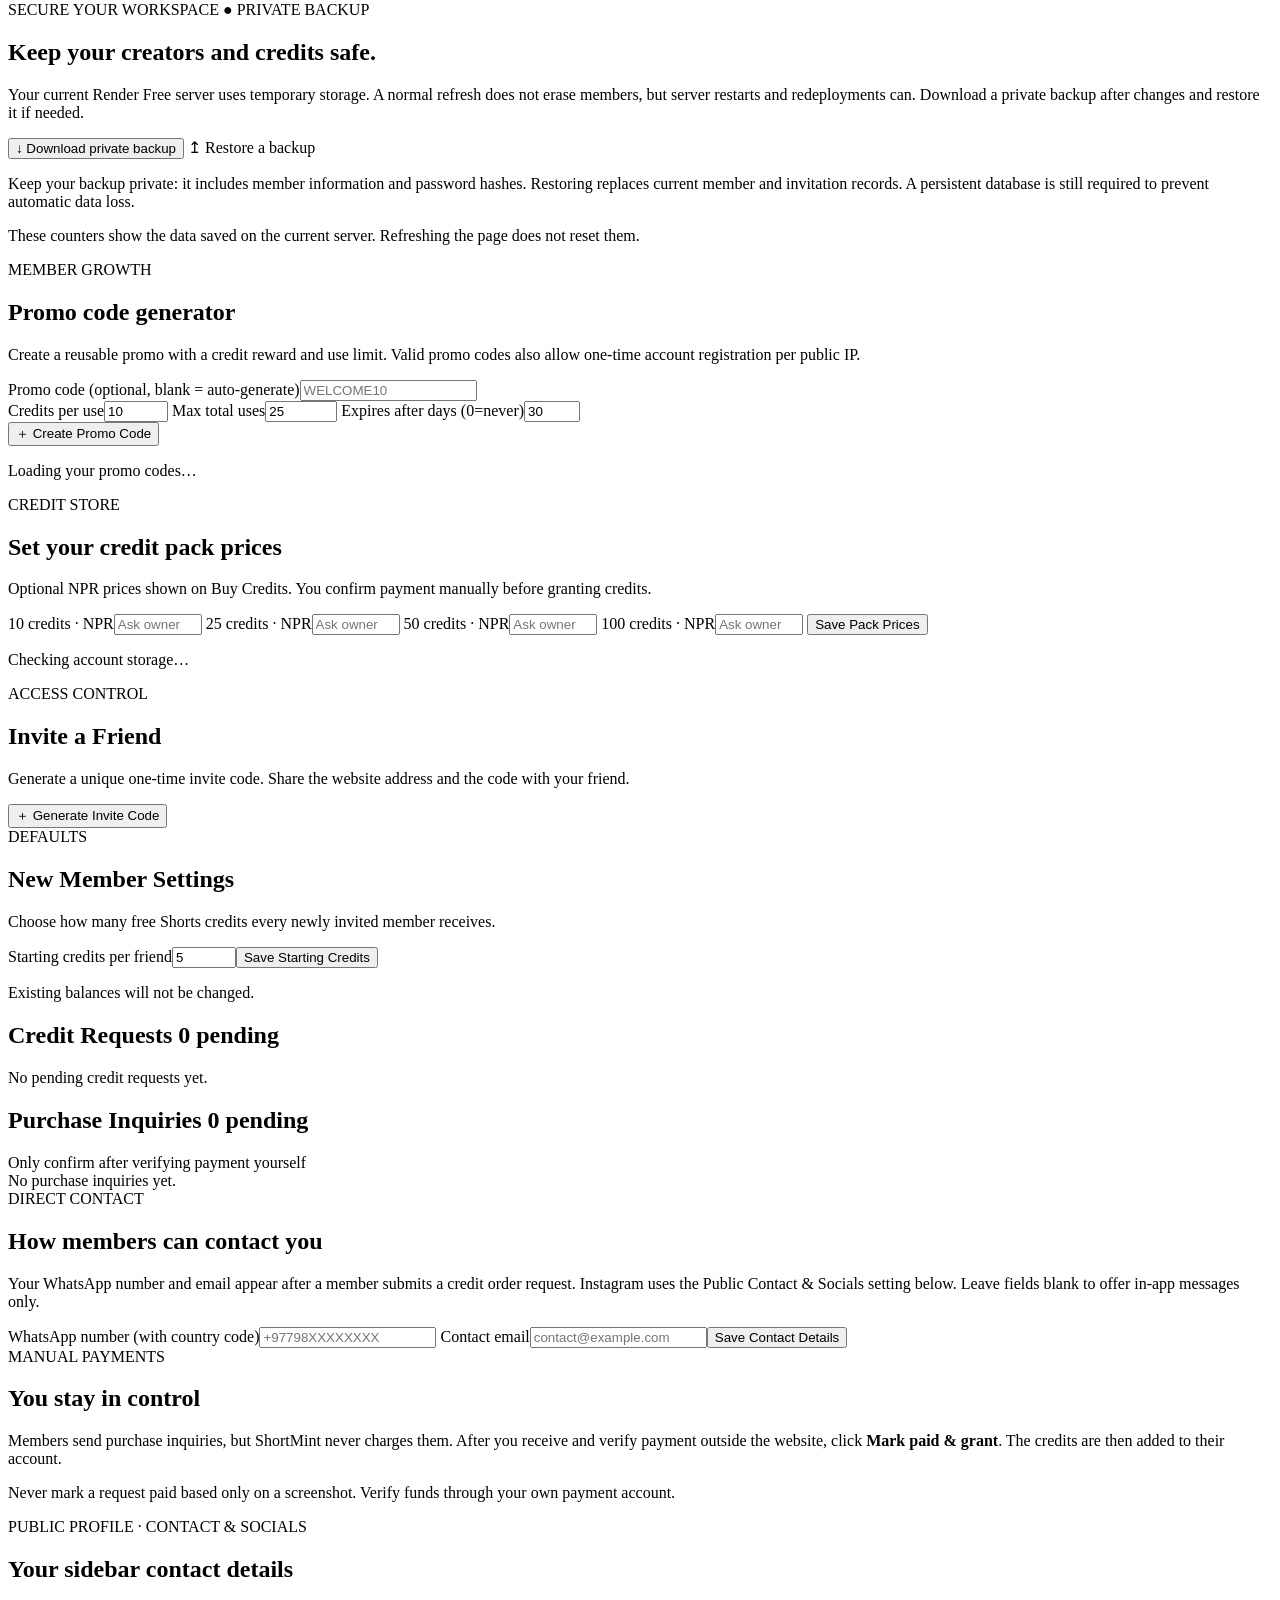
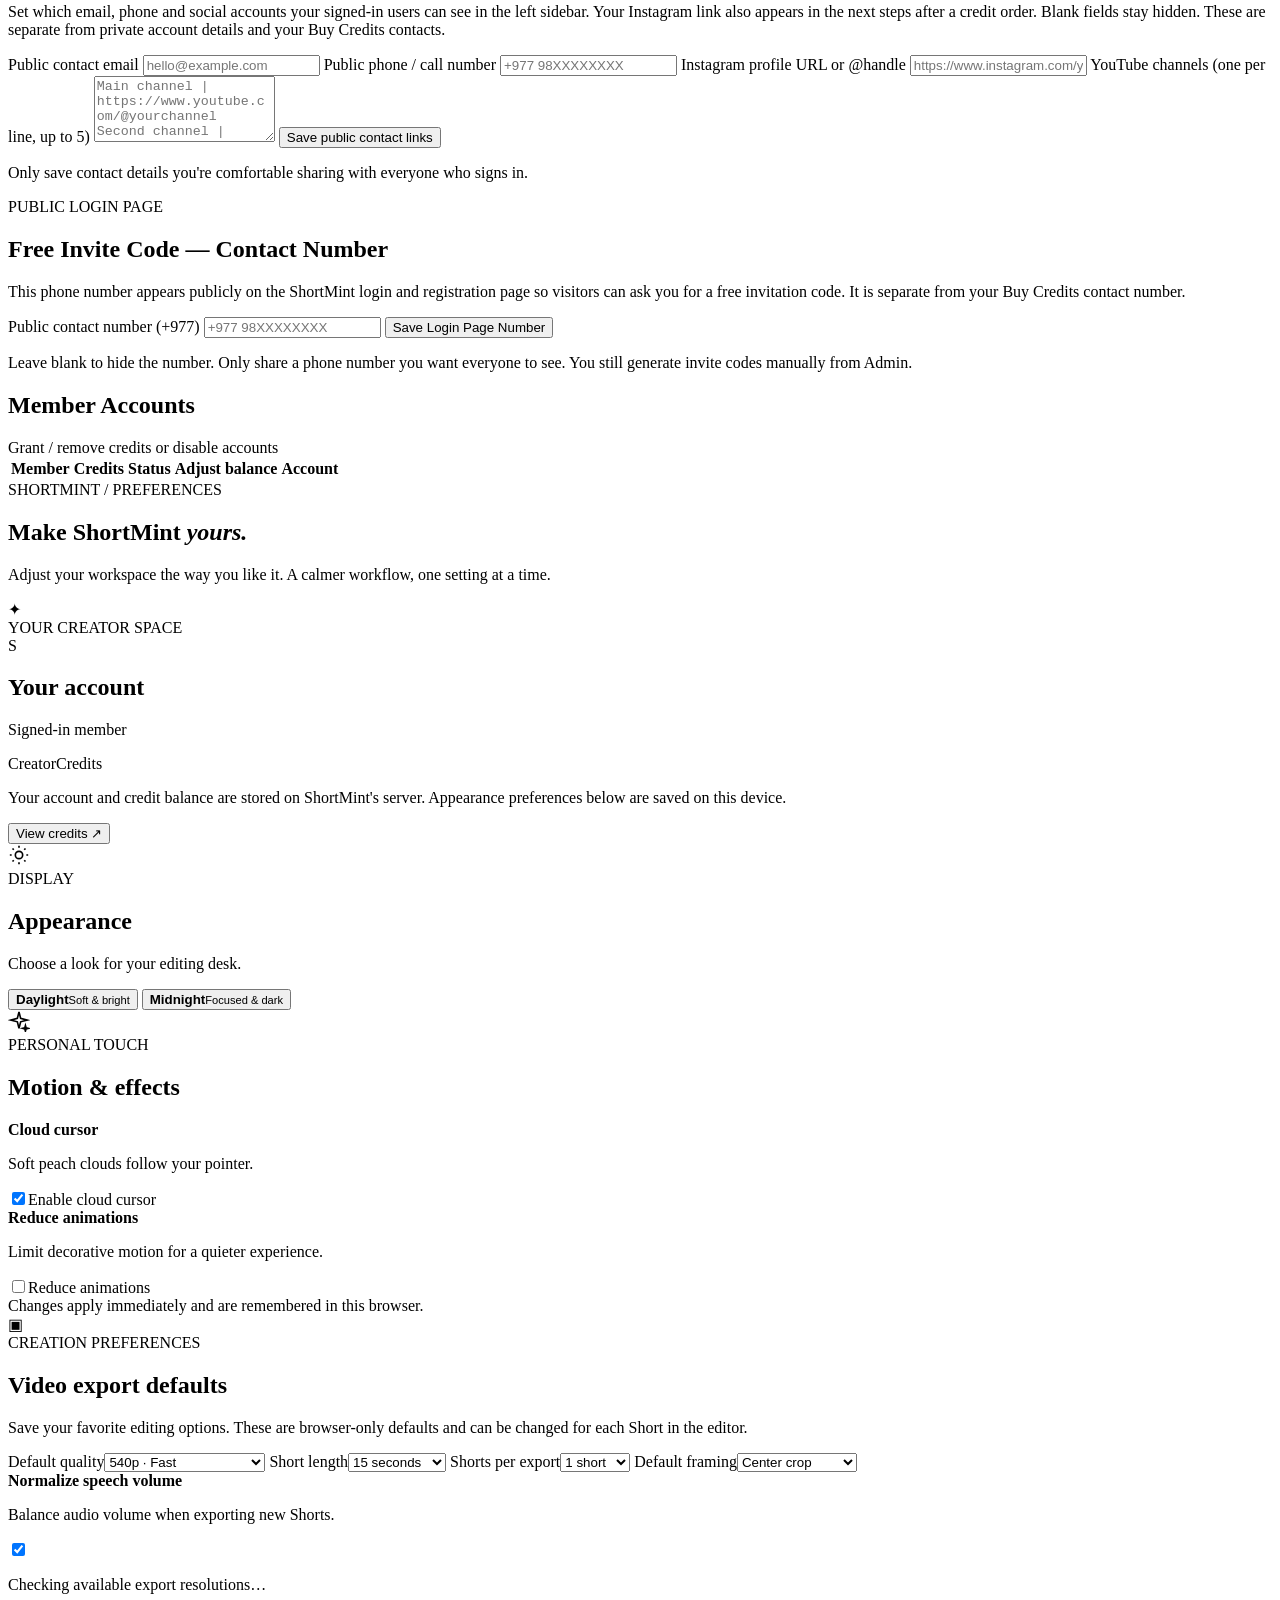
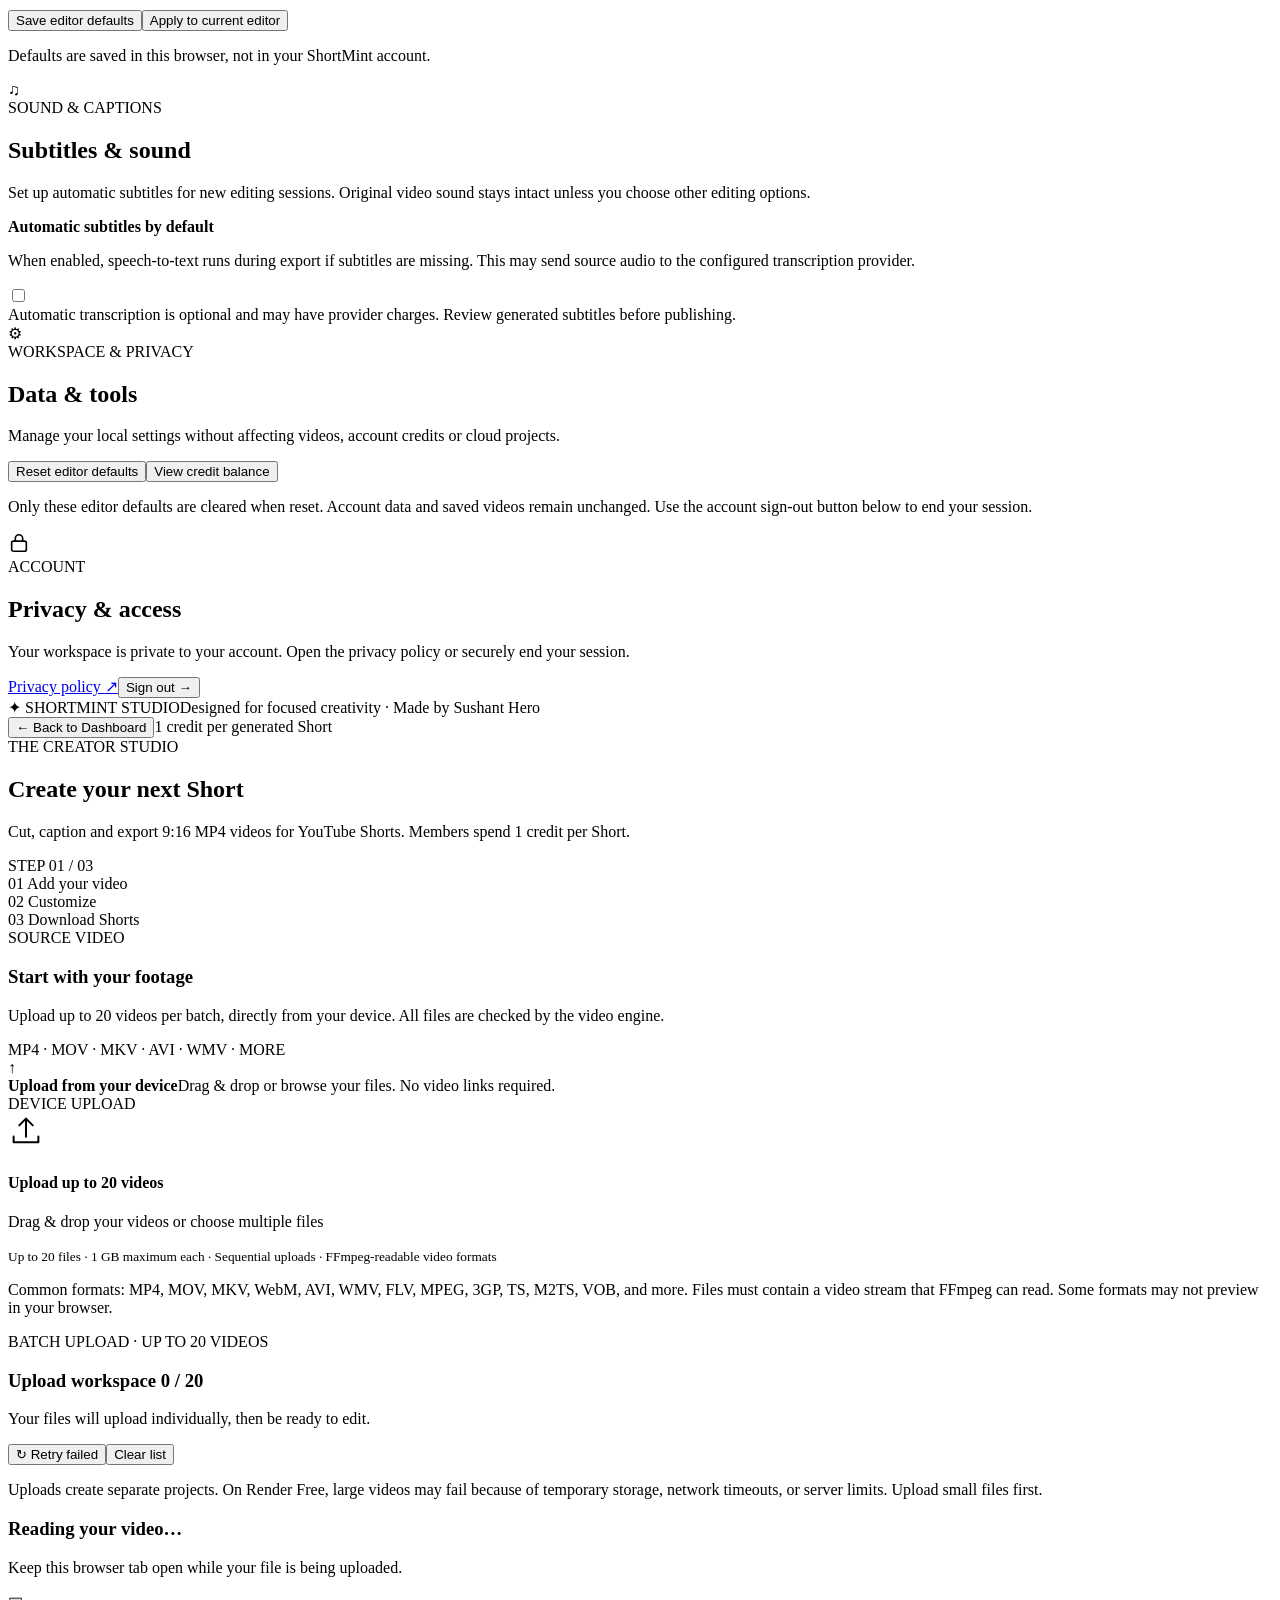
==== commit 950993c9: "Add files via upload" ====
--- a/static/index.html
+++ b/static/index.html
@@ -29,6 +29,7 @@
 <link rel="stylesheet" href="/shortmint-readable-card-v42.css?v=42.0.0">
   <link rel="stylesheet" href="/shortmint-upload-contrast-v43.css?v=43.0.0">
   <link rel="stylesheet" href="/shortmint-orders-v44.css?v=44.0.0">
+  <link rel="stylesheet" href="/shortmint-credit-followup-v45.css?v=45.0.0">
 </head>
 <body>
   <section id="auth-view" class="auth-screen hidden" aria-label="ShortMint Studio sign in">
@@ -286,7 +287,14 @@
               <label for="buy-contact">Your WhatsApp number or email</label><input id="buy-contact" type="text" minlength="5" maxlength="120" placeholder="e.g. +97798... or your@email.com" required>
               <label for="buy-note">Message (optional)</label><textarea id="buy-note" maxlength="300" rows="3" placeholder="Hi! I'd like to know the price and how to pay."></textarea>
               <button type="submit" class="orange-btn">Contact Owner — Send Request →</button>
-            </form><p class="mini-caption">Submitting a request does not charge you or add credits.</p><div id="owner-contact-links" class="shop-direct-links hidden"></div>
+            </form><p class="mini-caption">Submitting a request does not charge you or add credits.</p>
+            <div id="sm45-credit-followup" class="sm45-followup hidden" role="status" aria-live="polite" aria-labelledby="sm45-followup-title">
+              <div class="sm45-followup-head"><span class="sm45-check" aria-hidden="true">✓</span><div><span class="sm45-kicker">ORDER REQUEST RECEIVED</span><h3 id="sm45-followup-title">Next steps for your credits</h3></div></div>
+              <div id="sm45-order-reference" class="sm45-order-reference"></div>
+              <p id="sm45-followup-description">Your request is pending. Contact the owner to confirm the price, payment method and your order reference. Credits will be added after payment is verified.</p>
+              <div id="sm45-contact-buttons" class="sm45-contact-buttons"></div>
+              <p class="sm45-security-note">Please include your order reference when messaging. Do not share passwords or card details. Submitting this request does not make a payment.</p>
+            </div>
           </article>
           <article class="dashboard-panel"><span class="card-kicker">YOUR PURCHASE INQUIRIES</span><h2>Request Status</h2><div id="purchase-history" class="history-list"></div></article>
         </div>
@@ -378,7 +386,7 @@
         <div class="section-title-row"><h2>Purchase Inquiries <span id="purchase-heading-count" class="count-pill">0 pending</span></h2><span>Only confirm after verifying payment yourself</span></div>
         <div id="admin-purchases" class="admin-list"><div class="empty-list">No purchase inquiries yet.</div></div>
         <div class="admin-main-grid shop-admin-grid">
-          <article class="dashboard-panel"><span class="card-kicker">DIRECT CONTACT</span><h2>How members can contact you</h2><p>Optional WhatsApp number and email shown to signed-in members on the Buy Credits page. Keep them blank to use in-app requests only.</p>
+          <article class="dashboard-panel"><span class="card-kicker">DIRECT CONTACT</span><h2>How members can contact you</h2><p>Your WhatsApp number and email appear after a member submits a credit order request. Instagram uses the Public Contact &amp; Socials setting below. Leave fields blank to offer in-app messages only.</p>
             <form id="owner-contact-form" class="stack-form"><label for="owner-whatsapp">WhatsApp number (with country code)</label><input type="tel" id="owner-whatsapp" placeholder="+97798XXXXXXXX" maxlength="25">
               <label for="owner-email">Contact email</label><input type="email" id="owner-email" maxlength="120" placeholder="contact@example.com"><button type="submit" class="secondary-btn">Save Contact Details</button></form>
           </article>
@@ -387,7 +395,7 @@
         <article class="dashboard-panel sm25-public-contact-settings" id="sm25-public-contact-settings">
           <span class="card-kicker">PUBLIC PROFILE · CONTACT &amp; SOCIALS</span>
           <h2>Your sidebar contact details</h2>
-          <p>Set which email, phone and social accounts your signed-in users can see in the left sidebar. Blank fields stay hidden. These are separate from private account details and your Buy Credits contacts.</p>
+          <p>Set which email, phone and social accounts your signed-in users can see in the left sidebar. Your Instagram link also appears in the next steps after a credit order. Blank fields stay hidden. These are separate from private account details and your Buy Credits contacts.</p>
           <form id="sm25-public-contact-form" class="stack-form">
             <label for="sm25-public-email">Public contact email</label>
             <input id="sm25-public-email" type="email" maxlength="120" placeholder="hello@example.com" autocomplete="off">
@@ -555,7 +563,7 @@
   </div>
   <div class="toast hidden" id="toast" role="alert"><span id="toast-icon">!</span><div id="toast-text"></div><button id="toast-dismiss" type="button" aria-label="Dismiss">×</button></div>
   <script src="/shortmint-orders-v44.js?v=44.0.0" defer></script>
-  <script src="/app.js?v=40.0.0" defer></script><script src="/dashboard.js?v=39.0.0" defer></script><script src="/shortmint-migration-v41.js?v=41.0.0" defer></script><script src="/premium.js?v=14.0.0" defer></script>
+  <script src="/app.js?v=40.0.0" defer></script><script src="/dashboard.js?v=45.0.0" defer></script><script src="/shortmint-migration-v41.js?v=41.0.0" defer></script><script src="/premium.js?v=14.0.0" defer></script>
   <script src="/spacious.js?v=15.0.0" defer></script>
   <script src="/account-safety.js?v=20.0.0" defer></script>
   <script src="/creator-experience-v21.js?v=22.0.0" defer></script>
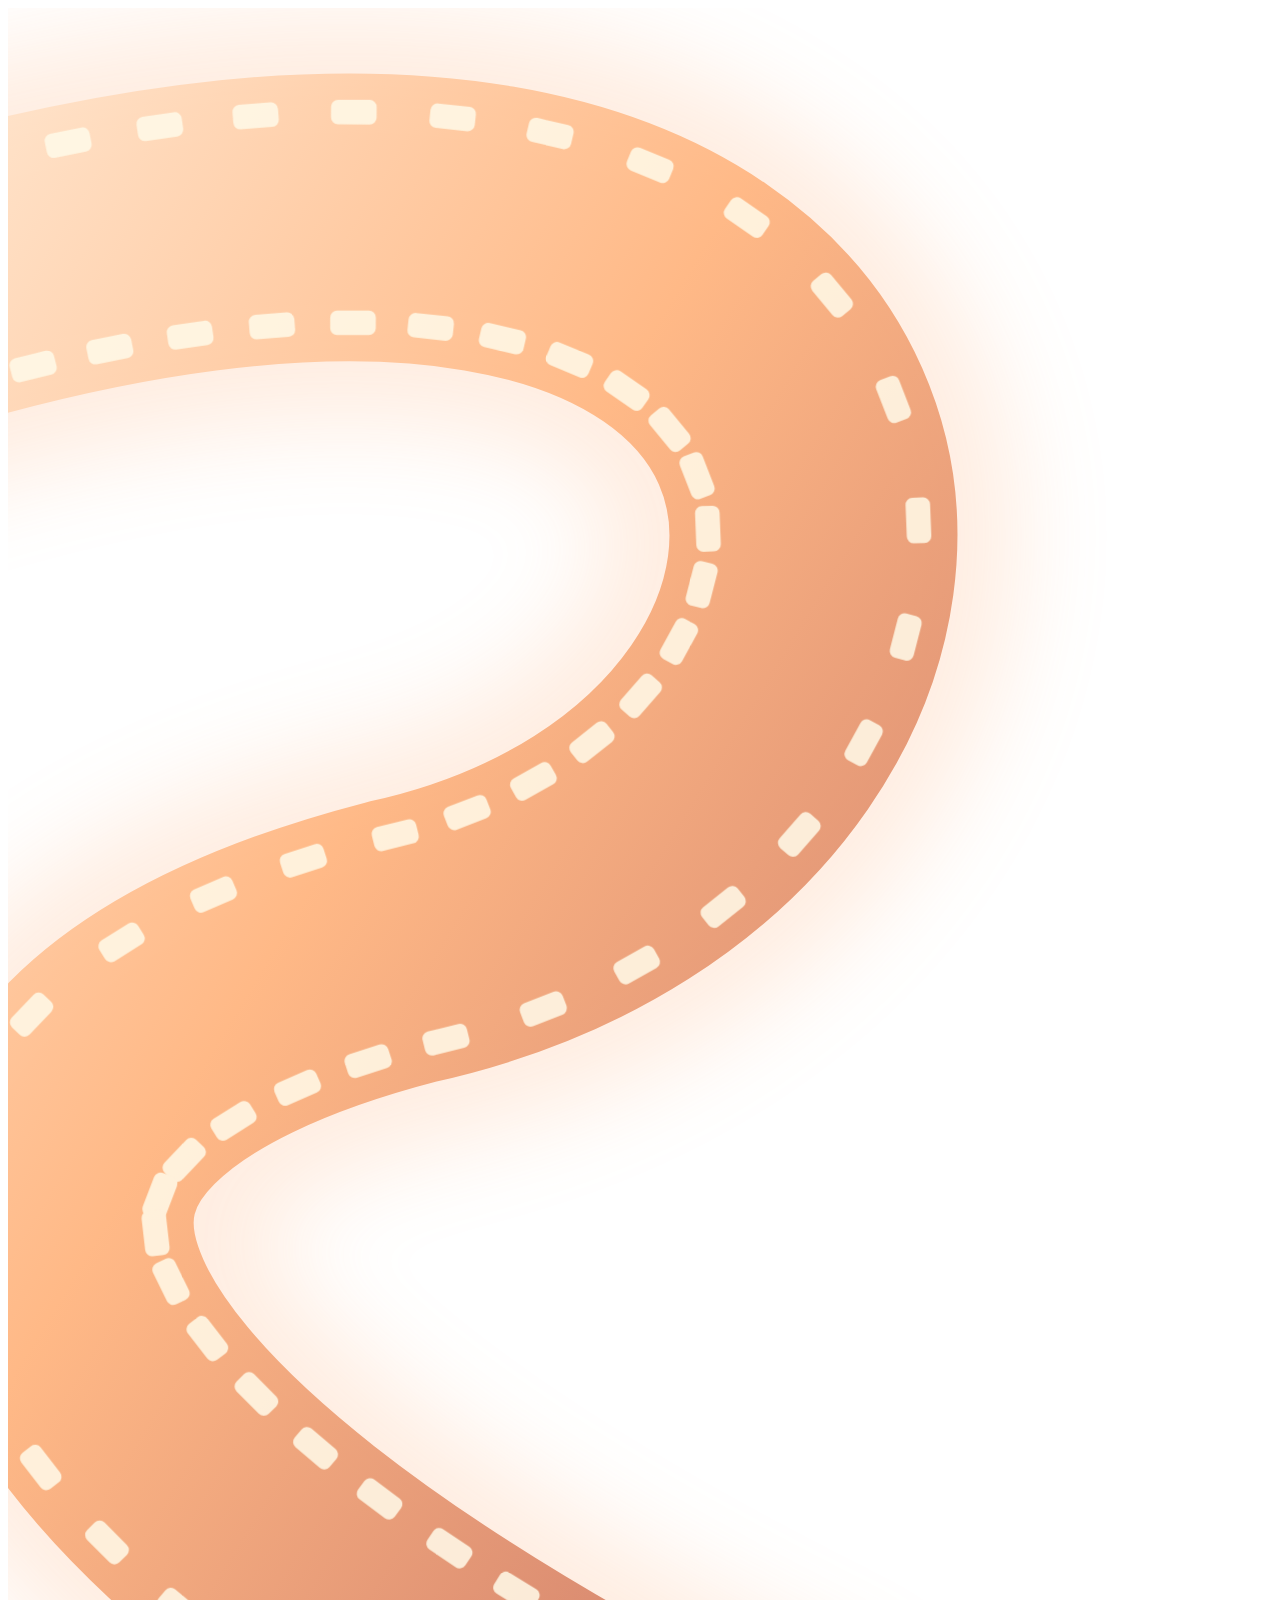
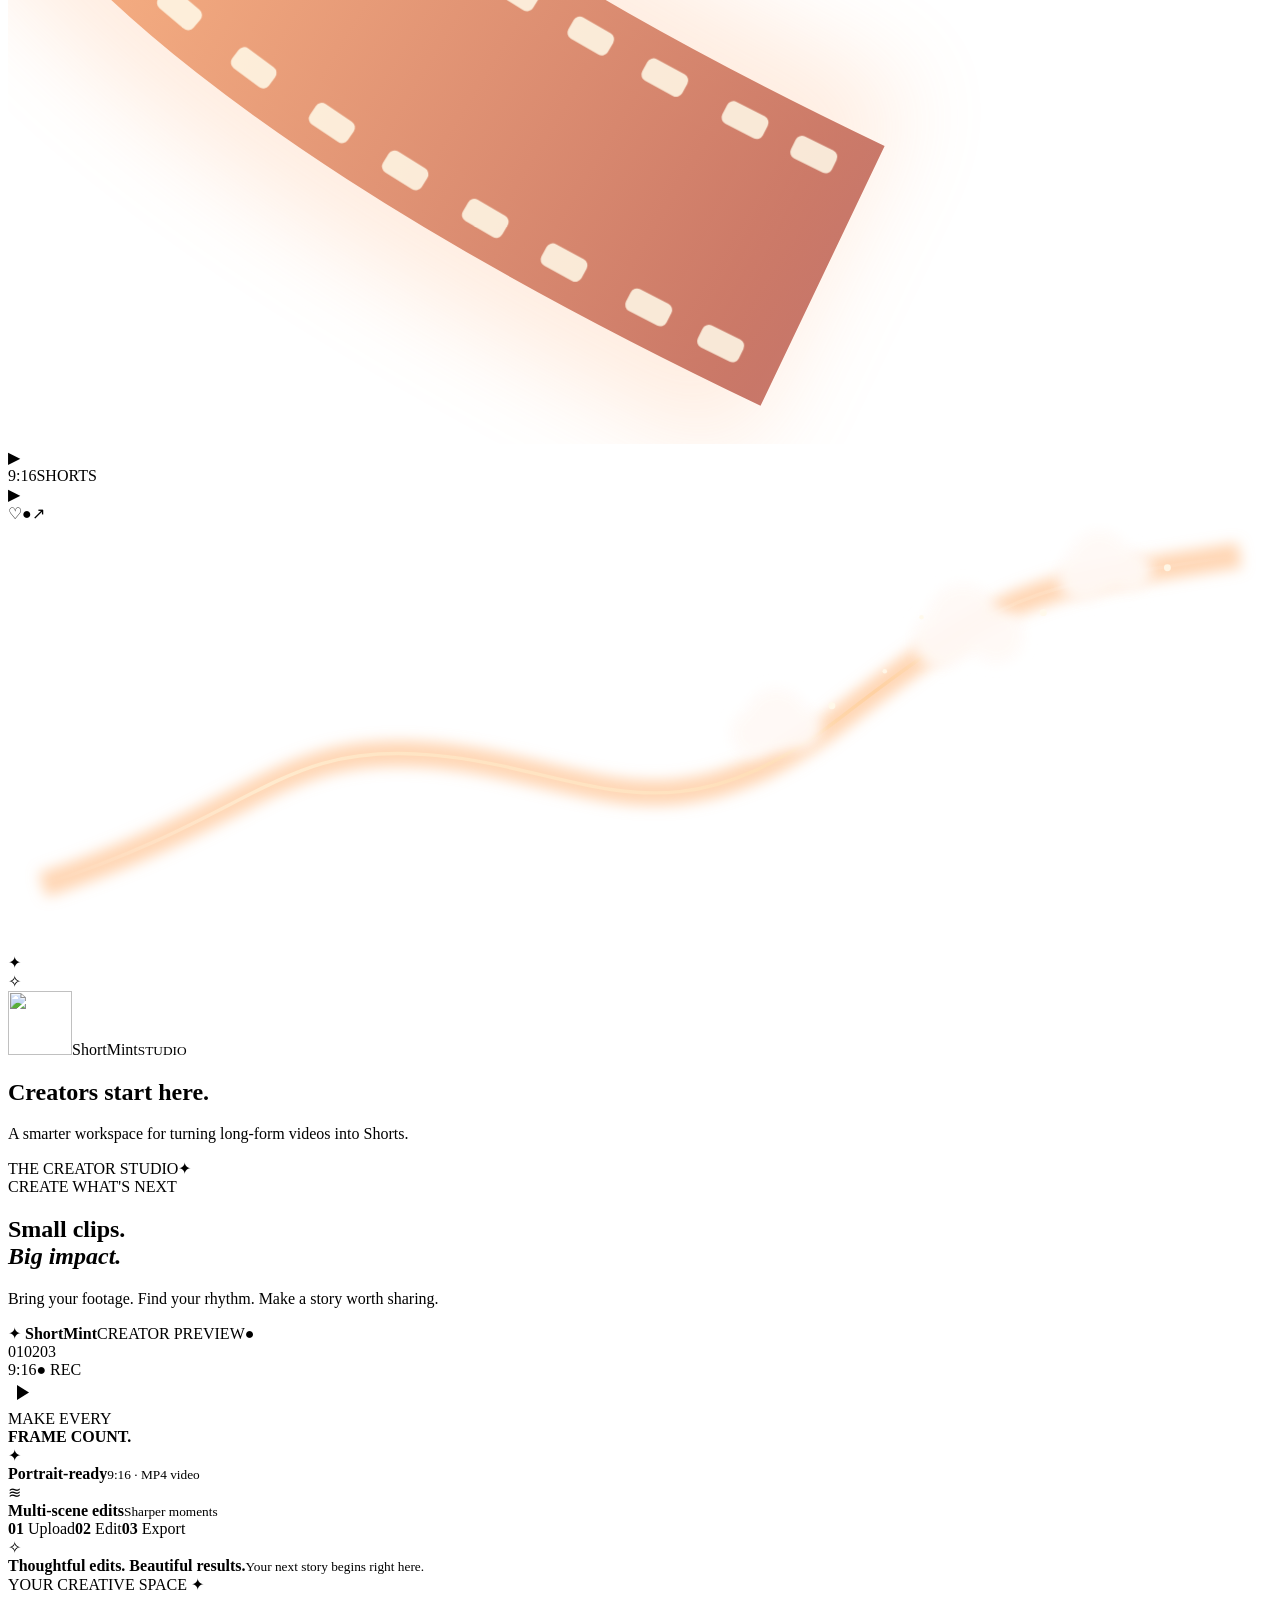
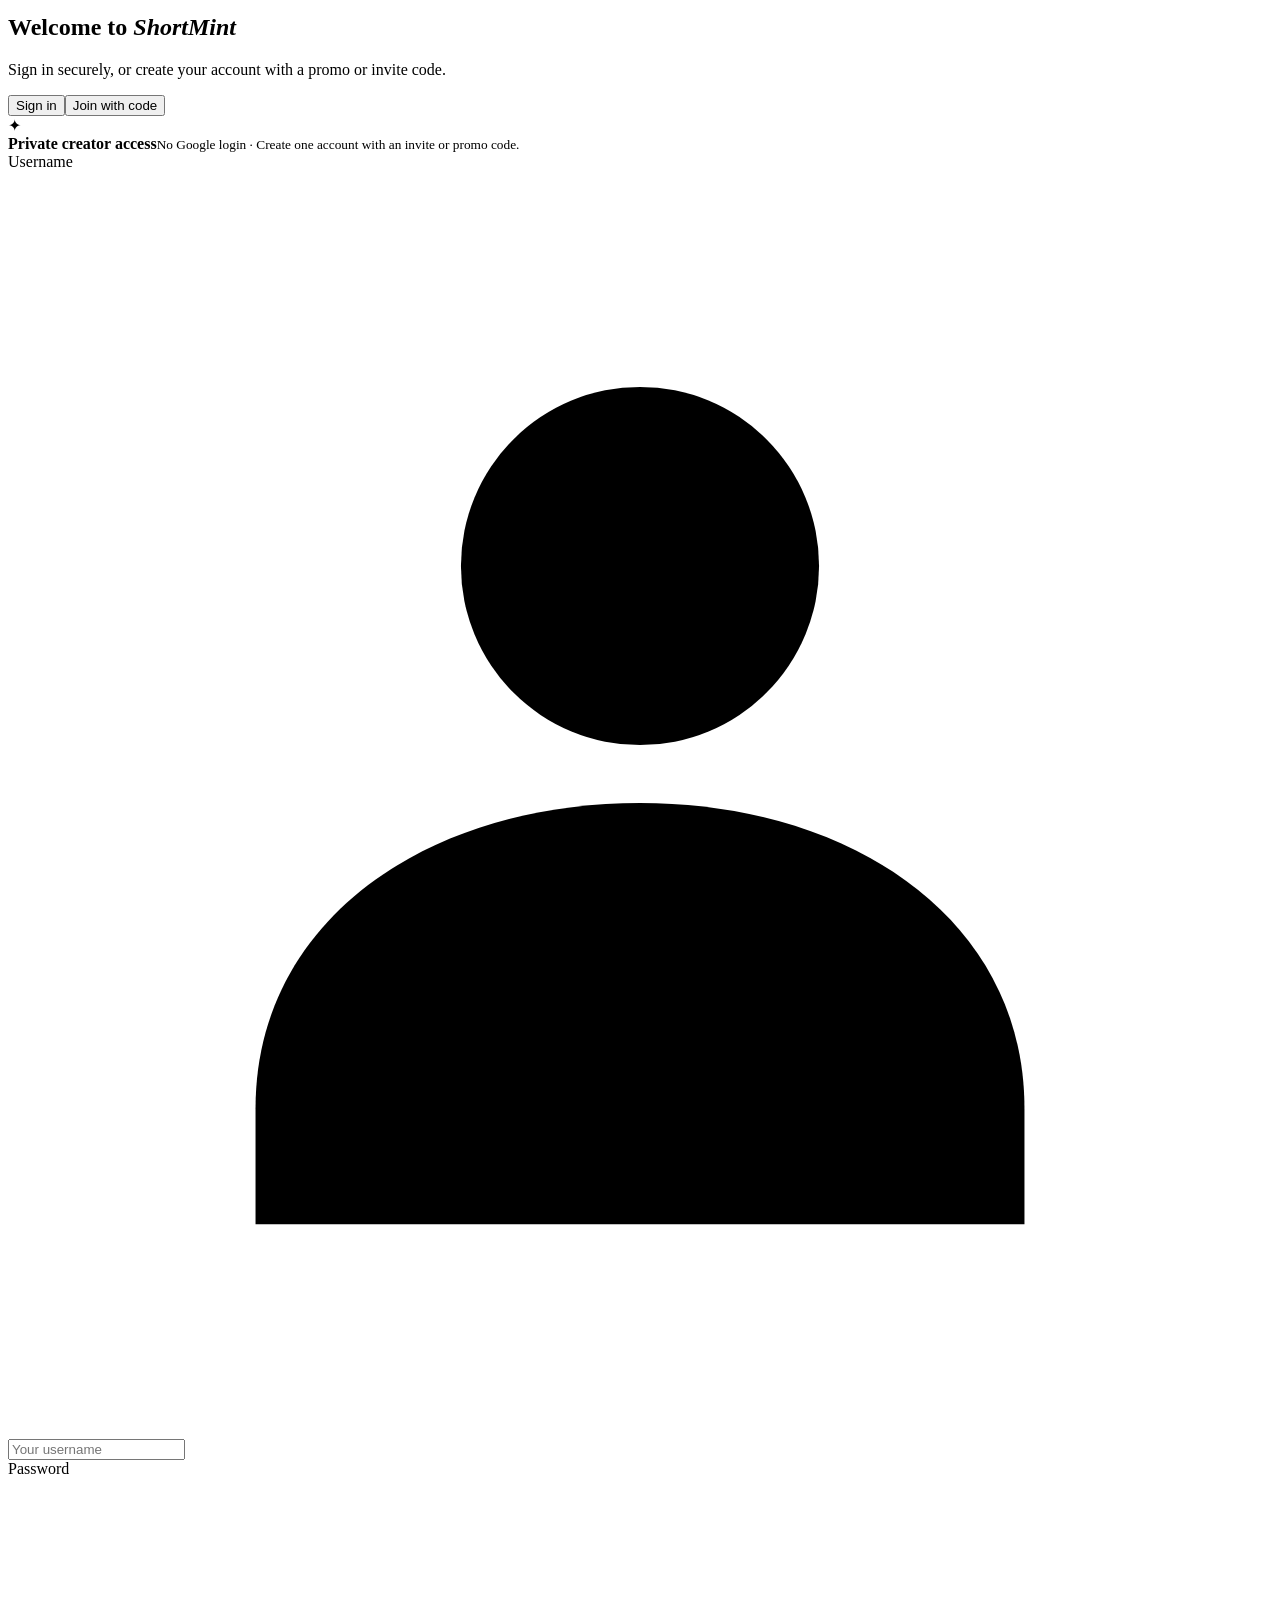
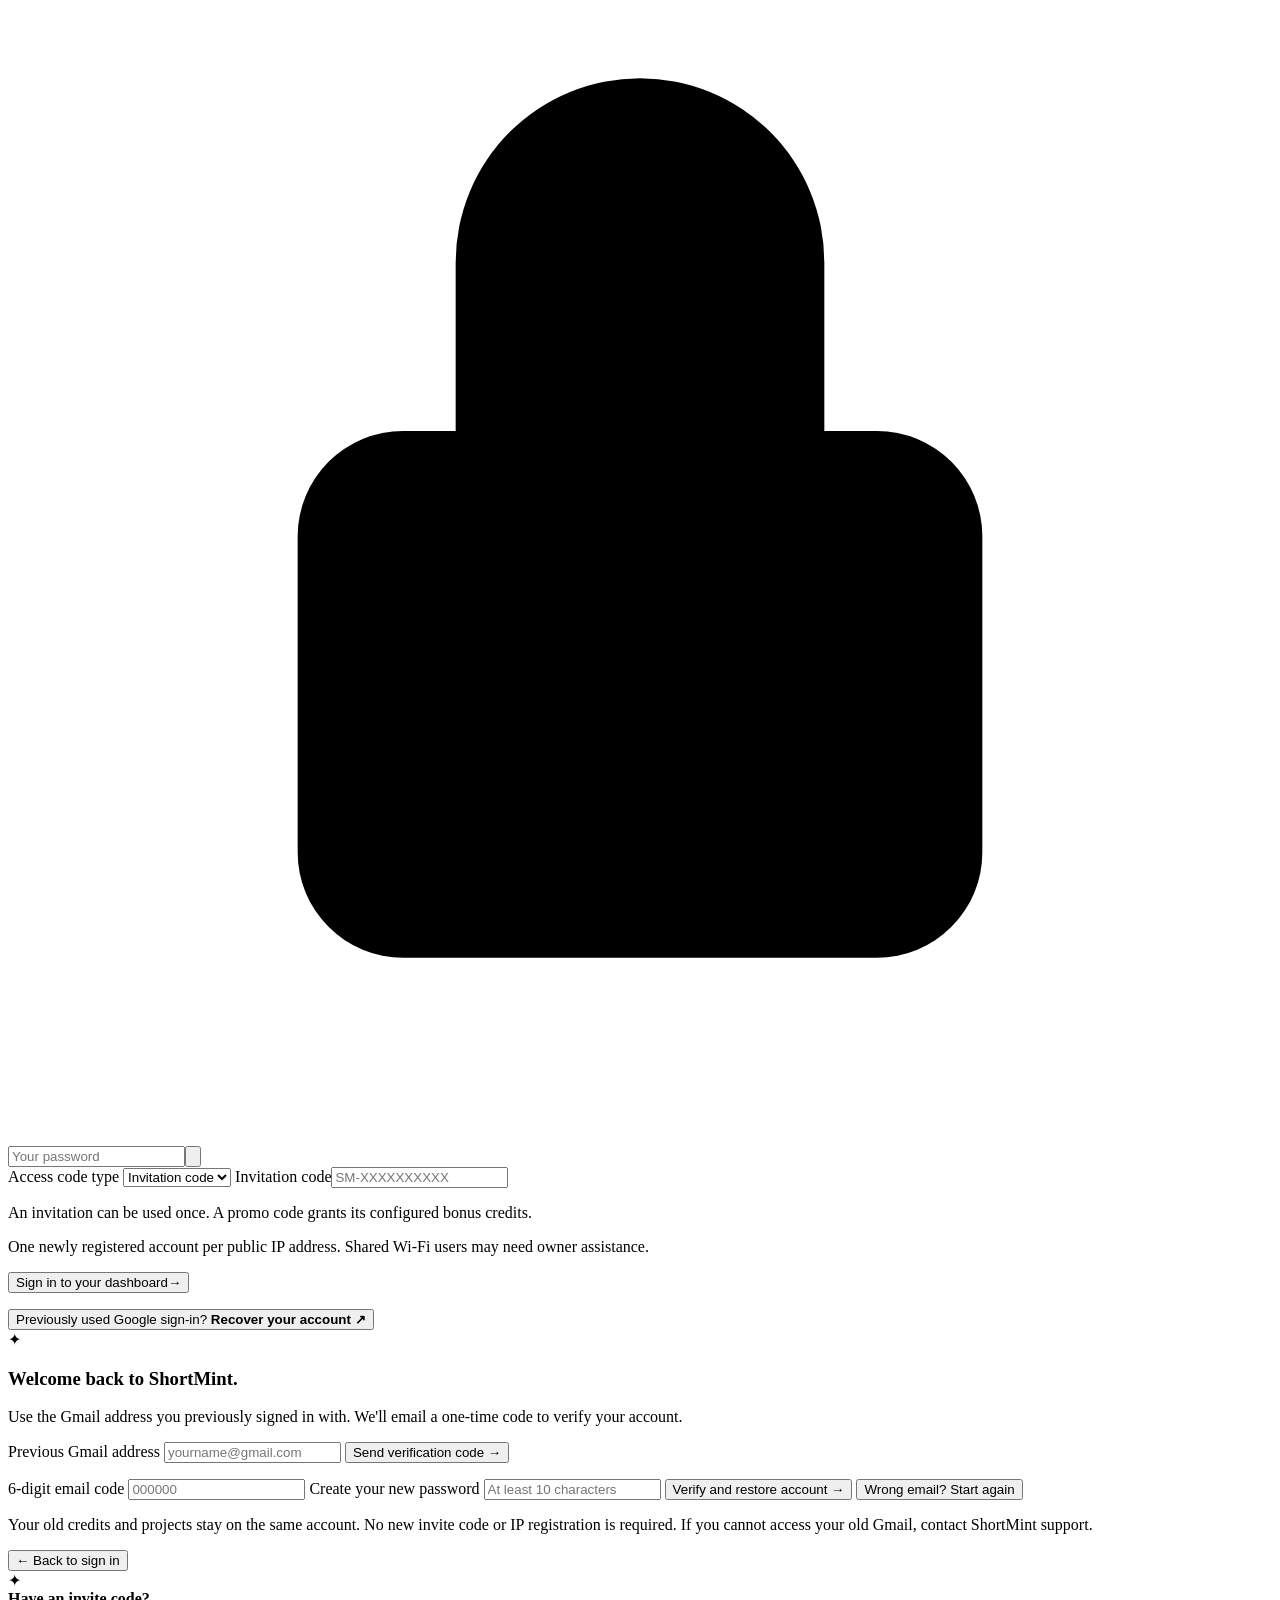
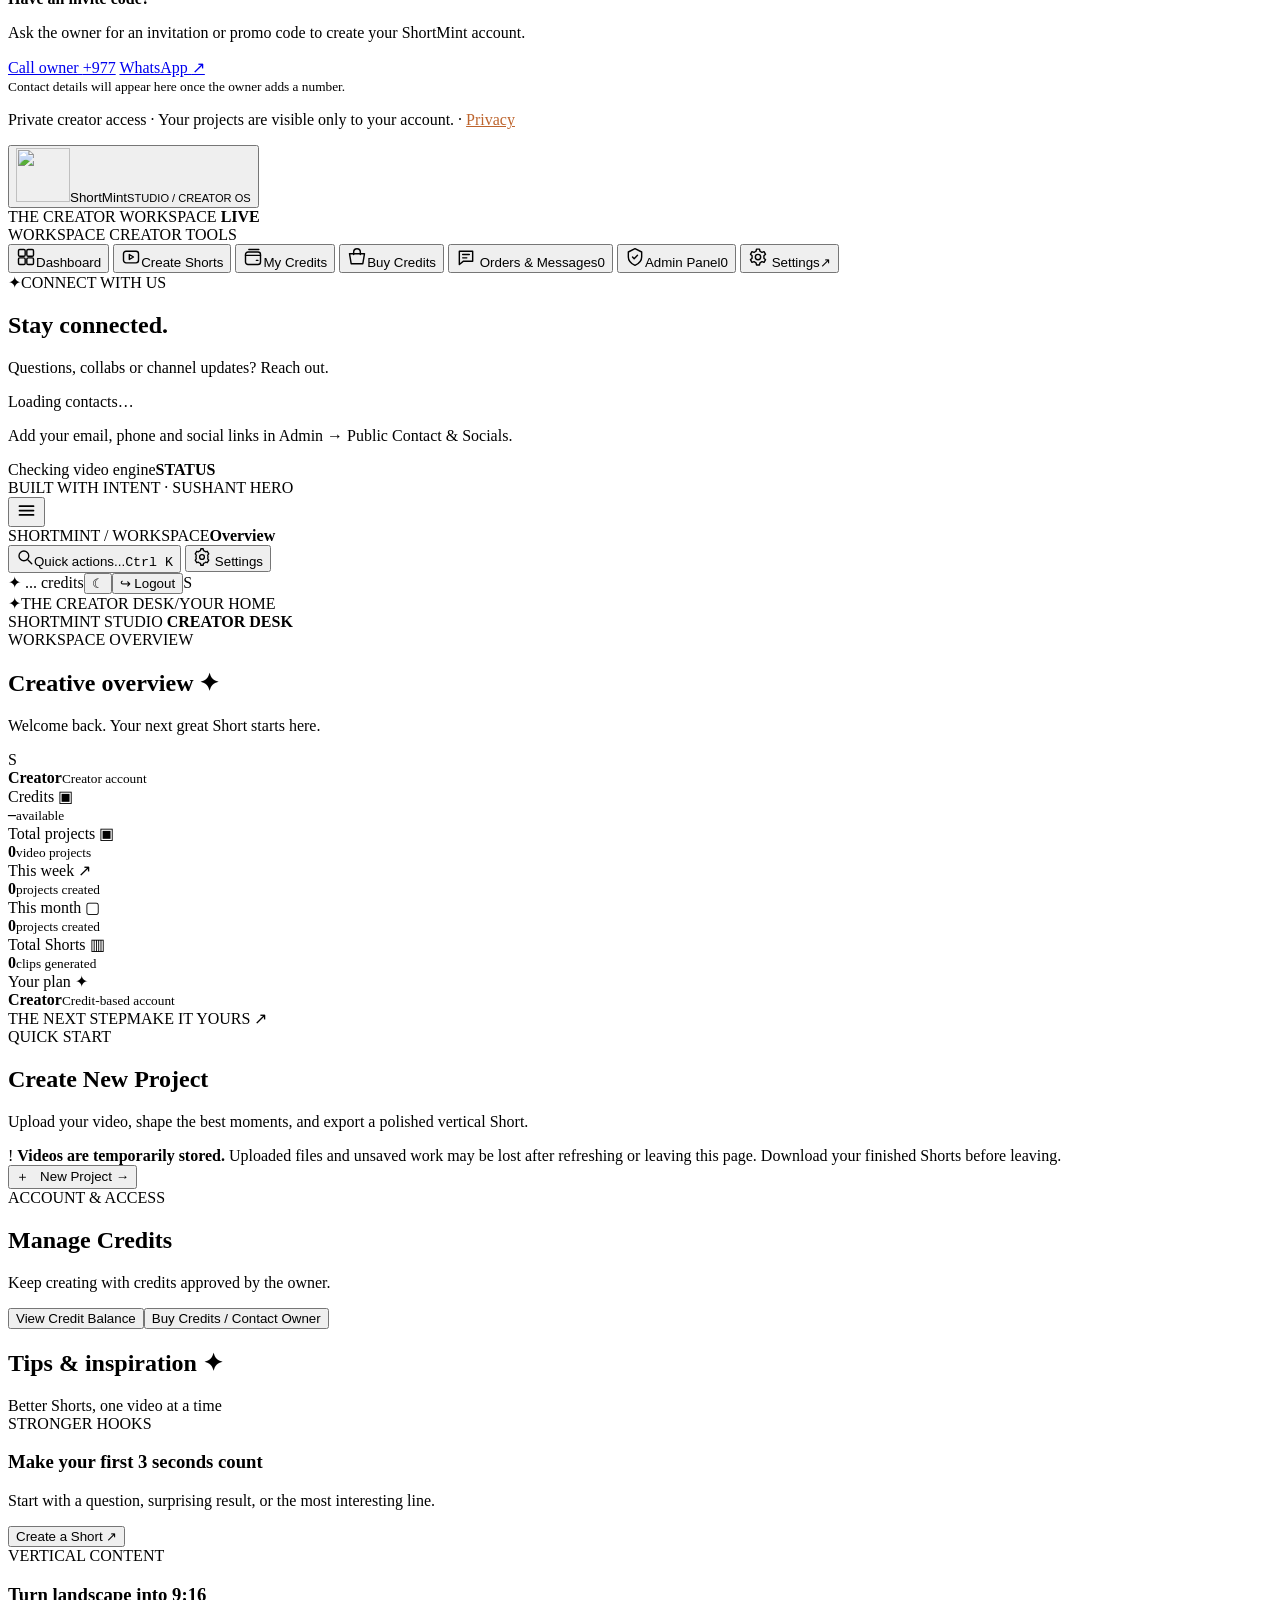
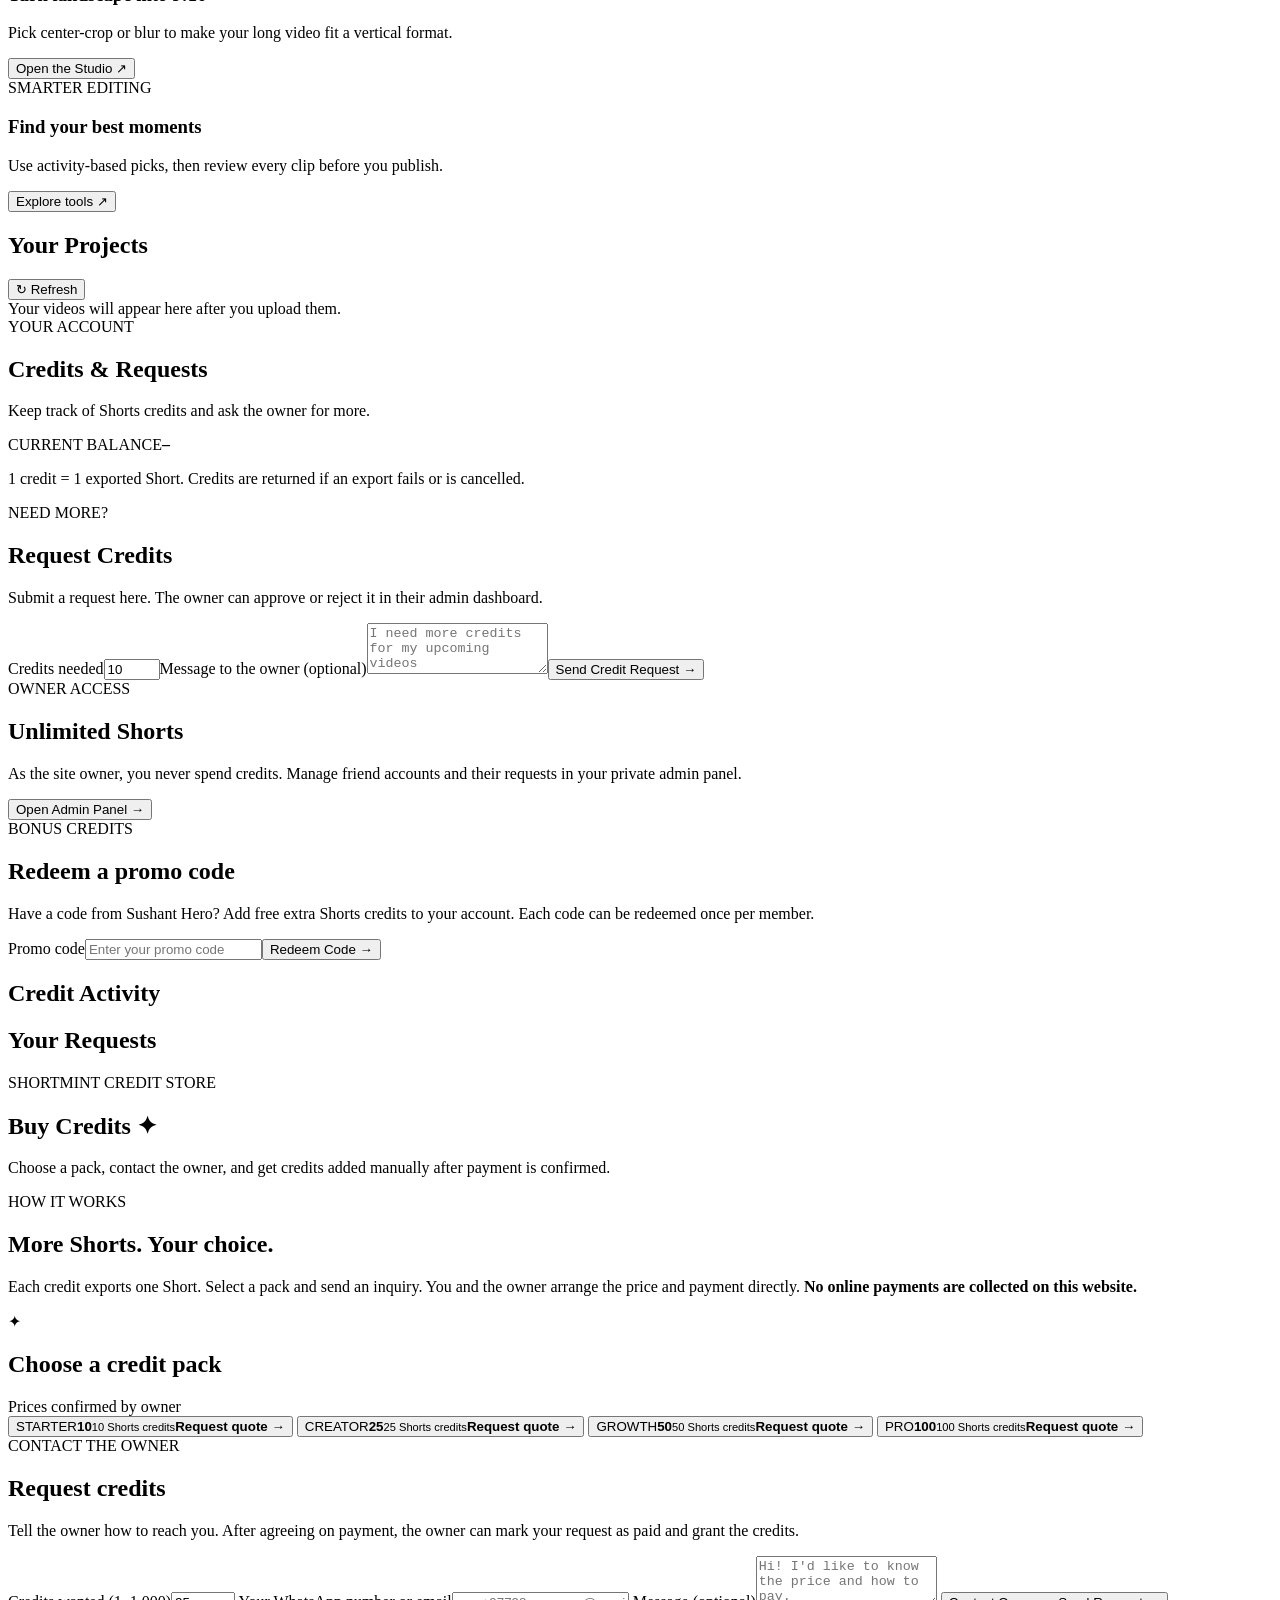
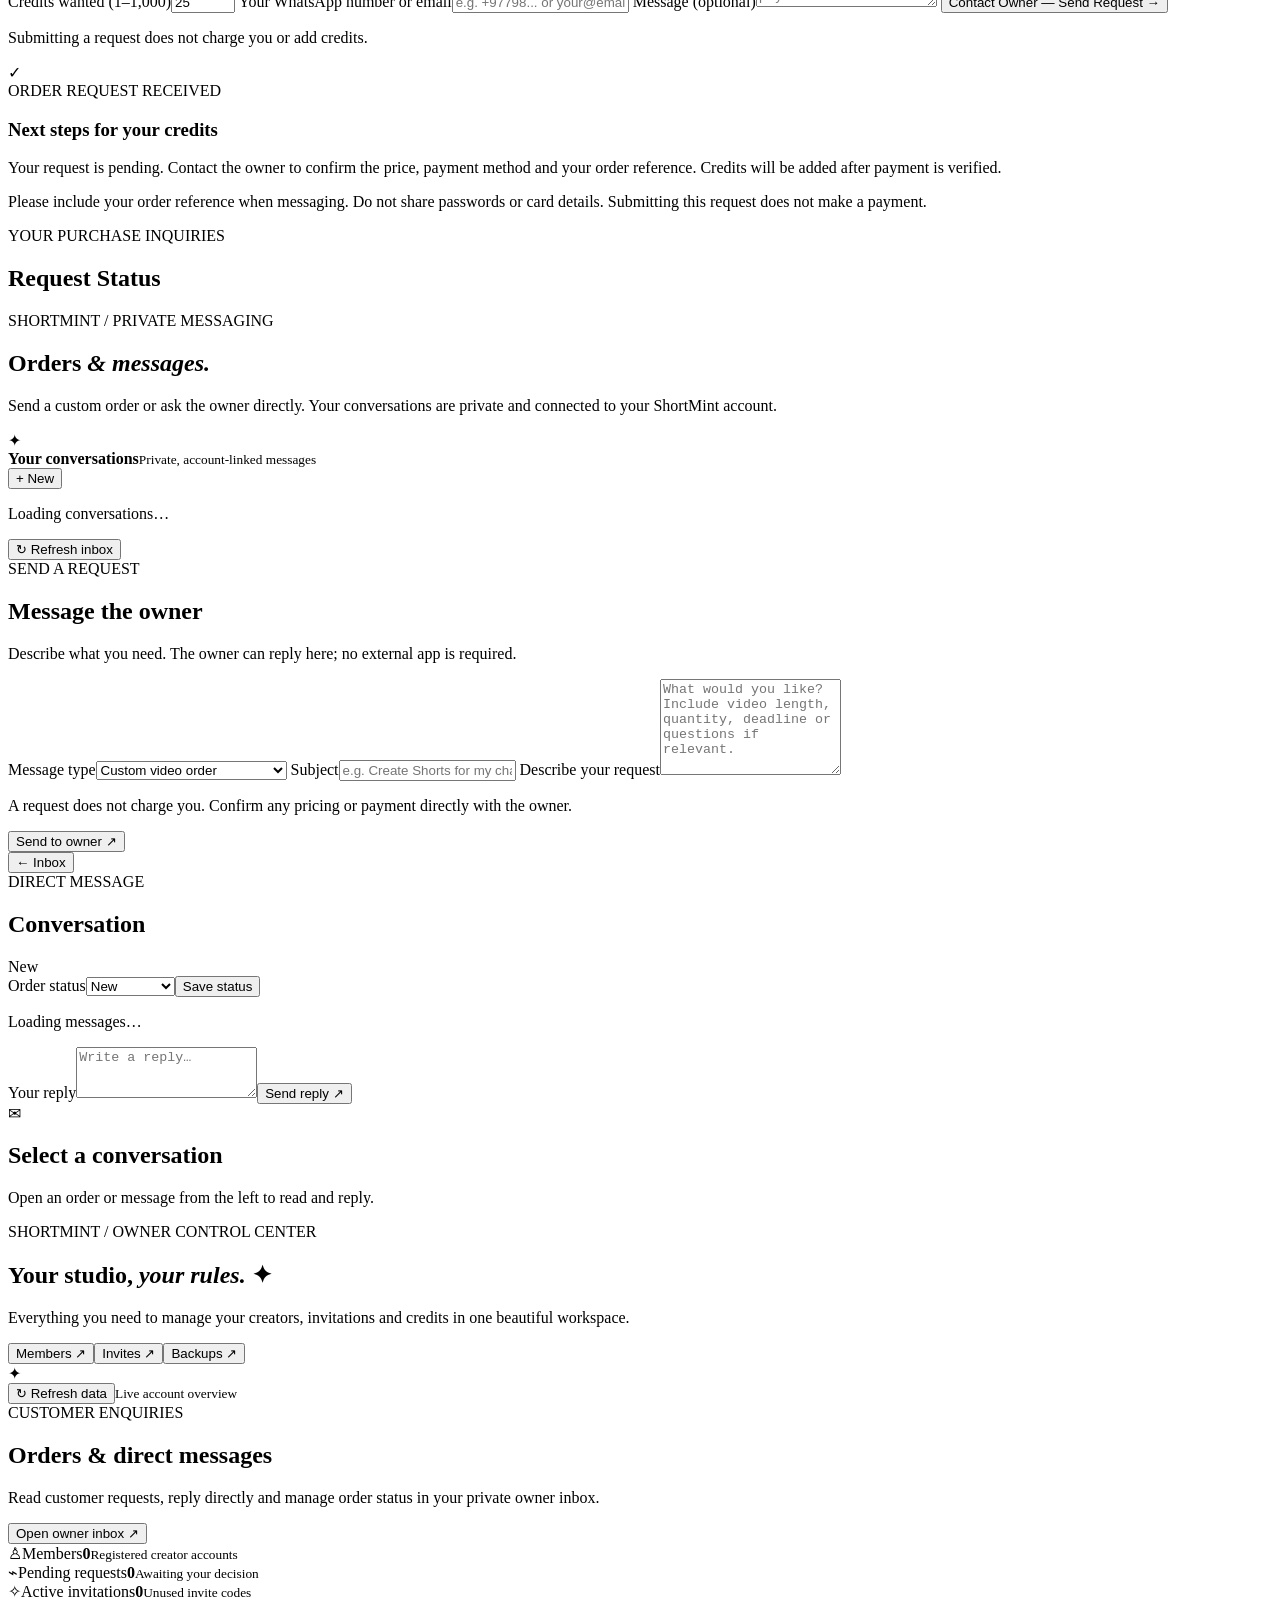
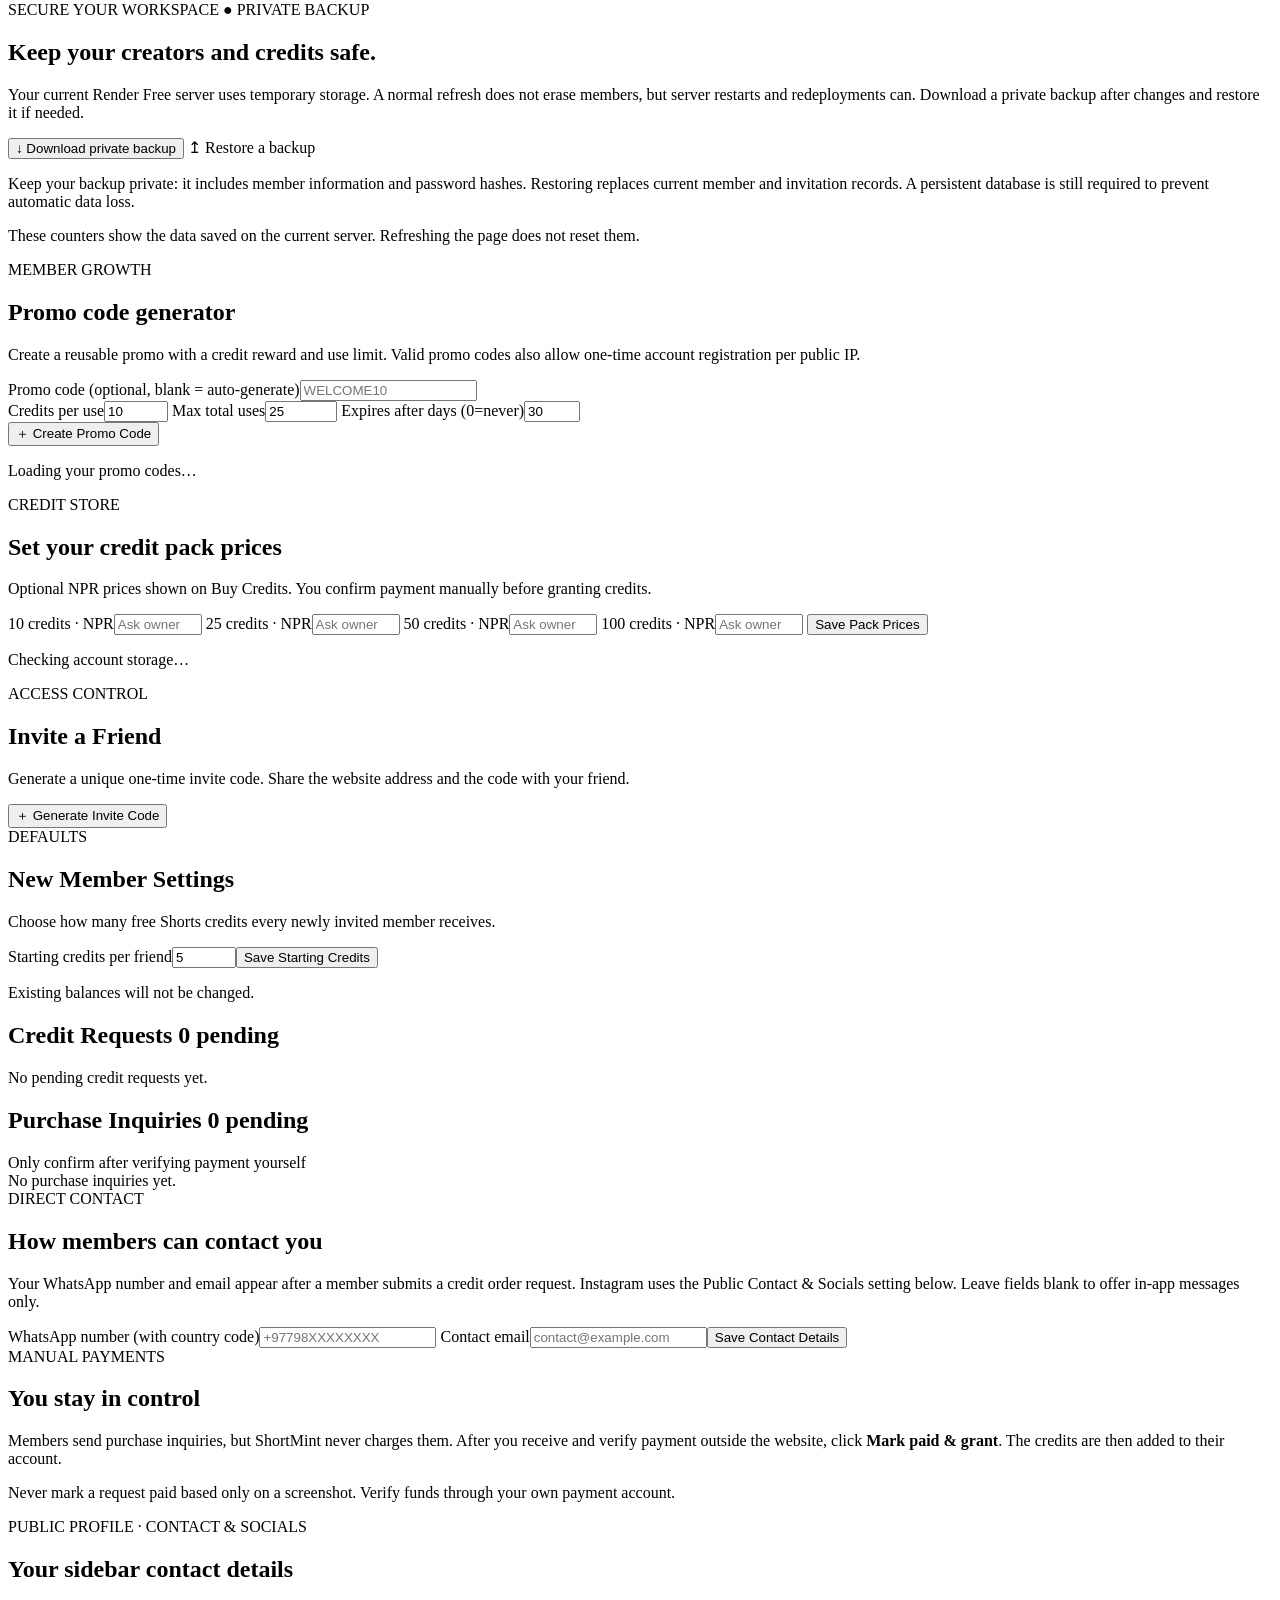
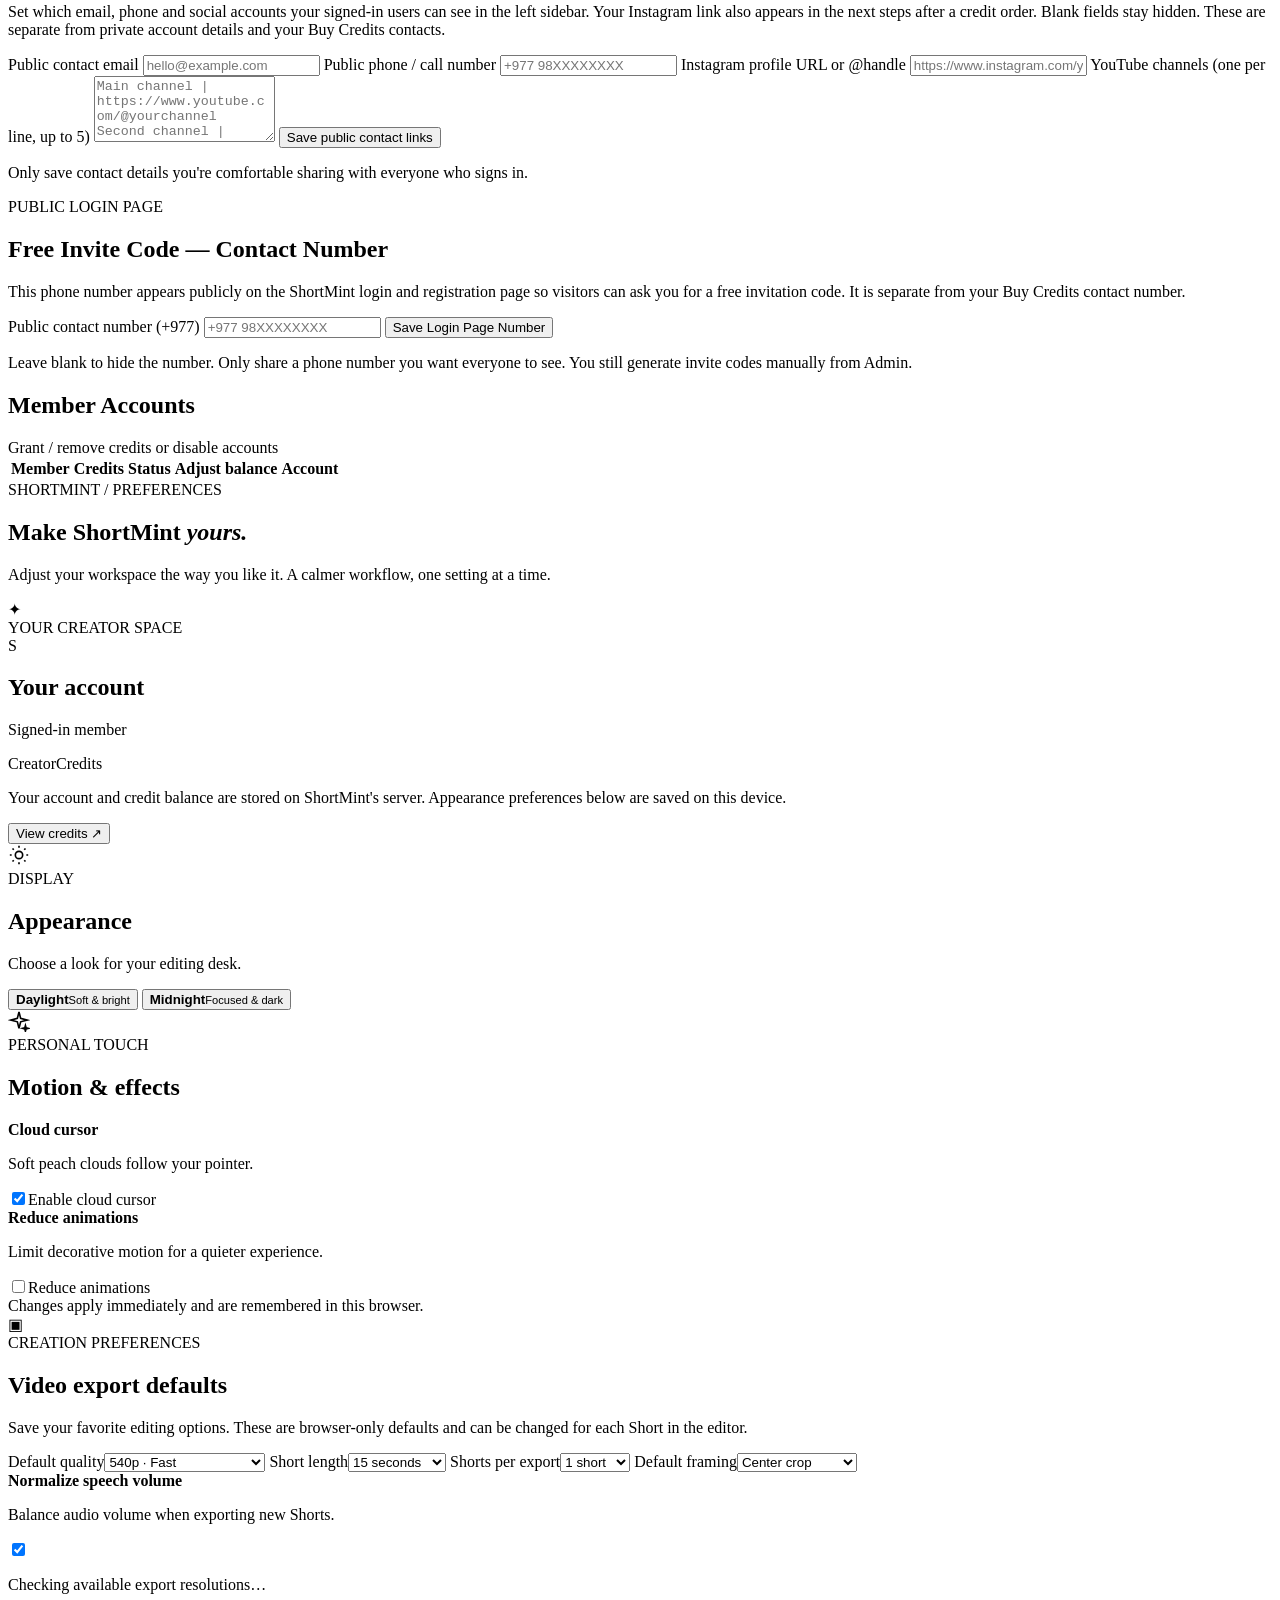
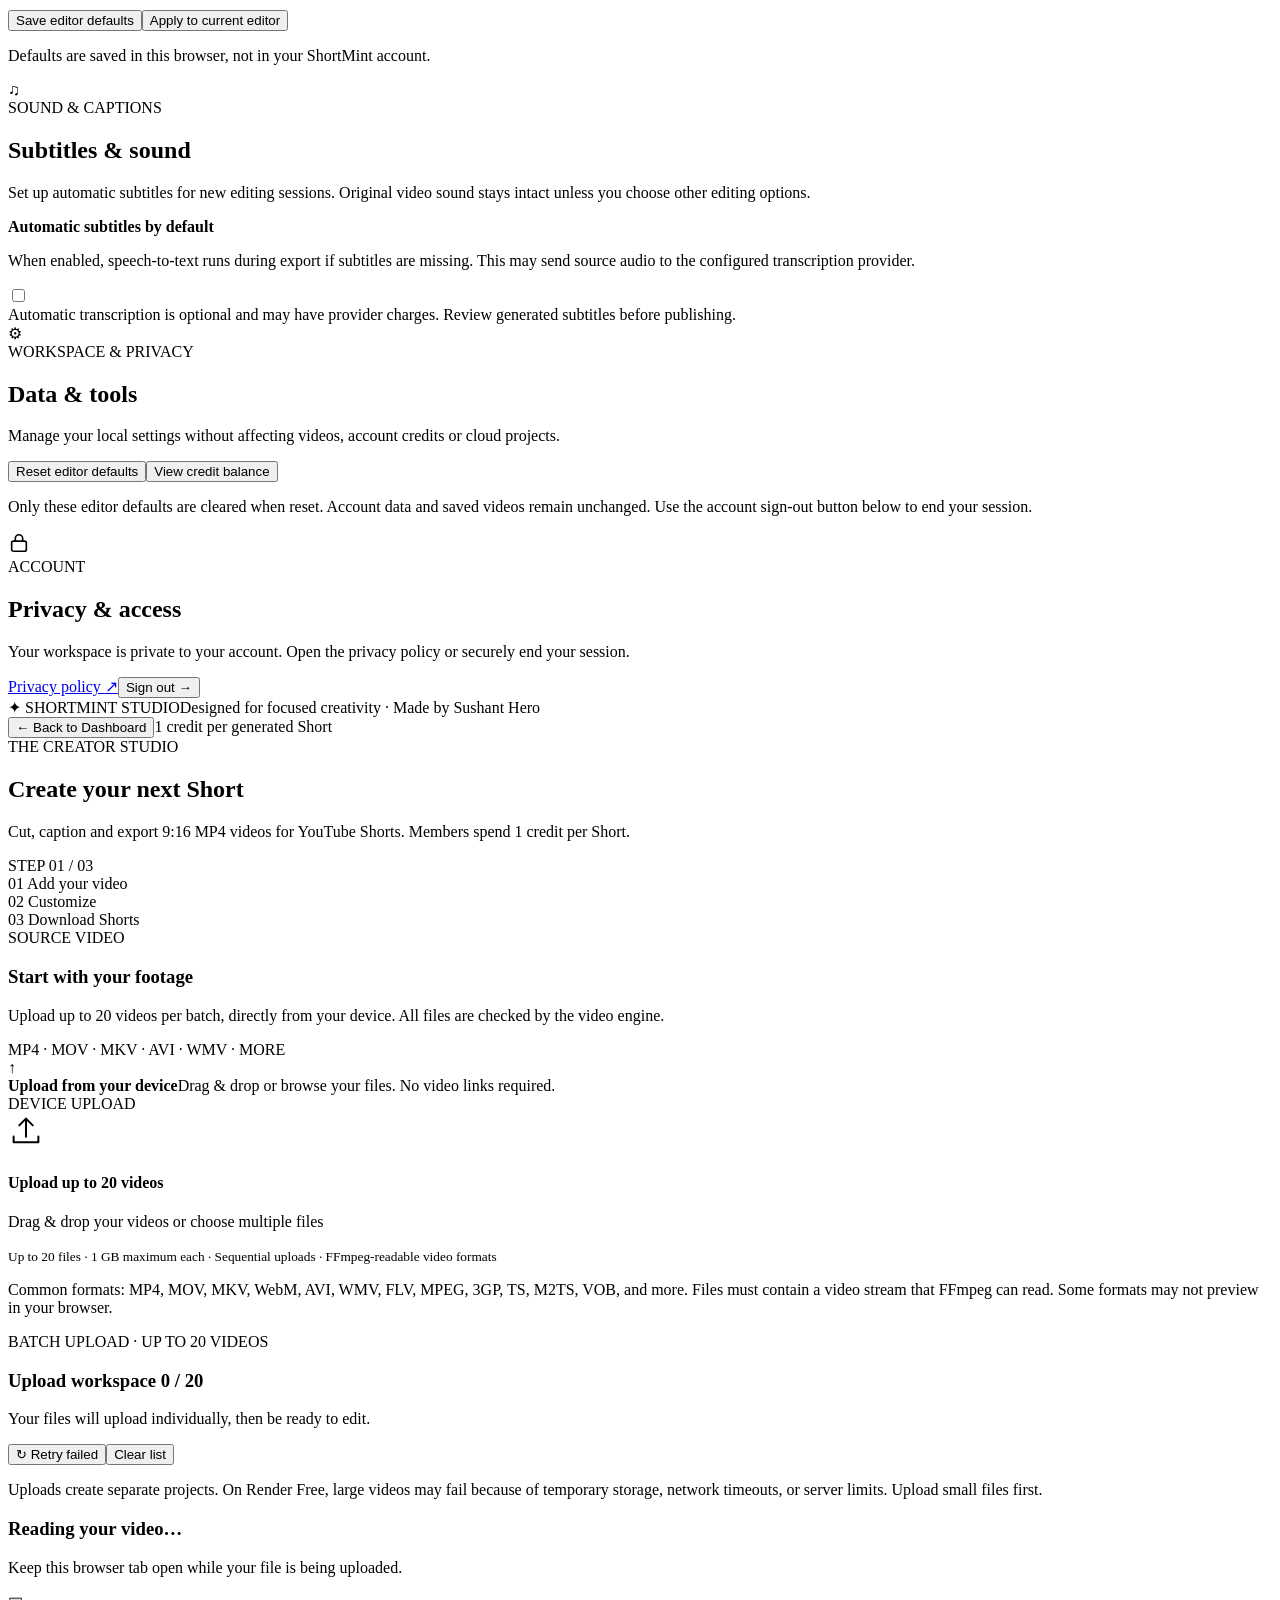
==== commit a76d1365: "Add files via upload" ====
--- a/static/index.html
+++ b/static/index.html
@@ -30,6 +30,7 @@
   <link rel="stylesheet" href="/shortmint-upload-contrast-v43.css?v=43.0.0">
   <link rel="stylesheet" href="/shortmint-orders-v44.css?v=44.0.0">
   <link rel="stylesheet" href="/shortmint-credit-followup-v45.css?v=45.0.0">
+  <link rel="stylesheet" href="/shortmint-unified-ui-v46.css?v=46.0.0">
 </head>
 <body>
   <section id="auth-view" class="auth-screen hidden" aria-label="ShortMint Studio sign in">
@@ -184,7 +185,7 @@
     <aside id="sm-sidebar" class="sm-sidebar" aria-label="Workspace navigation">
       <div class="sm-side-top">
         <button class="brand dashboard-brand" type="button" data-view="dashboard" aria-label="Go to ShortMint dashboard"><img class="sm-logo" src="/shortmint-spark-logo.png?v=37.0.0" alt="" width="54" height="54" decoding="async"><span class="sm-brand-type">Short<span class="brand-accent">Mint</span><small>STUDIO / CREATOR OS</small></span></button>
-        <div class="sm-side-edition"><span class="sm-edition-dot"></span> THE CREATOR WORKSPACE <b>V27</b></div>
+        <div class="sm-side-edition"><span class="sm-edition-dot"></span> THE CREATOR WORKSPACE <b>LIVE</b></div>
       </div>
       <div class="sm-side-label">WORKSPACE <span>CREATOR TOOLS</span></div>
       <nav class="header-nav" aria-label="Primary navigation">
@@ -230,7 +231,7 @@
       <section id="dashboard-view" class="app-page">
       <div class="sm23-intro-row">
         <div><span class="sm23-intro-orbit">✦</span><span class="sm23-intro-label">THE CREATOR DESK</span><span class="sm23-intro-slash">/</span><span class="sm23-intro-label sm23-intro-muted">YOUR HOME</span></div>
-        <div class="sm23-live"><span></span> SHORTMINT STUDIO <b>EDITION 23</b></div>
+        <div class="sm23-live"><span></span> SHORTMINT STUDIO <b>CREATOR DESK</b></div>
       </div>
         <div class="page-heading"><div><span class="overline">WORKSPACE OVERVIEW</span><h1>Creative overview <span class="wave">✦</span></h1><p id="welcome-copy">Welcome back. Your next great Short starts here.</p></div><div class="header-person"><span class="avatar large" id="welcome-avatar">S</span><div><b id="welcome-user">Creator</b><small id="welcome-role">Creator account</small></div></div></div>
         <div id="metric-grid" class="metric-grid" aria-label="Account statistics">
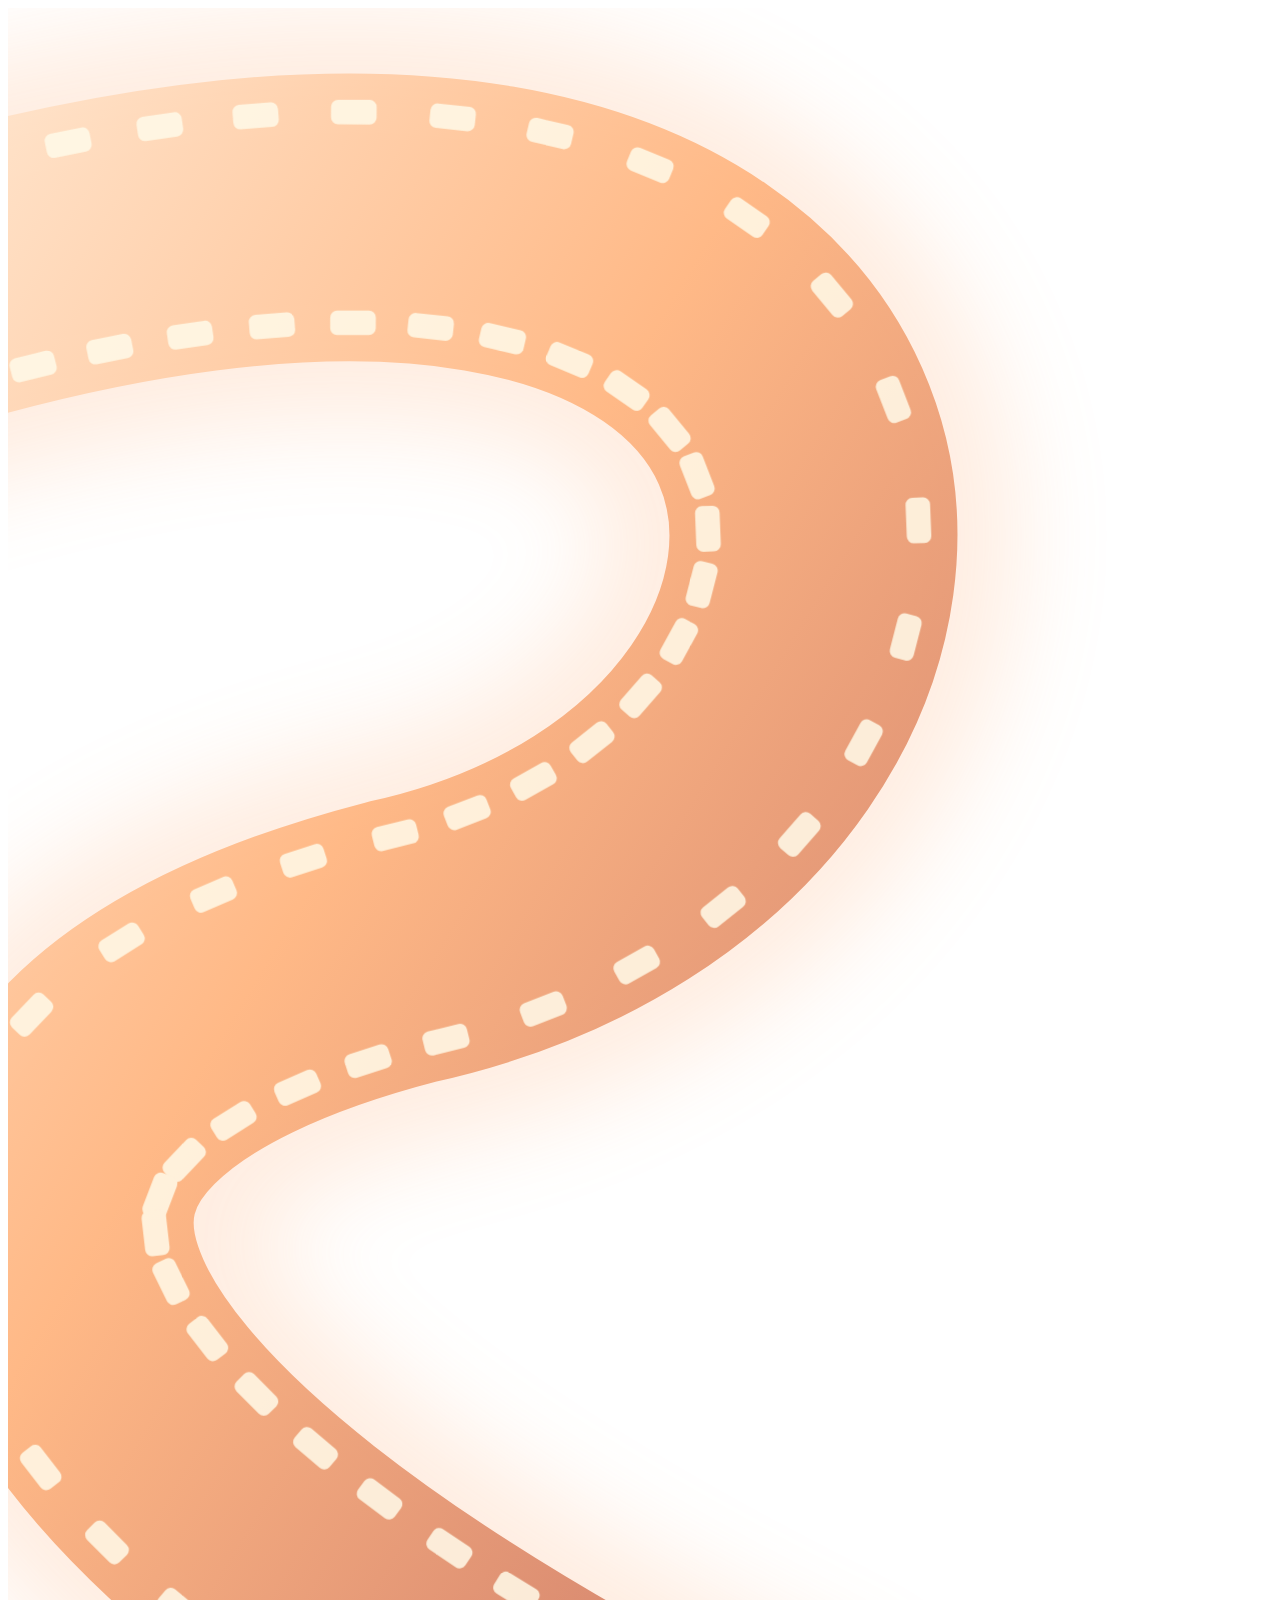
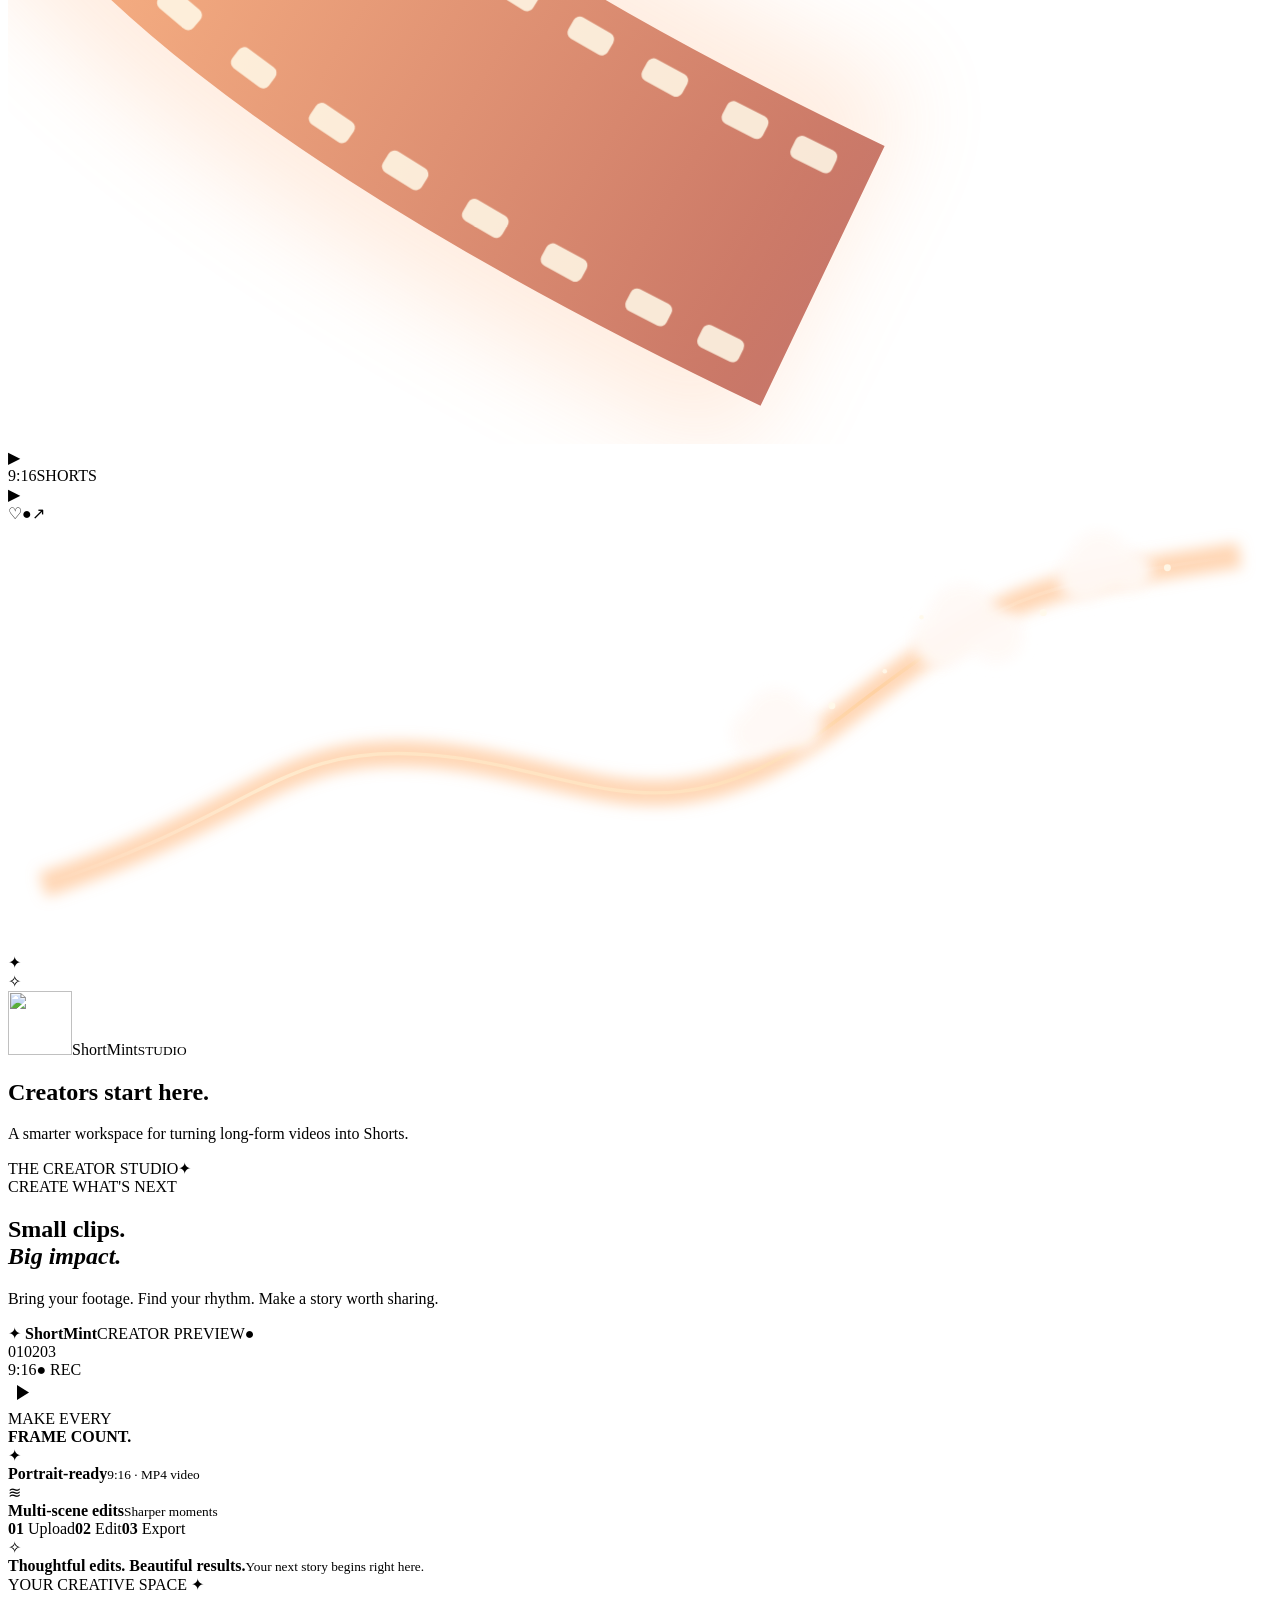
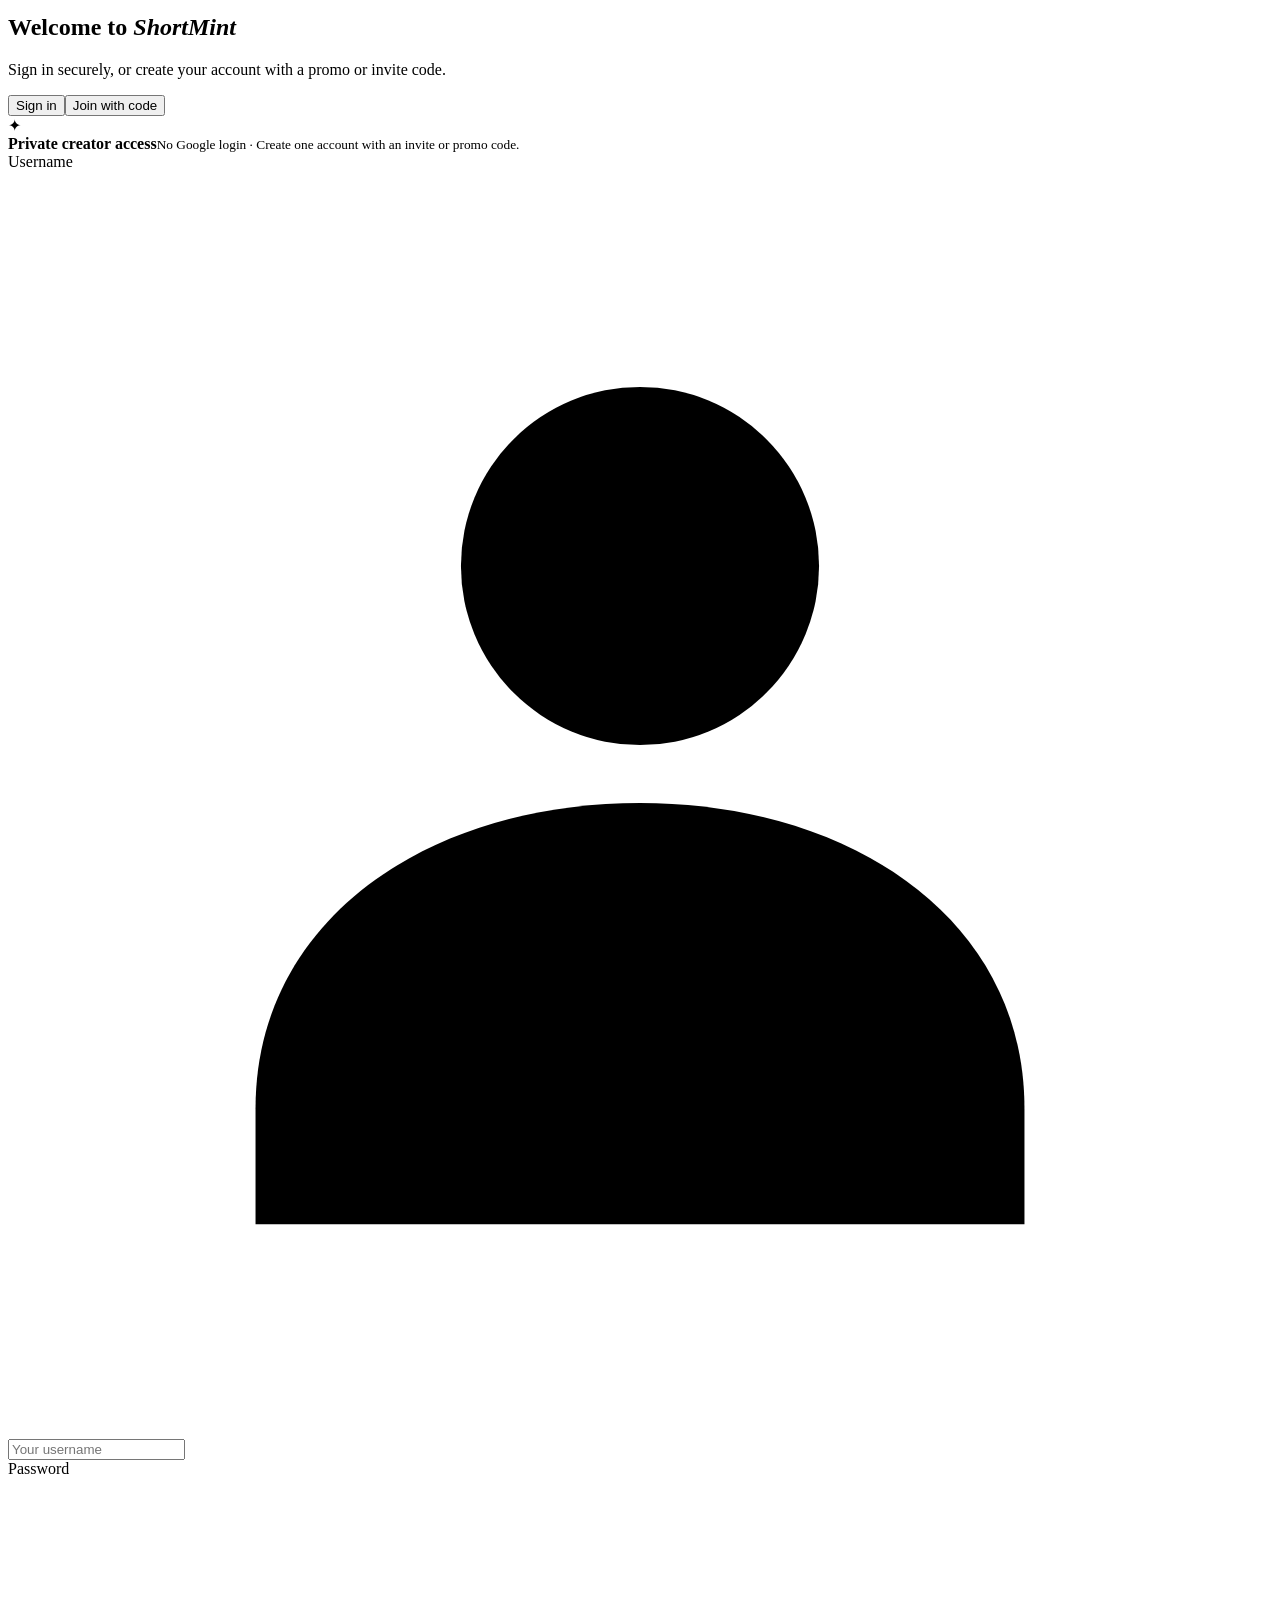
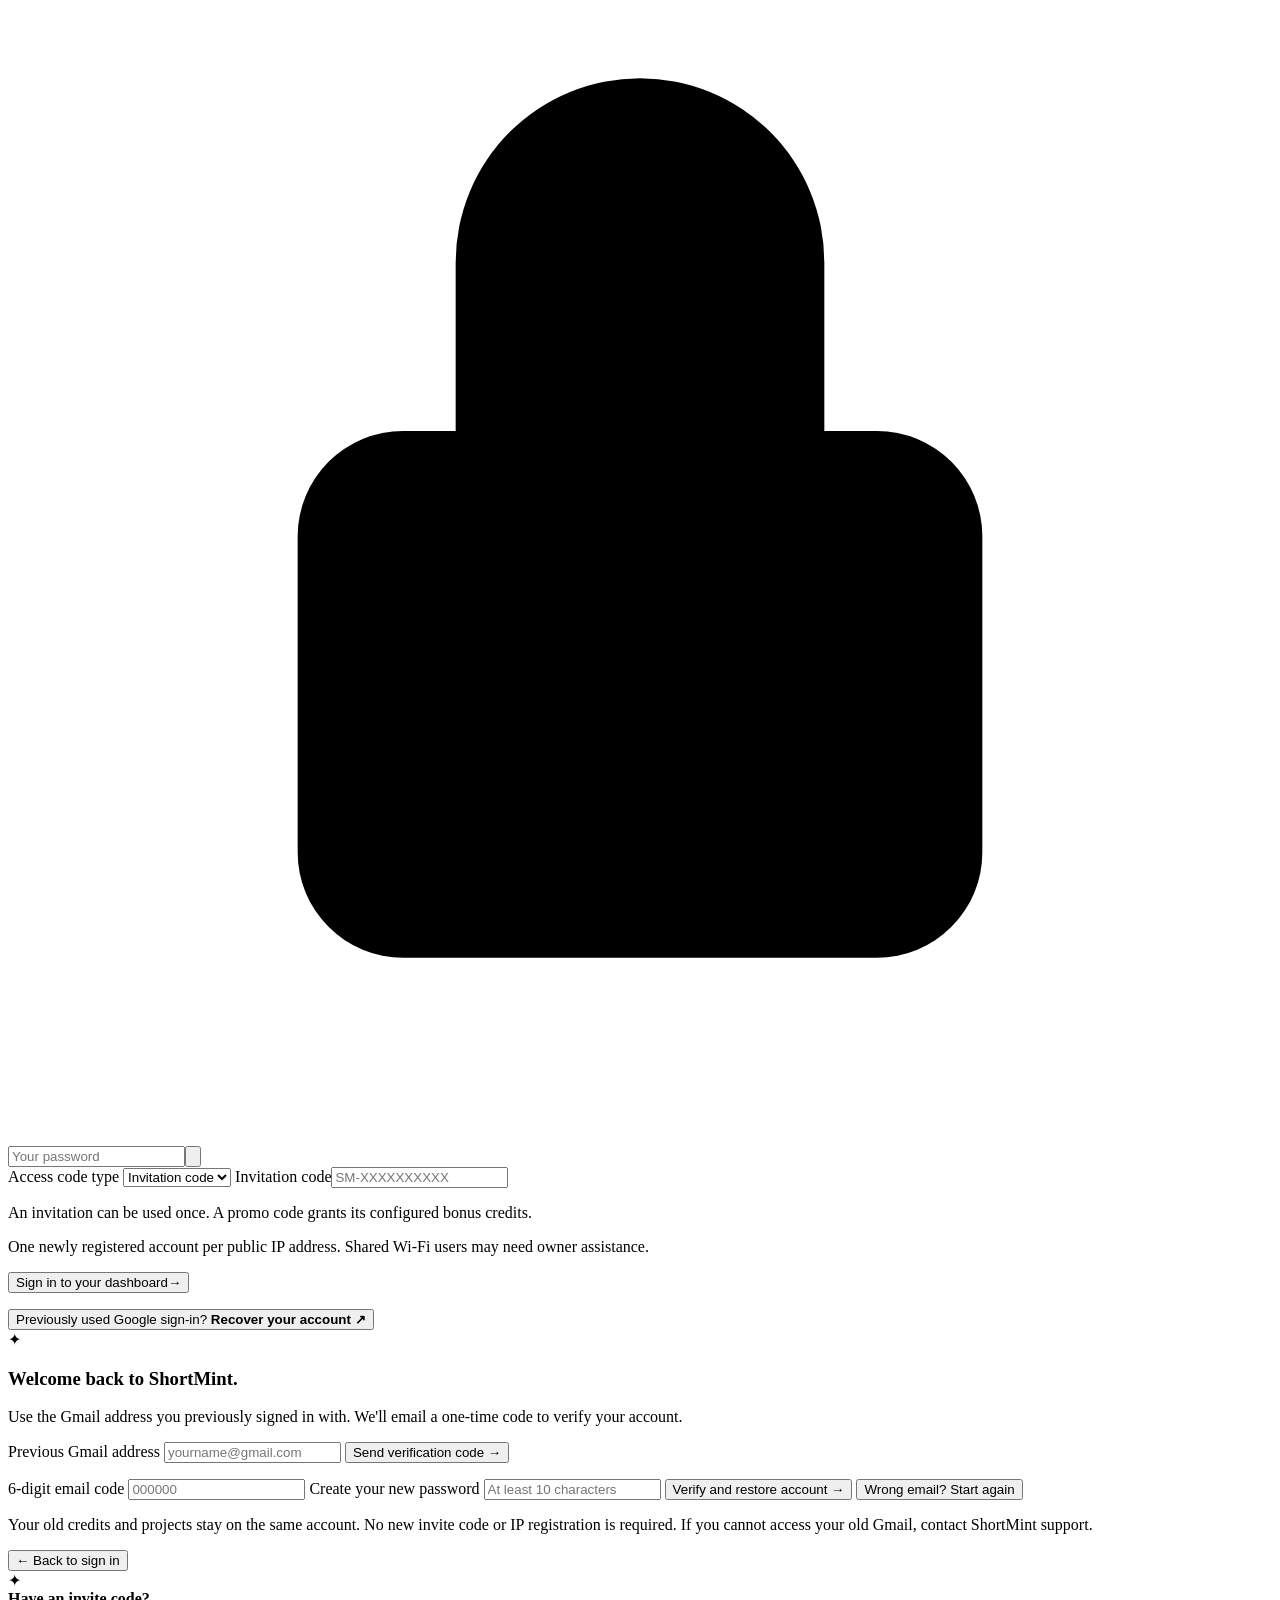
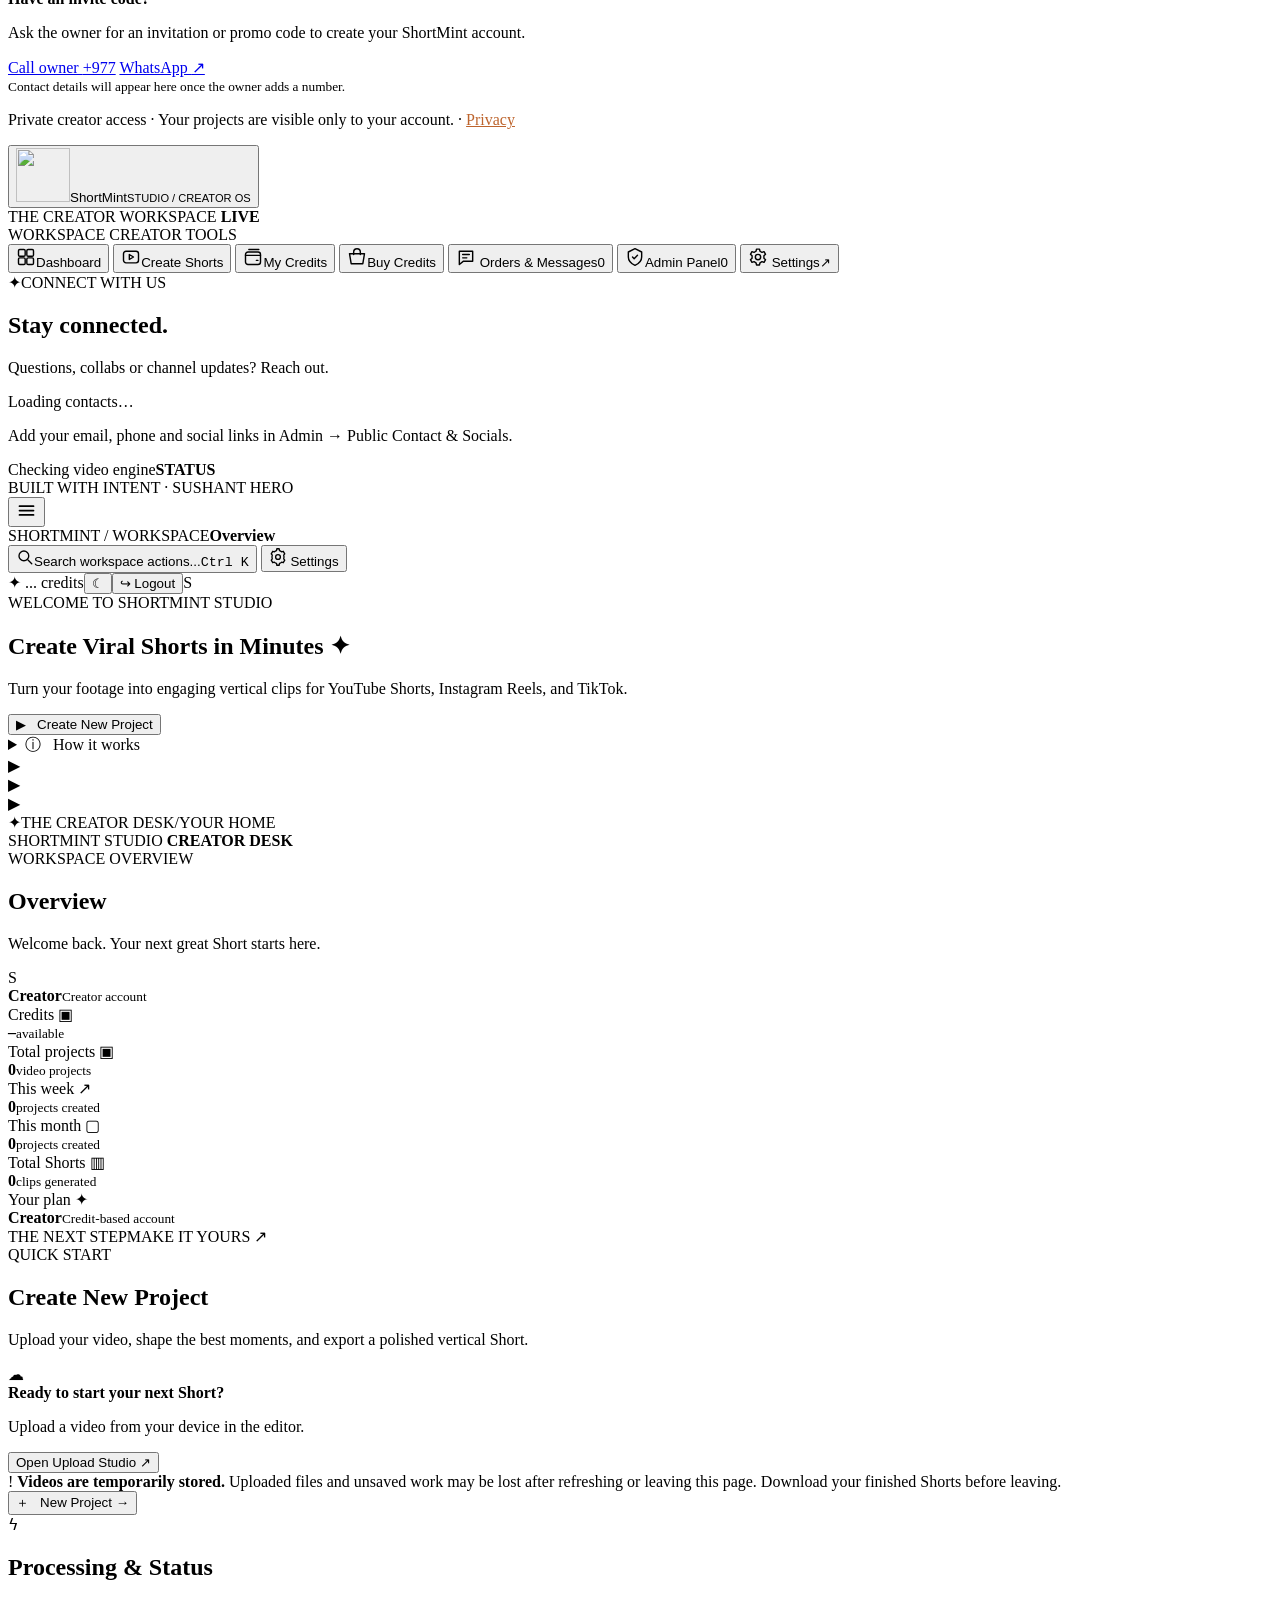
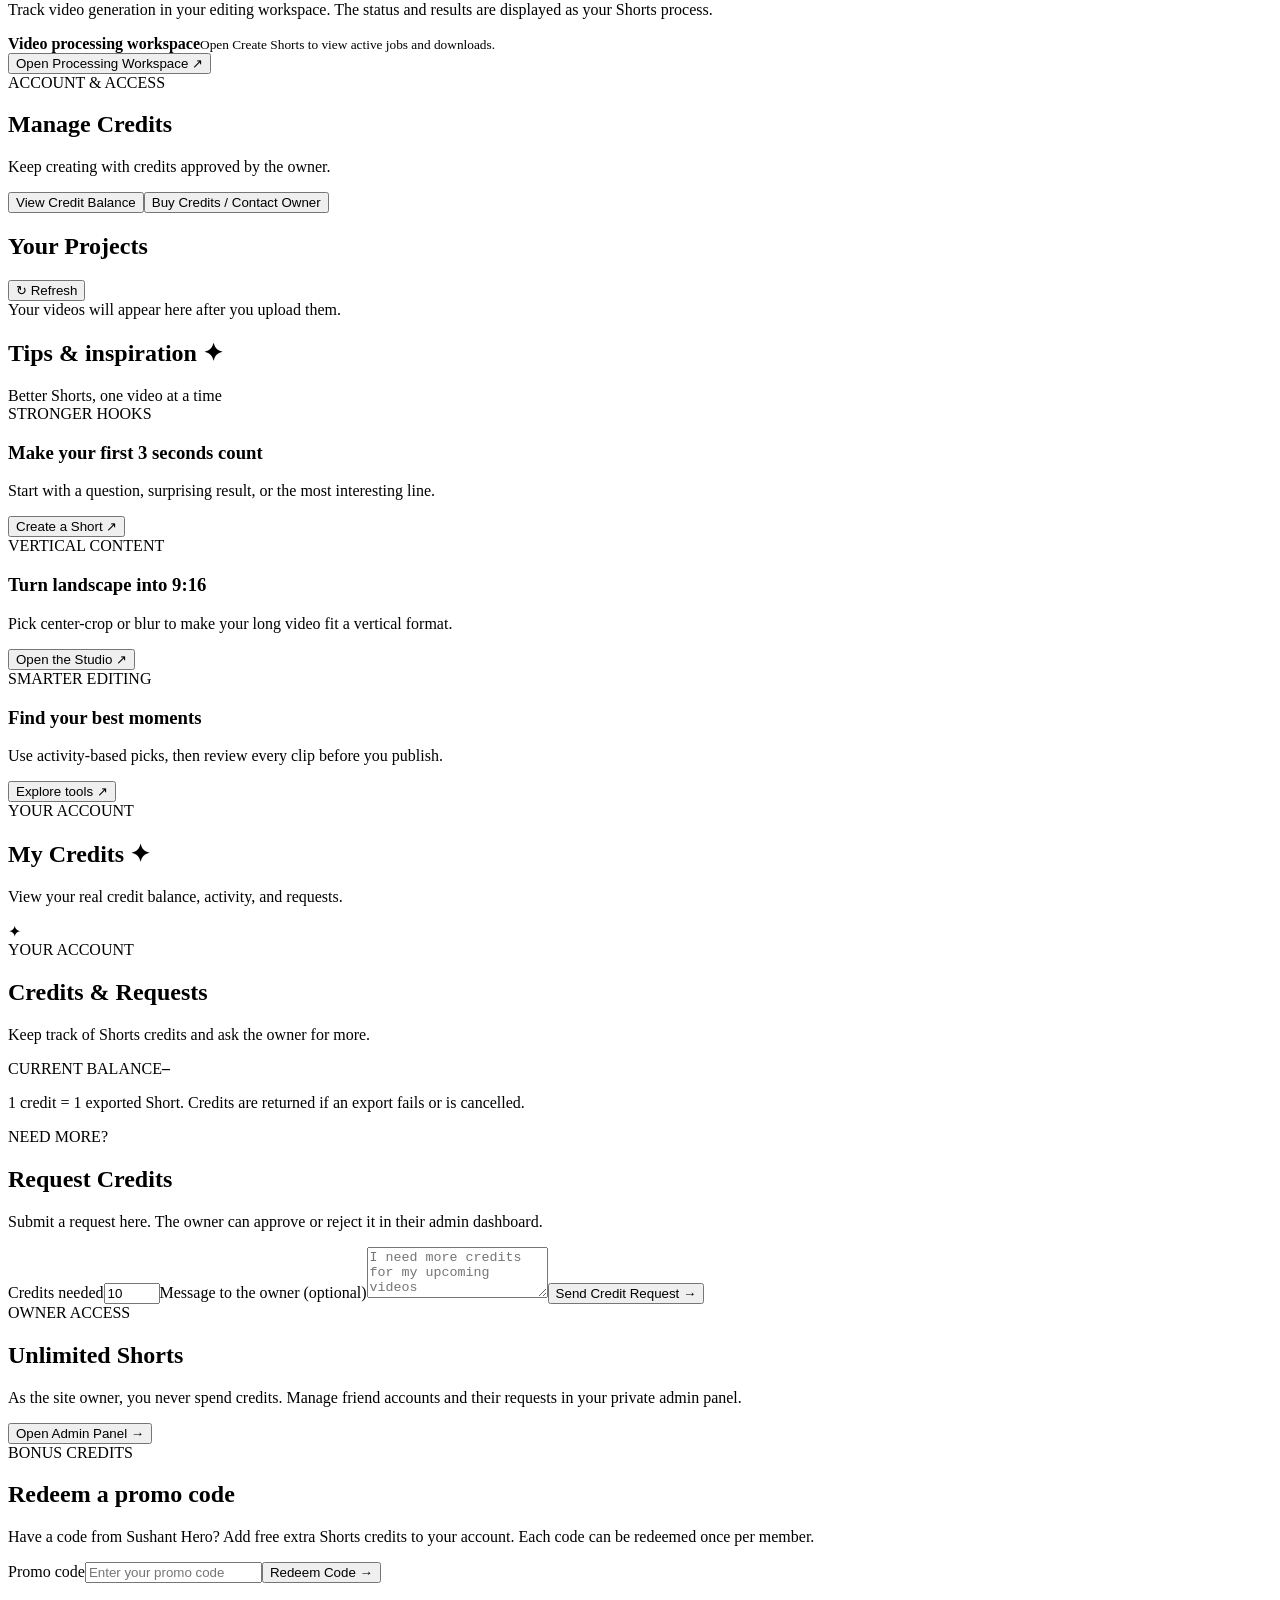
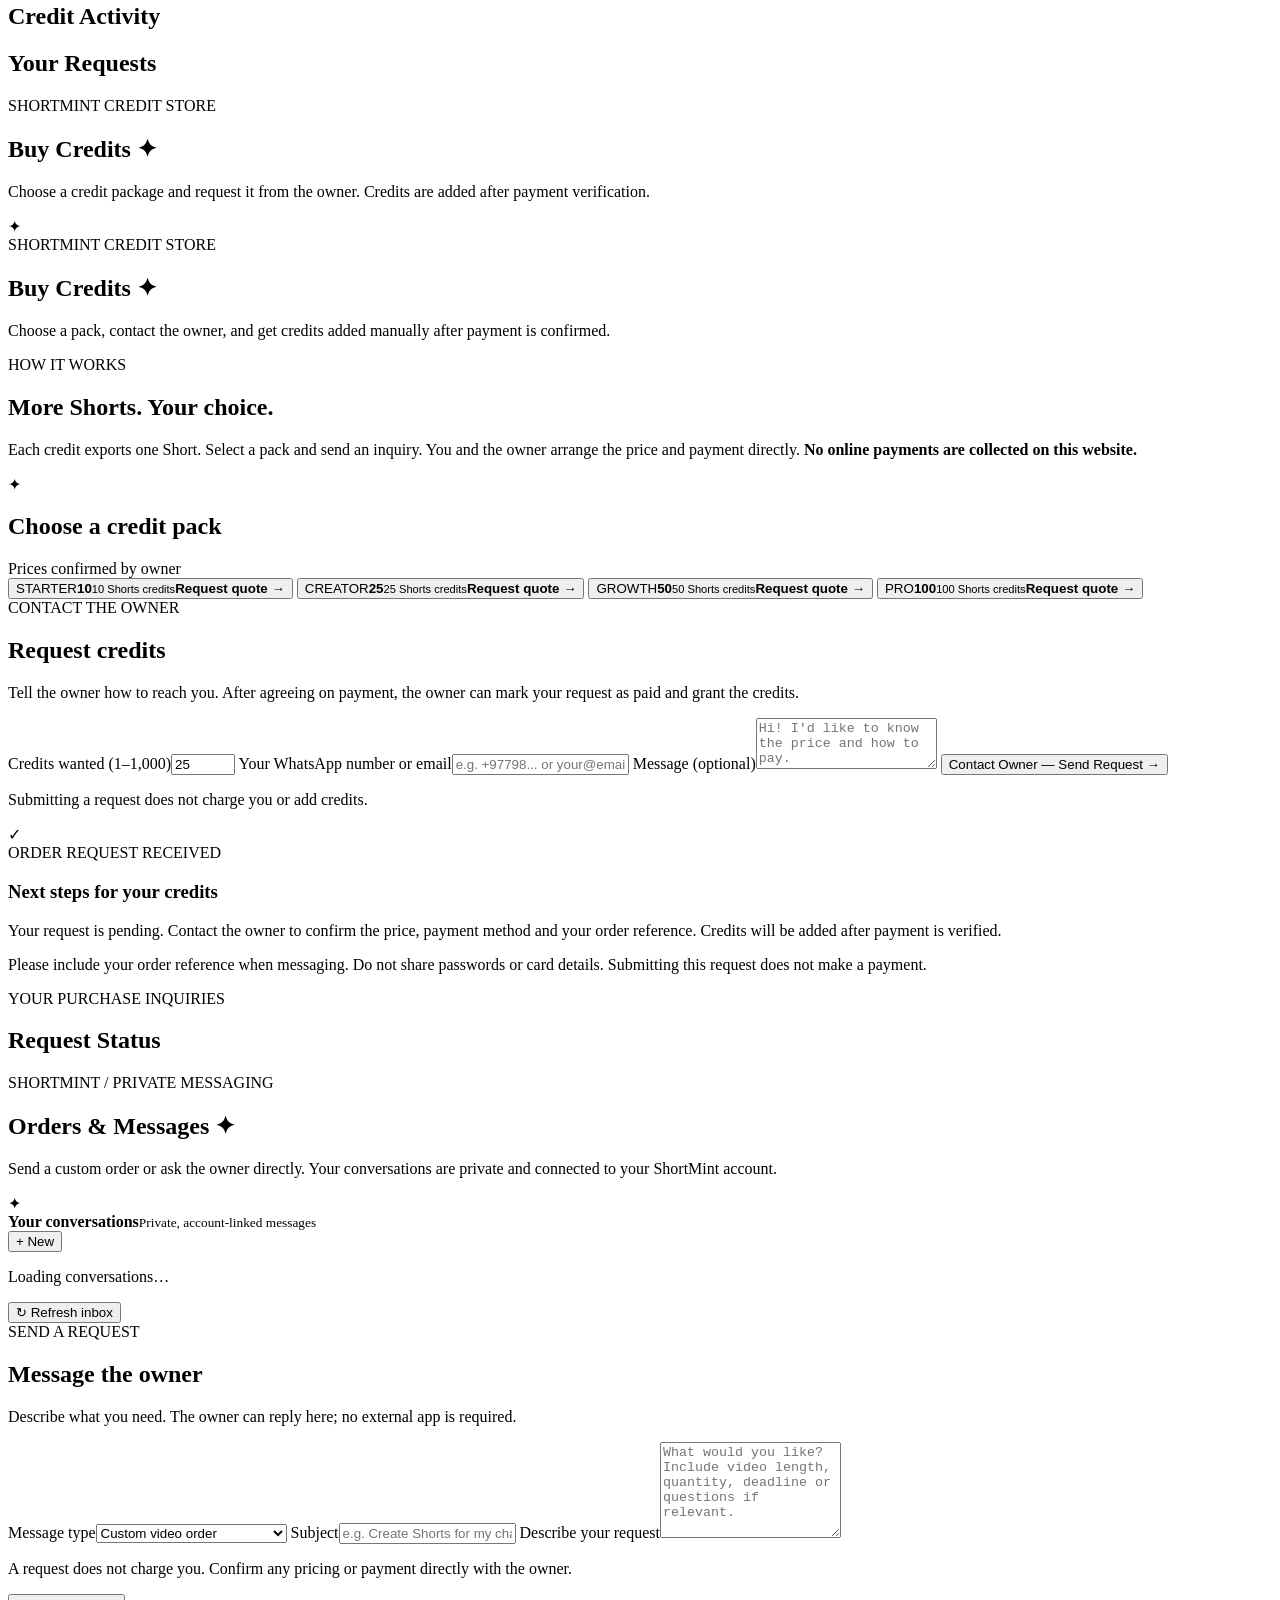
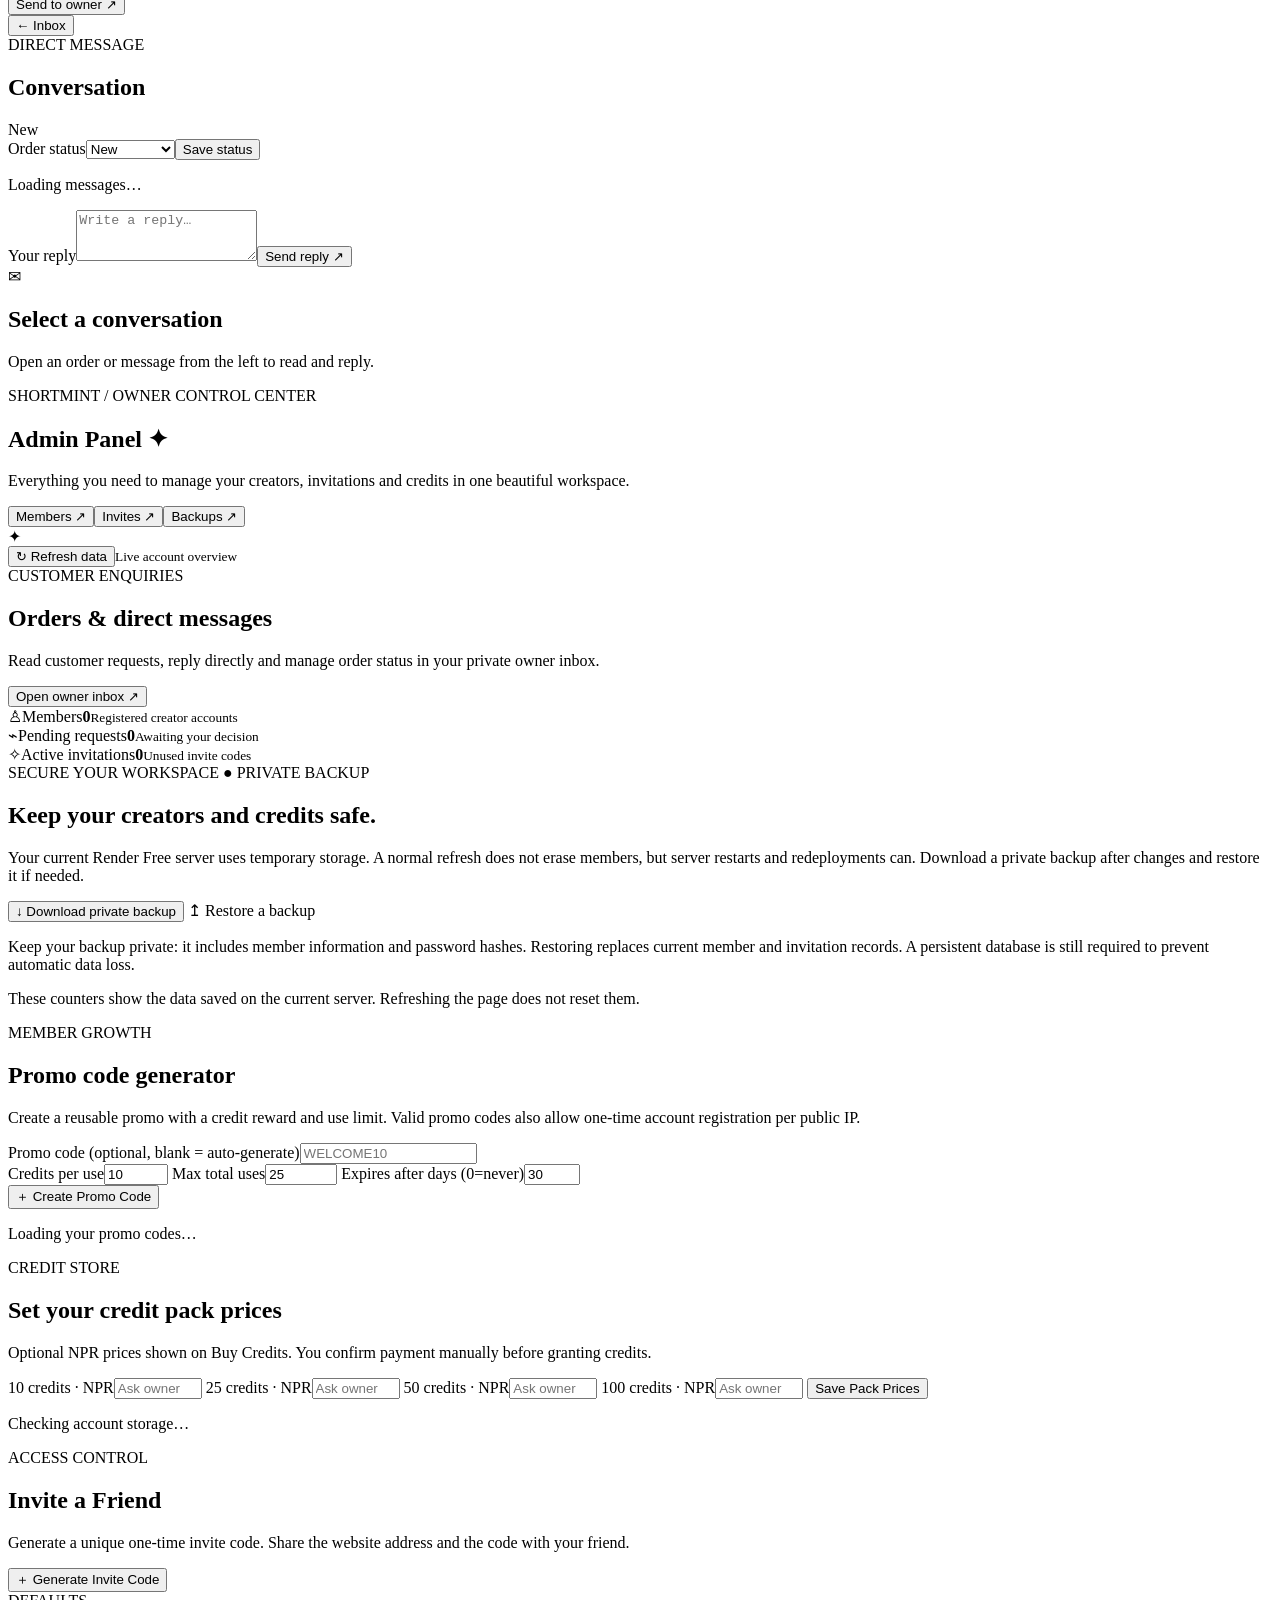
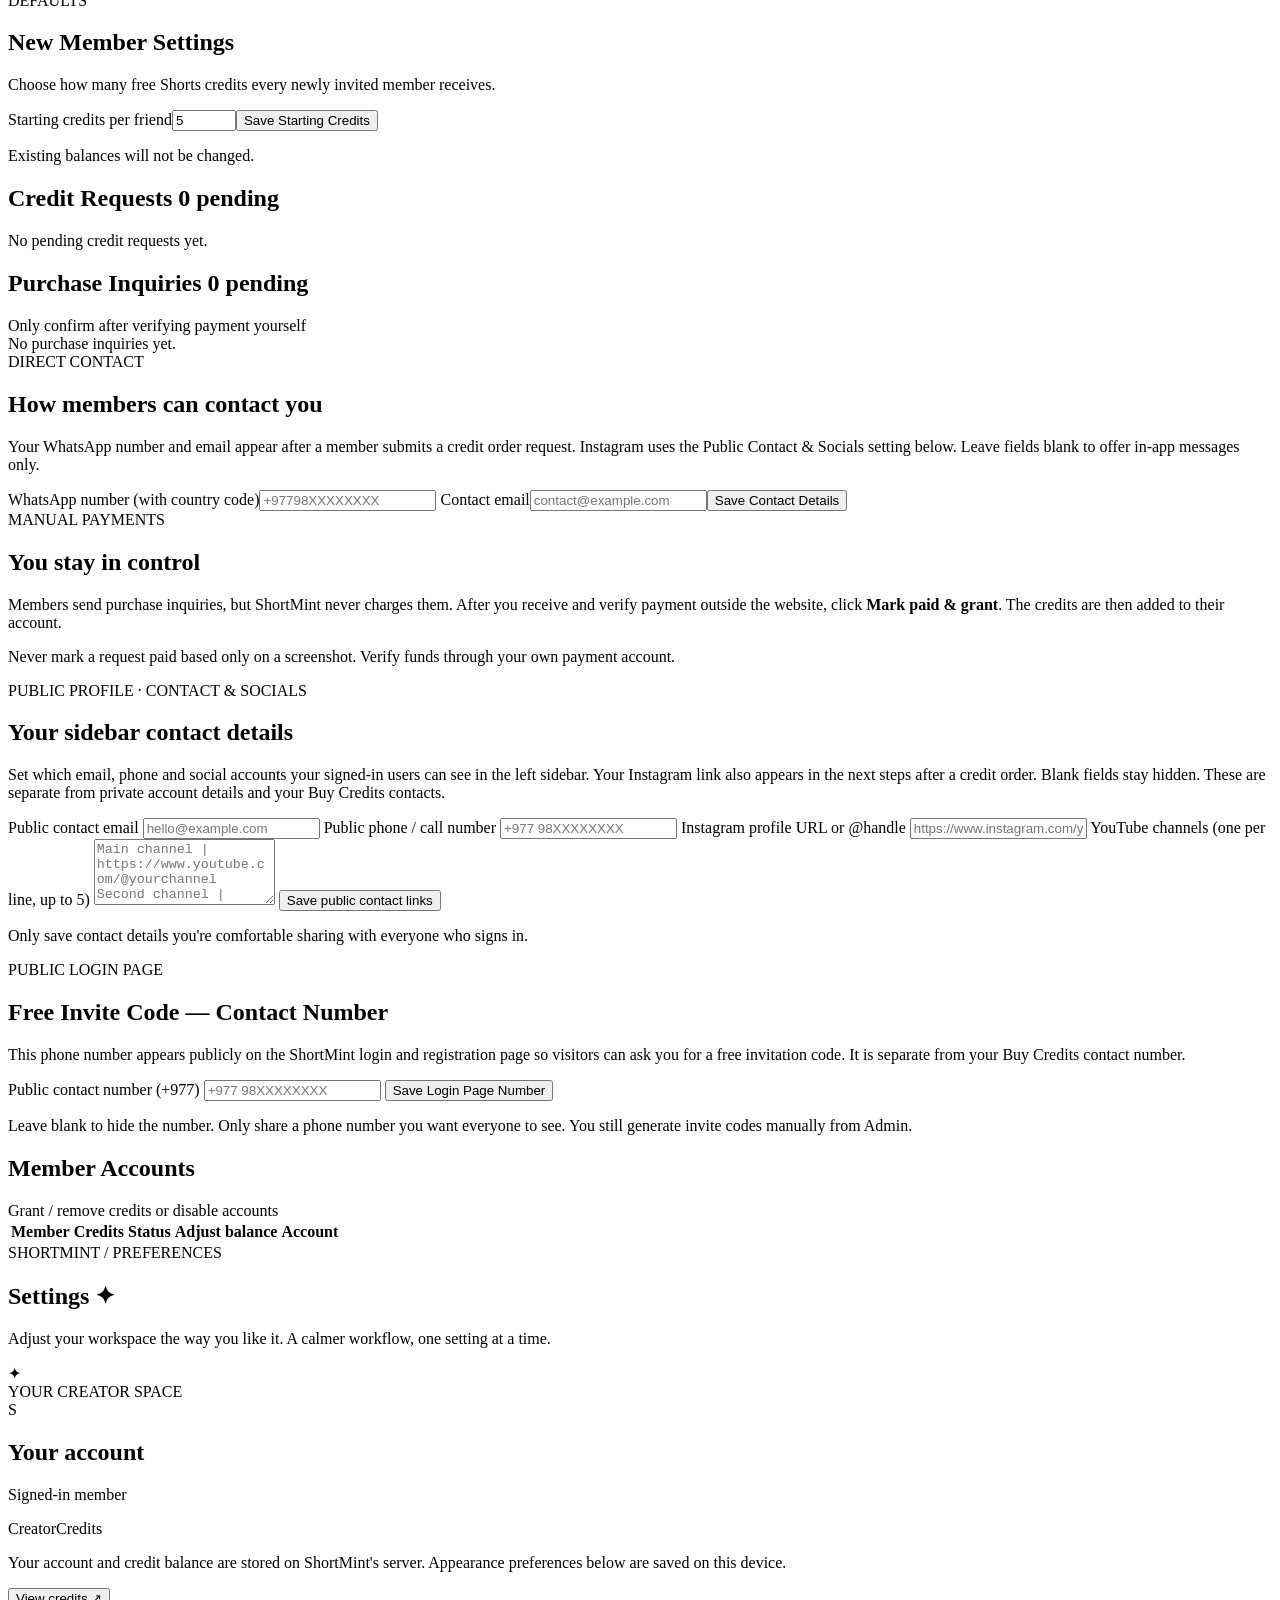
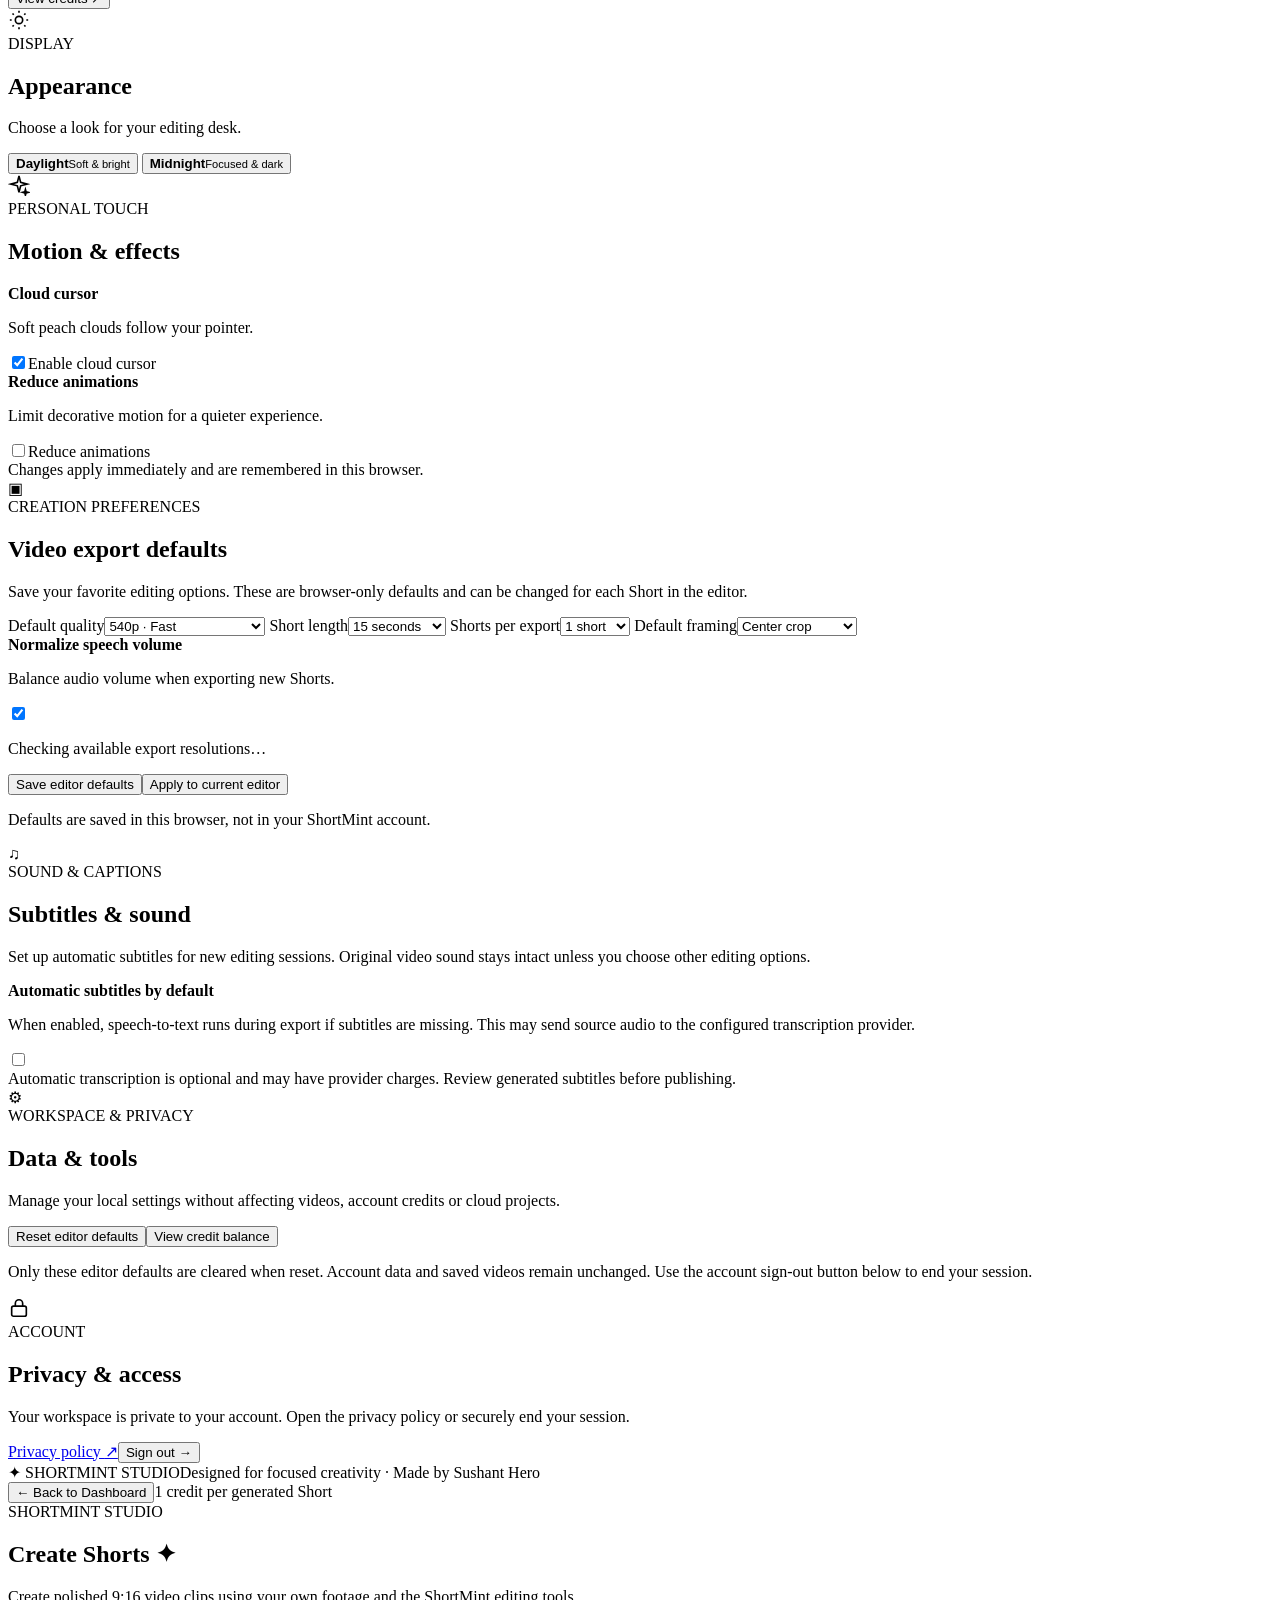
==== commit 33a3a701: "Add files via upload" ====
--- a/static/index.html
+++ b/static/index.html
@@ -31,6 +31,8 @@
   <link rel="stylesheet" href="/shortmint-orders-v44.css?v=44.0.0">
   <link rel="stylesheet" href="/shortmint-credit-followup-v45.css?v=45.0.0">
   <link rel="stylesheet" href="/shortmint-unified-ui-v46.css?v=46.0.0">
+  <link rel="stylesheet" href="/shortmint-toast-v47.css?v=47.0.0">
+  <link rel="stylesheet" href="/shortmint-ui-v48.css?v=48.0.0">
 </head>
 <body>
   <section id="auth-view" class="auth-screen hidden" aria-label="ShortMint Studio sign in">
@@ -219,7 +221,7 @@
       <div class="shell header-inner">
         <button id="sm-menu-toggle" class="sm-icon-control sm-menu-toggle" type="button" aria-label="Open navigation" aria-controls="sm-sidebar" aria-expanded="false"><svg width="21" height="21" viewBox="0 0 24 24" fill="none" stroke="currentColor" stroke-width="2" stroke-linecap="round"><path d="M4 7h16M4 12h16M4 17h16"/></svg></button>
         <div class="sm-location"><span>SHORTMINT / WORKSPACE</span><strong id="sm-current-page">Overview</strong></div>
-        <button class="sm-command-launch" id="sm-command-open" type="button" aria-haspopup="dialog" aria-controls="sm-command-dialog"><svg viewBox="0 0 24 24" width="18" height="18" fill="none" stroke="currentColor" stroke-width="1.8" stroke-linecap="round"><circle cx="10.5" cy="10.5" r="6.5"/><path d="m16 16 5 5"/></svg><span>Quick actions...</span><kbd>Ctrl K</kbd></button>
+        <button class="sm-command-launch" id="sm-command-open" type="button" aria-haspopup="dialog" aria-controls="sm-command-dialog"><svg viewBox="0 0 24 24" width="18" height="18" fill="none" stroke="currentColor" stroke-width="1.8" stroke-linecap="round"><circle cx="10.5" cy="10.5" r="6.5"/><path d="m16 16 5 5"/></svg><span>Search workspace actions...</span><kbd>Ctrl K</kbd></button>
         <button class="sm30-settings-shortcut" type="button" data-view="settings" aria-label="Open Settings">
           <svg width="18" height="18" viewBox="0 0 24 24" fill="none" stroke="currentColor" stroke-width="1.8" stroke-linecap="round" stroke-linejoin="round" aria-hidden="true"><circle cx="12" cy="12" r="3.2"/><path d="M4 12a8 8 0 0 1 .4-2.5l-1.4-1.7 2-3.4 2.2.7A8 8 0 0 1 10 3.5L10.5 1h3l.5 2.5a8 8 0 0 1 2.8 1.6l2.2-.7 2 3.4-1.4 1.7a8 8 0 0 1 0 5l1.4 1.7-2 3.4-2.2-.7a8 8 0 0 1-2.8 1.6L13.5 23h-3l-.5-2.5a8 8 0 0 1-2.8-1.6l-2.2.7-2-3.4 1.4-1.7A8 8 0 0 1 4 12Z"/></svg>
           <span>Settings</span>
@@ -229,11 +231,15 @@
     </header>
     <main class="shell main-shell">
       <section id="dashboard-view" class="app-page">
+<div class="sm48-hero"><div class="sm48-hero-copy"><span class="sm48-eyebrow">WELCOME TO SHORTMINT STUDIO</span><h2>Create Viral Shorts in Minutes <span class="sm48-glint" aria-hidden="true">✦</span></h2><p>Turn your footage into engaging vertical clips for YouTube Shorts, Instagram Reels, and TikTok.</p><div class="sm48-hero-actions"><button type="button" class="sm48-primary-button" data-view="studio">▶ &nbsp; Create New Project</button><details class="sm48-help"><summary>ⓘ &nbsp; How it works</summary><p>Upload your video, choose your clip settings, generate Shorts, then download the finished MP4 files. Each exported Short uses one credit unless your account has unlimited access.</p></details></div></div><div class="sm48-hero-art" aria-hidden="true"><div class="sm48-orbit"></div>
+<div class="sm48-video-tile sm48-tile-mountain"><img src="/sm48-mountain.svg" alt="" loading="lazy"><span>▶</span></div>
+<div class="sm48-video-tile sm48-tile-sunset"><img src="/sm48-sunset.svg" alt="" loading="lazy"><span>▶</span></div>
+<div class="sm48-video-tile sm48-tile-food"><img src="/sm48-food.svg" alt="" loading="lazy"><span>▶</span></div></div></div>
       <div class="sm23-intro-row">
         <div><span class="sm23-intro-orbit">✦</span><span class="sm23-intro-label">THE CREATOR DESK</span><span class="sm23-intro-slash">/</span><span class="sm23-intro-label sm23-intro-muted">YOUR HOME</span></div>
         <div class="sm23-live"><span></span> SHORTMINT STUDIO <b>CREATOR DESK</b></div>
       </div>
-        <div class="page-heading"><div><span class="overline">WORKSPACE OVERVIEW</span><h1>Creative overview <span class="wave">✦</span></h1><p id="welcome-copy">Welcome back. Your next great Short starts here.</p></div><div class="header-person"><span class="avatar large" id="welcome-avatar">S</span><div><b id="welcome-user">Creator</b><small id="welcome-role">Creator account</small></div></div></div>
+        <div class="page-heading"><div><span class="overline">WORKSPACE OVERVIEW</span><h1>Overview</h1><p id="welcome-copy">Welcome back. Your next great Short starts here.</p></div><div class="header-person"><span class="avatar large" id="welcome-avatar">S</span><div><b id="welcome-user">Creator</b><small id="welcome-role">Creator account</small></div></div></div>
         <div id="metric-grid" class="metric-grid" aria-label="Account statistics">
           <div class="metric-card"><div class="metric-label">Credits <span class="metric-glyph">▣</span></div><strong id="metric-credits">–</strong><small id="metric-credits-desc">available</small></div>
           <div class="metric-card"><div class="metric-label">Total projects <span class="metric-glyph">▣</span></div><strong id="metric-projects">0</strong><small>video projects</small></div>
@@ -249,6 +255,7 @@
               <span class="card-kicker">QUICK START</span>
               <h2>Create New Project</h2>
               <p>Upload your video, shape the best moments, and export a polished vertical Short.</p>
+              <div class="sm48-start-upload" role="group" aria-label="Open video upload studio"><div class="sm48-upload-cloud" aria-hidden="true">☁</div><strong>Ready to start your next Short?</strong><p>Upload a video from your device in the editor.</p><button type="button" data-view="studio">Open Upload Studio ↗</button></div>
               <div class="sm42-refresh-notice" role="note" aria-label="Temporary video storage notice">
                 <span class="sm42-notice-icon" aria-hidden="true">!</span>
                 <span><strong>Videos are temporarily stored.</strong> Uploaded files and unsaved work may be lost after refreshing or leaving this page. Download your finished Shorts before leaving.</span>
@@ -256,14 +263,19 @@
             </div>
             <button id="dashboard-new-project" type="button" class="orange-btn wide">＋ &nbsp; New Project <span>→</span></button>
           </article>
+          <article class="dashboard-panel sm48-processing-card"><div class="sm48-card-top"><span class="sm48-card-icon">ϟ</span><h2>Processing &amp; Status</h2></div><p class="sm48-card-description">Track video generation in your editing workspace. The status and results are displayed as your Shorts process.</p><div class="sm48-status-row"><span class="sm48-status-light" aria-hidden="true"></span><div><strong>Video processing workspace</strong><small>Open Create Shorts to view active jobs and downloads.</small></div></div><button type="button" class="sm48-outline-button" data-view="studio">Open Processing Workspace ↗</button></article>
           <article class="dashboard-panel"><div><span class="card-kicker muted-orange">ACCOUNT & ACCESS</span><h2 id="access-heading">Manage Credits</h2><p id="access-description">Keep creating with credits approved by the owner.</p></div><div class="panel-actions"><button id="dashboard-manage-credits" class="secondary-btn wide">View Credit Balance</button><button id="dashboard-secondary-action" class="gray-btn wide">Buy Credits / Contact Owner</button></div></article>
         </div>
-        <div class="section-title-row"><h2>Tips & inspiration <span class="little-flare">✦</span></h2><span>Better Shorts, one video at a time</span></div>
-        <div class="tips-grid"><article class="tip-card"><span>STRONGER HOOKS</span><h3>Make your first 3 seconds count</h3><p>Start with a question, surprising result, or the most interesting line.</p><button type="button" data-view="studio">Create a Short ↗</button></article><article class="tip-card"><span>VERTICAL CONTENT</span><h3>Turn landscape into 9:16</h3><p>Pick center-crop or blur to make your long video fit a vertical format.</p><button type="button" data-view="studio">Open the Studio ↗</button></article><article class="tip-card"><span>SMARTER EDITING</span><h3>Find your best moments</h3><p>Use activity-based picks, then review every clip before you publish.</p><button type="button" data-view="studio">Explore tools ↗</button></article></div>
+<div class="sm48-lower-grid">
         <div class="sm23-project-section"><div class="section-title-row project-heading"><h2>Your Projects</h2><button type="button" class="text-btn" id="refresh-projects">↻ Refresh</button></div>
         <div id="project-list" class="project-list"><div class="empty-list">Your videos will appear here after you upload them.</div></div></div>
+<div class="sm48-tips-column">        <div class="section-title-row"><h2>Tips & inspiration <span class="little-flare">✦</span></h2><span>Better Shorts, one video at a time</span></div>
+        <div class="tips-grid"><article class="tip-card"><span>STRONGER HOOKS</span><h3>Make your first 3 seconds count</h3><p>Start with a question, surprising result, or the most interesting line.</p><button type="button" data-view="studio">Create a Short ↗</button></article><article class="tip-card"><span>VERTICAL CONTENT</span><h3>Turn landscape into 9:16</h3><p>Pick center-crop or blur to make your long video fit a vertical format.</p><button type="button" data-view="studio">Open the Studio ↗</button></article><article class="tip-card"><span>SMARTER EDITING</span><h3>Find your best moments</h3><p>Use activity-based picks, then review every clip before you publish.</p><button type="button" data-view="studio">Explore tools ↗</button></article></div>
+</div>
+</div>
       </section>
       <section id="credits-view" class="app-page hidden">
+<div class="sm48-hero"><div class="sm48-hero-copy"><span class="sm48-eyebrow">YOUR ACCOUNT</span><h2>My Credits <span class="sm48-glint" aria-hidden="true">✦</span></h2><p>View your real credit balance, activity, and requests.</p></div><div class="sm48-hero-emblem" aria-hidden="true">✦</div></div>
         <div class="page-heading"><div><span class="overline">YOUR ACCOUNT</span><h1>Credits & Requests</h1><p>Keep track of Shorts credits and ask the owner for more.</p></div></div>
         <div class="credits-layout"><article class="dashboard-panel balance-card"><span class="card-kicker">CURRENT BALANCE</span><strong id="big-credit-count">–</strong><p id="balance-info">1 credit = 1 exported Short. Credits are returned if an export fails or is cancelled.</p></article><article id="request-credit-panel" class="dashboard-panel"><span class="card-kicker">NEED MORE?</span><h2>Request Credits</h2><p>Submit a request here. The owner can approve or reject it in their admin dashboard.</p><form id="request-credit-form" class="stack-form"><label for="request-amount">Credits needed</label><input id="request-amount" type="number" min="1" max="500" value="10" required><label for="request-message">Message to the owner (optional)</label><textarea id="request-message" maxlength="300" rows="3" placeholder="I need more credits for my upcoming videos"></textarea><button type="submit" class="orange-btn">Send Credit Request →</button></form></article><article id="owner-info-panel" class="dashboard-panel hidden"><span class="card-kicker">OWNER ACCESS</span><h2>Unlimited Shorts</h2><p>As the site owner, you never spend credits. Manage friend accounts and their requests in your private admin panel.</p><button type="button" class="orange-btn" data-view="admin">Open Admin Panel →</button></article></div>
         <article class="dashboard-panel sm27-redeem-card">
@@ -273,6 +285,7 @@
         <div class="history-grid"><article class="dashboard-panel"><h2>Credit Activity</h2><div id="credit-history" class="history-list"></div></article><article class="dashboard-panel"><h2>Your Requests</h2><div id="my-requests" class="history-list"></div></article></div>
       </section>
       <section id="buy-view" class="app-page hidden">
+<div class="sm48-hero"><div class="sm48-hero-copy"><span class="sm48-eyebrow">SHORTMINT CREDIT STORE</span><h2>Buy Credits <span class="sm48-glint" aria-hidden="true">✦</span></h2><p>Choose a credit package and request it from the owner. Credits are added after payment verification.</p></div><div class="sm48-hero-emblem" aria-hidden="true">✦</div></div>
         <div class="page-heading"><div><span class="overline">SHORTMINT CREDIT STORE</span><h1>Buy Credits <span class="wave">✦</span></h1><p>Choose a pack, contact the owner, and get credits added manually after payment is confirmed.</p></div></div>
         <div class="shop-hero dashboard-panel"><div><span class="card-kicker">HOW IT WORKS</span><h2>More Shorts. Your choice.</h2><p>Each credit exports one Short. Select a pack and send an inquiry. You and the owner arrange the price and payment directly. <strong>No online payments are collected on this website.</strong></p></div><div class="shop-hero-icon">✦</div></div>
         <div class="section-title-row"><h2>Choose a credit pack</h2><span>Prices confirmed by owner</span></div>
@@ -302,7 +315,7 @@
       </section>
       <section id="orders-view" class="app-page hidden" aria-labelledby="sm44-page-title">
         <div class="sm44-hero">
-          <div><span class="sm44-eyebrow">SHORTMINT / PRIVATE MESSAGING</span><h1 id="sm44-page-title">Orders <em>&amp; messages.</em></h1>
+          <div><span class="sm44-eyebrow">SHORTMINT / PRIVATE MESSAGING</span><h1 id="sm44-page-title">Orders &amp; Messages <span class="sm48-glint" aria-hidden="true">✦</span></h1>
           <p>Send a custom order or ask the owner directly. Your conversations are private and connected to your ShortMint account.</p></div>
           <div class="sm44-hero-mark" aria-hidden="true">✦</div>
         </div>
@@ -340,7 +353,7 @@
         <p id="sm44-feedback" class="sm44-feedback" role="status" aria-live="polite"></p>
       </section>
       <section id="admin-view" class="app-page hidden">
-        <div class="page-heading sm-admin-hero"><div class="sm-admin-hero-copy"><span class="sm-admin-status"><span class="sm-admin-dot"></span> SHORTMINT / OWNER CONTROL CENTER</span><h1>Your studio, <em>your rules.</em> <span class="wave" aria-hidden="true">✦</span></h1><p>Everything you need to manage your creators, invitations and credits in one beautiful workspace.</p><div class="sm-admin-shortcuts"><button class="sm-admin-jump" type="button" data-sm-jump="sm-admin-members-section">Members <span>↗</span></button><button class="sm-admin-jump" type="button" data-sm-jump="sm-admin-invites-section">Invites <span>↗</span></button><button class="sm-admin-jump" type="button" data-sm-jump="sm-admin-safety-section">Backups <span>↗</span></button></div></div><div class="sm-admin-hero-action"><div class="sm-admin-hero-icon" aria-hidden="true">✦</div><button id="admin-refresh" class="outline-btn">↻ Refresh data</button><small id="sm-admin-sync" aria-live="polite">Live account overview</small></div></div>
+        <div class="page-heading sm-admin-hero"><div class="sm-admin-hero-copy"><span class="sm-admin-status"><span class="sm-admin-dot"></span> SHORTMINT / OWNER CONTROL CENTER</span><h1>Admin Panel <span class="sm48-glint" aria-hidden="true">✦</span></h1><p>Everything you need to manage your creators, invitations and credits in one beautiful workspace.</p><div class="sm-admin-shortcuts"><button class="sm-admin-jump" type="button" data-sm-jump="sm-admin-members-section">Members <span>↗</span></button><button class="sm-admin-jump" type="button" data-sm-jump="sm-admin-invites-section">Invites <span>↗</span></button><button class="sm-admin-jump" type="button" data-sm-jump="sm-admin-safety-section">Backups <span>↗</span></button></div></div><div class="sm-admin-hero-action"><div class="sm-admin-hero-icon" aria-hidden="true">✦</div><button id="admin-refresh" class="outline-btn">↻ Refresh data</button><small id="sm-admin-sync" aria-live="polite">Live account overview</small></div></div>
         <article class="dashboard-panel sm44-admin-banner" id="sm44-admin-orders">
           <div><span class="card-kicker">CUSTOMER ENQUIRIES</span><h2>Orders &amp; direct messages</h2><p>Read customer requests, reply directly and manage order status in your private owner inbox.</p></div>
           <button type="button" class="sm44-send" data-view="orders">Open owner inbox <span id="sm44-admin-unread">↗</span></button>
@@ -430,7 +443,7 @@
           <div class="sm30-page-heading">
             <div class="sm30-overline"><span class="sm30-mini-pulse"></span> SHORTMINT / PREFERENCES</div>
             <div class="sm30-heading-flex">
-              <div><h1 id="sm30-settings-heading">Make ShortMint <em>yours.</em></h1><p>Adjust your workspace the way you like it. A calmer workflow, one setting at a time.</p></div>
+              <div><h1 id="sm30-settings-heading">Settings <span class="sm48-glint" aria-hidden="true">✦</span></h1><p>Adjust your workspace the way you like it. A calmer workflow, one setting at a time.</p></div>
               <span class="sm30-heading-symbol" aria-hidden="true">✦</span>
             </div>
           </div>
@@ -495,6 +508,10 @@
       </section>
       <div id="editor-view" class="app-page hidden"><div class="editor-back"><button type="button" class="outline-btn" data-view="dashboard">← Back to Dashboard</button><span id="editor-credit-note">1 credit per generated Short</span></div>
     <section class="studio" id="workspace">
+<div class="sm48-hero"><div class="sm48-hero-copy"><span class="sm48-eyebrow">SHORTMINT STUDIO</span><h2>Create Shorts <span class="sm48-glint" aria-hidden="true">✦</span></h2><p>Create polished 9:16 video clips using your own footage and the ShortMint editing tools.</p><div class="sm48-hero-actions"><button type="button" class="sm48-primary-button" id="sm48-select-video">▶ &nbsp; Choose Video Files</button><details class="sm48-help"><summary>ⓘ &nbsp; How it works</summary><p>Upload your video, choose your clip settings, generate Shorts, then download the finished MP4 files. Each exported Short uses one credit unless your account has unlimited access.</p></details></div></div><div class="sm48-hero-art" aria-hidden="true"><div class="sm48-orbit"></div>
+<div class="sm48-video-tile sm48-tile-mountain"><img src="/sm48-mountain.svg" alt="" loading="lazy"><span>▶</span></div>
+<div class="sm48-video-tile sm48-tile-sunset"><img src="/sm48-sunset.svg" alt="" loading="lazy"><span>▶</span></div>
+<div class="sm48-video-tile sm48-tile-food"><img src="/sm48-food.svg" alt="" loading="lazy"><span>▶</span></div></div></div>
       <div class="section-heading"><div><div class="eyebrow small">THE CREATOR STUDIO</div><h2>Create your next Short</h2><p>Cut, caption and export 9:16 MP4 videos for YouTube Shorts. Members spend 1 credit per Short.</p></div><span class="step-counter" id="step-counter">STEP 01 / 03</span></div>
       <div class="steps"><div class="step active" data-step="1"><span>01</span> Add your video</div><div class="step-line"></div><div class="step" data-step="2"><span>02</span> Customize</div><div class="step-line"></div><div class="step" data-step="3"><span>03</span> Download Shorts</div></div>
       <div class="upload-panel" id="upload-panel">
@@ -574,5 +591,6 @@
   <script src="/growth-v27.js?v=39.0.0" defer></script>
   <script src="/shortmint-settings-v30.js?v=30.0.0" defer></script>
   <script src="/shortmint-export-v34.js?v=38.0.0" defer></script>
+  <script src="/shortmint-ui-v48.js?v=48.0.0" defer></script>
 </body>
 </html>
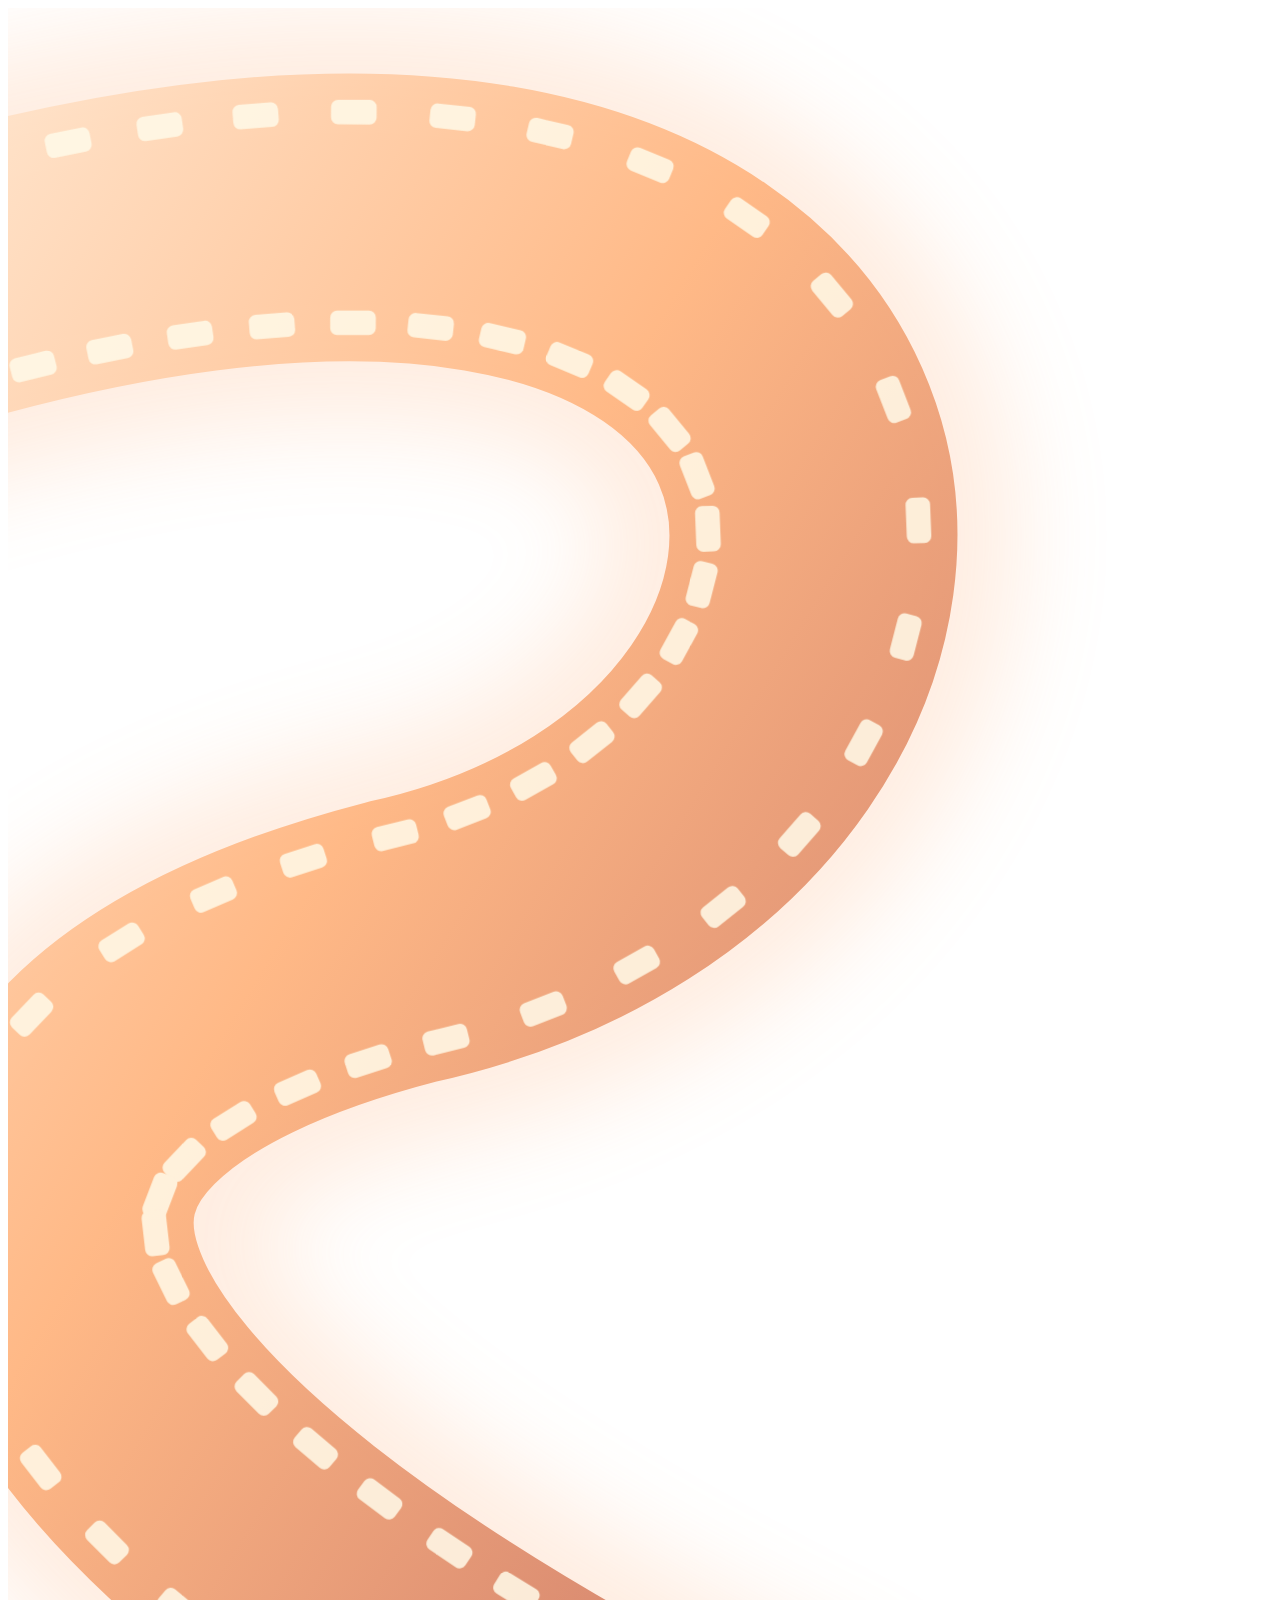
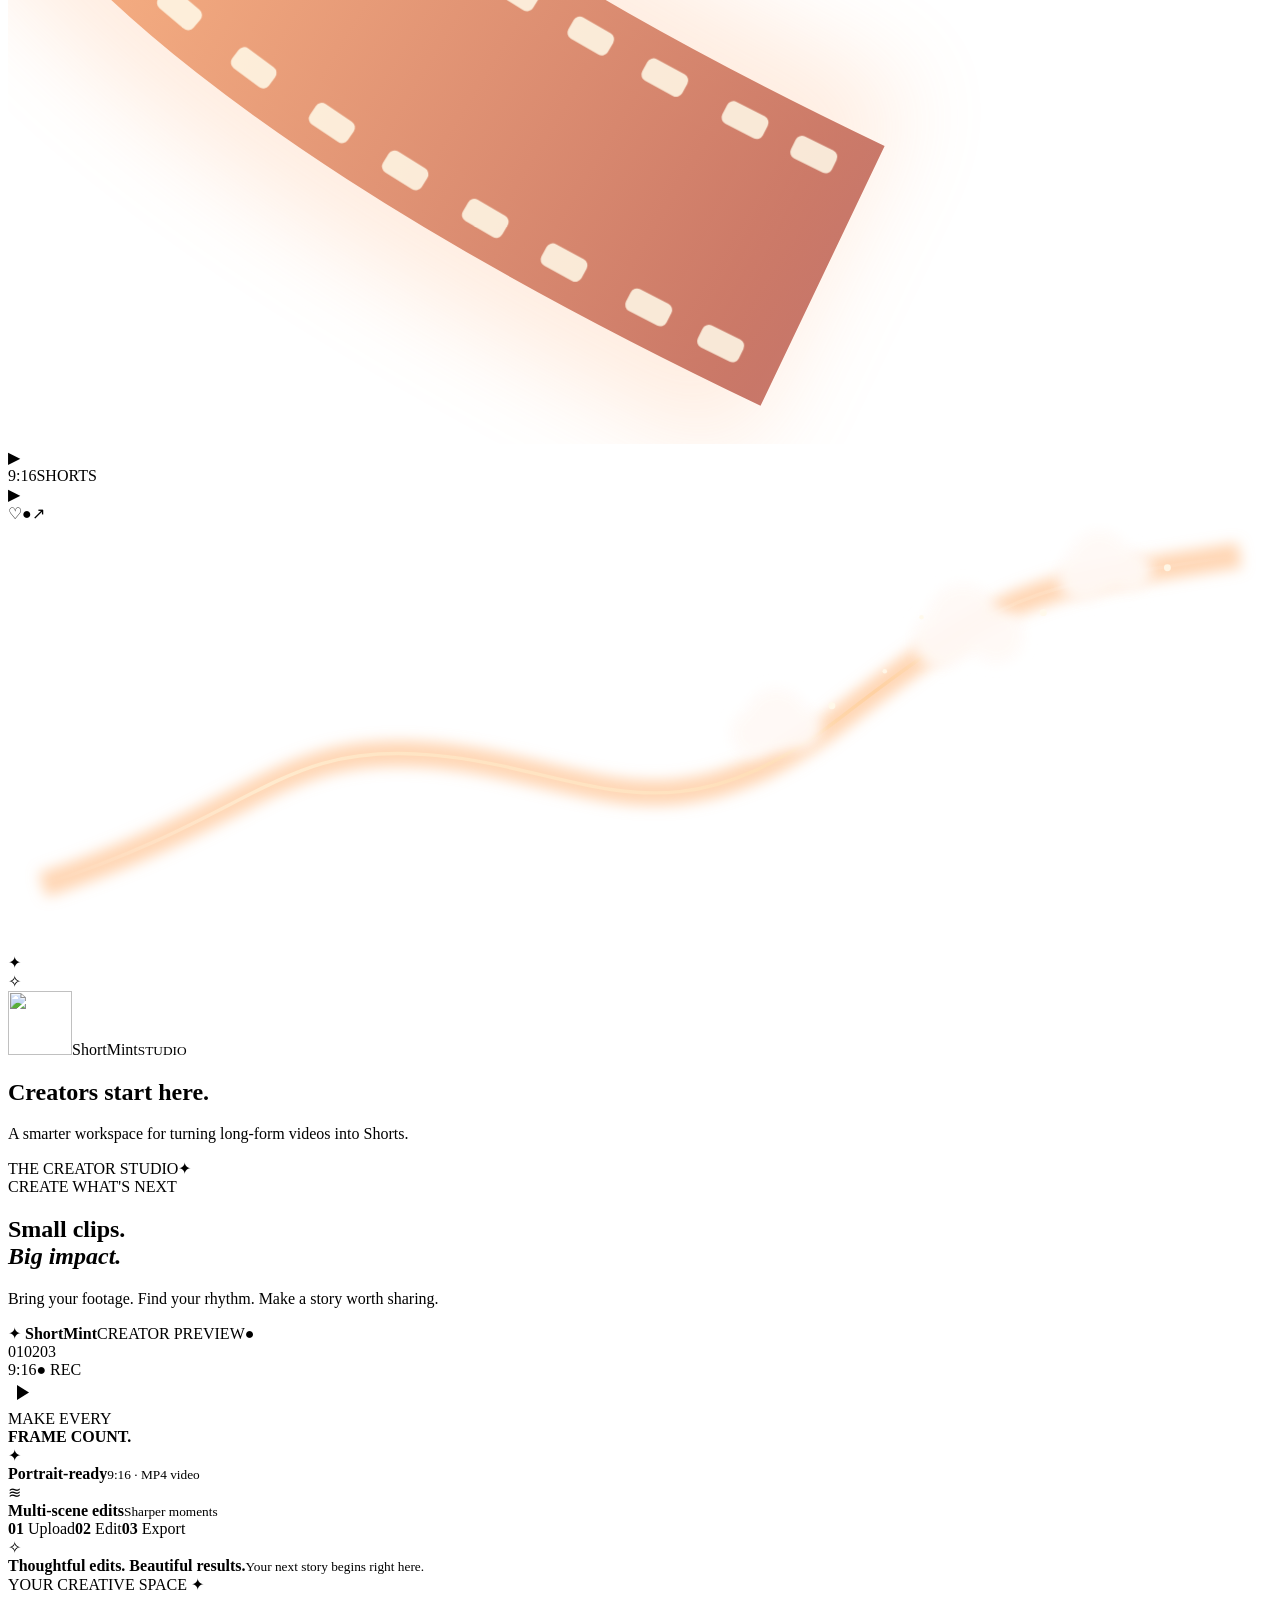
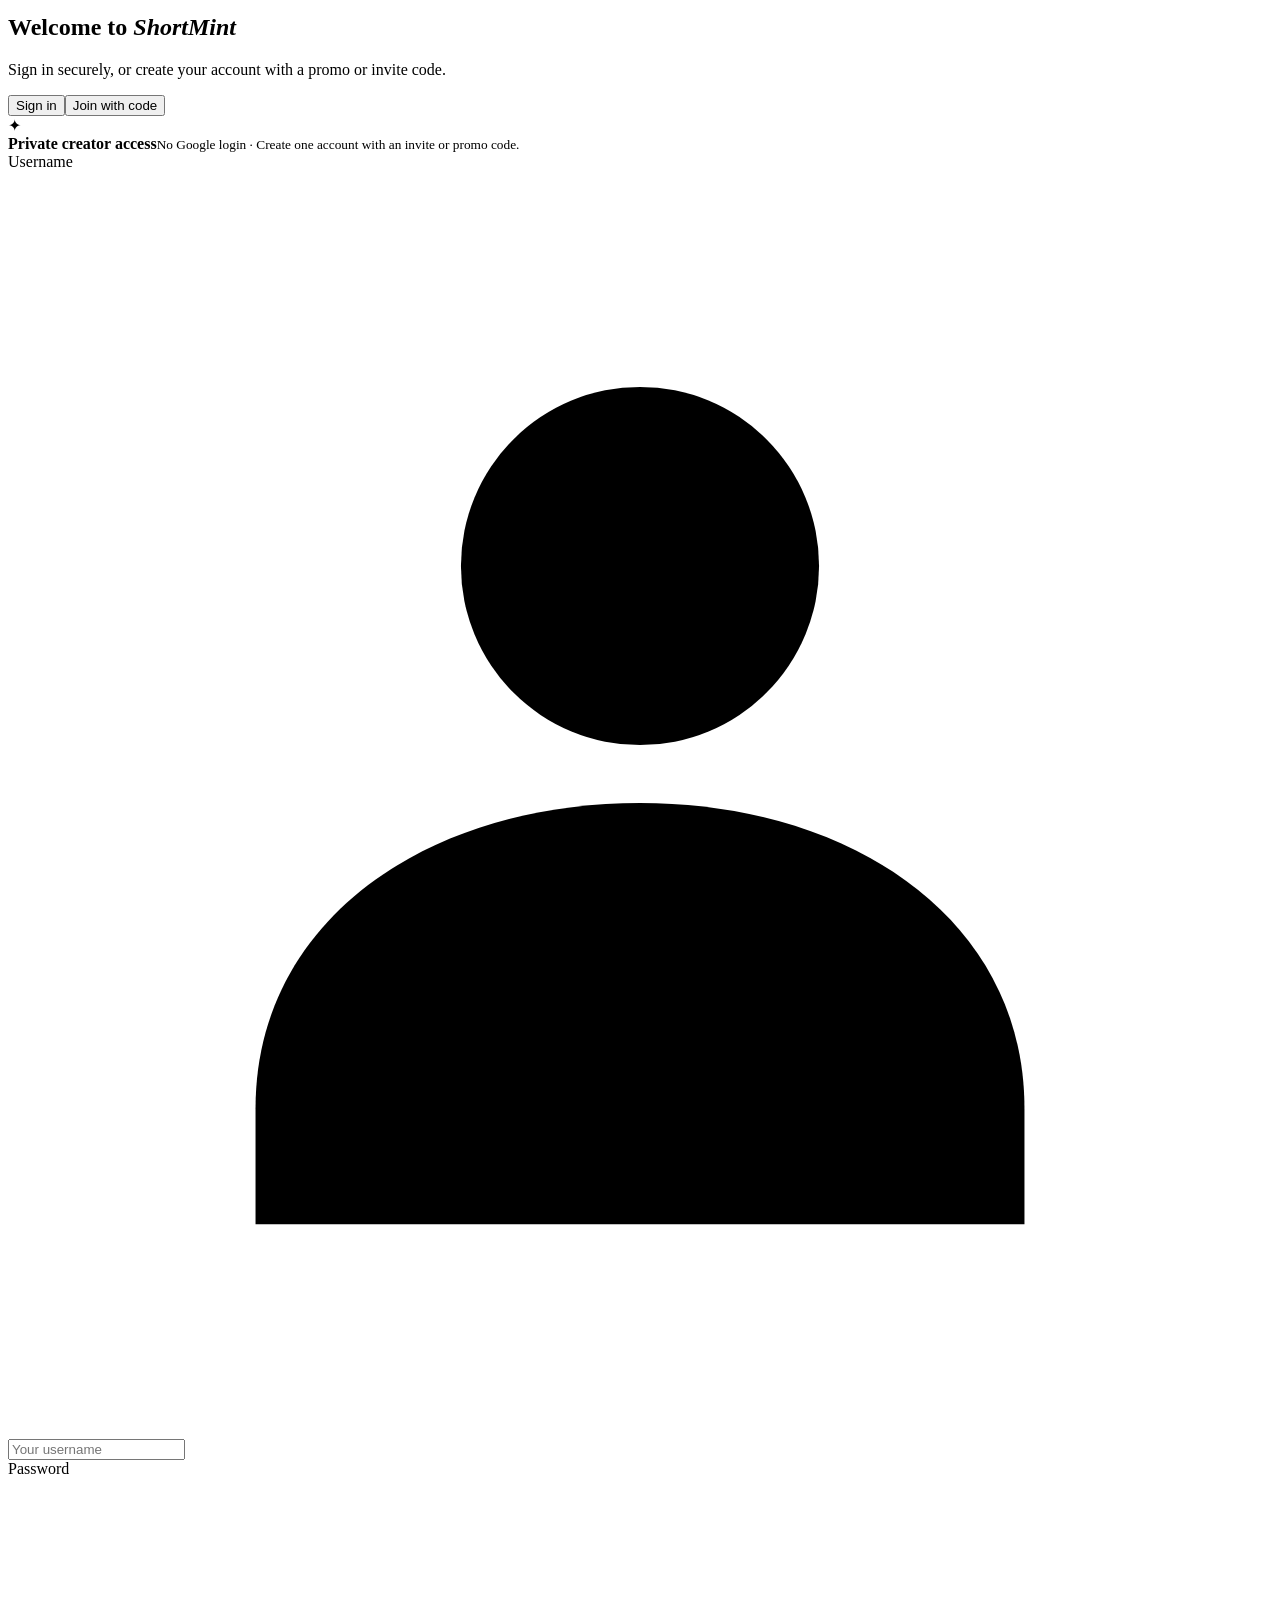
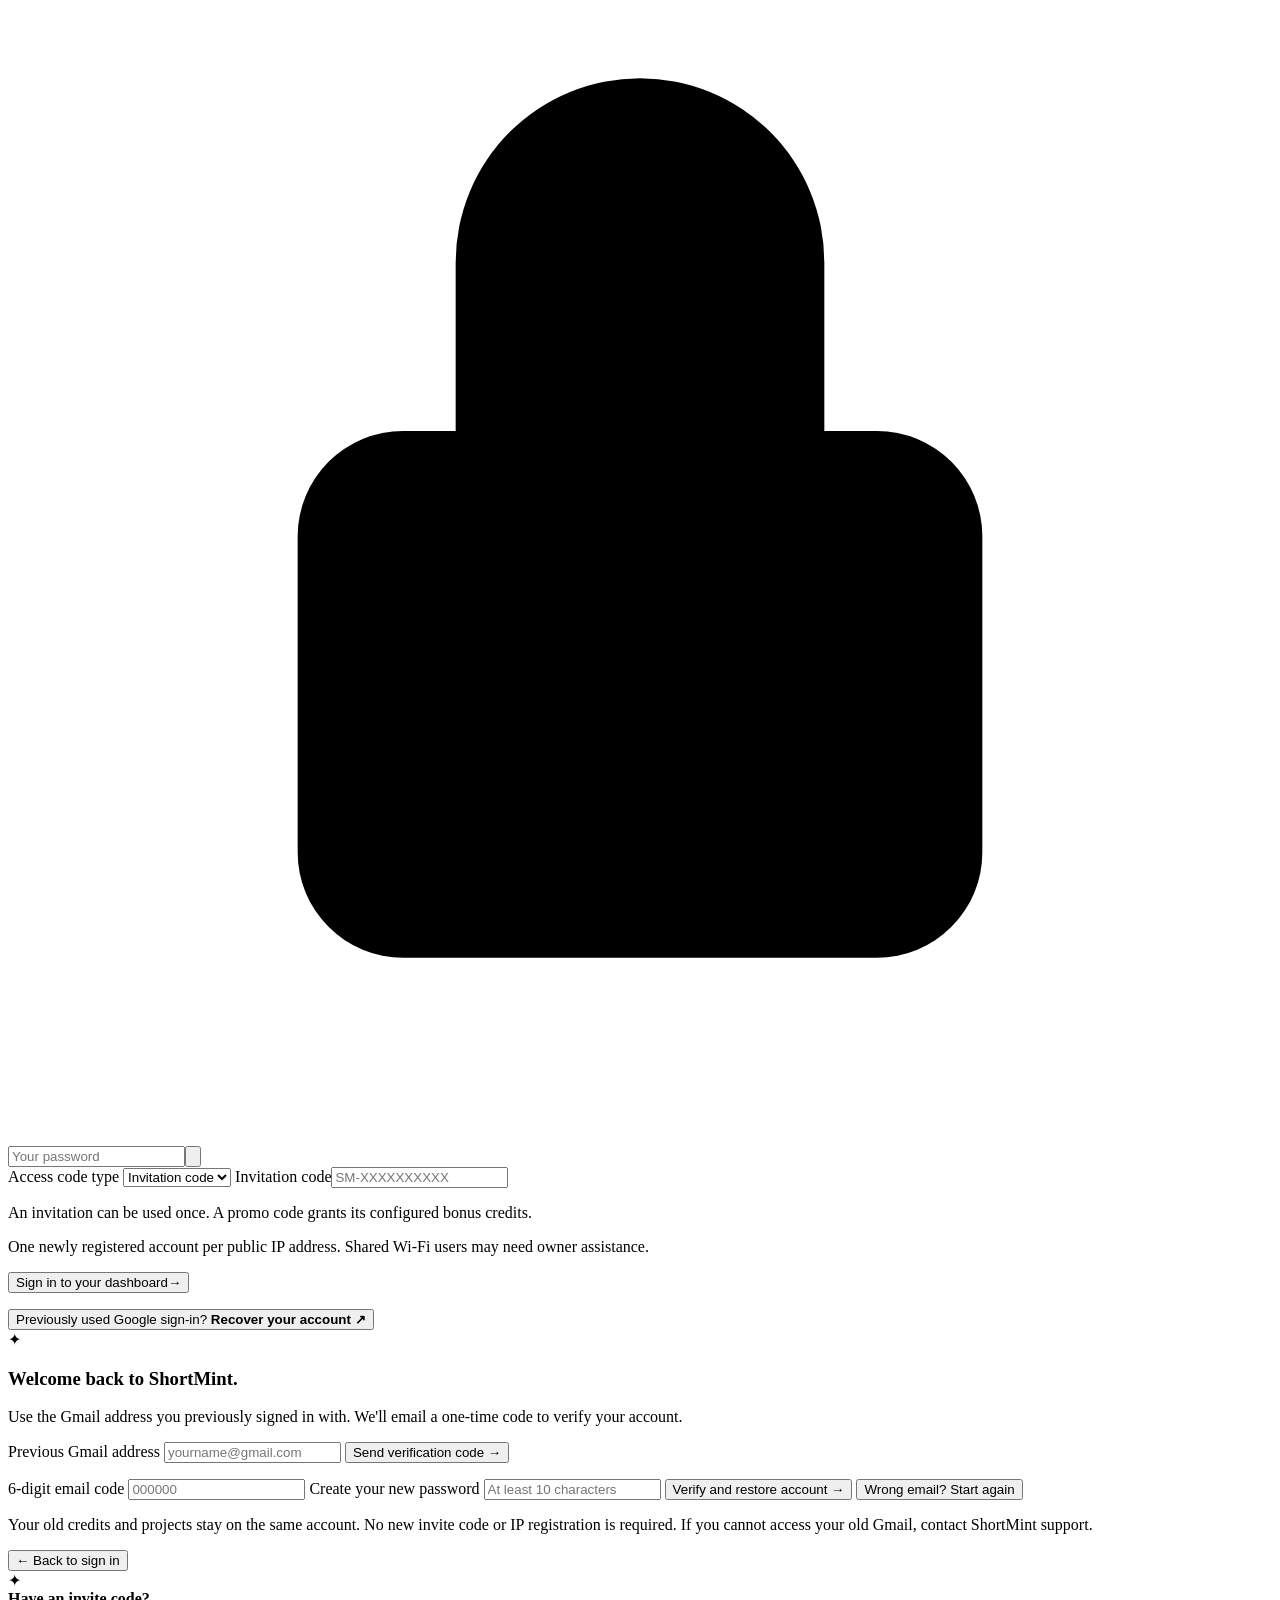
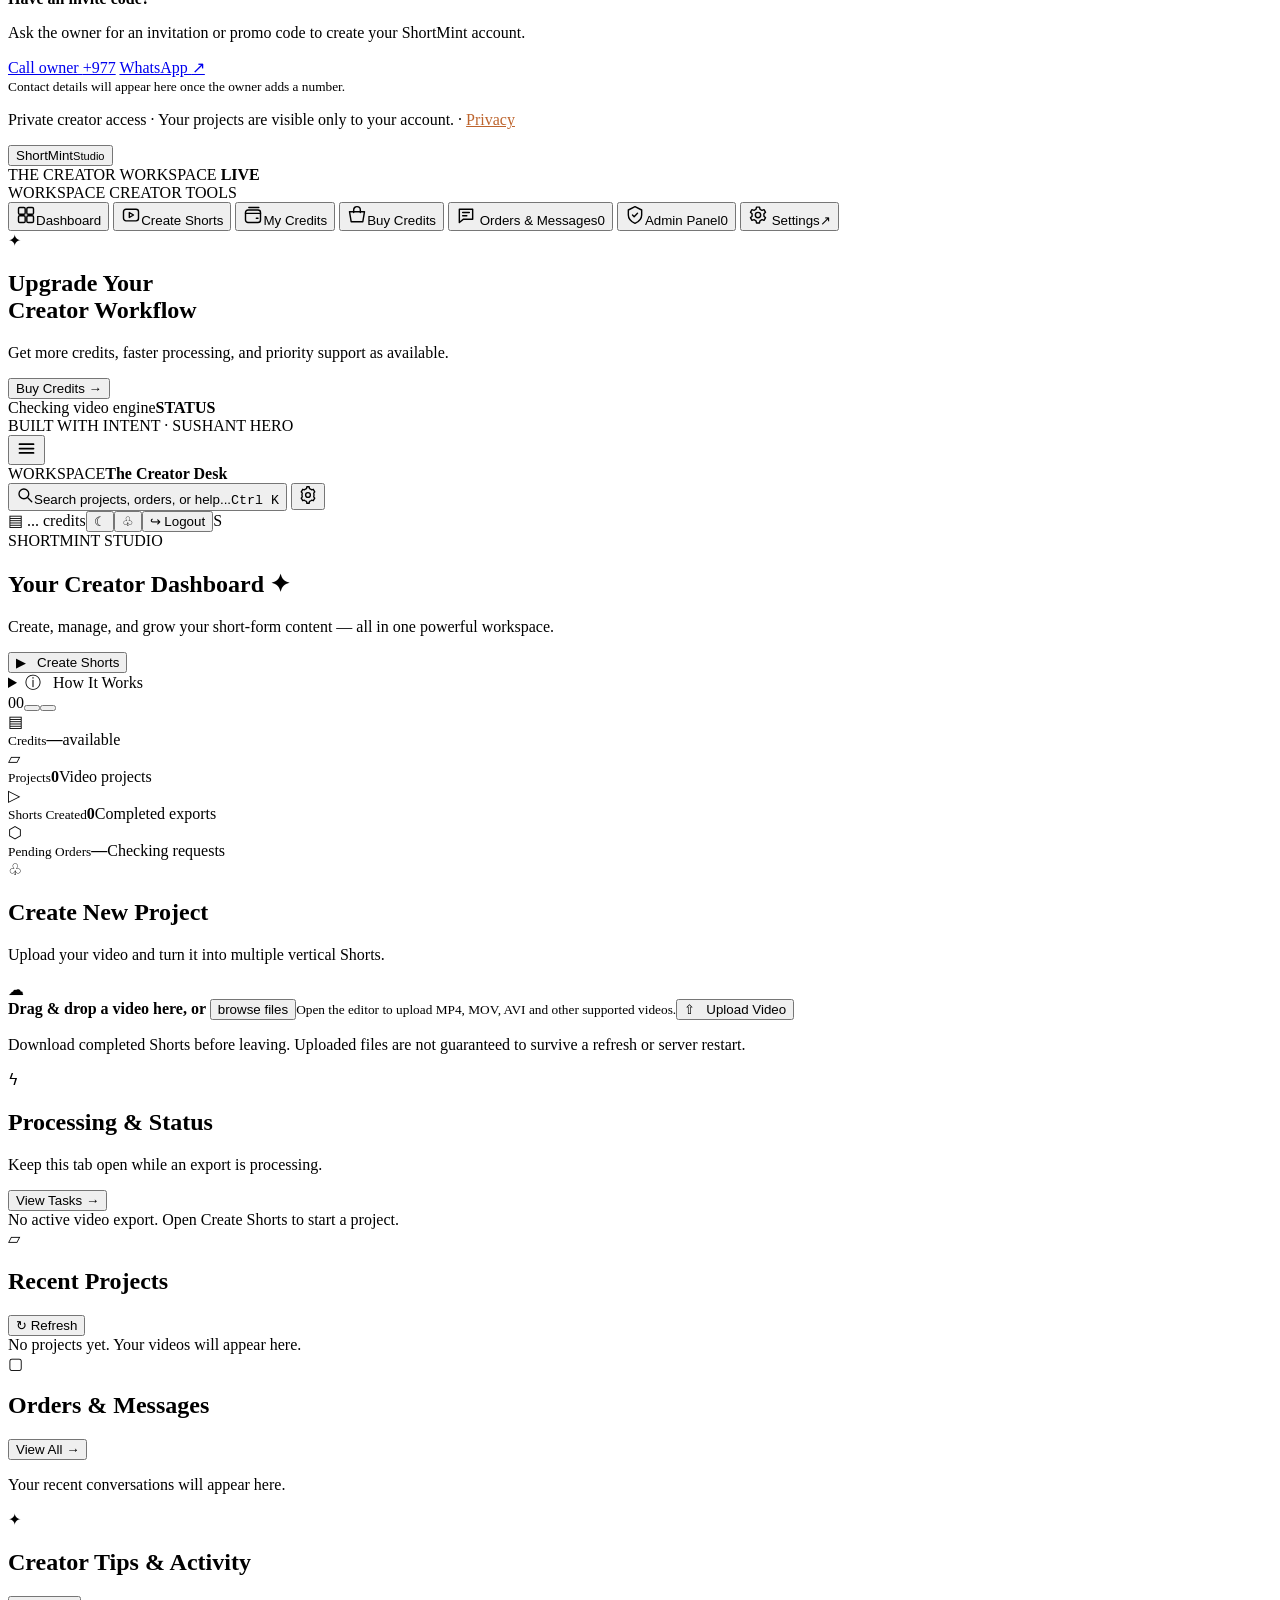
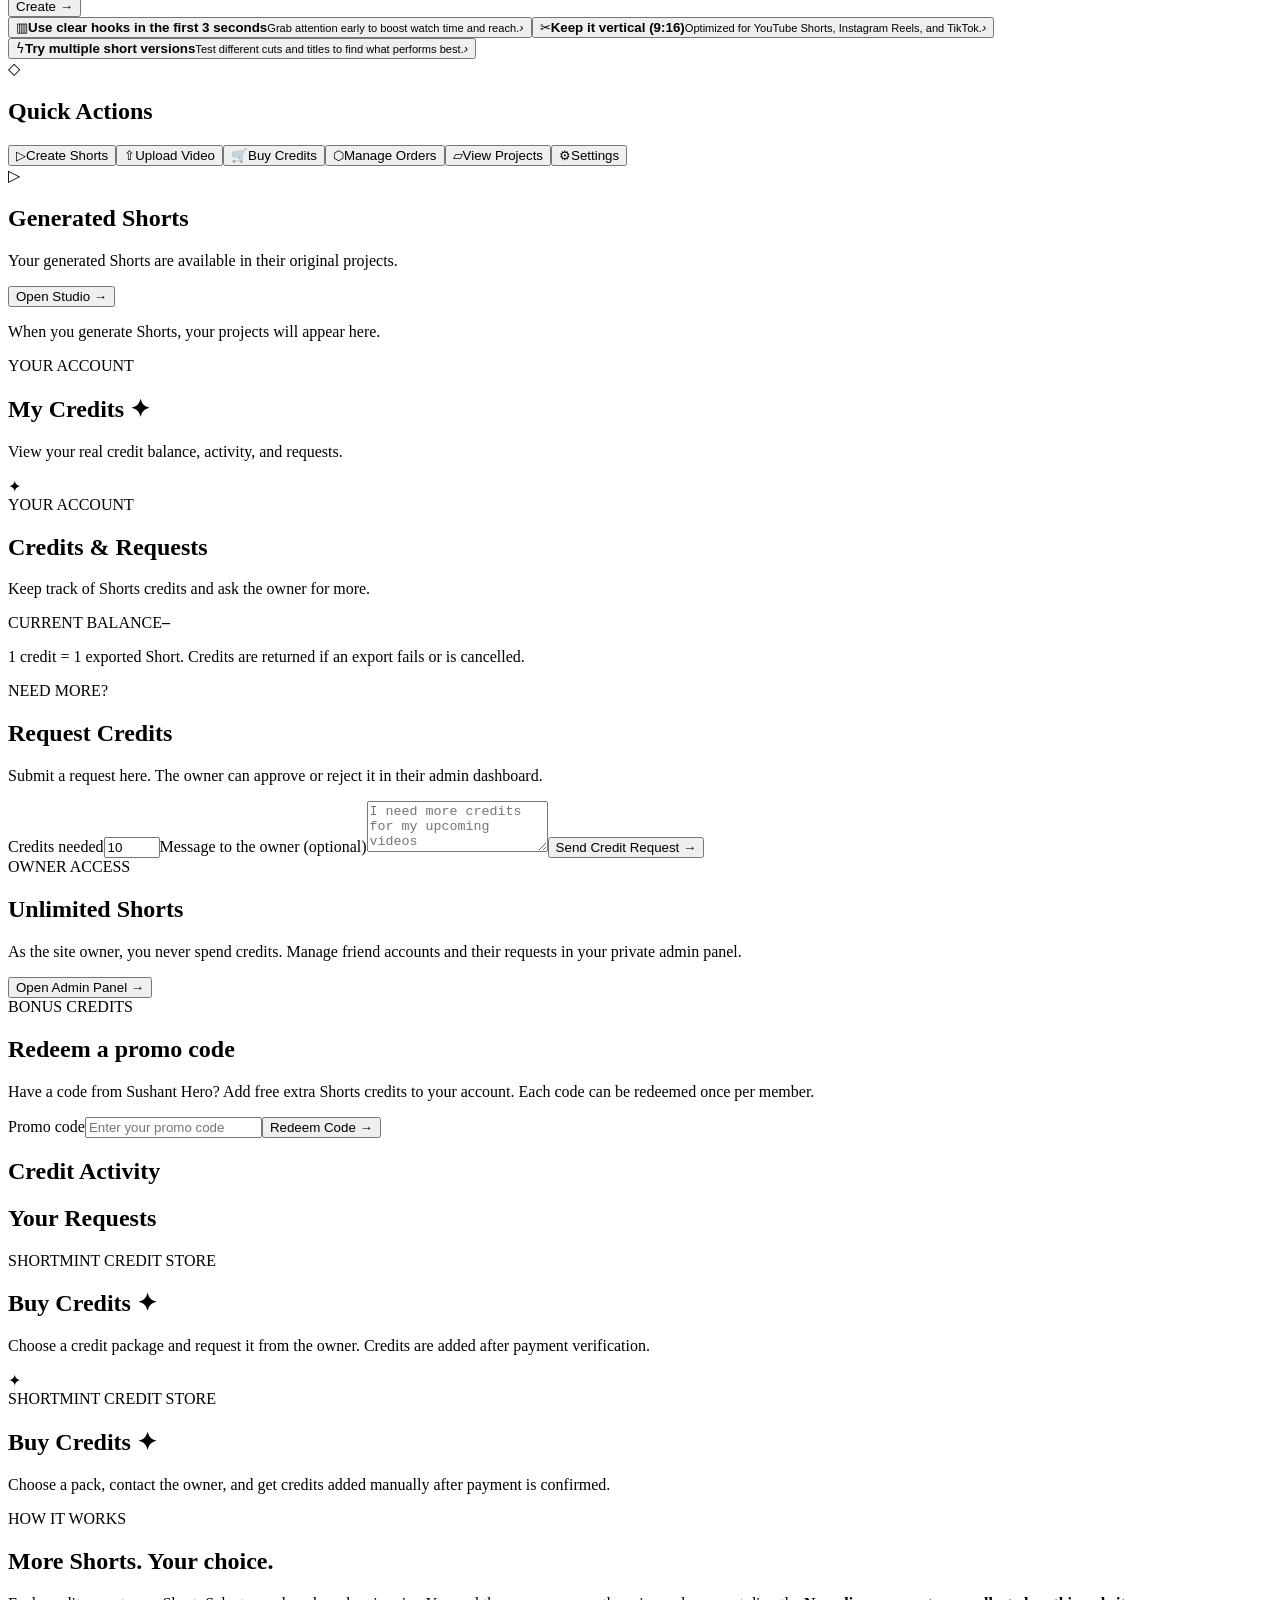
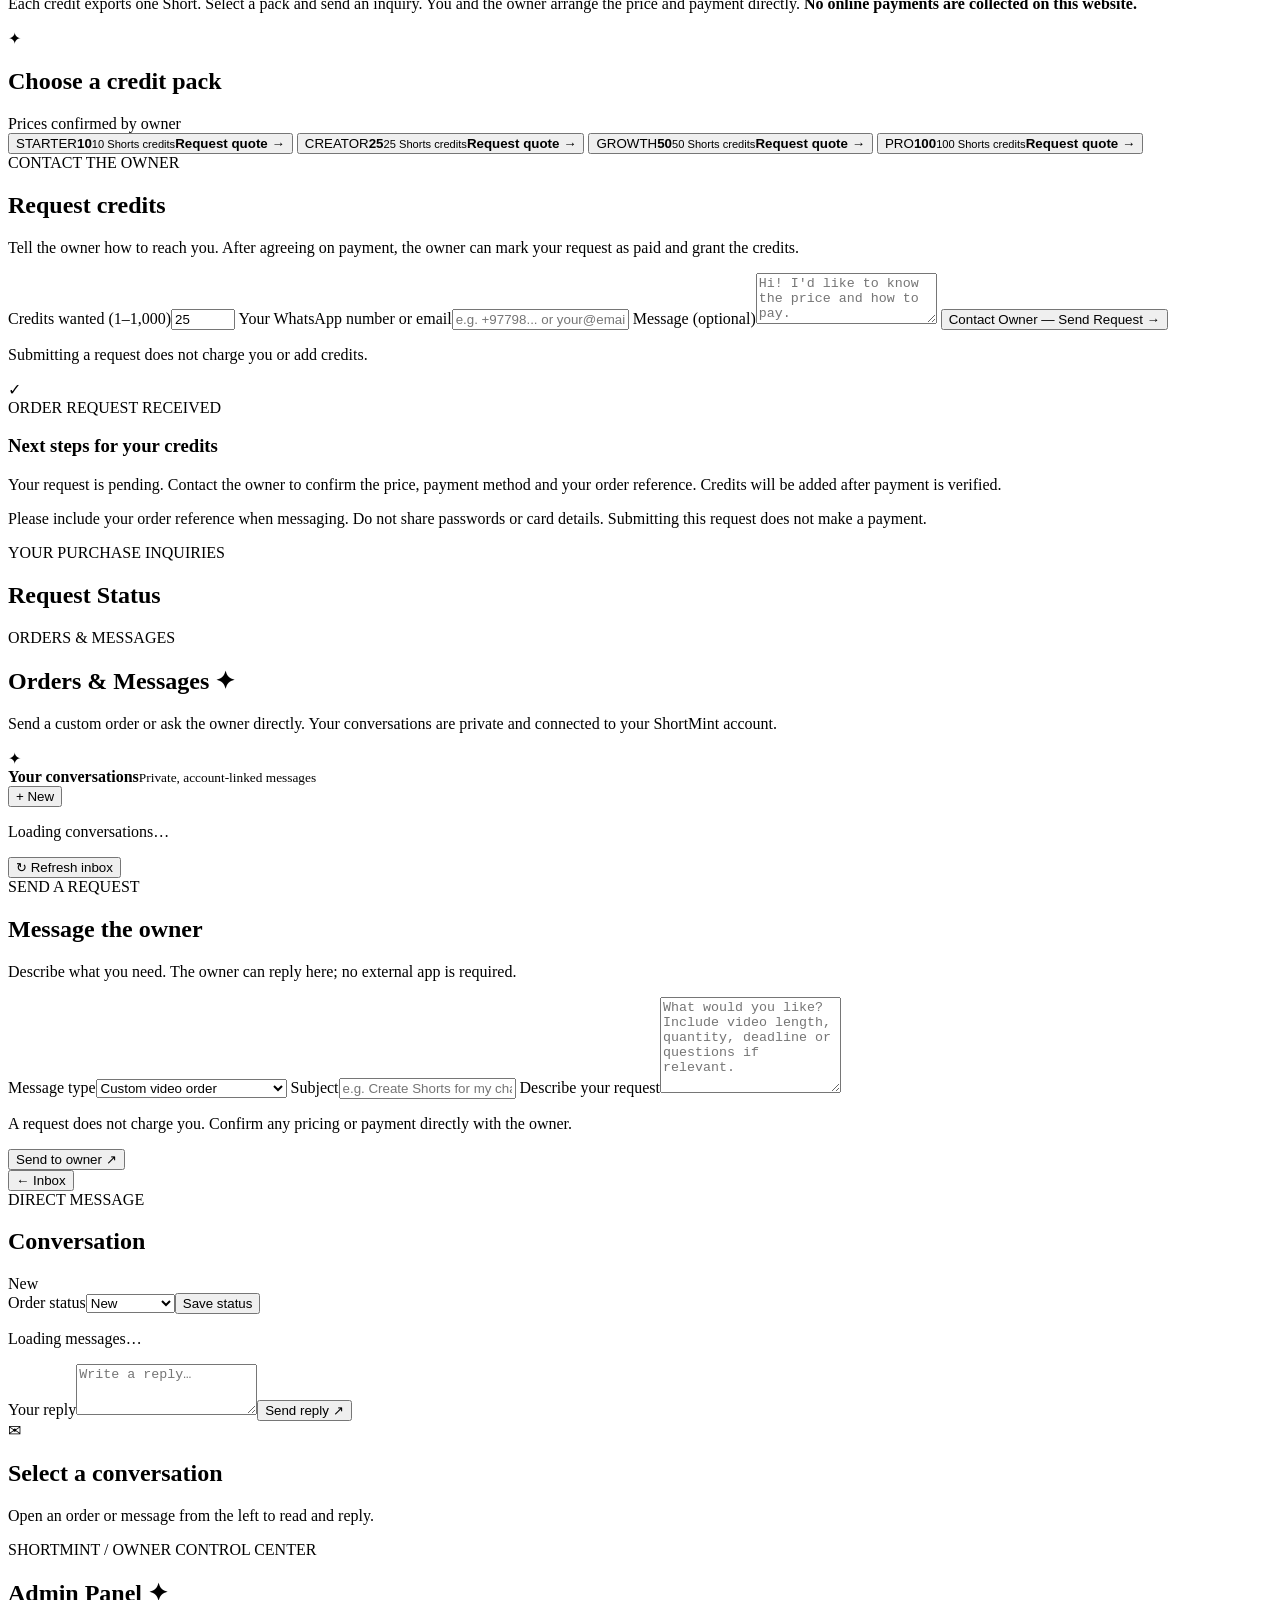
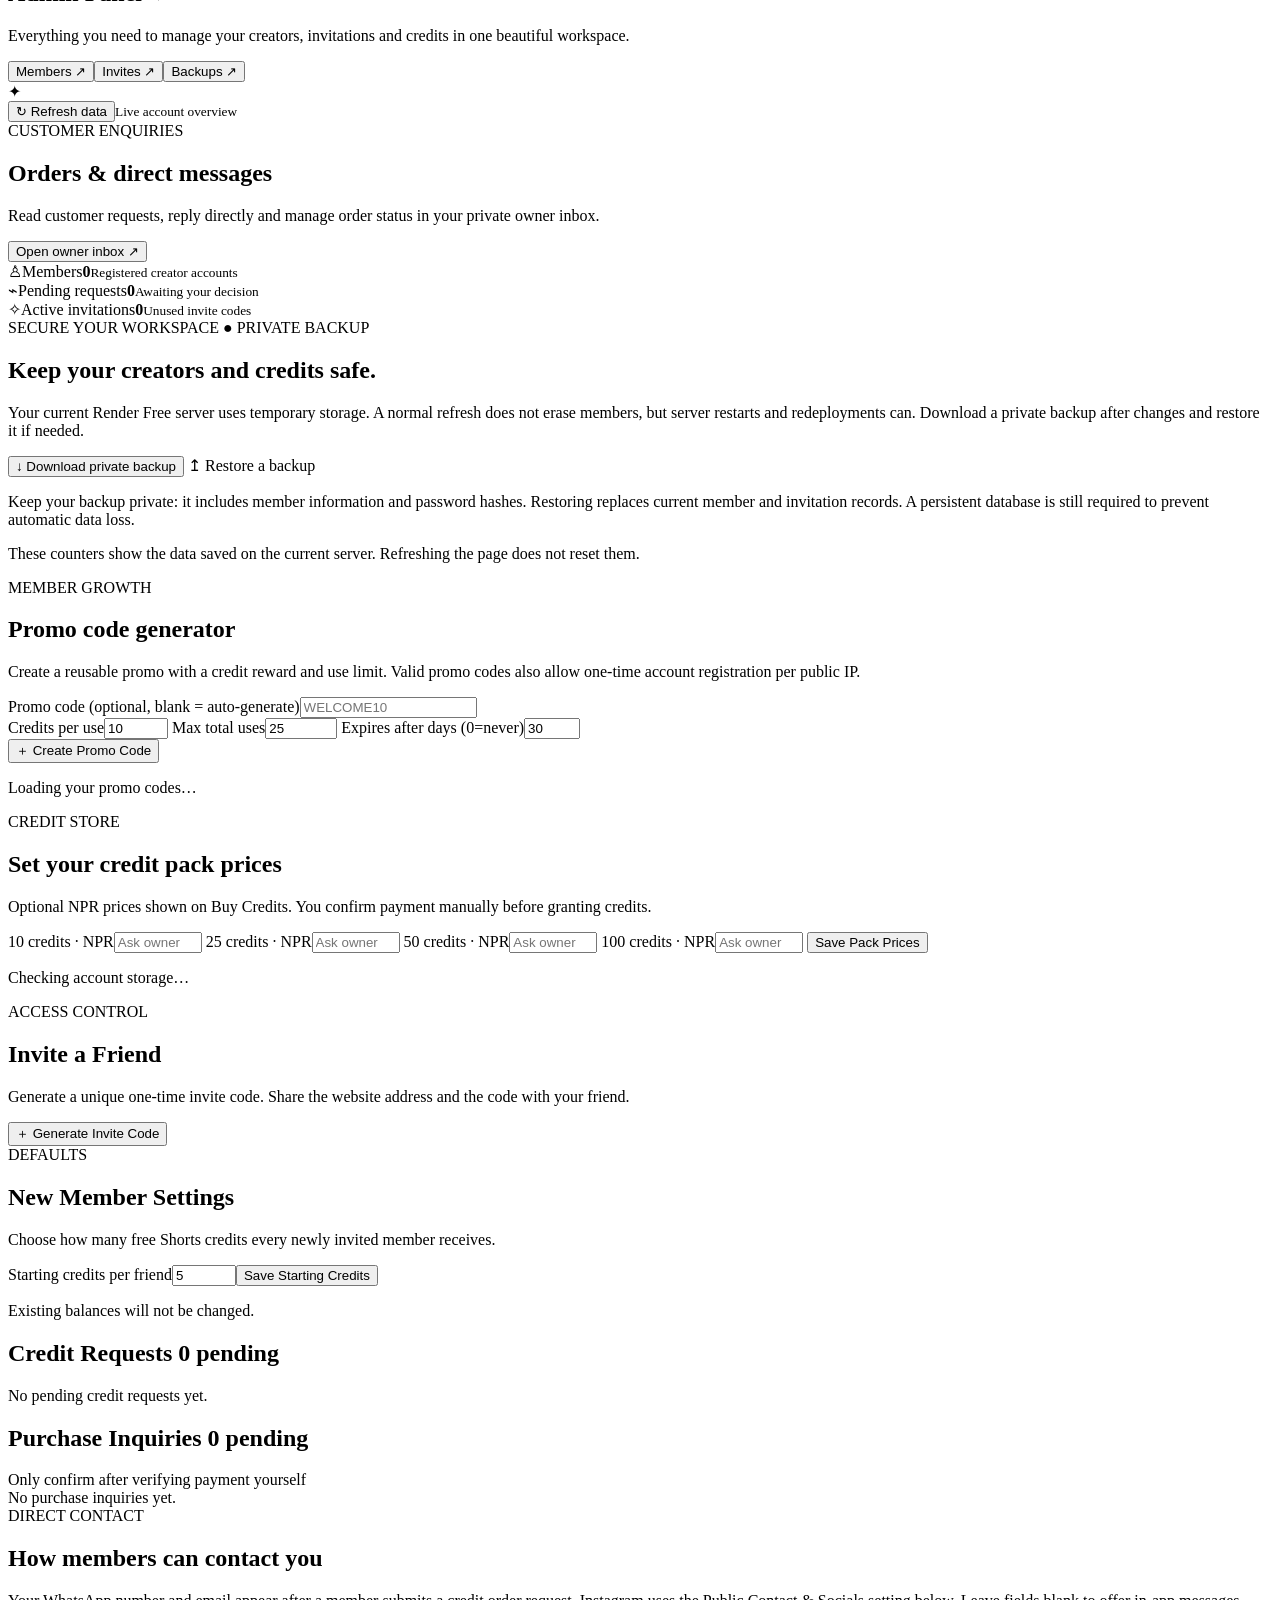
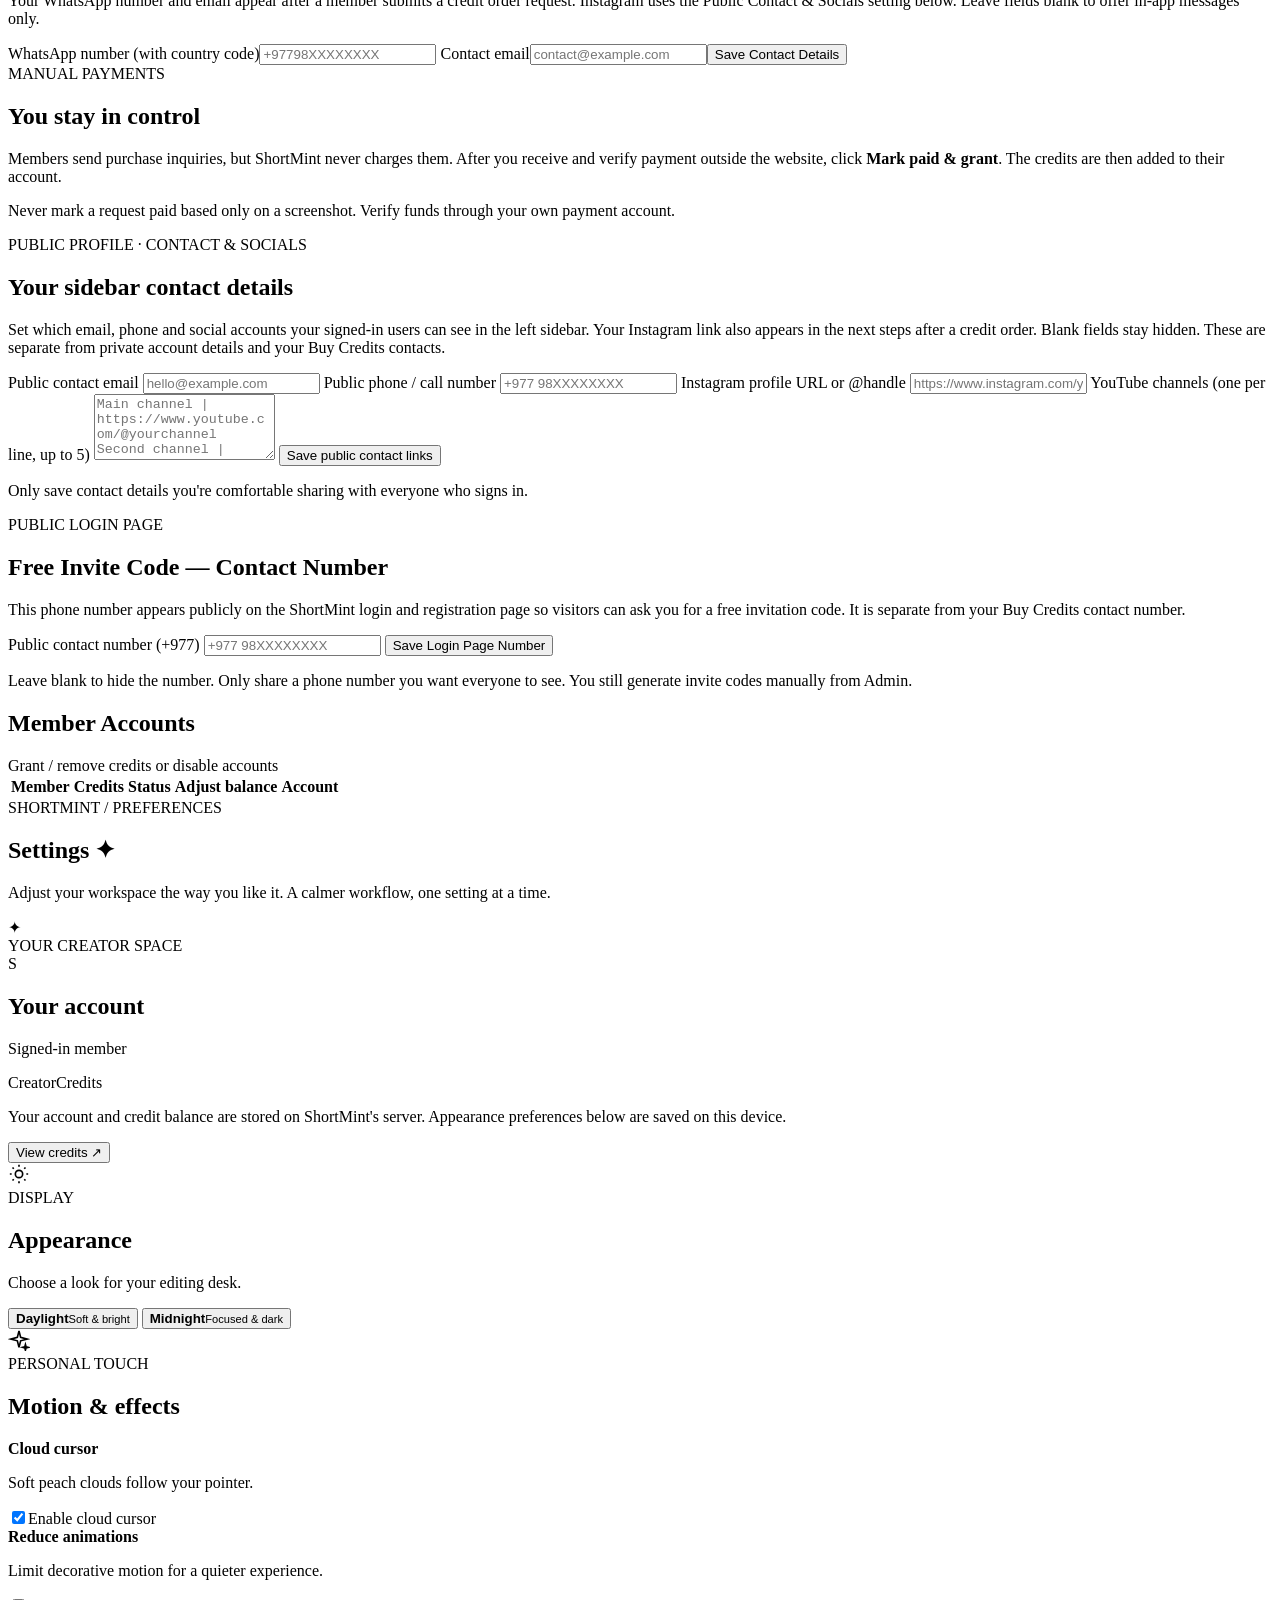
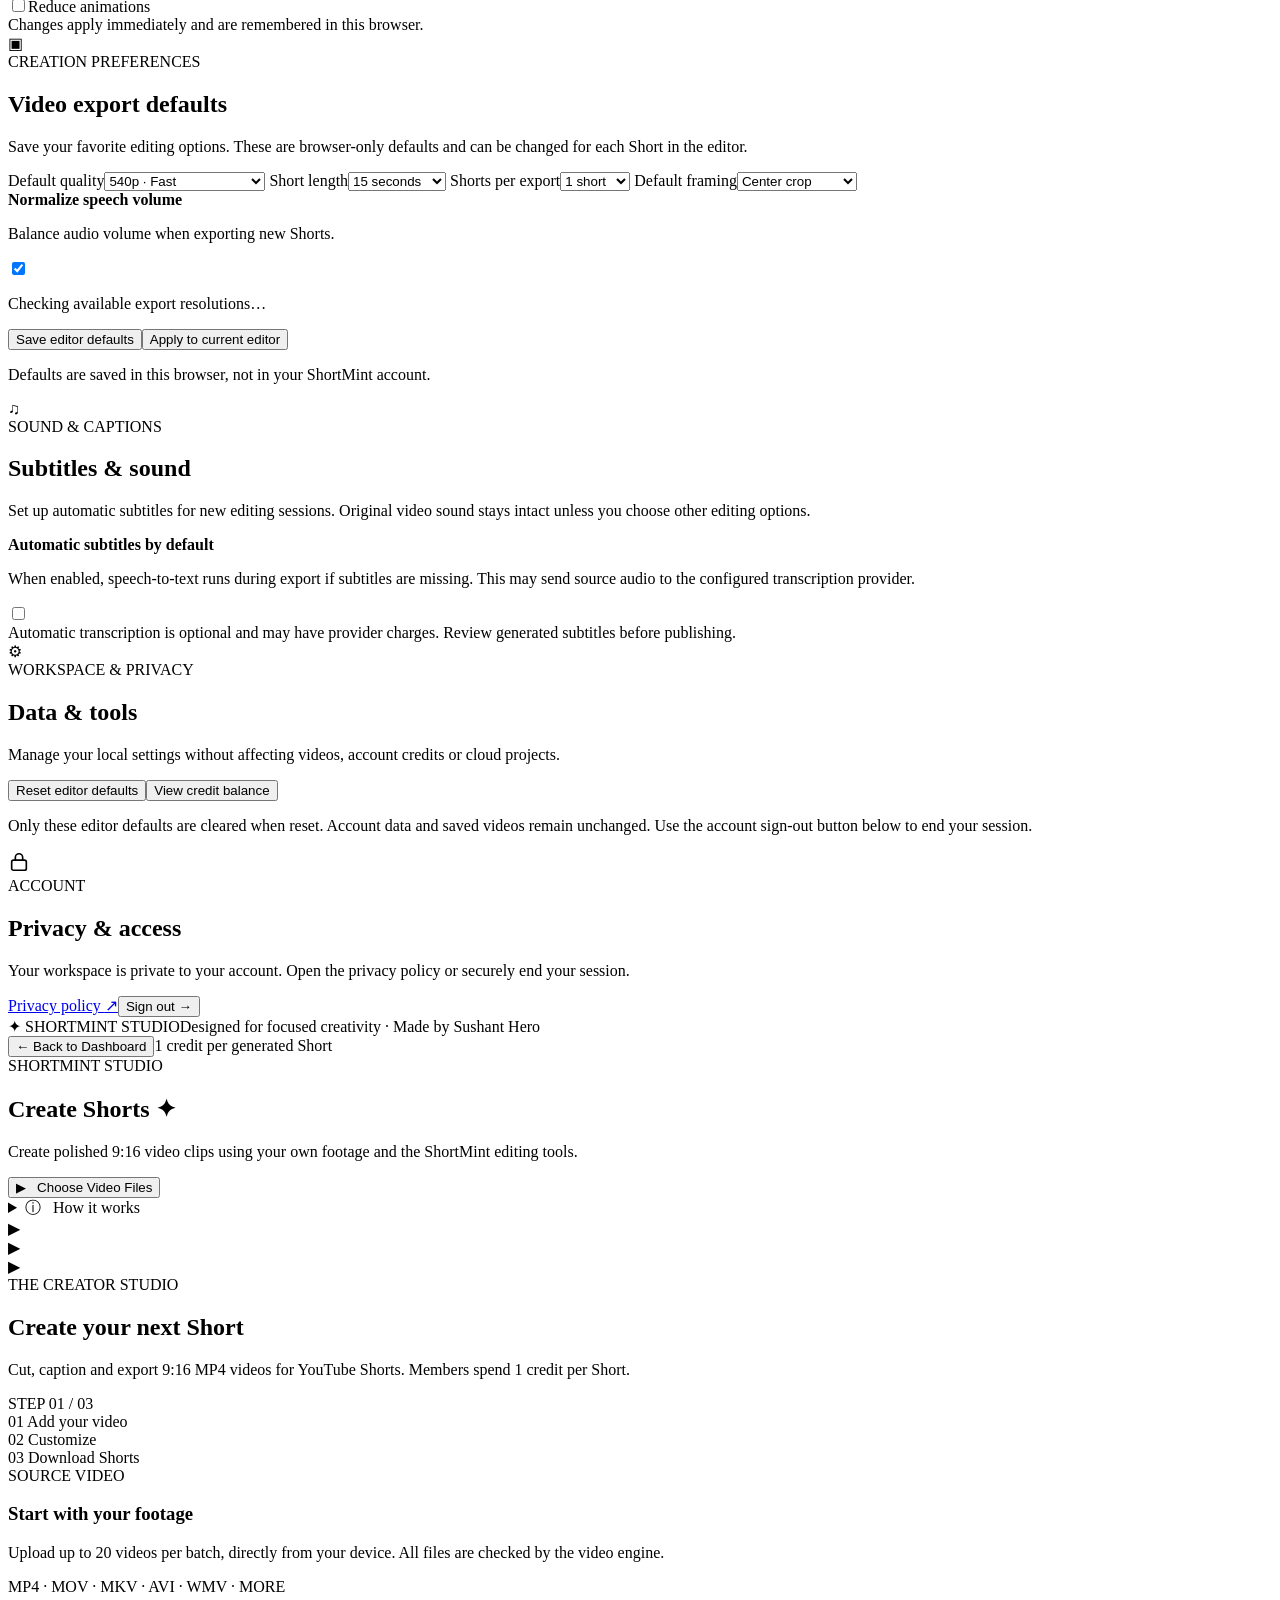
==== commit db93463a: "Add files via upload" ====
--- a/static/index.html
+++ b/static/index.html
@@ -33,6 +33,7 @@
   <link rel="stylesheet" href="/shortmint-unified-ui-v46.css?v=46.0.0">
   <link rel="stylesheet" href="/shortmint-toast-v47.css?v=47.0.0">
   <link rel="stylesheet" href="/shortmint-ui-v48.css?v=48.0.0">
+  <link rel="stylesheet" href="/shortmint-reference-v49.css?v=49.0.1">
 </head>
 <body>
   <section id="auth-view" class="auth-screen hidden" aria-label="ShortMint Studio sign in">
@@ -186,7 +187,7 @@
   <div id="app-view" class="hidden">
     <aside id="sm-sidebar" class="sm-sidebar" aria-label="Workspace navigation">
       <div class="sm-side-top">
-        <button class="brand dashboard-brand" type="button" data-view="dashboard" aria-label="Go to ShortMint dashboard"><img class="sm-logo" src="/shortmint-spark-logo.png?v=37.0.0" alt="" width="54" height="54" decoding="async"><span class="sm-brand-type">Short<span class="brand-accent">Mint</span><small>STUDIO / CREATOR OS</small></span></button>
+        <button class="brand dashboard-brand" type="button" data-view="dashboard" aria-label="Go to ShortMint dashboard"><span class="sm-brand-type">Short<span class="brand-accent">Mint</span><small>Studio</small></span></button>
         <div class="sm-side-edition"><span class="sm-edition-dot"></span> THE CREATOR WORKSPACE <b>LIVE</b></div>
       </div>
       <div class="sm-side-label">WORKSPACE <span>CREATOR TOOLS</span></div>
@@ -205,12 +206,13 @@
             <span>Settings</span><span class="sm30-nav-tail">↗</span></button>
       </nav>
       <div class="sm-side-bottom">
-        <section class="sm-side-contact" aria-label="ShortMint creator contact details">
-          <div class="sm25-contact-top"><span class="sm25-contact-orb" aria-hidden="true">✦</span><span>CONNECT WITH US</span></div>
-          <h2>Stay connected<span>.</span></h2>
-          <p class="sm25-contact-intro">Questions, collabs or channel updates? Reach out.</p>
-          <div id="sm25-contact-links" class="sm25-contact-links" aria-live="polite"><span class="sm25-contact-empty">Loading contacts…</span></div>
-          <p id="sm25-contact-owner-tip" class="sm25-contact-tip hidden">Add your email, phone and social links in Admin → Public Contact &amp; Socials.</p>
+        <section class="sm-side-contact sm49-sidebar-promo" aria-label="Create more Shorts">
+          <span class="sm49-side-spark" aria-hidden="true">✦</span>
+          <h2>Upgrade Your<br>Creator Workflow</h2>
+          <p class="sm25-contact-intro">Get more credits, faster processing, and priority support as available.</p>
+          <button type="button" class="sm49-sidebar-action" id="sm49-side-action" data-view="buy">Buy Credits →</button>
+          <div id="sm25-contact-links" class="sm25-contact-links" hidden aria-hidden="true"></div>
+          <p id="sm25-contact-owner-tip" class="hidden" hidden></p>
         </section>
         <div id="sm-engine-status" class="sm-engine-status" role="status"><i class="sm-engine-light"></i><span>Checking video engine</span><b>STATUS</b></div>
         <div class="sm-side-credit">BUILT WITH INTENT <span>·</span> SUSHANT HERO</div>
@@ -220,59 +222,41 @@
     <header class="site-header">
       <div class="shell header-inner">
         <button id="sm-menu-toggle" class="sm-icon-control sm-menu-toggle" type="button" aria-label="Open navigation" aria-controls="sm-sidebar" aria-expanded="false"><svg width="21" height="21" viewBox="0 0 24 24" fill="none" stroke="currentColor" stroke-width="2" stroke-linecap="round"><path d="M4 7h16M4 12h16M4 17h16"/></svg></button>
-        <div class="sm-location"><span>SHORTMINT / WORKSPACE</span><strong id="sm-current-page">Overview</strong></div>
-        <button class="sm-command-launch" id="sm-command-open" type="button" aria-haspopup="dialog" aria-controls="sm-command-dialog"><svg viewBox="0 0 24 24" width="18" height="18" fill="none" stroke="currentColor" stroke-width="1.8" stroke-linecap="round"><circle cx="10.5" cy="10.5" r="6.5"/><path d="m16 16 5 5"/></svg><span>Search workspace actions...</span><kbd>Ctrl K</kbd></button>
+        <div class="sm-location"><span>WORKSPACE</span><strong id="sm-current-page">The Creator Desk</strong></div>
+        <button class="sm-command-launch" id="sm-command-open" type="button" aria-haspopup="dialog" aria-controls="sm-command-dialog"><svg viewBox="0 0 24 24" width="18" height="18" fill="none" stroke="currentColor" stroke-width="1.8" stroke-linecap="round"><circle cx="10.5" cy="10.5" r="6.5"/><path d="m16 16 5 5"/></svg><span>Search projects, orders, or help...</span><kbd>Ctrl K</kbd></button>
         <button class="sm30-settings-shortcut" type="button" data-view="settings" aria-label="Open Settings">
           <svg width="18" height="18" viewBox="0 0 24 24" fill="none" stroke="currentColor" stroke-width="1.8" stroke-linecap="round" stroke-linejoin="round" aria-hidden="true"><circle cx="12" cy="12" r="3.2"/><path d="M4 12a8 8 0 0 1 .4-2.5l-1.4-1.7 2-3.4 2.2.7A8 8 0 0 1 10 3.5L10.5 1h3l.5 2.5a8 8 0 0 1 2.8 1.6l2.2-.7 2 3.4-1.4 1.7a8 8 0 0 1 0 5l1.4 1.7-2 3.4-2.2-.7a8 8 0 0 1-2.8 1.6L13.5 23h-3l-.5-2.5a8 8 0 0 1-2.8-1.6l-2.2.7-2-3.4 1.4-1.7A8 8 0 0 1 4 12Z"/></svg>
-          <span>Settings</span>
-        </button>
-        <div class="header-actions"><span id="header-credit-chip" class="credit-chip">✦ ... credits</span><button id="theme-toggle" title="Toggle theme" aria-label="Toggle theme" class="icon-button">☾</button><button id="logout-button" type="button" class="logout-btn" title="Sign out">↪ <span>Logout</span></button><span id="header-avatar" class="avatar">S</span></div>
+          </button>
+        <div class="header-actions"><span id="header-credit-chip" class="credit-chip">▤ ... credits</span><button id="theme-toggle" title="Toggle theme" aria-label="Toggle theme" class="icon-button">☾</button><button id="sm49-notification" type="button" data-view="orders" aria-label="Open Orders and Messages" title="Orders and Messages" class="sm49-notification">♧<span id="sm49-notification-dot" class="hidden"></span></button><button id="logout-button" type="button" class="logout-btn" title="Sign out">↪ <span>Logout</span></button><span id="header-avatar" class="avatar">S</span></div>
       </div>
     </header>
     <main class="shell main-shell">
-      <section id="dashboard-view" class="app-page">
-<div class="sm48-hero"><div class="sm48-hero-copy"><span class="sm48-eyebrow">WELCOME TO SHORTMINT STUDIO</span><h2>Create Viral Shorts in Minutes <span class="sm48-glint" aria-hidden="true">✦</span></h2><p>Turn your footage into engaging vertical clips for YouTube Shorts, Instagram Reels, and TikTok.</p><div class="sm48-hero-actions"><button type="button" class="sm48-primary-button" data-view="studio">▶ &nbsp; Create New Project</button><details class="sm48-help"><summary>ⓘ &nbsp; How it works</summary><p>Upload your video, choose your clip settings, generate Shorts, then download the finished MP4 files. Each exported Short uses one credit unless your account has unlimited access.</p></details></div></div><div class="sm48-hero-art" aria-hidden="true"><div class="sm48-orbit"></div>
-<div class="sm48-video-tile sm48-tile-mountain"><img src="/sm48-mountain.svg" alt="" loading="lazy"><span>▶</span></div>
-<div class="sm48-video-tile sm48-tile-sunset"><img src="/sm48-sunset.svg" alt="" loading="lazy"><span>▶</span></div>
-<div class="sm48-video-tile sm48-tile-food"><img src="/sm48-food.svg" alt="" loading="lazy"><span>▶</span></div></div></div>
-      <div class="sm23-intro-row">
-        <div><span class="sm23-intro-orbit">✦</span><span class="sm23-intro-label">THE CREATOR DESK</span><span class="sm23-intro-slash">/</span><span class="sm23-intro-label sm23-intro-muted">YOUR HOME</span></div>
-        <div class="sm23-live"><span></span> SHORTMINT STUDIO <b>CREATOR DESK</b></div>
-      </div>
-        <div class="page-heading"><div><span class="overline">WORKSPACE OVERVIEW</span><h1>Overview</h1><p id="welcome-copy">Welcome back. Your next great Short starts here.</p></div><div class="header-person"><span class="avatar large" id="welcome-avatar">S</span><div><b id="welcome-user">Creator</b><small id="welcome-role">Creator account</small></div></div></div>
-        <div id="metric-grid" class="metric-grid" aria-label="Account statistics">
-          <div class="metric-card"><div class="metric-label">Credits <span class="metric-glyph">▣</span></div><strong id="metric-credits">–</strong><small id="metric-credits-desc">available</small></div>
-          <div class="metric-card"><div class="metric-label">Total projects <span class="metric-glyph">▣</span></div><strong id="metric-projects">0</strong><small>video projects</small></div>
-          <div class="metric-card"><div class="metric-label">This week <span class="metric-glyph mint">↗</span></div><strong id="metric-week">0</strong><small>projects created</small></div>
-          <div class="metric-card"><div class="metric-label">This month <span class="metric-glyph sky">▢</span></div><strong id="metric-month">0</strong><small>projects created</small></div>
-          <div class="metric-card"><div class="metric-label">Total Shorts <span class="metric-glyph purple">▥</span></div><strong id="metric-shorts">0</strong><small>clips generated</small></div>
-          <div class="metric-card"><div class="metric-label">Your plan <span class="metric-glyph orange">✦</span></div><strong id="metric-plan">Creator</strong><small id="metric-plan-desc">Credit-based account</small></div>
-        </div>
-        <div class="sm23-section-kicker"><span>THE NEXT STEP</span><span>MAKE IT YOURS ↗</span></div>
-        <div class="primary-grid">
-          <article class="dashboard-panel highlight-panel sm42-quick-start">
-            <div class="sm42-quick-content">
-              <span class="card-kicker">QUICK START</span>
-              <h2>Create New Project</h2>
-              <p>Upload your video, shape the best moments, and export a polished vertical Short.</p>
-              <div class="sm48-start-upload" role="group" aria-label="Open video upload studio"><div class="sm48-upload-cloud" aria-hidden="true">☁</div><strong>Ready to start your next Short?</strong><p>Upload a video from your device in the editor.</p><button type="button" data-view="studio">Open Upload Studio ↗</button></div>
-              <div class="sm42-refresh-notice" role="note" aria-label="Temporary video storage notice">
-                <span class="sm42-notice-icon" aria-hidden="true">!</span>
-                <span><strong>Videos are temporarily stored.</strong> Uploaded files and unsaved work may be lost after refreshing or leaving this page. Download your finished Shorts before leaving.</span>
-              </div>
-            </div>
-            <button id="dashboard-new-project" type="button" class="orange-btn wide">＋ &nbsp; New Project <span>→</span></button>
+      <section id="dashboard-view" class="app-page sm49-dashboard" aria-label="ShortMint creator dashboard">
+        <div class="sm49-hero sm49-hero-dashboard">
+          <div class="sm49-hero-copy"><span class="sm49-kicker">SHORTMINT STUDIO</span><h1>Your Creator Dashboard <span>✦</span></h1><p>Create, manage, and grow your short-form content — all in one powerful workspace.</p><div class="sm49-hero-actions"><button class="sm49-btn sm49-btn-primary" type="button" data-view="studio">▶ &nbsp; Create Shorts</button><details class="sm49-hero-help"><summary>ⓘ &nbsp; How It Works</summary><div>Upload your own videos, choose editing options, create Shorts, then download your finished MP4 files.</div></details></div></div>
+          <div class="sm49-hero-art" aria-hidden="true"></div>
+        </div>
+        <div class="sm49-support-hidden" aria-hidden="true"><span id="welcome-user"></span><span id="welcome-copy"></span><span id="welcome-role"></span><span id="welcome-avatar"></span><span id="metric-week">0</span><span id="metric-month">0</span><span id="metric-plan"></span><span id="metric-plan-desc"></span><span id="access-heading"></span><span id="access-description"></span><button id="dashboard-manage-credits" type="button"></button><button id="dashboard-secondary-action" type="button"></button></div>
+        <div class="sm49-metrics">
+          <article class="sm49-metric"><span class="sm49-metric-icon">▤</span><div><small>Credits</small><strong id="metric-credits">—</strong><span id="metric-credits-desc">available</span></div></article>
+          <article class="sm49-metric"><span class="sm49-metric-icon">▱</span><div><small>Projects</small><strong id="metric-projects">0</strong><span>Video projects</span></div></article>
+          <article class="sm49-metric"><span class="sm49-metric-icon">▷</span><div><small>Shorts Created</small><strong id="metric-shorts">0</strong><span>Completed exports</span></div></article>
+          <article class="sm49-metric"><span class="sm49-metric-icon">⬡</span><div><small>Pending Orders</small><strong id="sm49-pending-orders">—</strong><span id="sm49-pending-note">Checking requests</span></div></article>
+        </div>
+        <div class="sm49-three-columns sm49-top-grid">
+          <article class="sm49-card sm49-create-card"><div class="sm49-card-title"><span class="sm49-line-icon">♧</span><div><h2>Create New Project</h2><p>Upload your video and turn it into multiple vertical Shorts.</p></div></div>
+            <div class="sm49-upload-callout"><div class="sm49-upload-symbol" aria-hidden="true">☁</div><strong>Drag &amp; drop a video here, or <button type="button" class="sm49-inline-upload" id="dashboard-new-project">browse files</button></strong><small>Open the editor to upload MP4, MOV, AVI and other supported videos.</small><button type="button" class="sm49-upload-action" data-view="studio">⇧ &nbsp; Upload Video</button></div>
+            <p class="sm49-temporary-note">Download completed Shorts before leaving. Uploaded files are not guaranteed to survive a refresh or server restart.</p>
           </article>
-          <article class="dashboard-panel sm48-processing-card"><div class="sm48-card-top"><span class="sm48-card-icon">ϟ</span><h2>Processing &amp; Status</h2></div><p class="sm48-card-description">Track video generation in your editing workspace. The status and results are displayed as your Shorts process.</p><div class="sm48-status-row"><span class="sm48-status-light" aria-hidden="true"></span><div><strong>Video processing workspace</strong><small>Open Create Shorts to view active jobs and downloads.</small></div></div><button type="button" class="sm48-outline-button" data-view="studio">Open Processing Workspace ↗</button></article>
-          <article class="dashboard-panel"><div><span class="card-kicker muted-orange">ACCOUNT & ACCESS</span><h2 id="access-heading">Manage Credits</h2><p id="access-description">Keep creating with credits approved by the owner.</p></div><div class="panel-actions"><button id="dashboard-manage-credits" class="secondary-btn wide">View Credit Balance</button><button id="dashboard-secondary-action" class="gray-btn wide">Buy Credits / Contact Owner</button></div></article>
-        </div>
-<div class="sm48-lower-grid">
-        <div class="sm23-project-section"><div class="section-title-row project-heading"><h2>Your Projects</h2><button type="button" class="text-btn" id="refresh-projects">↻ Refresh</button></div>
-        <div id="project-list" class="project-list"><div class="empty-list">Your videos will appear here after you upload them.</div></div></div>
-<div class="sm48-tips-column">        <div class="section-title-row"><h2>Tips & inspiration <span class="little-flare">✦</span></h2><span>Better Shorts, one video at a time</span></div>
-        <div class="tips-grid"><article class="tip-card"><span>STRONGER HOOKS</span><h3>Make your first 3 seconds count</h3><p>Start with a question, surprising result, or the most interesting line.</p><button type="button" data-view="studio">Create a Short ↗</button></article><article class="tip-card"><span>VERTICAL CONTENT</span><h3>Turn landscape into 9:16</h3><p>Pick center-crop or blur to make your long video fit a vertical format.</p><button type="button" data-view="studio">Open the Studio ↗</button></article><article class="tip-card"><span>SMARTER EDITING</span><h3>Find your best moments</h3><p>Use activity-based picks, then review every clip before you publish.</p><button type="button" data-view="studio">Explore tools ↗</button></article></div>
-</div>
-</div>
+          <article class="sm49-card sm49-status-card"><div class="sm49-card-title sm49-card-title-line"><span class="sm49-line-icon">ϟ</span><div><h2>Processing &amp; Status</h2><p>Keep this tab open while an export is processing.</p></div><button type="button" class="sm49-text-button" data-view="studio">View Tasks →</button></div><div id="sm49-processing-body" class="sm49-card-body"><div class="sm49-empty-status">No active video export. Open Create Shorts to start a project.</div></div></article>
+          <article class="sm49-card sm49-recent-card"><div class="sm49-card-title sm49-card-title-line"><span class="sm49-line-icon">▱</span><div><h2>Recent Projects</h2></div><button type="button" id="refresh-projects" class="sm49-text-button">↻ Refresh</button></div><div id="project-list" class="project-list"><div class="empty-list">No projects yet. Your videos will appear here.</div></div></article>
+        </div>
+        <div class="sm49-three-columns sm49-bottom-grid">
+          <article class="sm49-card sm49-message-card"><div class="sm49-card-title sm49-card-title-line"><span class="sm49-line-icon">▢</span><div><h2>Orders &amp; Messages</h2></div><button type="button" data-view="orders" class="sm49-text-button">View All →</button></div><div id="sm49-messages-list"><p class="sm49-empty">Your recent conversations will appear here.</p></div></article>
+          <article class="sm49-card sm49-tips-card"><div class="sm49-card-title sm49-card-title-line"><span class="sm49-line-icon">✦</span><div><h2>Creator Tips &amp; Activity</h2></div><button type="button" data-view="studio" class="sm49-text-button">Create →</button></div><div class="sm49-tip-list"><button type="button" data-view="studio"><span>▥</span><span><b>Use clear hooks in the first 3 seconds</b><small>Grab attention early to boost watch time and reach.</small></span><i>›</i></button><button type="button" data-view="studio"><span>✂</span><span><b>Keep it vertical (9:16)</b><small>Optimized for YouTube Shorts, Instagram Reels, and TikTok.</small></span><i>›</i></button><button type="button" data-view="studio"><span>ϟ</span><span><b>Try multiple short versions</b><small>Test different cuts and titles to find what performs best.</small></span><i>›</i></button></div></article>
+          <article class="sm49-card sm49-quick-card"><div class="sm49-card-title"><span class="sm49-line-icon">◇</span><div><h2>Quick Actions</h2></div></div><div class="sm49-action-grid"><button type="button" data-view="studio"><span>▷</span>Create Shorts</button><button type="button" data-view="studio"><span>⇧</span>Upload Video</button><button type="button" data-view="buy"><span>🛒</span>Buy Credits</button><button type="button" data-view="orders"><span>⬡</span>Manage Orders</button><button type="button" data-view="studio"><span>▱</span>View Projects</button><button type="button" data-view="settings"><span>⚙</span>Settings</button></div></article>
+        </div>
+        <article class="sm49-card sm49-generated-card"><div class="sm49-card-title sm49-card-title-line"><span class="sm49-line-icon">▷</span><div><h2>Generated Shorts</h2><p>Your generated Shorts are available in their original projects.</p></div><button type="button" data-view="studio" class="sm49-text-button">Open Studio →</button></div><div id="sm49-shorts-gallery" class="sm49-shorts-gallery"><p class="sm49-empty">When you generate Shorts, your projects will appear here.</p></div></article>
       </section>
       <section id="credits-view" class="app-page hidden">
 <div class="sm48-hero"><div class="sm48-hero-copy"><span class="sm48-eyebrow">YOUR ACCOUNT</span><h2>My Credits <span class="sm48-glint" aria-hidden="true">✦</span></h2><p>View your real credit balance, activity, and requests.</p></div><div class="sm48-hero-emblem" aria-hidden="true">✦</div></div>
@@ -315,7 +299,7 @@
       </section>
       <section id="orders-view" class="app-page hidden" aria-labelledby="sm44-page-title">
         <div class="sm44-hero">
-          <div><span class="sm44-eyebrow">SHORTMINT / PRIVATE MESSAGING</span><h1 id="sm44-page-title">Orders &amp; Messages <span class="sm48-glint" aria-hidden="true">✦</span></h1>
+          <div><span class="sm44-eyebrow">ORDERS &amp; MESSAGES</span><h1 id="sm44-page-title">Orders &amp; Messages <span class="sm48-glint" aria-hidden="true">✦</span></h1>
           <p>Send a custom order or ask the owner directly. Your conversations are private and connected to your ShortMint account.</p></div>
           <div class="sm44-hero-mark" aria-hidden="true">✦</div>
         </div>
@@ -508,7 +492,7 @@
       </section>
       <div id="editor-view" class="app-page hidden"><div class="editor-back"><button type="button" class="outline-btn" data-view="dashboard">← Back to Dashboard</button><span id="editor-credit-note">1 credit per generated Short</span></div>
     <section class="studio" id="workspace">
-<div class="sm48-hero"><div class="sm48-hero-copy"><span class="sm48-eyebrow">SHORTMINT STUDIO</span><h2>Create Shorts <span class="sm48-glint" aria-hidden="true">✦</span></h2><p>Create polished 9:16 video clips using your own footage and the ShortMint editing tools.</p><div class="sm48-hero-actions"><button type="button" class="sm48-primary-button" id="sm48-select-video">▶ &nbsp; Choose Video Files</button><details class="sm48-help"><summary>ⓘ &nbsp; How it works</summary><p>Upload your video, choose your clip settings, generate Shorts, then download the finished MP4 files. Each exported Short uses one credit unless your account has unlimited access.</p></details></div></div><div class="sm48-hero-art" aria-hidden="true"><div class="sm48-orbit"></div>
+<div class="sm48-hero sm49-studio-hero"><div class="sm48-hero-copy"><span class="sm48-eyebrow">SHORTMINT STUDIO</span><h2>Create Shorts <span class="sm48-glint" aria-hidden="true">✦</span></h2><p>Create polished 9:16 video clips using your own footage and the ShortMint editing tools.</p><div class="sm48-hero-actions"><button type="button" class="sm48-primary-button" id="sm48-select-video">▶ &nbsp; Choose Video Files</button><details class="sm48-help"><summary>ⓘ &nbsp; How it works</summary><p>Upload your video, choose your clip settings, generate Shorts, then download the finished MP4 files. Each exported Short uses one credit unless your account has unlimited access.</p></details></div></div><div class="sm48-hero-art" aria-hidden="true"><div class="sm48-orbit"></div>
 <div class="sm48-video-tile sm48-tile-mountain"><img src="/sm48-mountain.svg" alt="" loading="lazy"><span>▶</span></div>
 <div class="sm48-video-tile sm48-tile-sunset"><img src="/sm48-sunset.svg" alt="" loading="lazy"><span>▶</span></div>
 <div class="sm48-video-tile sm48-tile-food"><img src="/sm48-food.svg" alt="" loading="lazy"><span>▶</span></div></div></div>
@@ -524,6 +508,16 @@
           </div><input id="file-input" type="file" multiple hidden>
         </div>
         <p class="sm-supported-file-types">Common formats: MP4, MOV, MKV, WebM, AVI, WMV, FLV, MPEG, 3GP, TS, M2TS, VOB, and more. Files must contain a video stream that FFmpeg can read. Some formats may not preview in your browser.</p>
+      <aside class="sm49-preflight-settings" id="sm49-preflight-settings" aria-label="Default Short settings">
+ <div class="sm49-panel-heading">☷ &nbsp; <strong>2. Edit &amp; Customize</strong><small>Choose defaults for your next Short</small></div>
+ <label>Format <span><select id="sm49-preflight-format" disabled><option>9:16 (Vertical)</option></select></span></label>
+ <label>Auto-generated subtitles <span><input type="checkbox" id="sm49-preflight-captions" aria-label="Automatic subtitles" /></span></label>
+ <label>Auto montage highlights <span><input type="checkbox" id="sm49-preflight-highlights" checked aria-label="Use auto montage" /></span></label>
+ <label>Target duration <span><select id="sm49-preflight-duration" aria-label="Preferred duration"><option value="15">15 seconds</option><option value="30" selected>30 seconds</option><option value="45">45 seconds</option><option value="60">60 seconds</option></select></span></label>
+ <label>Video quality <span><select id="sm49-preflight-quality" aria-label="Video quality"><option value="540">540p</option><option value="720">720p</option><option value="1080" selected>1080p</option></select></span></label>
+ <button id="sm49-preflight-open" class="sm49-btn sm49-btn-primary" type="button">✦ &nbsp; Choose Video to Continue</button>
+ <p>These choices will be applied when you upload your video. No credits are used until an export succeeds.</p>
+</aside>
       </div>
 
       <section class="sm-upload-queue hidden" id="sm-upload-queue" aria-label="Multiple video uploads" aria-live="polite">
@@ -592,5 +586,6 @@
   <script src="/shortmint-settings-v30.js?v=30.0.0" defer></script>
   <script src="/shortmint-export-v34.js?v=38.0.0" defer></script>
   <script src="/shortmint-ui-v48.js?v=48.0.0" defer></script>
+  <script src="/shortmint-reference-v49.js?v=49.0.1" defer></script>
 </body>
 </html>
